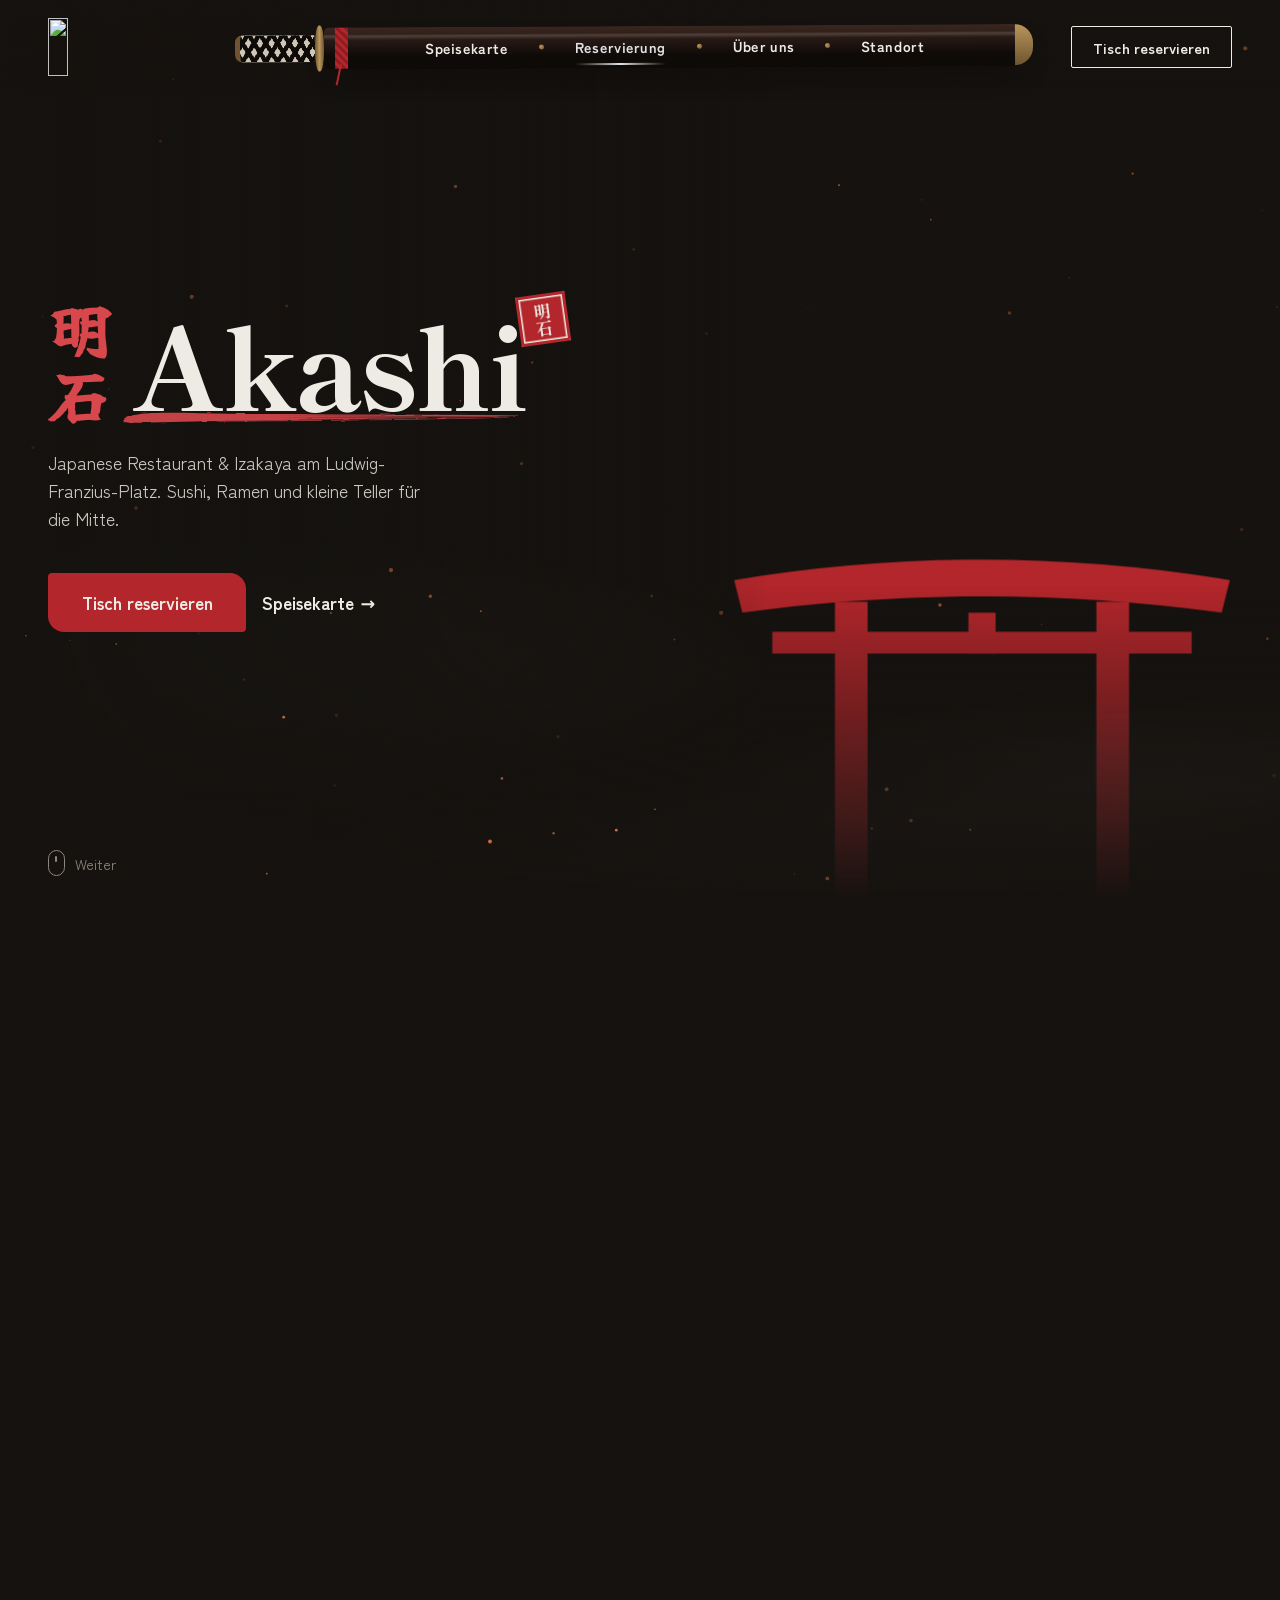
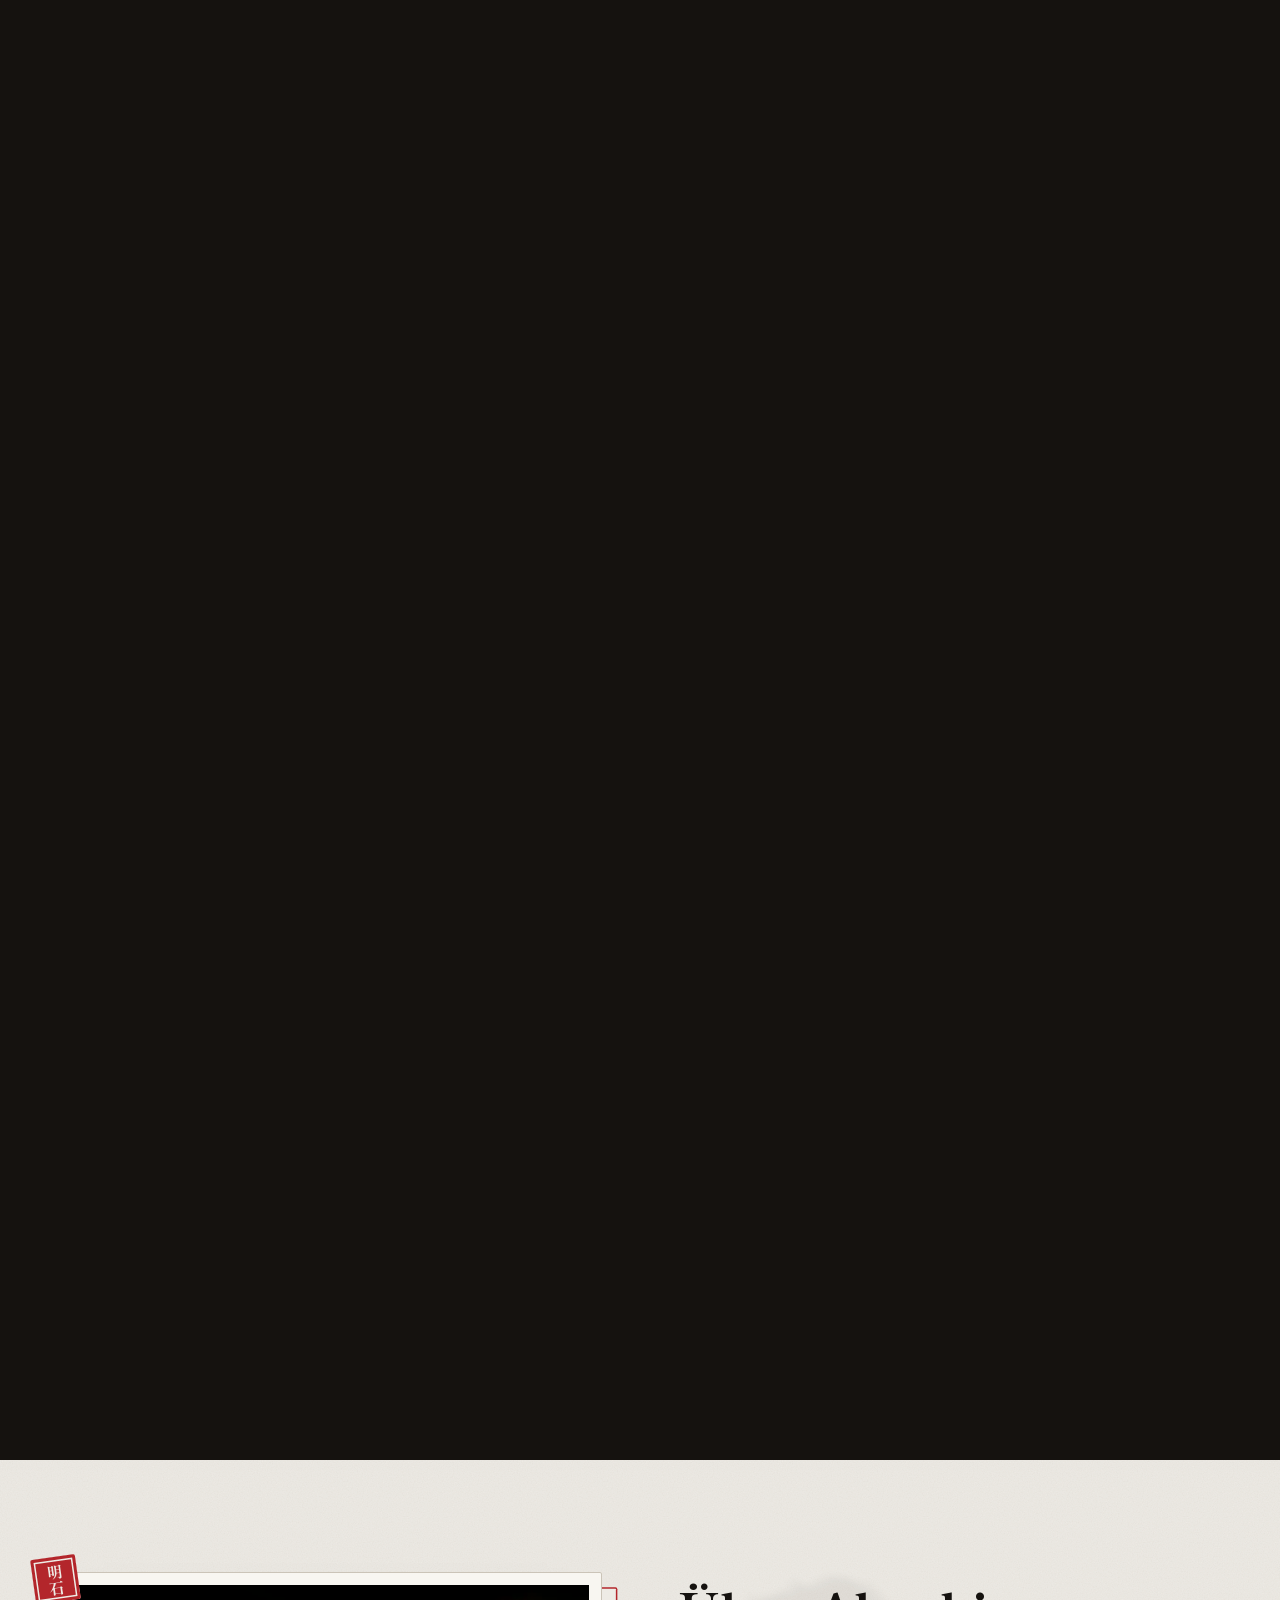
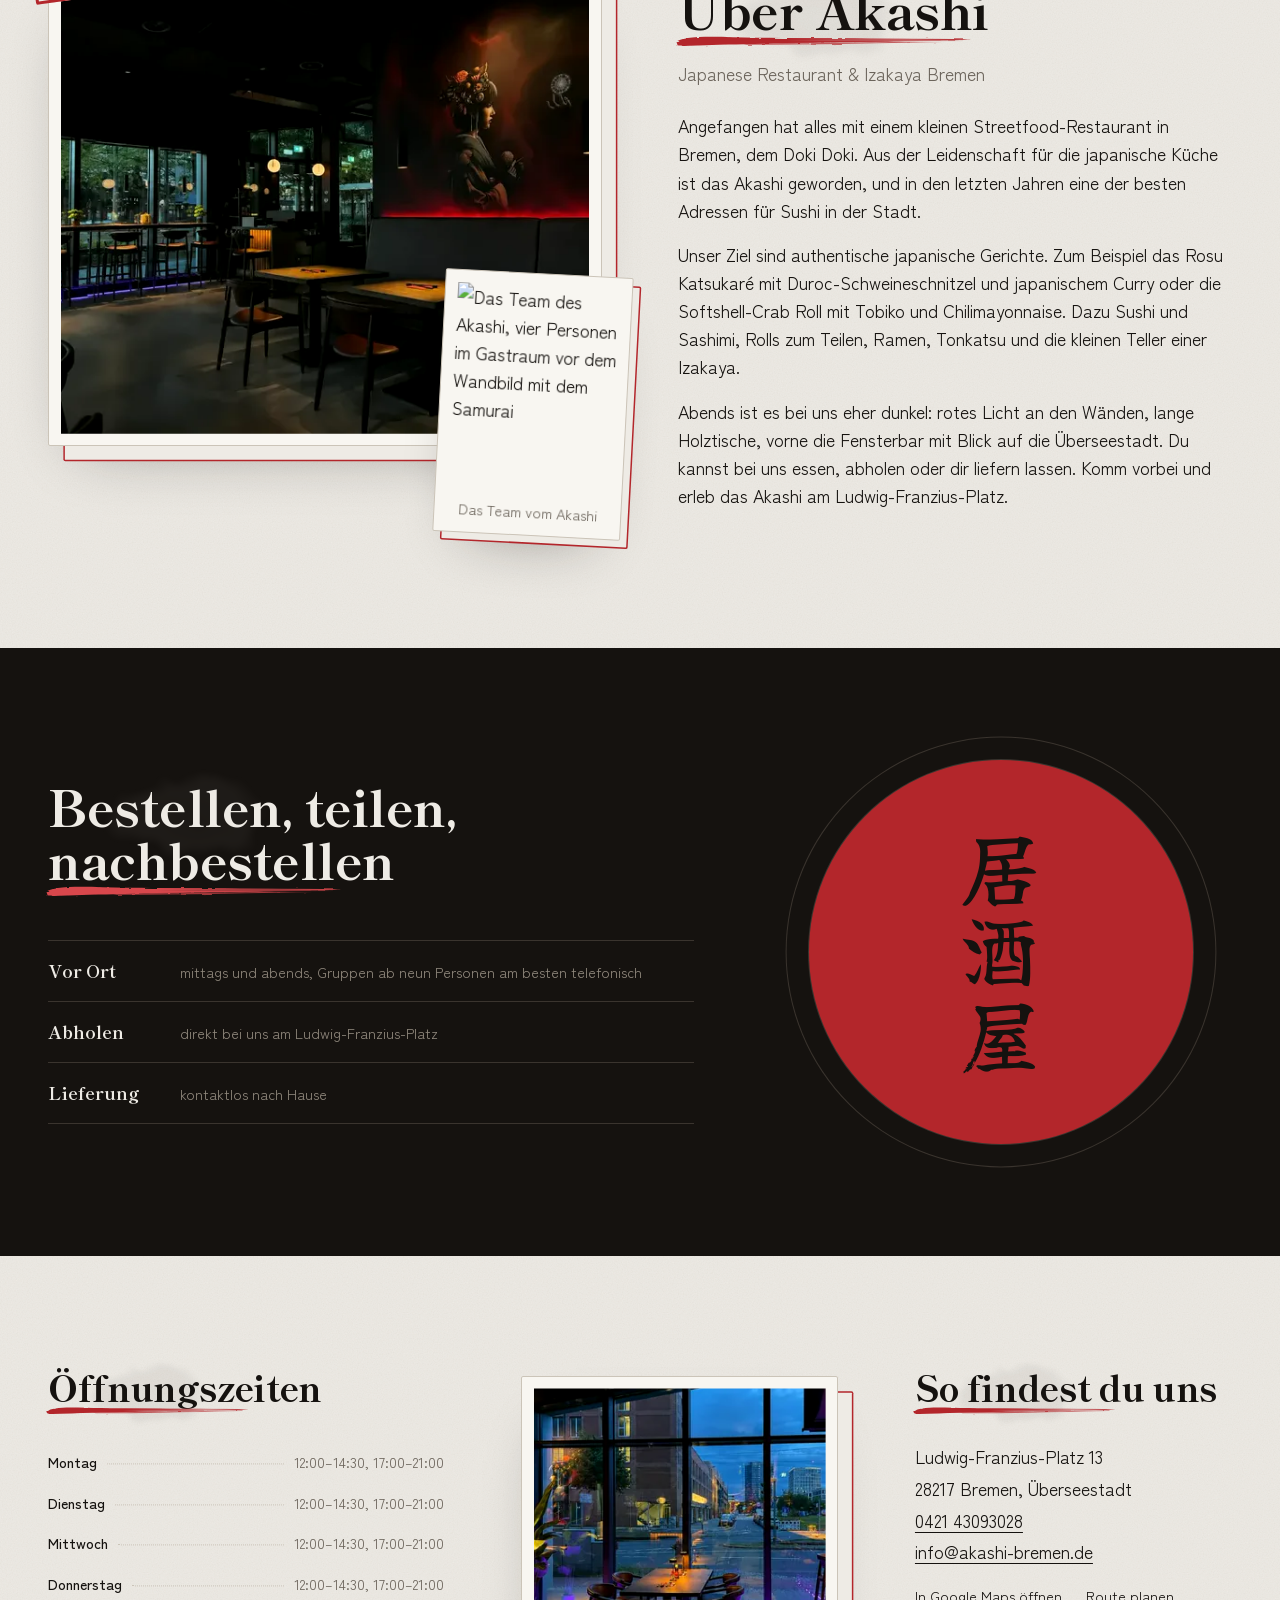
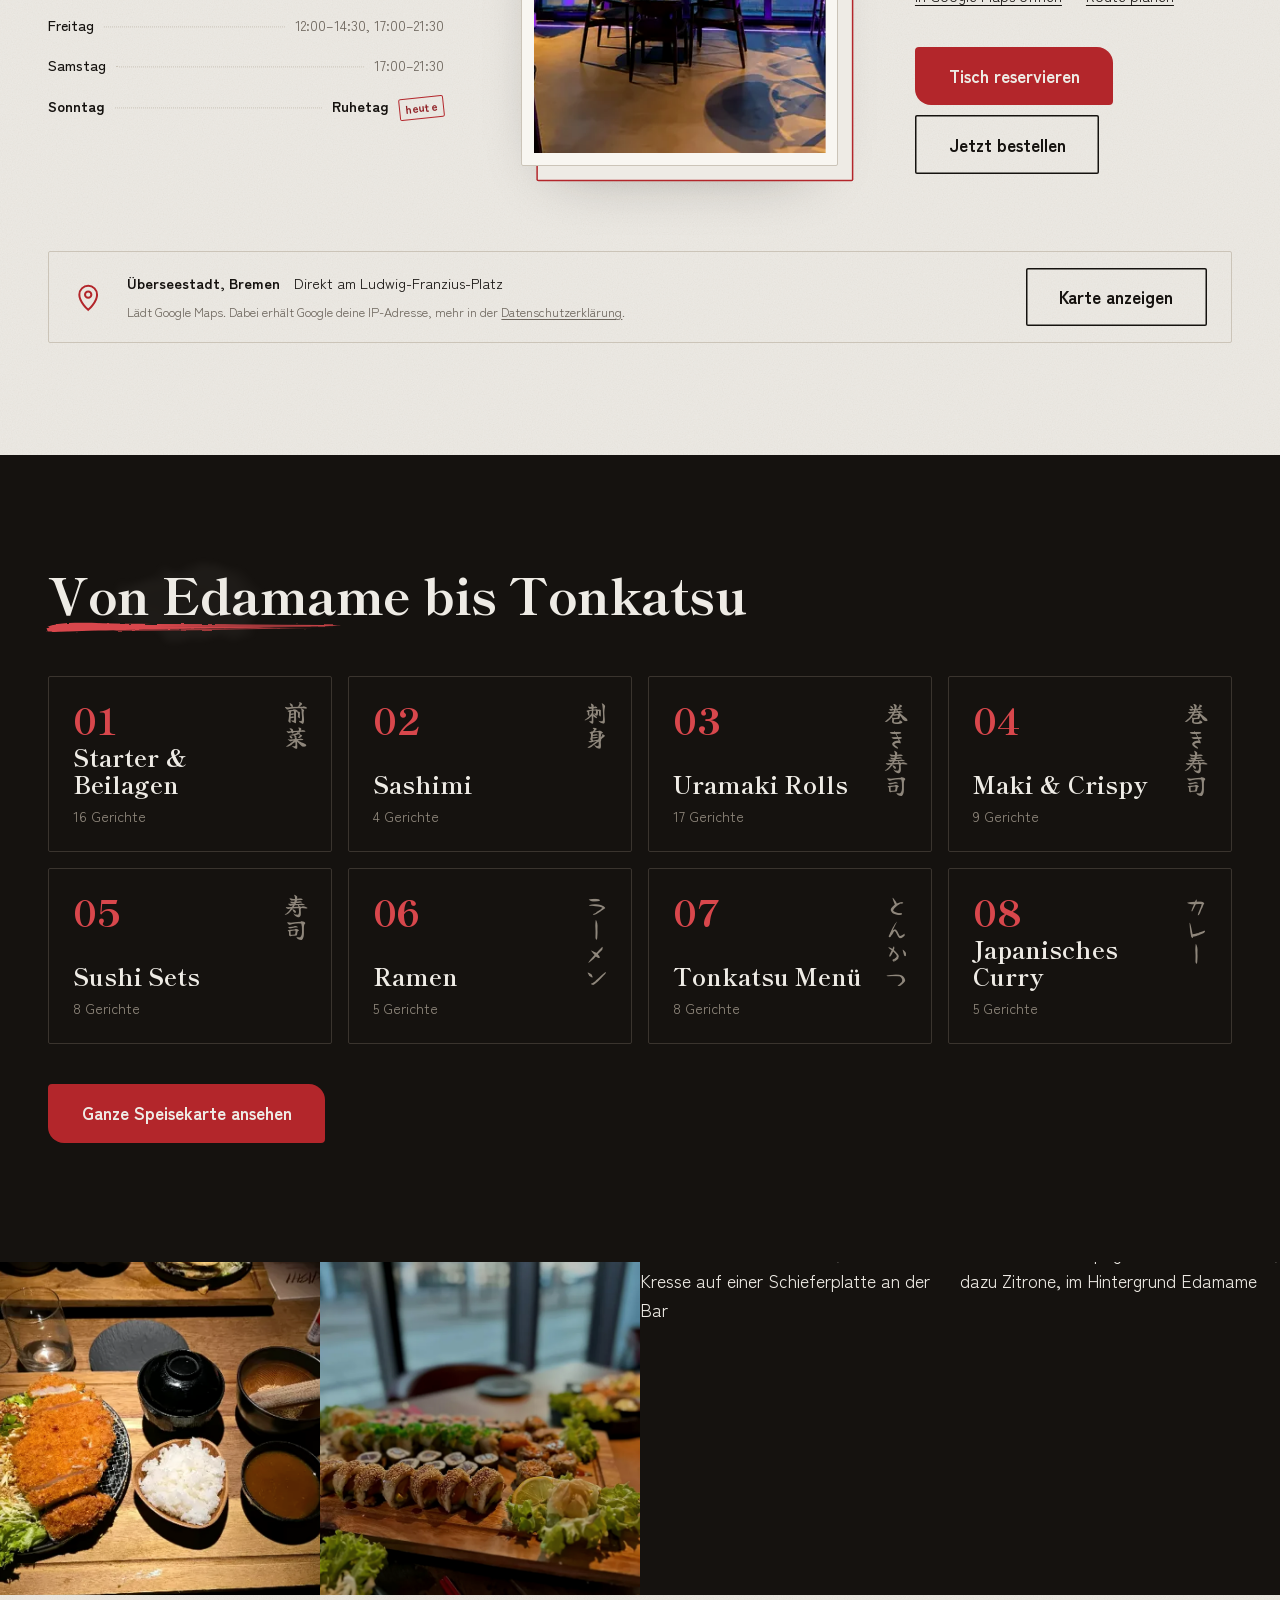
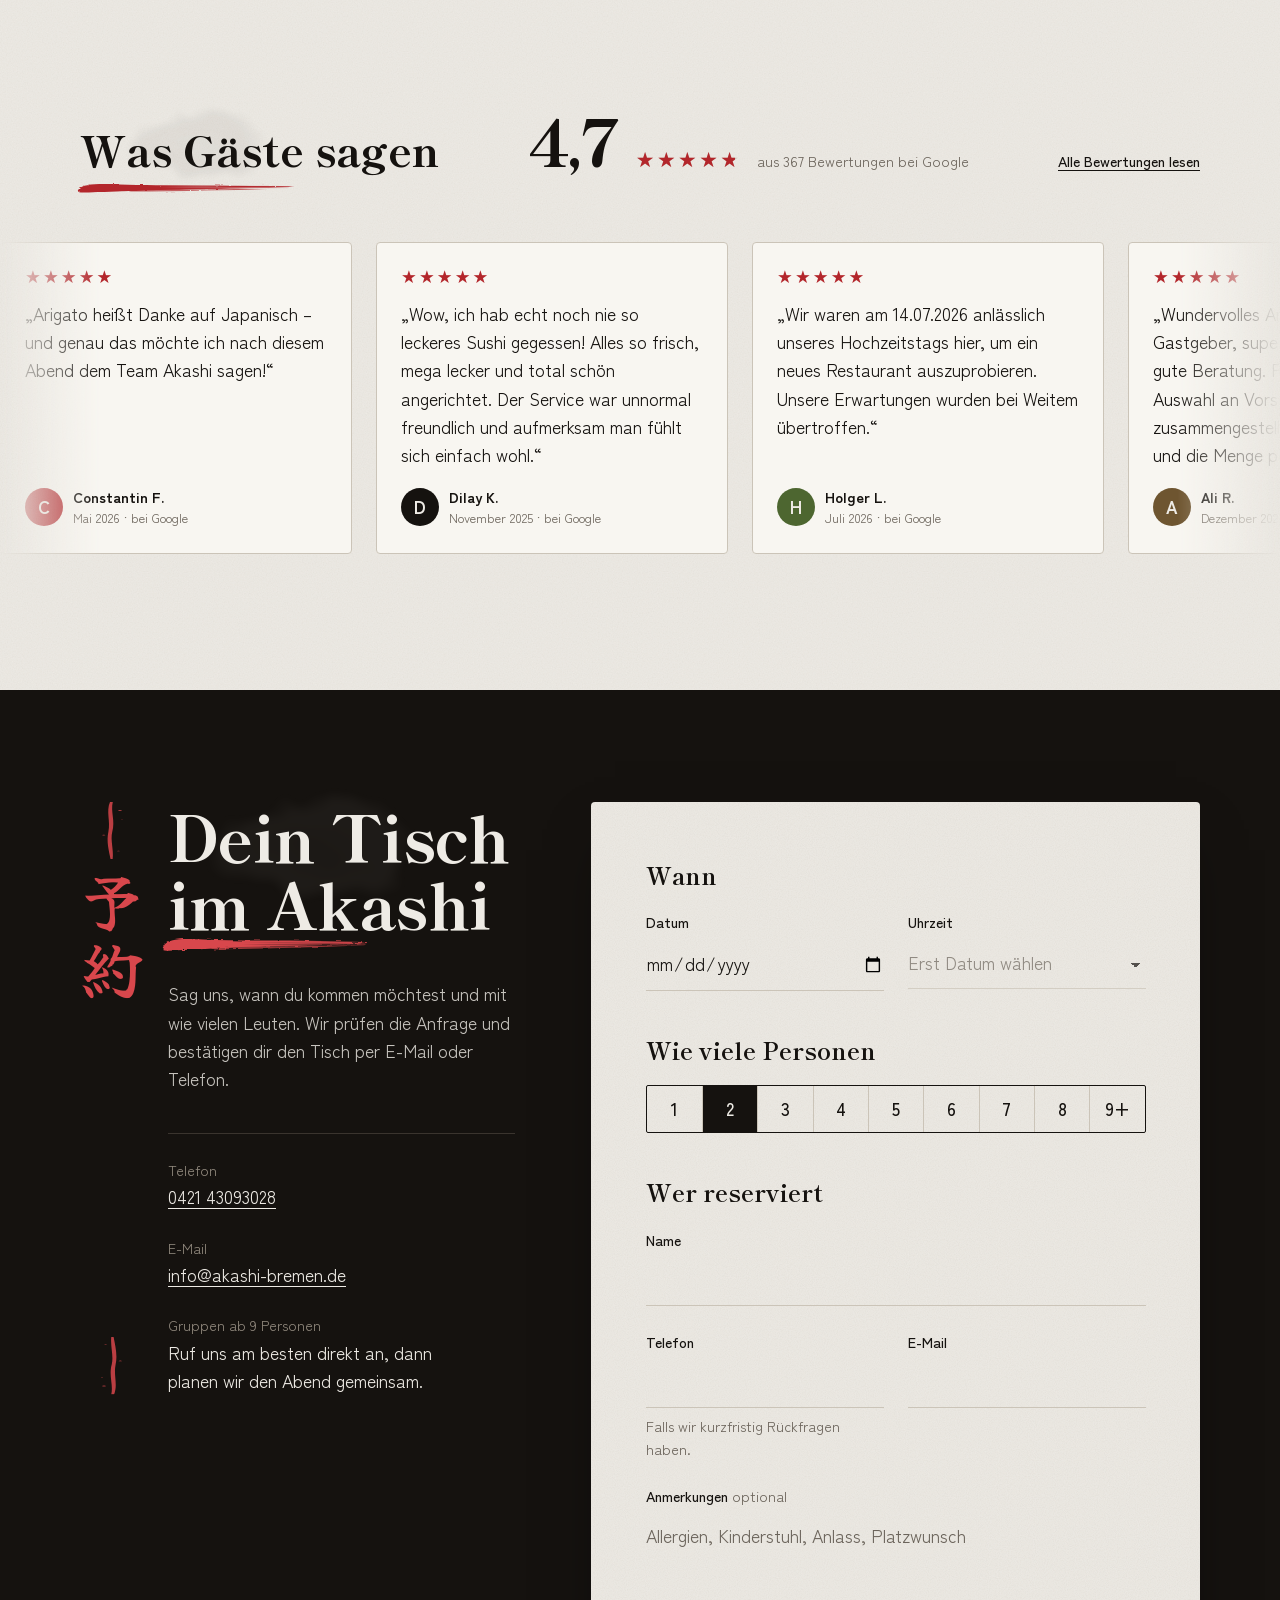
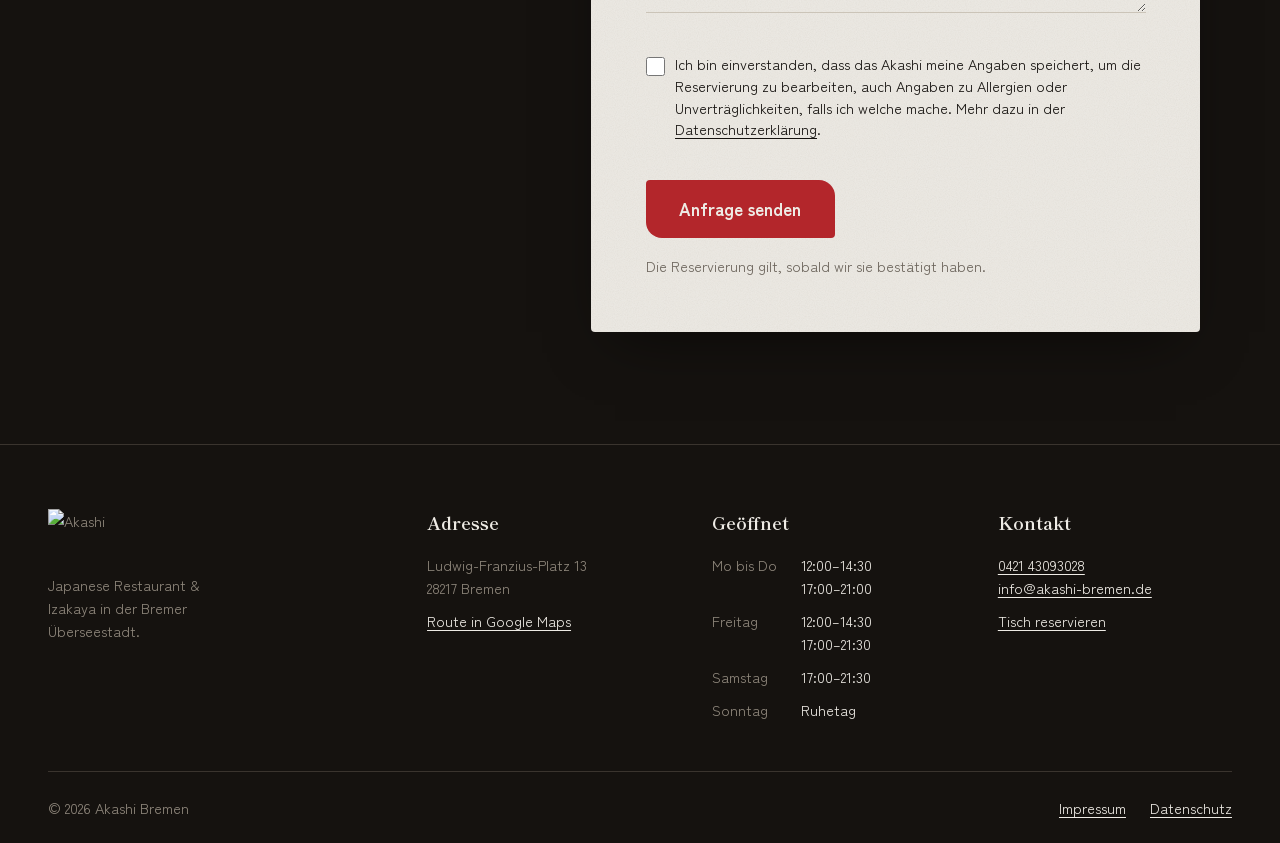
==== site/index.html @ ba03b335 "Tusche-Design: Pinselstrich und Tuschefleck an den Überschriften Roter Pinselstrich mit trockenen Bo" ====
<!doctype html>
<html lang="de">
<head>
  <script>document.documentElement.classList.add("js")</script>
  <meta charset="utf-8">
  <meta name="viewport" content="width=device-width, initial-scale=1">
  <title>Akashi – Japanese Restaurant &amp; Izakaya in Bremen</title>
  <meta name="description" content="Sushi, Ramen, Tonkatsu und Izakaya-Küche am Ludwig-Franzius-Platz in der Bremer Überseestadt. Vor Ort, zum Mitnehmen oder geliefert. Tisch online anfragen.">
  <meta name="theme-color" content="#15120f">
  <link rel="icon" href="/favicon.ico" sizes="48x48">
  <link rel="icon" href="/assets/icon/icon-192.png" type="image/png" sizes="192x192">
  <link rel="apple-touch-icon" href="/assets/icon/apple-touch-icon.png">
  <meta property="og:type" content="website">
  <meta property="og:locale" content="de_DE">
  <meta property="og:site_name" content="Akashi Bremen">
  <meta property="og:title" content="Akashi – Japanese Restaurant &amp; Izakaya in Bremen">
  <meta property="og:description" content="Sushi, Ramen und kleine Teller für die Mitte. Am Ludwig-Franzius-Platz in der Bremer Überseestadt. Tisch online anfragen.">
  <meta property="og:url" content="https://akashibremen.netlify.app/">
  <!-- Vorschaubild für WhatsApp und Co. braucht eine volle Adresse. Beim Umzug auf akashi-bremen.de anpassen. -->
  <meta property="og:image" content="https://akashibremen.netlify.app/assets/og-akashi.jpg">
  <meta property="og:image:width" content="1200">
  <meta property="og:image:height" content="630">
  <meta property="og:image:alt" content="Akashi, Japanese Restaurant und Izakaya in Bremen: Schriftzug vor einem Samurai im roten Sonnenuntergang">
  <meta name="twitter:card" content="summary_large_image">
  <link rel="preload" href="fonts/shippori-mincho-800-latin.woff2" as="font" type="font/woff2" crossorigin>
  <link rel="preload" href="fonts/zen-kaku-gothic-400-latin.woff2" as="font" type="font/woff2" crossorigin>
  <link rel="stylesheet" href="css/tokens.css">
  <link rel="stylesheet" href="css/site.css">
  <script src="js/reservierung.js" defer></script>
  <script src="js/hero.js" defer></script>
  <script src="js/anfahrt.js" defer></script>
  <script src="js/aufdecken.js" defer></script>
</head>
<body>
  <a class="skip" href="#inhalt">Zum Inhalt springen</a>

  <header class="kopf kopf--schwebend kopf--mitte">
    <a class="marke" href="/" aria-label="Akashi – zur Startseite">
      <img class="marke__logo" src="/assets/logo/akashi-logo.webp" width="420" height="166" alt="">
    </a>
    <!-- Navigation auf einer Katana-Scheide: Griff, Stichblatt, Kordel, Endkappe sind Zierde. -->
    <nav class="kopf__nav saya" aria-label="Hauptnavigation">
      <span class="saya__tsuka" aria-hidden="true"></span>
      <span class="saya__tsuba" aria-hidden="true"></span>
      <span class="saya__sageo" aria-hidden="true"></span>
      <a href="speisekarte.html">Speisekarte</a>
      <a href="#reservieren" data-abschnitt="reservieren">Reservierung</a>
      <a href="#ueber-uns" data-abschnitt="ueber-uns">Über uns</a>
      <a href="#standort" data-abschnitt="standort">Standort</a>
      <span class="saya__kojiri" aria-hidden="true"></span>
    </nav>
    <a class="kopf__knopf" href="#reservieren">Tisch reservieren</a>
  </header>

  <main>
    <!-- Hero: Samurai-Video über die ganze Breite, Text links.
         Die Bühne bleibt stehen, während man durch die hohe Sektion scrollt;
         js/hero.js setzt dabei --fortschritt von 0 bis 1 und spult das Video. -->
    <section class="hero" aria-labelledby="hero-titel">
      <div class="hero__buehne">
        <svg class="hero__torii" viewBox="0 0 400 320" aria-hidden="true" focusable="false">
          <path d="M18 46 Q200 16 382 46 L376 70 Q200 46 24 70 Z" />
          <rect x="46" y="84" width="308" height="16" />
          <rect x="92" y="62" width="24" height="258" />
          <rect x="284" y="62" width="24" height="258" />
          <rect x="190" y="70" width="20" height="30" />
        </svg>
        <!-- Standbild aus Kling. Fehlt die Datei, bleibt das gezeichnete Torii sichtbar. -->
        <img class="hero__bild" src="assets/hero/samurai.jpg" alt="" width="1920" height="1080" fetchpriority="high" onerror="this.remove()">
        <!-- Video aus Kling, läuft mit dem Scrollen vor und zurück (js/hero.js).
             Fehlt es, bleibt das Standbild. -->
        <video class="hero__video" muted playsinline preload="auto" aria-hidden="true" tabindex="-1" disablepictureinpicture>
          <source src="assets/hero/samurai.mp4" type="video/mp4">
          <source src="assets/hero/samurai.webm" type="video/webm" onerror="this.parentElement.remove()">
        </video>
        <div class="hero__nebel hero__nebel--hinten" aria-hidden="true"></div>
        <div class="hero__nebel hero__nebel--vorne" aria-hidden="true"></div>
        <!-- Rote Glutpunkte, die langsam aufsteigen (js/hero.js) -->
        <canvas class="hero__funken" aria-hidden="true"></canvas>
        <div class="hero__abblende" aria-hidden="true"></div>

        <div class="hero__raster">
          <div class="hero__text">
            <h1 id="hero-titel" class="hero__name">
              <span class="hero__pinsel" aria-hidden="true">明石</span>
              <span class="hero__schrift">Akashi</span>
              <span class="hanko" aria-hidden="true">明石</span>
            </h1>
            <p class="hero__unterzeile">
              Japanese Restaurant &amp; Izakaya am Ludwig-Franzius-Platz.
              Sushi, Ramen und kleine Teller für die Mitte.
            </p>
            <div class="hero__handlung">
              <a class="knopf" href="#reservieren">Tisch reservieren</a>
              <a class="knopf knopf--hell" href="speisekarte.html">Speisekarte</a>
            </div>
          </div>

        </div>

        <a class="hero__runter" href="#inhalt"><span class="hero__maus" aria-hidden="true"></span>Weiter</a>
      </div>
    </section>

    <div id="inhalt"></div>

    <!-- Über uns: Bild links, Text rechts. Alle Angaben aus Karte, Fotos und Impressum. -->
    <section class="kapitel kapitel--papier ueber" id="ueber-uns" aria-labelledby="ueber-titel">
      <div class="ueber__bilder">
        <figure class="ueber__bild rahmen aufdeck aufdeck--bild"><span class="rahmen__fenster"><img src="assets/raeume/gastraum-1200.webp" srcset="assets/raeume/gastraum-720.webp 720w, assets/raeume/gastraum-1200.webp 1200w" sizes="(max-width: 52rem) 100vw, 46vw" width="1200" height="799" loading="lazy" decoding="async" alt="Der Gastraum am Abend: Holztische vor einer dunklen Bank, darüber ein großes Wandbild einer Frau mit Blumenschmuck im Haar in rotem Licht, links die Fensterbar"></span>
          <span class="rahmen__stempel" aria-hidden="true">明石</span>
        </figure>
          <figure class="ueber__team rahmen aufdeck" style="--i: 2"><span class="rahmen__fenster"><img src="assets/raeume/team-400.webp" width="399" height="501" loading="lazy" decoding="async" alt="Das Team des Akashi, vier Personen im Gastraum vor dem Wandbild mit dem Samurai"></span>
          <figcaption>Das Team vom Akashi</figcaption>
        </figure>
      </div>
      <div class="ueber__text">
        <h2 id="ueber-titel" class="kapitel__titel aufdeck">Über Akashi</h2>
        <p class="ueber__zusatz aufdeck">Japanese Restaurant &amp; Izakaya Bremen</p>
        <div class="fliess aufdeck">
          <p>
            Angefangen hat alles mit einem kleinen Streetfood-Restaurant in Bremen, dem
            Doki Doki. Aus der Leidenschaft für die japanische Küche ist das Akashi geworden,
            und in den letzten Jahren eine der besten Adressen für Sushi in der Stadt.
          </p>
          <p>
            Unser Ziel sind authentische japanische Gerichte. Zum Beispiel das Rosu Katsukaré
            mit Duroc-Schweineschnitzel und japanischem Curry oder die Softshell-Crab Roll mit
            Tobiko und Chilimayonnaise. Dazu Sushi und Sashimi, Rolls zum Teilen, Ramen,
            Tonkatsu und die kleinen Teller einer Izakaya.
          </p>
          <p>
            Abends ist es bei uns eher dunkel: rotes Licht an den Wänden, lange Holztische,
            vorne die Fensterbar mit Blick auf die Überseestadt. Du kannst bei uns essen,
            abholen oder dir liefern lassen. Komm vorbei und erleb das Akashi am
            Ludwig-Franzius-Platz.
          </p>
        </div>
      </div>
    </section>

    <!-- Izakaya: Text links, Foto rechts -->
    <section class="kapitel kapitel--tusche izakaya" id="izakaya" aria-labelledby="izakaya-titel">
      <div class="izakaya__text">
        <h2 id="izakaya-titel" class="kapitel__titel aufdeck">Bestellen, teilen, nachbestellen</h2>
        <ul class="wege aufdeck">
          <li><strong>Vor Ort</strong> mittags und abends, Gruppen ab neun Personen am besten telefonisch</li>
          <li><strong>Abholen</strong> direkt bei uns am Ludwig-Franzius-Platz</li>
          <li><strong>Lieferung</strong> kontaktlos nach Hause</li>
        </ul>
      </div>
      <div class="emblem aufdeck" aria-hidden="true">
        <span class="emblem__sonne"></span>
        <span class="emblem__zeichen">居酒屋</span>
      </div>
    </section>

    <!-- Standort: Öffnungszeiten | Bild | Adresse, darunter die Karte nach Klick -->
    <section class="kapitel kapitel--papier standort" id="standort" aria-labelledby="standort-titel">
      <div class="standort__zeiten aufdeck">
        <h2 class="kapitel__titel kapitel__titel--klein">Öffnungszeiten</h2>
        <!-- Muss zu den Zeiten in js/reservierung.js und netlify/functions/reservierung.mjs passen. -->
        <table class="wochenzeiten" data-wochenzeiten>
          <tr data-tag="1"><th scope="row">Montag</th><td>12:00–14:30, 17:00–21:00</td></tr>
          <tr data-tag="2"><th scope="row">Dienstag</th><td>12:00–14:30, 17:00–21:00</td></tr>
          <tr data-tag="3"><th scope="row">Mittwoch</th><td>12:00–14:30, 17:00–21:00</td></tr>
          <tr data-tag="4"><th scope="row">Donnerstag</th><td>12:00–14:30, 17:00–21:00</td></tr>
          <tr data-tag="5"><th scope="row">Freitag</th><td>12:00–14:30, 17:00–21:30</td></tr>
          <tr data-tag="6"><th scope="row">Samstag</th><td>17:00–21:30</td></tr>
          <tr data-tag="0"><th scope="row">Sonntag</th><td>Ruhetag</td></tr>
        </table>
      </div>

      <figure class="standort__bild rahmen aufdeck aufdeck--bild" style="--i: 1">
        <span class="rahmen__fenster"><img src="assets/raeume/fensterbar-720.webp" srcset="assets/raeume/fensterbar-720.webp 720w, assets/raeume/fensterbar-1200.webp 1200w" sizes="(max-width: 52rem) 100vw, 30vw" width="720" height="406" loading="lazy" decoding="async" alt="Fensterbar am Abend mit Blick auf die Straßen der Überseestadt"></span>
      </figure>

      <div class="standort__adresse aufdeck" style="--i: 2">
        <h2 id="standort-titel" class="kapitel__titel kapitel__titel--klein">So findest du uns</h2>
        <address>
          Ludwig-Franzius-Platz 13<br>
          28217 Bremen, Überseestadt<br>
          <a href="tel:+4942143093028">0421 43093028</a><br>
          <a href="mailto:info@akashi-bremen.de">info@akashi-bremen.de</a>
        </address>
        <p class="standort__links">
          <a href="https://www.google.com/maps/search/?api=1&amp;query=Akashi+Japanese+Restaurant+Ludwig-Franzius-Platz+13+28217+Bremen" target="_blank" rel="noopener">In Google Maps öffnen</a>
          <a href="https://www.google.com/maps/dir/?api=1&amp;destination=Akashi+Japanese+Restaurant+Ludwig-Franzius-Platz+13+28217+Bremen" target="_blank" rel="noopener">Route planen</a>
        </p>
        <div class="standort__knoepfe">
          <a class="knopf" href="#reservieren">Tisch reservieren</a>
          <a class="knopf knopf--linie" href="tel:+4942143093028">Jetzt bestellen</a>
        </div>
      </div>

      <!-- Google Maps lädt erst nach Klick (js/anfahrt.js), damit ohne Zustimmung
           keine Daten an Google gehen. -->
      <div class="standort__karte aufdeck" data-karte="https://www.google.com/maps?q=Akashi+Japanese+Restaurant+%26+Izakaya,+Ludwig-Franzius-Platz+13,+28217+Bremen&amp;z=15&amp;output=embed">
        <div class="standort__freigabe">
          <svg class="standort__nadel" viewBox="0 0 24 24" aria-hidden="true" focusable="false"><path d="M12 22s7-6.2 7-12a7 7 0 0 0-14 0c0 5.8 7 12 7 12Z"/><circle cx="12" cy="10" r="2.5"/></svg>
          <p class="standort__ort"><strong>Überseestadt, Bremen</strong> Direkt am Ludwig-Franzius-Platz</p>
          <button class="knopf knopf--linie" type="button" data-karte-laden>Karte anzeigen</button>
          <p class="standort__hinweis">Lädt Google Maps. Dabei erhält Google deine IP-Adresse, mehr in der <a href="/datenschutz.html">Datenschutzerklärung</a>.</p>
        </div>
      </div>
    </section>

    <section class="kapitel kapitel--tusche karte karte--start" id="karte" aria-labelledby="karte-titel">
      <div class="karte__kopf">
        <h2 id="karte-titel" class="kapitel__titel aufdeck">Von Edamame bis Tonkatsu</h2>
      </div>

      <!-- Wird von tools/speisekarte.py aus daten/speisekarte.json erzeugt. Nicht von Hand ändern. -->
<!-- KACHELN:START -->
<ol class="kacheln">
  <li class="aufdeck" style="--i: 0"><a class="kachel" href="speisekarte.html#karte-starter"><span class="kachel__nr">01</span><span class="kachel__kanji" aria-hidden="true">前菜</span><span class="kachel__name">Starter &amp; Beilagen</span><span class="kachel__zahl">16 Gerichte</span></a></li>
  <li class="aufdeck" style="--i: 1"><a class="kachel" href="speisekarte.html#karte-sashimi"><span class="kachel__nr">02</span><span class="kachel__kanji" aria-hidden="true">刺身</span><span class="kachel__name">Sashimi</span><span class="kachel__zahl">4 Gerichte</span></a></li>
  <li class="aufdeck" style="--i: 2"><a class="kachel" href="speisekarte.html#karte-uramaki"><span class="kachel__nr">03</span><span class="kachel__kanji" aria-hidden="true">巻き寿司</span><span class="kachel__name">Uramaki Rolls</span><span class="kachel__zahl">17 Gerichte</span></a></li>
  <li class="aufdeck" style="--i: 3"><a class="kachel" href="speisekarte.html#karte-maki"><span class="kachel__nr">04</span><span class="kachel__kanji" aria-hidden="true">巻き寿司</span><span class="kachel__name">Maki &amp; Crispy</span><span class="kachel__zahl">9 Gerichte</span></a></li>
  <li class="aufdeck" style="--i: 4"><a class="kachel" href="speisekarte.html#karte-sets"><span class="kachel__nr">05</span><span class="kachel__kanji" aria-hidden="true">寿司</span><span class="kachel__name">Sushi Sets</span><span class="kachel__zahl">8 Gerichte</span></a></li>
  <li class="aufdeck" style="--i: 5"><a class="kachel" href="speisekarte.html#karte-ramen"><span class="kachel__nr">06</span><span class="kachel__kanji" aria-hidden="true">ラーメン</span><span class="kachel__name">Ramen</span><span class="kachel__zahl">5 Gerichte</span></a></li>
  <li class="aufdeck" style="--i: 6"><a class="kachel" href="speisekarte.html#karte-tonkatsu"><span class="kachel__nr">07</span><span class="kachel__kanji" aria-hidden="true">とんかつ</span><span class="kachel__name">Tonkatsu Menü</span><span class="kachel__zahl">8 Gerichte</span></a></li>
  <li class="aufdeck" style="--i: 7"><a class="kachel" href="speisekarte.html#karte-curry"><span class="kachel__nr">08</span><span class="kachel__kanji" aria-hidden="true">カレー</span><span class="kachel__name">Japanisches Curry</span><span class="kachel__zahl">5 Gerichte</span></a></li>
</ol>
<!-- KACHELN:ENDE -->
      <p class="karte__weiter aufdeck"><a class="knopf" href="speisekarte.html">Ganze Speisekarte ansehen</a></p>
    </section>

    <!-- Eigene Fotos des Restaurants, bearbeitet in assets/raeume/. -->
    <section class="leiste" aria-label="Eindrücke aus dem Akashi">
      <figure><img src="assets/raeume/tonkatsu-abend-1088.webp" sizes="(max-width: 48rem) 50vw, 25vw" width="1088" height="816" loading="lazy" decoding="async" alt="Tonkatsu-Menü am Abend auf dem Holzbrett mit Reis, Miso-Suppe, Sesam im Mörser und Soße"></figure>
      <figure><img src="assets/raeume/sushi-720.webp" srcset="assets/raeume/sushi-720.webp 720w, assets/raeume/sushi-1200.webp 1200w" sizes="(max-width: 48rem) 50vw, 25vw" width="720" height="900" loading="lazy" decoding="async" alt="Holzbrett mit Uramaki, Maki und Crispy Rolls, dazu Ingwer, Zitrone und Salat"></figure>
      <figure><img src="assets/raeume/rolls-720.webp" srcset="assets/raeume/rolls-720.webp 720w, assets/raeume/rolls-1200.webp 1200w" sizes="(max-width: 48rem) 50vw, 25vw" width="720" height="405" loading="lazy" decoding="async" alt="Uramaki Rolls mit Lachs, Soße und Kresse auf einer Schieferplatte an der Bar"></figure>
      <figure><img src="assets/raeume/tofu-salat-640.webp" sizes="(max-width: 48rem) 50vw, 25vw" width="640" height="480" loading="lazy" decoding="async" alt="Schale mit knusprigem Tofu auf Rucola, dazu Zitrone, im Hintergrund Edamame"></figure>
    </section>

    <!-- Öffentliche Google-Bewertungen, wörtlich übernommen, Namen gekürzt.
         Gelesen am 27.09.2026 auf Google Maps (Constantin F., Holger L.) und in der
         Google-Übersicht bei wanderlog.com (übrige). Lange Texte mit […] gekürzt,
         Emojis weggelassen. Nie Zitate erfinden oder umformulieren.
         Laufband wie bei MI Elevate: reines CSS, die zweite Hälfte ist eine Kopie
         für den nahtlosen Übergang und für Vorlesegeräte ausgeblendet. -->
    <section class="stimmen stimmen--band" id="stimmen" aria-labelledby="stimmen-titel">
      <div class="stimmen__kopf aufdeck">
        <h2 id="stimmen-titel" class="stimmen__titel">Was Gäste sagen</h2>
        <p class="stimmen__gesamt">
          <span class="stimmen__zahl">4,7</span>
          <span class="stimmen__sterne" role="img" aria-label="4,7 von 5 Sternen"><span style="--anteil: 94%"></span></span>
          <span class="stimmen__quelle">aus 367 Bewertungen bei Google</span>
        </p>
        <a class="stimmen__link" href="https://www.google.com/maps/search/?api=1&amp;query=Akashi+Japanese+Restaurant+Ludwig-Franzius-Platz+13+28217+Bremen" target="_blank" rel="noopener">Alle Bewertungen lesen</a>
      </div>

      <div class="band" aria-label="Bewertungen von Gästen">
        <ul class="band__spur">
        <li class="band-karte">
          <p class="band-karte__sterne" role="img" aria-label="5 von 5 Sternen">★★★★★</p>
          <blockquote class="band-karte__text"><p>Arigato heißt Danke auf Japanisch – und genau das möchte ich nach diesem Abend dem Team Akashi sagen!</p></blockquote>
          <p class="band-karte__wer">
            <span class="band-karte__bild" style="--farbe: var(--shu)" aria-hidden="true">C</span>
            <span><span class="band-karte__name">Constantin F.</span><span class="band-karte__datum">Mai 2026 · bei Google</span></span>
          </p>
        </li>
        <li class="band-karte">
          <p class="band-karte__sterne" role="img" aria-label="5 von 5 Sternen">★★★★★</p>
          <blockquote class="band-karte__text"><p>Wow, ich hab echt noch nie so leckeres Sushi gegessen! Alles so frisch, mega lecker und total schön angerichtet. Der Service war unnormal freundlich und aufmerksam man fühlt sich einfach wohl.</p></blockquote>
          <p class="band-karte__wer">
            <span class="band-karte__bild" style="--farbe: var(--sumi)" aria-hidden="true">D</span>
            <span><span class="band-karte__name">Dilay K.</span><span class="band-karte__datum">November 2025 · bei Google</span></span>
          </p>
        </li>
        <li class="band-karte">
          <p class="band-karte__sterne" role="img" aria-label="5 von 5 Sternen">★★★★★</p>
          <blockquote class="band-karte__text"><p>Wir waren am 14.07.2026 anlässlich unseres Hochzeitstags hier, um ein neues Restaurant auszuprobieren. Unsere Erwartungen wurden bei Weitem übertroffen.</p></blockquote>
          <p class="band-karte__wer">
            <span class="band-karte__bild" style="--farbe: var(--matcha-auf-papier)" aria-hidden="true">H</span>
            <span><span class="band-karte__name">Holger L.</span><span class="band-karte__datum">Juli 2026 · bei Google</span></span>
          </p>
        </li>
        <li class="band-karte">
          <p class="band-karte__sterne" role="img" aria-label="5 von 5 Sternen">★★★★★</p>
          <blockquote class="band-karte__text"><p>Wundervolles Ambiente, toller Gastgeber, super leckeres Essen und gute Beratung. Für uns wurde eine Auswahl an Vorspeisen und Sushi zusammengestellt, alle waren zufrieden und die Menge perfekt abgestimmt.</p></blockquote>
          <p class="band-karte__wer">
            <span class="band-karte__bild" style="--farbe: var(--kin-dunkel)" aria-hidden="true">A</span>
            <span><span class="band-karte__name">Ali R.</span><span class="band-karte__datum">Dezember 2025 · bei Google</span></span>
          </p>
        </li>
        <li class="band-karte">
          <p class="band-karte__sterne" role="img" aria-label="5 von 5 Sternen">★★★★★</p>
          <blockquote class="band-karte__text"><p>[…] Das Sushi ist wirklich eine 10/10 frisch und lecker! Die Ramen sind einfach wie eine warme Umarmung und eine wahrliche Geschmacksexplosion! […] Wir kommen gerne wieder zu Besuch!</p></blockquote>
          <p class="band-karte__wer">
            <span class="band-karte__bild" style="--farbe: var(--shu-deep)" aria-hidden="true">K</span>
            <span><span class="band-karte__name">Katharina N.</span><span class="band-karte__datum">Juli 2025 · bei Google</span></span>
          </p>
        </li>
        <li class="band-karte">
          <p class="band-karte__sterne" role="img" aria-label="5 von 5 Sternen">★★★★★</p>
          <blockquote class="band-karte__text"><p>[…] Das Personal hat uns sehr gut beraten! Und die Drinks waren auch spitze. Es ist auf jeden Fall empfehlenswert!!!</p></blockquote>
          <p class="band-karte__wer">
            <span class="band-karte__bild" style="--farbe: var(--sumi)" aria-hidden="true">M</span>
            <span><span class="band-karte__name">Margarita W.</span><span class="band-karte__datum">August 2025 · bei Google</span></span>
          </p>
        </li>
        <li class="band-karte" aria-hidden="true">
          <p class="band-karte__sterne">★★★★★</p>
          <blockquote class="band-karte__text"><p>Arigato heißt Danke auf Japanisch – und genau das möchte ich nach diesem Abend dem Team Akashi sagen!</p></blockquote>
          <p class="band-karte__wer">
            <span class="band-karte__bild" style="--farbe: var(--shu)" aria-hidden="true">C</span>
            <span><span class="band-karte__name">Constantin F.</span><span class="band-karte__datum">Mai 2026 · bei Google</span></span>
          </p>
        </li>
        <li class="band-karte" aria-hidden="true">
          <p class="band-karte__sterne">★★★★★</p>
          <blockquote class="band-karte__text"><p>Wow, ich hab echt noch nie so leckeres Sushi gegessen! Alles so frisch, mega lecker und total schön angerichtet. Der Service war unnormal freundlich und aufmerksam man fühlt sich einfach wohl.</p></blockquote>
          <p class="band-karte__wer">
            <span class="band-karte__bild" style="--farbe: var(--sumi)" aria-hidden="true">D</span>
            <span><span class="band-karte__name">Dilay K.</span><span class="band-karte__datum">November 2025 · bei Google</span></span>
          </p>
        </li>
        <li class="band-karte" aria-hidden="true">
          <p class="band-karte__sterne">★★★★★</p>
          <blockquote class="band-karte__text"><p>Wir waren am 14.07.2026 anlässlich unseres Hochzeitstags hier, um ein neues Restaurant auszuprobieren. Unsere Erwartungen wurden bei Weitem übertroffen.</p></blockquote>
          <p class="band-karte__wer">
            <span class="band-karte__bild" style="--farbe: var(--matcha-auf-papier)" aria-hidden="true">H</span>
            <span><span class="band-karte__name">Holger L.</span><span class="band-karte__datum">Juli 2026 · bei Google</span></span>
          </p>
        </li>
        <li class="band-karte" aria-hidden="true">
          <p class="band-karte__sterne">★★★★★</p>
          <blockquote class="band-karte__text"><p>Wundervolles Ambiente, toller Gastgeber, super leckeres Essen und gute Beratung. Für uns wurde eine Auswahl an Vorspeisen und Sushi zusammengestellt, alle waren zufrieden und die Menge perfekt abgestimmt.</p></blockquote>
          <p class="band-karte__wer">
            <span class="band-karte__bild" style="--farbe: var(--kin-dunkel)" aria-hidden="true">A</span>
            <span><span class="band-karte__name">Ali R.</span><span class="band-karte__datum">Dezember 2025 · bei Google</span></span>
          </p>
        </li>
        <li class="band-karte" aria-hidden="true">
          <p class="band-karte__sterne">★★★★★</p>
          <blockquote class="band-karte__text"><p>[…] Das Sushi ist wirklich eine 10/10 frisch und lecker! Die Ramen sind einfach wie eine warme Umarmung und eine wahrliche Geschmacksexplosion! […] Wir kommen gerne wieder zu Besuch!</p></blockquote>
          <p class="band-karte__wer">
            <span class="band-karte__bild" style="--farbe: var(--shu-deep)" aria-hidden="true">K</span>
            <span><span class="band-karte__name">Katharina N.</span><span class="band-karte__datum">Juli 2025 · bei Google</span></span>
          </p>
        </li>
        <li class="band-karte" aria-hidden="true">
          <p class="band-karte__sterne">★★★★★</p>
          <blockquote class="band-karte__text"><p>[…] Das Personal hat uns sehr gut beraten! Und die Drinks waren auch spitze. Es ist auf jeden Fall empfehlenswert!!!</p></blockquote>
          <p class="band-karte__wer">
            <span class="band-karte__bild" style="--farbe: var(--sumi)" aria-hidden="true">M</span>
            <span><span class="band-karte__name">Margarita W.</span><span class="band-karte__datum">August 2025 · bei Google</span></span>
          </p>
        </li>
        </ul>
      </div>
    </section>

    <section class="reservieren" id="reservieren" aria-labelledby="reservieren-titel">
      <div class="reservieren__intro aufdeck">
        <span class="reservieren__kanji pinsel" aria-hidden="true">予約</span>
        <h2 id="reservieren-titel" class="reservieren__titel">Dein Tisch im Akashi</h2>
        <p class="reservieren__text">
          Sag uns, wann du kommen möchtest und mit wie vielen Leuten.
          Wir prüfen die Anfrage und bestätigen dir den Tisch per E-Mail oder Telefon.
        </p>

        <dl class="fakten">
          <div>
            <dt>Telefon</dt>
            <dd><a href="tel:+4942143093028">0421 43093028</a></dd>
          </div>
          <div>
            <dt>E-Mail</dt>
            <dd><a href="mailto:info@akashi-bremen.de">info@akashi-bremen.de</a></dd>
          </div>
          <div>
            <dt>Gruppen ab 9 Personen</dt>
            <dd>Ruf uns am besten direkt an, dann planen wir den Abend gemeinsam.</dd>
          </div>
        </dl>
      </div>

      <div class="blatt">
        <!-- Geht an die Serverfunktion netlify/functions/reservierung.mjs,
             die die Anfrage an den n8n-Workflow weiterreicht. -->
        <form
          class="formular"
          id="reservierung"
          name="reservierung"
          method="POST"
          action="/api/reservierung"
          novalidate
        >
          <p class="honigtopf" aria-hidden="true">
            <label>Website <input name="website" tabindex="-1" autocomplete="off"></label>
          </p>

          <fieldset class="gruppe">
            <legend class="gruppe__titel">Wann</legend>
            <div class="reihe">
              <div class="feld">
                <label for="datum">Datum</label>
                <input id="datum" name="datum" type="date" required aria-describedby="datum-fehler">
                <p class="feld__fehler" id="datum-fehler" hidden></p>
              </div>
              <div class="feld">
                <label for="uhrzeit">Uhrzeit</label>
                <!-- Ohne JavaScript alle Zeiten. Mit JavaScript passend zum Wochentag, siehe OEFFNUNGSZEITEN in js/reservierung.js. -->
                <select id="uhrzeit" name="uhrzeit" required aria-describedby="uhrzeit-fehler">
                  <option value="">Bitte wählen</option>
                  <option>12:00</option><option>12:30</option><option>13:00</option><option>13:30</option>
                  <option>17:00</option><option>17:30</option><option>18:00</option><option>18:30</option>
                  <option>19:00</option><option>19:30</option><option>20:00</option><option>20:30</option>
                </select>
                <p class="feld__fehler" id="uhrzeit-fehler" hidden></p>
              </div>
            </div>
          </fieldset>

          <fieldset class="gruppe" aria-describedby="personen-fehler">
            <legend class="gruppe__titel">Wie viele Personen</legend>
            <div class="personen">
              <label><input type="radio" name="personen" value="1" required><span>1</span></label>
              <label><input type="radio" name="personen" value="2" checked><span>2</span></label>
              <label><input type="radio" name="personen" value="3"><span>3</span></label>
              <label><input type="radio" name="personen" value="4"><span>4</span></label>
              <label><input type="radio" name="personen" value="5"><span>5</span></label>
              <label><input type="radio" name="personen" value="6"><span>6</span></label>
              <label><input type="radio" name="personen" value="7"><span>7</span></label>
              <label><input type="radio" name="personen" value="8"><span>8</span></label>
              <label><input type="radio" name="personen" value="9+"><span>9+</span></label>
            </div>
            <p class="hinweis" id="gruppen-hinweis" hidden>
              Für größere Gruppen stimmen wir Tisch und Menü gern mit dir ab. Schreib uns unten, was ihr vorhabt,
              oder ruf an unter <a href="tel:+4942143093028">0421 43093028</a>.
            </p>
            <p class="feld__fehler" id="personen-fehler" hidden></p>
          </fieldset>

          <fieldset class="gruppe">
            <legend class="gruppe__titel">Wer reserviert</legend>
            <div class="feld">
              <label for="name">Name</label>
              <input id="name" name="name" type="text" autocomplete="name" required maxlength="80" aria-describedby="name-fehler">
              <p class="feld__fehler" id="name-fehler" hidden></p>
            </div>
            <div class="reihe">
              <div class="feld">
                <label for="telefon">Telefon</label>
                <input id="telefon" name="telefon" type="tel" autocomplete="tel" required maxlength="30" aria-describedby="telefon-hilfe telefon-fehler">
                <p class="feld__hilfe" id="telefon-hilfe">Falls wir kurzfristig Rückfragen haben.</p>
                <p class="feld__fehler" id="telefon-fehler" hidden></p>
              </div>
              <div class="feld">
                <label for="email">E-Mail</label>
                <input id="email" name="email" type="email" autocomplete="email" required maxlength="120" aria-describedby="email-fehler">
                <p class="feld__fehler" id="email-fehler" hidden></p>
              </div>
            </div>
            <div class="feld">
              <label for="nachricht">Anmerkungen <span class="optional">optional</span></label>
              <textarea id="nachricht" name="nachricht" rows="3" maxlength="1000" placeholder="Allergien, Kinderstuhl, Anlass, Platzwunsch"></textarea>
            </div>
          </fieldset>

          <div class="feld feld--check">
            <input id="einwilligung" name="einwilligung" type="checkbox" value="ja" required aria-describedby="einwilligung-fehler">
            <label for="einwilligung">
              Ich bin einverstanden, dass das Akashi meine Angaben speichert, um die Reservierung zu bearbeiten,
              auch Angaben zu Allergien oder Unverträglichkeiten, falls ich welche mache.
              Mehr dazu in der <a href="/datenschutz.html">Datenschutzerklärung</a>.
            </label>
            <p class="feld__fehler" id="einwilligung-fehler" hidden></p>
          </div>

          <div class="absenden">
            <button class="knopf" type="submit">Anfrage senden</button>
            <p class="absenden__hinweis">Die Reservierung gilt, sobald wir sie bestätigt haben.</p>
          </div>

          <p class="status" id="formular-status" role="alert" hidden></p>
        </form>

        <div class="bestaetigung" id="bestaetigung" tabindex="-1" hidden>
          <span class="stempel" aria-hidden="true">受付</span>
          <h2 class="bestaetigung__titel">Deine Anfrage ist angekommen</h2>
          <p class="bestaetigung__text" id="bestaetigung-text">
            Wir melden uns mit der Bestätigung per E-Mail oder Telefon.
          </p>
          <p class="bestaetigung__text">
            Etwas ändern? Ruf uns an unter <a href="tel:+4942143093028">0421 43093028</a>.
          </p>
        </div>
      </div>
    </section>

  </main>

  <footer class="fuss">
    <div class="fuss__marke">
      <img class="fuss__logo" src="/assets/logo/akashi-logo.webp" width="420" height="166" alt="Akashi">
      <p>Japanese Restaurant &amp; Izakaya in der Bremer Überseestadt.</p>
    </div>
    <div class="fuss__spalte">
      <h2 class="fuss__titel">Adresse</h2>
      <p>Ludwig-Franzius-Platz 13<br>28217 Bremen</p>
      <p><a href="https://www.google.com/maps/search/?api=1&amp;query=Akashi+Japanese+Restaurant+Ludwig-Franzius-Platz+13+28217+Bremen" target="_blank" rel="noopener">Route in Google Maps</a></p>
    </div>
    <div class="fuss__spalte">
      <h2 class="fuss__titel">Geöffnet</h2>
      <!-- Muss zu den Zeiten in js/reservierung.js und netlify/functions/reservierung.mjs passen. -->
      <table class="fuss__zeiten">
        <tr><th scope="row">Mo bis Do</th><td>12:00–14:30<br>17:00–21:00</td></tr>
        <tr><th scope="row">Freitag</th><td>12:00–14:30<br>17:00–21:30</td></tr>
        <tr><th scope="row">Samstag</th><td>17:00–21:30</td></tr>
        <tr><th scope="row">Sonntag</th><td>Ruhetag</td></tr>
      </table>
    </div>
    <div class="fuss__spalte">
      <h2 class="fuss__titel">Kontakt</h2>
      <p><a href="tel:+4942143093028">0421 43093028</a><br><a href="mailto:info@akashi-bremen.de">info@akashi-bremen.de</a></p>
      <p><a href="/#reservieren">Tisch reservieren</a></p>
    </div>
    <div class="fuss__unten">
      <p>© 2026 Akashi Bremen</p>
      <nav class="fuss__recht" aria-label="Rechtliches">
        <a href="/impressum.html">Impressum</a>
        <a href="/datenschutz.html">Datenschutz</a>
      </nav>
    </div>
  </footer>
</body>
</html>
---- site/css/tokens.css ----
/* Designsystem Akashi – Tusche, Washi-Papier und das Rot der Torii.
   Alle Farben, Schriften, Abstände und Radien nur hier festlegen. */

@font-face {
  font-family: "Shippori Mincho";
  src: url("../fonts/shippori-mincho-700-latin.woff2") format("woff2");
  font-weight: 700;
  font-display: swap;
  unicode-range: U+0000-00FF, U+0131, U+0152-0153, U+02BB-02BC, U+02C6, U+02DA, U+02DC, U+2000-206F, U+20AC, U+2122, U+2191, U+2193, U+2212, U+2215;
}
@font-face {
  font-family: "Shippori Mincho";
  src: url("../fonts/shippori-mincho-800-latin.woff2") format("woff2");
  font-weight: 800;
  font-display: swap;
  unicode-range: U+0000-00FF, U+0131, U+0152-0153, U+02BB-02BC, U+02C6, U+02DA, U+02DC, U+2000-206F, U+20AC, U+2122, U+2191, U+2193, U+2212, U+2215;
}
/* Nur die Zeichen 明石予約受付 – für Logo, Abschnittszeichen und Stempel.
   Kanji immer in 800 setzen: ein Gewichtsbereich hier würde die lateinischen
   Schnitte oben verdrängen. */
@font-face {
  font-family: "Shippori Mincho";
  src: url("../fonts/shippori-mincho-800-kanji.woff2") format("woff2");
  font-weight: 800;
  font-display: block;
  unicode-range: U+660E, U+77F3, U+4E88, U+7D04, U+53D7, U+4ED8;
}
/* Pinselschrift nur für die japanischen Abschnittszeichen. Enthält genau diese
   Zeichen: 明石 予約 居酒屋 お品書き 前菜 刺身 巻き寿司 ラーメン とんかつ カレー 受付.
   Neue Zeichen erst in die Datei aufnehmen, sonst fällt die Schrift zurück. */
@font-face {
  font-family: "Yuji Boku";
  src: url("../fonts/yuji-boku-pinsel.woff2") format("woff2");
  font-weight: 400;
  font-display: block;
  unicode-range: U+304A,U+304B,U+304D,U+3064,U+3068,U+3093,U+30AB,U+30E1,U+30E9,U+30EC,U+30F3,U+30FC,U+4E88,U+4ED8,U+523A,U+524D,U+53D7,U+53F8,U+54C1,U+5BFF,U+5C45,U+5C4B,U+5DFB,U+660E,U+66F8,U+77F3,U+7D04,U+83DC,U+8EAB,U+9152;
}
@font-face {
  font-family: "Zen Kaku Gothic New";
  src: url("../fonts/zen-kaku-gothic-400-latin.woff2") format("woff2");
  font-weight: 400;
  font-display: swap;
}
@font-face {
  font-family: "Zen Kaku Gothic New";
  src: url("../fonts/zen-kaku-gothic-500-latin.woff2") format("woff2");
  font-weight: 500;
  font-display: swap;
}
@font-face {
  font-family: "Zen Kaku Gothic New";
  src: url("../fonts/zen-kaku-gothic-700-latin.woff2") format("woff2");
  font-weight: 700;
  font-display: swap;
}

:root {
  /* Farben */
  --sumi: #15120f;          /* Tusche – Grundfläche */
  --sumi-2: #221e1a;        /* Tusche, verdünnt – Flächen auf Schwarz */
  --sumi-line: #3a342e;     /* Linien auf Schwarz */
  --washi: #eeebe5;         /* Papier – Text auf Schwarz, Formularfläche */
  --washi-line: #cbc4b8;    /* Linien auf Papier */
  --papier-hell: #f8f6f1;   /* Karte auf Papier, z. B. Bewertungen */
  --sabi: #8f877c;          /* gedämpfter Text */
  --sabi-on-paper: #6b645b; /* gedämpfter Text auf Papier (AA) */
  --shu: #b3262b;           /* Torii-Rot – nur Handlung und Stempel */
  --shu-deep: #8e1c21;      /* Torii-Rot, gedrückt */
  --shu-on-dark: #d8474c;   /* Torii-Rot für Text auf Schwarz (AA) */
  --sumi-hauch: rgb(21 18 15 / 0.06); /* Hover auf Papier */
  --shu-hauch: rgb(179 38 43 / 0.07); /* Hinweisfläche auf Papier */
  --sumi-schleier: rgb(21 18 15 / 0.75); /* Verlauf hinter dem Kopf */
  --sumi-dunst: rgb(21 18 15 / 0.5);     /* leichter Schleier über Bildern */
  --nebel: rgb(238 235 229 / 0.10);      /* Nebel über dem Hero */
  --matcha: #9bb07a;        /* Kennzeichnung vegetarisch auf Schwarz (AA) */
  --matcha-auf-papier: #4d6630; /* Kennzeichnung vegetarisch auf Papier (AA) */

  /* Katana-Scheide in der Navigation */
  --urushi: #0e0a08;        /* schwarzer Lack der Scheide */
  --urushi-hell: #3b2620;   /* roter Lackschimmer */
  --urushi-glanz: rgb(255 240 225 / 0.16); /* Lichtkante auf dem Lack */
  --same: #cfc6b6;          /* Rochenhaut unter der Griffwicklung */
  --kin: #b8955a;           /* Messing: Stichblatt, Endkappe */
  --kin-dunkel: #6e5530;
  --hagane: #dfe3e6;        /* Stahl der Klinge */
  --hagane-dunkel: #7d858c;

  /* Hero: rote Glutpunkte */
  --glut: #ff8a4c;                   /* Glutfunken */

  /* Schrift */
  --font-display: "Shippori Mincho", "Hiragino Mincho ProN", "Yu Mincho", Georgia, serif;
  --font-body: "Zen Kaku Gothic New", "Hiragino Sans", system-ui, sans-serif;
  --font-pinsel: "Yuji Boku", "Shippori Mincho", "Hiragino Mincho ProN", serif;

  --step--1: clamp(0.83rem, 0.8rem + 0.15vw, 0.9rem);
  --step-0: clamp(1rem, 0.96rem + 0.2vw, 1.1rem);
  --step-1: clamp(1.25rem, 1.15rem + 0.5vw, 1.5rem);
  --step-2: clamp(1.6rem, 1.35rem + 1.2vw, 2.25rem);
  --step-3: clamp(2.2rem, 1.6rem + 3vw, 4rem);

  /* Abstände */
  --space-2xs: 0.375rem;
  --space-xs: 0.625rem;
  --space-s: 1rem;
  --space-m: 1.5rem;
  --space-l: 2.5rem;
  --space-xl: 4rem;
  --space-2xl: clamp(4rem, 3rem + 5vw, 8rem);

  /* Radien – bewusst fast eckig, wie Papier und Holz */
  --radius-s: 2px;
  --radius-m: 4px;
  --radius-round: 999px;

  --shadow-paper: 0 1px 0 rgb(21 18 15 / 0.35), 0 24px 60px -24px rgb(0 0 0 / 0.6);

  --ease-out: cubic-bezier(0.23, 1, 0.32, 1);      /* kräftiges ease-out für Oberfläche */
  --ease-in-out: cubic-bezier(0.77, 0, 0.175, 1); /* für Bewegung auf der Fläche */
  --measure: 62ch;
}
---- site/css/site.css ----
/* Grundlagen */
*,
*::before,
*::after { box-sizing: border-box; }

html {
  -webkit-text-size-adjust: 100%;
  color-scheme: dark;
}

body {
  margin: 0;
  background: var(--sumi);
  color: var(--washi);
  font-family: var(--font-body);
  font-size: var(--step-0);
  line-height: 1.6;
  -webkit-font-smoothing: antialiased;
}

a { color: inherit; text-underline-offset: 0.2em; text-decoration-thickness: 1px; }
a:hover { text-decoration-color: var(--shu-on-dark); }
a[href^="tel:"] { white-space: nowrap; }

:focus-visible {
  outline: 2px solid var(--shu-on-dark);
  outline-offset: 3px;
}

.skip {
  position: absolute;
  left: var(--space-s);
  top: -100px;
  padding: var(--space-xs) var(--space-s);
  background: var(--washi);
  color: var(--sumi);
  z-index: 10;
}
.skip:focus { top: var(--space-s); }

/* Kopf */
.kopf {
  display: flex;
  align-items: center;
  justify-content: space-between;
  gap: var(--space-m);
  padding: var(--space-m) clamp(1rem, 4vw, 3rem);
  border-bottom: 1px solid var(--sumi-line);
}

.marke {
  display: inline-flex;
  align-items: center;
  gap: var(--space-xs);
  text-decoration: none;
}
.marke__zeichen {
  display: inline-grid;
  place-items: center;
  width: 2.4rem;
  height: 2.4rem;
  background: var(--shu);
  color: var(--washi);
  border-radius: var(--radius-s);
  font-family: var(--font-display);
  font-weight: 800;
  font-size: 0.95rem;
  line-height: 1;
  letter-spacing: -0.04em;
}
.marke__name {
  font-family: var(--font-display);
  font-weight: 700;
  font-size: var(--step-1);
  letter-spacing: 0.02em;
}

.kopf__telefon {
  font-size: var(--step--1);
  color: var(--sabi);
  text-decoration: none;
}
.kopf__telefon:hover { color: var(--washi); }

/* Reservierung */
.reservieren {
  display: grid;
  grid-template-columns: minmax(0, 5fr) minmax(0, 7fr);
  gap: clamp(2rem, 6vw, 6rem);
  align-items: start;
  max-width: 76rem;
  margin: 0 auto;
  padding: var(--space-2xl) clamp(1rem, 4vw, 3rem);
}

.reservieren__intro {
  position: sticky;
  top: var(--space-l);
  display: grid;
  grid-template-columns: auto 1fr;
  column-gap: var(--space-m);
}

/* Das Kanji steht senkrecht wie auf einem Holzschild neben dem Torii. */
.reservieren__kanji {
  grid-row: 1 / span 3;
  writing-mode: vertical-rl;
  font-family: var(--font-display);
  font-weight: 800;
  font-size: clamp(2.5rem, 2rem + 2.5vw, 4.5rem);
  line-height: 1;
  color: var(--shu-on-dark);
  padding-left: var(--space-s);
  border-left: 3px solid var(--shu);
}

.reservieren__titel {
  margin: 0 0 var(--space-m);
  font-family: var(--font-display);
  font-weight: 800;
  font-size: var(--step-3);
  line-height: 1.05;
  letter-spacing: -0.01em;
  text-wrap: balance;
}

.reservieren__text {
  margin: 0 0 var(--space-l);
  max-width: 38ch;
  color: var(--washi);
  opacity: 0.82;
}

.fakten {
  margin: 0;
  display: grid;
  gap: var(--space-m);
  border-top: 1px solid var(--sumi-line);
  padding-top: var(--space-m);
}
.fakten dt {
  font-size: var(--step--1);
  color: var(--sabi);
  margin-bottom: 0.15rem;
}
.fakten dd { margin: 0; max-width: 34ch; }

/* Das Blatt: Formular auf Washi-Papier */
.blatt {
  position: relative;
  background:
    url("data:image/svg+xml,%3Csvg xmlns='http://www.w3.org/2000/svg' width='220' height='220'%3E%3Cfilter id='f'%3E%3CfeTurbulence type='fractalNoise' baseFrequency='.9' numOctaves='2' stitchTiles='stitch'/%3E%3CfeColorMatrix values='0 0 0 0 .08 0 0 0 0 .07 0 0 0 0 .06 0 0 0 .07 0'/%3E%3C/filter%3E%3Crect width='100%25' height='100%25' filter='url(%23f)'/%3E%3C/svg%3E"),
    var(--washi);
  color: var(--sumi);
  border-radius: var(--radius-m);
  box-shadow: var(--shadow-paper);
  padding: clamp(1.5rem, 1rem + 3vw, 3.5rem);
  color-scheme: light;
}

.formular { display: grid; gap: var(--space-l); }
.formular[hidden] { display: none; }

.gruppe {
  margin: 0;
  padding: 0;
  border: 0;
  min-width: 0;
  display: grid;
  gap: var(--space-m);
}
.gruppe__titel {
  padding: 0;
  margin-bottom: var(--space-s);
  font-family: var(--font-display);
  font-weight: 700;
  font-size: var(--step-1);
}

.reihe {
  display: grid;
  grid-template-columns: repeat(2, minmax(0, 1fr));
  gap: var(--space-m);
}

.feld { display: grid; gap: var(--space-2xs); align-content: start; }
.feld label { font-weight: 500; font-size: var(--step--1); }
.optional { font-weight: 400; color: var(--sabi-on-paper); }

.feld input,
.feld select,
.feld textarea {
  width: 100%;
  font: inherit;
  color: var(--sumi);
  background: transparent;
  border: 0;
  border-bottom: 1.5px solid var(--washi-line);
  border-radius: 0;
  padding: var(--space-xs) 0;
  min-height: 2.9rem;
  transition: border-color 160ms var(--ease-out);
}
.feld textarea { resize: vertical; min-height: 5.5rem; line-height: 1.5; }
.feld select { appearance: none; background-image: linear-gradient(45deg, transparent 50%, var(--sumi) 50%), linear-gradient(135deg, var(--sumi) 50%, transparent 50%); background-position: calc(100% - 10px) 55%, calc(100% - 5px) 55%; background-size: 5px 5px; background-repeat: no-repeat; padding-right: 1.5rem; }
.feld input::placeholder,
.feld textarea::placeholder { color: var(--sabi-on-paper); opacity: 1; }

.feld input:hover,
.feld select:hover,
.feld textarea:hover { border-bottom-color: var(--sabi-on-paper); }

.feld input:focus-visible,
.feld select:focus-visible,
.feld textarea:focus-visible {
  outline: none;
  border-bottom-color: var(--sumi);
  box-shadow: 0 1.5px 0 0 var(--sumi);
}

.feld [aria-invalid="true"] { border-bottom-color: var(--shu); }

.feld__hilfe { margin: 0; font-size: var(--step--1); color: var(--sabi-on-paper); }
.feld__fehler { margin: 0; font-size: var(--step--1); color: var(--shu-deep); font-weight: 500; }

/* Personen als Reihe von Holzplättchen */
.personen {
  display: grid;
  grid-template-columns: repeat(9, minmax(0, 1fr));
  border: 1.5px solid var(--sumi);
  border-radius: var(--radius-s);
}
.personen label { position: relative; }
.personen label + label { border-left: 1px solid var(--washi-line); }
.personen input {
  position: absolute;
  inset: 0;
  opacity: 0;
  margin: 0;
  cursor: pointer;
}
.personen span {
  display: grid;
  place-items: center;
  min-height: 2.9rem;
  font-weight: 500;
  font-variant-numeric: tabular-nums;
  transition: background-color 160ms var(--ease-out), color 160ms var(--ease-out);
}
.personen label:hover span { background: var(--sumi-hauch); }
.personen input:checked + span { background: var(--sumi); color: var(--washi); }
.personen input:focus-visible + span { outline: 2px solid var(--shu); outline-offset: -4px; }

.hinweis {
  margin: 0;
  padding-left: var(--space-s);
  border-left: 3px solid var(--shu);
  font-size: var(--step--1);
  max-width: var(--measure);
}

.feld--check {
  grid-template-columns: auto 1fr;
  column-gap: var(--space-xs);
  align-items: start;
}
.feld--check input {
  width: 1.2rem;
  height: 1.2rem;
  min-height: 0;
  margin: 0.2rem 0 0;
  accent-color: var(--sumi);
}
.feld--check label { font-weight: 400; line-height: 1.5; }
.feld--check .feld__fehler { grid-column: 2; }

.absenden {
  display: flex;
  flex-wrap: wrap;
  align-items: center;
  gap: var(--space-s) var(--space-m);
}
.absenden__hinweis { margin: 0; font-size: var(--step--1); color: var(--sabi-on-paper); }

.knopf {
  display: inline-block;
  text-decoration: none;
  font: inherit;
  font-weight: 700;
  color: var(--washi);
  background: var(--shu);
  border: 0;
  border-radius: var(--radius-s);
  padding: 0.95rem 1.9rem;
  min-height: 3.1rem;
  cursor: pointer;
  transition: background-color 160ms var(--ease-out), transform 160ms var(--ease-out);
}
.knopf:hover { background: var(--shu-deep); }
.knopf:active { transform: scale(0.97); }
.knopf:focus-visible { outline: 2px solid var(--sumi); outline-offset: 3px; }
.knopf[disabled] { cursor: progress; opacity: 0.7; }

.status {
  margin: 0;
  padding: var(--space-s);
  border-left: 3px solid var(--shu);
  background: var(--shu-hauch);
}
.status a { font-weight: 700; }

.honigtopf {
  position: absolute;
  width: 1px;
  height: 1px;
  overflow: hidden;
  clip-path: inset(50%);
  white-space: nowrap;
}

/* Bestätigung mit Stempel */
.bestaetigung { display: grid; justify-items: start; gap: var(--space-s); outline: none; }
.bestaetigung[hidden] { display: none; }

.stempel {
  display: inline-grid;
  place-items: center;
  width: 5.5rem;
  height: 5.5rem;
  margin-bottom: var(--space-s);
  border: 3px solid var(--shu);
  border-radius: var(--radius-m);
  color: var(--shu);
  font-family: var(--font-display);
  font-weight: 800;
  font-size: 1.75rem;
  line-height: 1;
  letter-spacing: -0.05em;
  transform: rotate(-6deg);
}
.bestaetigung__titel {
  margin: 0;
  font-family: var(--font-display);
  font-weight: 800;
  font-size: var(--step-2);
  line-height: 1.15;
}
.bestaetigung__text { margin: 0; max-width: var(--measure); }

@media (prefers-reduced-motion: no-preference) {
  .bestaetigung:not([hidden]) .stempel {
    animation: stempeln 420ms var(--ease-out) both;
  }
  @keyframes stempeln {
    from { opacity: 0; transform: rotate(-6deg) scale(1.35); }
    60% { opacity: 1; }
    to { opacity: 1; transform: rotate(-6deg) scale(1); }
  }
}

/* Fuß: Logo, Adresse, Zeiten, Kontakt; darunter die Rechtslinks */
.fuss {
  display: grid;
  grid-template-columns: minmax(0, 1.4fr) repeat(3, minmax(0, 1fr));
  gap: var(--space-l) clamp(1.5rem, 4vw, 3.5rem);
  padding: var(--space-xl) max(clamp(1rem, 4vw, 3rem), calc((100% - 76rem) / 2)) var(--space-m);
  border-top: 1px solid var(--sumi-line);
  color: var(--sabi);
  font-size: var(--step--1);
}
.fuss p { margin: 0 0 var(--space-xs); }
.fuss a { color: var(--washi); }
.fuss__logo { display: block; width: auto; height: 3rem; margin-bottom: var(--space-s); }
.fuss__marke p { max-width: 24ch; }
.fuss__titel {
  margin: 0 0 var(--space-s);
  font-family: var(--font-display);
  font-weight: 700;
  font-size: var(--step-0);
  color: var(--washi);
}
.fuss__zeiten { border-collapse: collapse; font-variant-numeric: tabular-nums; }
.fuss__zeiten th { text-align: left; font-weight: 400; padding: 0 var(--space-m) var(--space-xs) 0; vertical-align: top; white-space: nowrap; }
.fuss__zeiten td { padding: 0 0 var(--space-xs); color: var(--washi); }
.fuss__unten {
  grid-column: 1 / -1;
  display: flex;
  flex-wrap: wrap;
  justify-content: space-between;
  gap: var(--space-s);
  padding-top: var(--space-m);
  border-top: 1px solid var(--sumi-line);
}
.fuss__unten p { margin: 0; }
.fuss__recht { display: flex; gap: var(--space-m); }
@media (max-width: 52rem) {
  .fuss { grid-template-columns: repeat(2, minmax(0, 1fr)); }
  .fuss__marke { grid-column: 1 / -1; }
}
@media (max-width: 30rem) {
  .fuss { grid-template-columns: 1fr; gap: var(--space-m); }
}

/* Schmale Bildschirme */
@media (max-width: 52rem) {
  .reservieren { grid-template-columns: 1fr; padding-top: var(--space-xl); }
  .reservieren__intro { position: static; }
  .reservieren__kanji { grid-row: 1 / span 2; }
  .fakten { grid-column: 1 / -1; margin-top: var(--space-s); }
}

@media (max-width: 34rem) {
  .reihe { grid-template-columns: 1fr; }
  .personen { grid-template-columns: repeat(5, minmax(0, 1fr)); }
  .personen label:nth-child(6) { border-left: 0; }
  .personen label:nth-child(n + 6) { border-top: 1px solid var(--washi-line); }
}

/* Weniger Bewegung: keine Schleifen und keine Bewegungsanimationen. Farb- und
   Deckkraftwechsel bleiben, weil sie Zustände erklären. */
@media (prefers-reduced-motion: reduce) {
  *, *::before, *::after { animation-duration: 0.01ms !important; animation-iteration-count: 1 !important; scroll-behavior: auto !important; }
}

/* Rechtsseiten: Impressum und Datenschutz */
.recht {
  max-width: 52rem;
  margin: 0 auto;
  padding: var(--space-xl) clamp(1rem, 4vw, 3rem) var(--space-2xl);
}
.recht .blatt { padding: clamp(1.5rem, 1rem + 3vw, 3.5rem); }
.recht h1 {
  margin: 0 0 var(--space-2xs);
  font-family: var(--font-display);
  font-weight: 800;
  font-size: var(--step-3);
  line-height: 1.05;
}
.recht h2 {
  margin: var(--space-l) 0 var(--space-xs);
  font-family: var(--font-display);
  font-weight: 700;
  font-size: var(--step-1);
  line-height: 1.25;
}
.recht h3 { margin: var(--space-m) 0 var(--space-2xs); font-size: var(--step-0); font-weight: 700; }
.recht p,
.recht li { max-width: var(--measure); }
.recht p { margin: 0 0 var(--space-s); }
.recht ul { margin: 0 0 var(--space-s); padding-left: 1.2rem; }
.recht address { font-style: normal; }
.recht__stand { color: var(--sabi-on-paper); font-size: var(--step--1); }
.recht__zurueck { display: inline-block; margin-bottom: var(--space-m); color: var(--sabi); font-size: var(--step--1); }

/* Noch vom Restaurant zu bestätigen. Vor Livegang darf keine dieser Stellen übrig sein. */
.offen {
  background: var(--shu-hauch);
  box-shadow: inset 0 -1.5px 0 var(--shu);
  padding: 0 0.2em;
}
.recht .hinweis { margin-bottom: var(--space-l); }
.recht .hinweis p { margin-bottom: var(--space-2xs); }

.zeiten { border-collapse: collapse; font-variant-numeric: tabular-nums; }
.zeiten th { text-align: left; font-weight: 400; color: var(--sabi); padding: 0 var(--space-m) var(--space-2xs) 0; vertical-align: top; white-space: nowrap; }
.zeiten td { padding: 0 0 var(--space-2xs); }
.feld select:disabled { color: var(--sabi-on-paper); cursor: not-allowed; }

/* Kopf über dem Hero: schwebt, bekommt beim Scrollen einen Grund. */
.kopf--schwebend {
  position: fixed;
  inset: 0 0 auto;
  z-index: 20;
  border-bottom-color: transparent;
  background: linear-gradient(to bottom, var(--sumi-schleier), transparent);
  transition: background-color 240ms var(--ease-out), border-color 240ms var(--ease-out);
}
.kopf--schwebend[data-gescrollt] {
  background: var(--sumi);
  border-bottom-color: var(--sumi-line);
}
.kopf__nav { display: flex; align-items: center; gap: var(--space-m); font-size: var(--step--1); }
.kopf__nav a { text-decoration: none; }
.kopf__nav a:not(.kopf__knopf):hover { text-decoration: underline; }
.kopf__knopf {
  padding: 0.55rem 1rem;
  border: 1.5px solid var(--washi);
  border-radius: var(--radius-s);
  font-weight: 700;
  transition: background-color 160ms var(--ease-out), color 160ms var(--ease-out);
}
.kopf__knopf:hover { background: var(--washi); color: var(--sumi); }

/* Hero: Samurai-Video über die ganze Breite, Text links, Karten rechts.
   Scrollen und Maus bewegen die Ebenen; die Werte setzt js/hero.js direkt. */
.hero { position: relative; height: 200vh; }
.hero__buehne {
  position: sticky;
  top: 0;
  height: 100vh;
  height: 100svh;
  min-height: 40rem;
  overflow: hidden;
  background: var(--sumi);
  isolation: isolate;
}
/* Abdunkeln links für die Schrift und unten für den Übergang. */
.hero__buehne::after {
  content: "";
  position: absolute;
  inset: 0;
  z-index: 2;
  pointer-events: none;
  background:
    linear-gradient(to right, var(--sumi) 0%, var(--sumi-schleier) 30%, transparent 60%),
    linear-gradient(to top, var(--sumi) 0%, transparent 35%);
}
/* Am Ende des Scrollwegs blendet die Bühne zur Tusche ab (Deckkraft aus js/hero.js). */
.hero__abblende {
  position: absolute;
  inset: 0;
  z-index: 6;
  pointer-events: none;
  background: var(--sumi);
  opacity: 0;
}

.hero__bild,
.hero__video,
.hero__torii {
  position: absolute;
  z-index: 0;
  transform-origin: 70% 60%;
  transform: scale(1.04);
  will-change: transform;
}
.hero__bild,
.hero__video { inset: 0; width: 100%; height: 100%; object-fit: cover; object-position: 72% 50%; }
/* Das Video erscheint erst, wenn das erste Bild bereitsteht, sonst bleibt das Standbild. */
.hero__video { opacity: 0; transition: opacity 400ms var(--ease-out); }
.hero__video[data-bereit] { opacity: 1; }
.hero__torii { right: 5vw; bottom: -2vh; width: min(38vw, 32rem); height: auto; fill: var(--shu); }
.hero__nebel {
  position: absolute;
  inset: -10% -30%;
  z-index: 1;
  pointer-events: none;
  background:
    radial-gradient(40% 18% at 30% 70%, var(--nebel) 0%, transparent 70%),
    radial-gradient(35% 14% at 75% 82%, var(--nebel) 0%, transparent 70%);
}
.hero__nebel--hinten { opacity: 0.7; }
.hero__nebel--vorne {
  background:
    radial-gradient(45% 16% at 60% 92%, var(--nebel) 0%, transparent 70%),
    radial-gradient(30% 12% at 15% 88%, var(--nebel) 0%, transparent 70%);
}

/* Glutfunken */
.hero__funken {
  position: absolute;
  inset: 0;
  z-index: 3; /* unter dem Text */
  width: 100%;
  height: 100%;
  pointer-events: none;
}

.hero__raster {
  position: relative;
  z-index: 4;
  display: grid;
  grid-template-columns: minmax(0, 11fr) minmax(0, 10fr);
  align-items: center;
  gap: clamp(2rem, 4vw, 4rem);
  height: 100%;
  max-width: 84rem;
  margin: 0 auto;
  padding: 6.5rem clamp(1rem, 4vw, 3rem) 4.75rem;
}
.hero__text { will-change: transform, opacity; }
.hero__kicker { margin-bottom: var(--space-m); }

/* Der Name: 明石 als Pinselzug, Akashi in Mincho, dazu ein roter Hanko-Stempel. */
.hero__name {
  position: relative;
  display: flex;
  align-items: center;
  gap: clamp(0.6rem, 1.5vw, 1.4rem);
  width: fit-content;
  margin: 0;
  padding-right: 2.6rem;
}
.hero__pinsel {
  writing-mode: vertical-rl;
  font-family: var(--font-pinsel);
  font-size: clamp(2.6rem, 1.6rem + 3vw, 4.8rem);
  line-height: 1;
  color: var(--shu-on-dark);
}
.hero__schrift {
  font-family: var(--font-display);
  font-weight: 800;
  font-size: clamp(4rem, 2rem + 6.5vw, 8.5rem);
  line-height: 0.9;
  letter-spacing: -0.02em;
}
.hanko {
  position: absolute;
  top: -0.2rem;
  right: 0;
  display: grid;
  place-items: center;
  width: 3.1rem;
  height: 3.1rem;
  writing-mode: vertical-rl;
  font-family: var(--font-display);
  font-weight: 800;
  font-size: 1.05rem;
  line-height: 1;
  color: var(--washi);
  background: var(--shu);
  border-radius: var(--radius-s);
  box-shadow: inset 0 0 0 3px var(--shu), inset 0 0 0 4.5px var(--washi);
  rotate: -8deg;
  transition: rotate 200ms var(--ease-out), scale 200ms var(--ease-out);
}
.hero__bedeutung { margin: var(--space-s) 0 0; font-size: var(--step--1); color: var(--sabi); letter-spacing: 0.02em; }
.hero__bedeutung [lang="ja"] { font-family: var(--font-pinsel); color: var(--shu-on-dark); }

/* Beim Laden: Pinsel zieht von oben nach unten, der Name gleitet herein, der Stempel wird aufgedrückt. */
@keyframes pinselzug { from { clip-path: inset(0 0 100% 0); } to { clip-path: inset(0 0 0 0); } }
@keyframes auftauchen { from { opacity: 0; transform: translateY(0.4em); } to { opacity: 1; transform: none; } }
@keyframes stempeln {
  0% { opacity: 0; scale: 1.8; }
  60% { opacity: 1; scale: 0.94; }
  100% { opacity: 1; scale: 1; }
}
@media (prefers-reduced-motion: no-preference) {
  .hero__pinsel { animation: pinselzug 1.1s var(--ease-out) 0.15s both; }
  .hero__schrift { animation: auftauchen 0.9s var(--ease-out) 0.45s both; }
  .hanko { animation: stempeln 0.5s var(--ease-out) 1.2s both; }
}
@media (hover: hover) and (pointer: fine) {
  .hero__name:hover .hanko { rotate: -14deg; scale: 1.06; }
}

.hero__unterzeile {
  margin: var(--space-m) 0 var(--space-l);
  max-width: 44ch;
  opacity: 0.85;
}
.hero__handlung { display: flex; flex-wrap: wrap; align-items: center; gap: var(--space-s); }
.knopf span[aria-hidden] { display: inline-block; margin-left: 0.4em; transition: transform 200ms var(--ease-out); }
.knopf--hell { background: var(--sumi-schleier); color: var(--washi); box-shadow: inset 0 0 0 1.5px var(--sumi-line); }
.knopf--hell:hover { background: var(--sumi-schleier); box-shadow: inset 0 0 0 1.5px var(--washi); }
@media (hover: hover) and (pointer: fine) {
  .knopf:hover span[aria-hidden] { transform: translateX(3px); }
  .knopf--hell:hover span[aria-hidden] { transform: translate(2px, -2px); }
}

/* Merkmale als eine Zeile, getrennt durch kleine rote Rauten */
.hero__merk {
  display: flex;
  flex-wrap: wrap;
  gap: var(--space-2xs) var(--space-m);
  margin: var(--space-l) 0 0;
  font-size: var(--step--1);
  color: var(--sabi);
}
.hero__merk span { display: inline-flex; align-items: center; gap: var(--space-m); }
.hero__merk span + span::before {
  content: "";
  flex: none;
  width: 5px;
  height: 5px;
  background: var(--shu-on-dark);
  rotate: 45deg;
}

/* Rechte Spalte: Schild oben, Karten unten, beides rechtsbündig über dem Video */
.hero__bildseite {
  display: flex;
  flex-direction: column;
  justify-content: space-between;
  align-items: flex-end;
  height: 100%;
  padding-block: var(--space-m) var(--space-l);
  perspective: 900px;
}
.hero__schild.pinsel {
  padding: 0.7em 0.45em;
  font-size: var(--step-1);
  color: var(--washi);
  background: var(--sumi-schleier);
  border: 1px solid var(--sumi-line);
  border-radius: var(--radius-s);
}
.hero__schild.pinsel::before,
.hero__schild.pinsel::after { display: none; }

/* Karten wie Holztäfelchen: Pinselzeichen links, feine rote Kante */
.hero__karten {
  display: grid;
  gap: 1px;
  width: min(16rem, 100%);
  margin: 0;
  padding: 0;
  list-style: none;
  background: var(--sumi-line);
  border: 1px solid var(--sumi-line);
  border-left: 2px solid var(--shu);
  will-change: transform;
}
.hero__karten li {
  display: grid;
  grid-template-columns: 2.4rem 1fr;
  align-items: center;
  gap: var(--space-s);
  padding: var(--space-s) var(--space-m) var(--space-s) var(--space-s);
  background: var(--sumi-schleier);
  font-size: var(--step--1);
  line-height: 1.35;
  color: var(--sabi);
}
.hero__karten strong { display: block; color: var(--washi); font-weight: 700; }
.hero__karten-jp {
  justify-self: center;
  writing-mode: vertical-rl;
  font-family: var(--font-pinsel);
  font-size: 0.95rem;
  line-height: 1;
  color: var(--shu-on-dark);
}

.hero__runter {
  position: absolute;
  z-index: 4;
  left: 50%;
  bottom: var(--space-m);
  translate: -50% 0;
  display: flex;
  align-items: center;
  gap: var(--space-xs);
  font-size: var(--step--1);
  color: var(--sabi);
  text-decoration: none;
}
.hero__maus {
  position: relative;
  width: 1.05rem;
  height: 1.6rem;
  border: 1.5px solid currentColor;
  border-radius: var(--radius-round);
}
.hero__maus::after {
  content: "";
  position: absolute;
  left: 50%;
  top: 0.3rem;
  width: 2px;
  height: 0.35rem;
  translate: -50% 0;
  border-radius: 1px;
  background: currentColor;
}
@keyframes maus {
  0% { opacity: 0; transform: translateY(0); }
  30% { opacity: 1; }
  100% { opacity: 0; transform: translateY(0.45rem); }
}
@media (prefers-reduced-motion: no-preference) {
  .hero__maus::after { animation: maus 1.8s var(--ease-out) infinite; }
}

/* ── Kapitelzeile über Überschriften ─────────────────────────────────────── */
.kicker {
  display: flex;
  align-items: center;
  gap: var(--space-xs);
  margin: 0 0 var(--space-s);
  font-size: 0.75rem;
  font-weight: 700;
  letter-spacing: 0.24em;
  text-transform: uppercase;
  color: var(--shu-deep);
}
.kicker::before {
  content: "";
  width: 1.6rem;
  height: 2px;
  background: currentColor;
  transform-origin: left;
}
.kicker--hell { color: var(--shu-on-dark); }

/* ── Kopf: Logo links, Katana-Scheide mittig, Knopf rechts ─────────────── */
.kopf--mitte { display: grid; grid-template-columns: auto minmax(0, 1fr) auto; column-gap: clamp(1.5rem, 3vw, 3rem); }
.kopf--mitte .kopf__knopf { grid-column: 3; justify-self: end; }
.kopf__knopf { text-decoration: none; font-size: var(--step--1); white-space: nowrap; }

/* Die Scheide (saya): Griff (tsuka) mit Wicklung, Stichblatt (tsuba), rote Kordel
   (sageo), lackierter Körper mit Lichtkante und Endkappe (kojiri). Die Einträge sind
   durch kleine Messing-Nieten getrennt. Beim Überfahren wird das Schwert gezogen. */
.saya {
  --griff: 5rem;
  --blatt: 0.55rem;
  --abstand: clamp(1.1rem, 2.4vw, 2.4rem);
  position: relative;
  display: flex;
  align-items: center;
  justify-content: center;
  gap: var(--abstand);
  width: 100%;
  height: 2.6rem;
  padding: 0 2.6rem 0 calc(var(--griff) + var(--blatt) + 2.2rem);
  isolation: isolate;
  rotate: -0.3deg;
}
/* Lackierter Körper, beginnt am Stichblatt */
.saya::before {
  content: "";
  position: absolute;
  z-index: -1;
  inset: 0 0 0 calc(var(--griff) + var(--blatt));
  border-radius: 0.3rem 1.3rem 1.3rem 0.3rem / 0.3rem 50% 50% 0.3rem;
  background:
    linear-gradient(to bottom, transparent 16%, var(--urushi-glanz) 21%, transparent 30%),
    linear-gradient(to bottom, var(--urushi-hell) 0%, var(--urushi) 70%);
  box-shadow: inset 0 -1px 0 var(--urushi), 0 12px 28px -14px var(--urushi);
}
.saya a {
  position: relative;
  display: inline-flex;
  align-items: center;
  gap: var(--abstand);
  padding: 0.35rem 0;
  font-size: 0.72rem;
  font-weight: 700;
  letter-spacing: 0.22em;
  text-transform: uppercase;
  color: var(--washi);
  text-decoration: none;
  white-space: nowrap;
  transition: color 180ms var(--ease-out);
}
/* Messing-Niete zwischen zwei Einträgen */
.saya a + a::before {
  content: "";
  width: 5px;
  height: 5px;
  flex: none;
  border-radius: 50%;
  background: radial-gradient(circle at 35% 35%, var(--kin), var(--kin-dunkel));
}
/* Klingenschimmer unter dem aktiven Eintrag */
.saya a::after {
  content: "";
  position: absolute;
  left: 0;
  right: 0;
  bottom: -0.05rem;
  height: 1.5px;
  background: linear-gradient(90deg, transparent, var(--hagane), transparent);
  transform: scaleX(0);
  transition: transform 260ms var(--ease-out);
}
.saya a + a::after { left: calc(var(--abstand) + 5px); }
.saya a:hover,
.saya a[aria-current] { color: var(--hagane); }
.saya a:hover::after,
.saya a[aria-current]::after { transform: scaleX(1); }
.kopf__nav.saya a:not(.kopf__knopf):hover { text-decoration: none; }

.saya__tsuka,
.saya__tsuba,
.saya__sageo,
.saya__kojiri { position: absolute; top: 50%; translate: 0 -50%; pointer-events: none; }
.saya__tsuka {
  left: 0;
  width: var(--griff);
  height: 1.7rem;
  border-left: 0.35rem solid var(--kin-dunkel);
  border-radius: 0.45rem 0.15rem 0.15rem 0.45rem;
  background:
    repeating-linear-gradient(58deg, var(--urushi) 0 0.28rem, transparent 0.28rem 0.62rem),
    repeating-linear-gradient(-58deg, var(--urushi) 0 0.28rem, transparent 0.28rem 0.62rem),
    var(--same);
  transition: transform 280ms var(--ease-out);
}
.saya__tsuba {
  left: var(--griff);
  width: var(--blatt);
  height: 2.9rem;
  border-radius: 45%;
  background: linear-gradient(to right, var(--kin-dunkel), var(--kin) 50%, var(--kin-dunkel));
  transition: transform 280ms var(--ease-out);
}
/* Gezogener Stahl zwischen Stichblatt und Scheidenmund */
.saya__tsuba::after {
  content: "";
  position: absolute;
  top: 50%;
  left: 100%;
  width: 1.1rem;
  height: 0.7rem;
  translate: 0 -50%;
  background: linear-gradient(to bottom, var(--hagane) 0 55%, var(--hagane-dunkel) 55% 100%);
  border-radius: 0 0 0.15rem 0;
  transform: scaleX(0);
  transform-origin: right;
  transition: transform 280ms var(--ease-out);
}
.saya__sageo {
  left: calc(var(--griff) + var(--blatt) + 0.7rem);
  width: 0.8rem;
  height: 100%;
  background: repeating-linear-gradient(45deg, var(--shu-deep) 0 0.18rem, var(--shu) 0.18rem 0.36rem);
}
.saya__sageo::after {
  content: "";
  position: absolute;
  top: 88%;
  left: 40%;
  width: 2px;
  height: 1.4rem;
  background: var(--shu);
  rotate: 12deg;
  transform-origin: top;
}
.saya__kojiri {
  right: 0;
  width: 1.1rem;
  height: 100%;
  border-radius: 0 1.3rem 1.3rem 0 / 0 50% 50% 0;
  background: linear-gradient(to bottom, var(--kin) 0%, var(--kin-dunkel) 100%);
}
@media (hover: hover) and (pointer: fine) {
  .saya:hover .saya__tsuka,
  .saya:hover .saya__tsuba { transform: translateX(-1.1rem); }
  .saya:hover .saya__tsuba::after { transform: scaleX(1); }
}
.saya:focus-within .saya__tsuka,
.saya:focus-within .saya__tsuba { transform: translateX(-1.1rem); }
.saya:focus-within .saya__tsuba::after { transform: scaleX(1); }
@keyframes kordel { from { rotate: 6deg; } to { rotate: 18deg; } }
@media (prefers-reduced-motion: no-preference) {
  .saya__sageo::after { animation: kordel 3.5s ease-in-out infinite alternate; }
}

.nurlesen {
  position: absolute;
  width: 1px;
  height: 1px;
  overflow: hidden;
  clip-path: inset(50%);
  white-space: nowrap;
}

/* Niedrige Bildschirme: Abstände enger, damit alles in die Bühne passt */
@media (max-height: 50rem) and (min-width: 60.01rem) {
  .hero__raster { padding-top: 6rem; padding-bottom: 4rem; }
  .hero__schrift { font-size: clamp(3.5rem, 1rem + 5vw, 6rem); }
  .hero__pinsel { font-size: clamp(2.2rem, 1rem + 2.4vw, 3.4rem); }
  .hero__unterzeile { margin-block: var(--space-s) var(--space-m); }
  .hero__merk { margin-top: var(--space-m); }
}

/* Unter 68rem wird es für vier Einträge auf der Scheide zu eng */
@media (max-width: 68rem) {
  .saya { --griff: 3.4rem; padding-left: calc(var(--griff) + var(--blatt) + 1.8rem); padding-right: 1.8rem; }
}
@media (max-width: 52rem) {
  .saya { display: none; }
}

/* Schmal: alles untereinander, ohne stehende Bühne */
@media (max-width: 60rem) {
  /* Auch schmal bleibt die Bühne stehen, damit das Video beim Scrollen spult. */
  .hero { height: 175vh; height: 175svh; }
  .hero__buehne { min-height: 0; }
  .hero__buehne::after { background: linear-gradient(to bottom, var(--sumi-schleier) 0%, var(--sumi-schleier) 45%, var(--sumi) 100%); }
  .hero__raster { grid-template-columns: 1fr; padding-top: 7rem; padding-bottom: 4rem; }
  .hero__bildseite { height: auto; padding: 0; align-items: stretch; }
  .hero__schild.pinsel { display: none; }
  .hero__karten { width: auto; }
  .hero__runter { display: none; }
}
@media (max-width: 34rem) {
  .hero__handlung .knopf { flex: 1 1 100%; text-align: center; }
  .hero__merk { flex-direction: column; }
  .hero__merk span + span::before { display: none; }
}

/* Ohne Bewegung: Hero ohne stehende Bühne, ohne Licht und Funken. */
@media (prefers-reduced-motion: reduce) {
  .hero { height: auto; }
  .hero__buehne { position: relative; }
  .hero__abblende,
  .hero__funken { display: none; }
}

/* Speisekarte (Startseite und Kartenseite) */
.karte {
  max-width: 76rem;
  margin: 0 auto;
  padding: var(--space-2xl) clamp(1rem, 4vw, 3rem) 0;
}

/* Speisekarte */
.karte__kopf {
  display: flex;
  flex-wrap: wrap;
  align-items: baseline;
  justify-content: space-between;
  gap: var(--space-s) var(--space-l);
  margin-bottom: var(--space-l);
}
.karte__titel {
  margin: 0;
  font-family: var(--font-display);
  font-weight: 800;
  font-size: var(--step-3);
  line-height: 1.05;
}
.karte__text { margin: 0; max-width: 40ch; color: var(--sabi); }

/* Kategorienleiste bleibt unter dem festen Kopf stehen. */
.karte__nav {
  position: sticky;
  top: 5.4rem;
  z-index: 10;
  margin: 0 calc(-1 * clamp(1rem, 4vw, 3rem)) var(--space-l);
  padding: var(--space-xs) clamp(1rem, 4vw, 3rem);
  background: var(--sumi);
  border-bottom: 1px solid var(--sumi-line);
}
.karte__nav-liste {
  display: flex;
  gap: var(--space-m);
  margin: 0;
  padding: 0;
  list-style: none;
  overflow-x: auto;
  scrollbar-width: none;
  scroll-snap-type: x proximity;
}
.karte__nav-liste::-webkit-scrollbar { display: none; }
.karte__nav-liste a {
  display: block;
  padding: var(--space-2xs) 0;
  white-space: nowrap;
  color: var(--sabi);
  text-decoration: none;
  font-size: var(--step--1);
  font-weight: 500;
  border-bottom: 2px solid transparent;
  scroll-snap-align: start;
  transition: color 160ms var(--ease-out), border-color 160ms var(--ease-out);
}
.karte__nav-liste a:hover { color: var(--washi); }
.karte__nav-liste a[aria-current="true"] { color: var(--washi); border-bottom-color: var(--shu); }

.kategorie { padding-top: var(--space-l); }
.kategorie[id] { scroll-margin-top: 8.5rem; }
.kategorie + .kategorie { margin-top: var(--space-l); }
.kategorie__titel {
  margin: 0 0 var(--space-s);
  font-family: var(--font-display);
  font-weight: 800;
  font-size: var(--step-2);
  line-height: 1.1;
}
.kategorie__intro,
.kategorie__hinweis { margin: 0 0 var(--space-m); max-width: var(--measure); color: var(--sabi); }
.kategorie__hinweis { margin: var(--space-m) 0 0; font-size: var(--step--1); }

.kategorie__liste {
  display: grid;
  grid-template-columns: repeat(2, minmax(0, 1fr));
  column-gap: clamp(2rem, 6vw, 5rem);
  margin: 0;
  padding: 0;
  list-style: none;
}
.kategorie__liste--sets { grid-template-columns: repeat(auto-fill, minmax(16rem, 1fr)); column-gap: var(--space-l); }

.gericht { padding: var(--space-s) 0 var(--space-m); border-top: 1px solid var(--sumi-line); }
.gericht__kopf { display: flex; align-items: baseline; gap: var(--space-s); }
.gericht__name {
  flex: 1;
  margin: 0;
  font-family: var(--font-display);
  font-weight: 700;
  font-size: var(--step-1);
  line-height: 1.2;
}
.gericht__nr {
  display: inline-block;
  min-width: 2.6em;
  margin-right: var(--space-2xs);
  font-family: var(--font-body);
  font-weight: 500;
  font-size: var(--step--1);
  color: var(--sabi);
}
.gericht__preis {
  margin: 0;
  font-weight: 700;
  font-variant-numeric: tabular-nums;
  white-space: nowrap;
}
.gericht__text { margin: var(--space-2xs) 0 0; max-width: 46ch; color: var(--sabi); font-size: var(--step--1); line-height: 1.55; }
.gericht__liste { margin: var(--space-xs) 0 0; padding: 0; list-style: none; color: var(--sabi); font-size: var(--step--1); line-height: 1.7; }
.gericht__optionen { margin: var(--space-2xs) 0 0; font-size: var(--step--1); color: var(--washi); opacity: 0.8; }
.gericht__optionen::before { content: "Option: "; color: var(--shu-on-dark); }
.gericht__merkmale { display: flex; flex-wrap: wrap; gap: var(--space-xs); margin: var(--space-xs) 0 0; }
.merkmal {
  font-size: 0.78rem;
  font-weight: 500;
  padding: 0.1rem 0.45rem;
  border: 1px solid var(--sumi-line);
  border-radius: var(--radius-s);
  color: var(--sabi);
}
.merkmal--veggie { color: var(--matcha); border-color: currentColor; }
.merkmal--scharf { color: var(--shu-on-dark); border-color: currentColor; }
.merkmal--beliebt { color: var(--washi); border-color: var(--washi-line); }

.karte__fuss { margin: var(--space-xl) 0 0; color: var(--sabi); font-size: var(--step--1); }

@media (max-width: 52rem) {
  .kopf__nav a:not(.kopf__knopf) { display: none; }
  .kategorie__liste { grid-template-columns: 1fr; }
  .karte__nav { top: 4.6rem; }
}


/* Sprungziele nicht unter dem festen Kopf verstecken. */
section[id],
#inhalt { scroll-margin-top: 5.5rem; }
.kopf--schwebend ~ main .reservieren__intro { top: 6.5rem; }

/* ── Japanische Pinselzeichen ─────────────────────────────────────────────
   Senkrechte Kalligrafie mit Tuschestrich darüber und darunter, wie auf einer
   Hängerolle. Die Farbe kommt von currentColor, der Strich ist eine Maske. */
.pinsel {
  --strich: url("data:image/svg+xml,%3Csvg xmlns='http://www.w3.org/2000/svg' viewBox='0 0 24 200' preserveAspectRatio='none'%3E%3Cpath d='M12.6 0c-1.8 34 2 66-.4 104-1.6 30 1.2 62 .3 96h-1.6c-1.3-31-3.2-63-1.6-96 1.7-37-1.9-70 1.2-104z'/%3E%3Cpath d='M11 150c-.3 14 .4 30 .9 50h-.6c-1-19-1.2-35-.3-50z' opacity='.5'/%3E%3Ccircle cx='18' cy='30' r='1.7'/%3E%3Ccircle cx='5.8' cy='116' r='1.3'/%3E%3Ccircle cx='16.8' cy='172' r='1'/%3E%3Ccircle cx='19.5' cy='60' r='.7'/%3E%3C/svg%3E");
  position: relative;
  display: inline-block;
  writing-mode: vertical-rl;
  font-family: var(--font-pinsel);
  font-weight: 400;
  line-height: 1;
  letter-spacing: 0.08em;
  /* Bei senkrechter Schrift ist inline die Senkrechte: Platz über und unter
     den Zeichen für die Tuschestriche. */
  padding-inline: 1.05em;
}
.pinsel::before,
.pinsel::after {
  content: "";
  position: absolute;
  left: 50%;
  width: 0.5em;
  height: 0.9em;
  translate: -50% 0;
  background: currentColor;
  -webkit-mask: var(--strich) center / 100% 100% no-repeat;
  mask: var(--strich) center / 100% 100% no-repeat;
  opacity: 0.85;
}
.pinsel::before { top: 0; }
.pinsel::after { bottom: 0; rotate: 180deg; }

/* Hero und Reservierung behalten ihre Zeichen, jetzt als Pinselschrift. */
.reservieren__kanji.pinsel { font-family: var(--font-pinsel); font-weight: 400; }
.reservieren__kanji.pinsel { border-left: 0; padding-left: 0; padding-block: 0; }

/* ── Washi-Papier für Über uns und Speisekarte ───────────────────────────── */
.papier {
  background:
    url("data:image/svg+xml,%3Csvg xmlns='http://www.w3.org/2000/svg' width='260' height='260'%3E%3Cfilter id='f'%3E%3CfeTurbulence type='fractalNoise' baseFrequency='.8' numOctaves='3' stitchTiles='stitch'/%3E%3CfeColorMatrix values='0 0 0 0 .08 0 0 0 0 .07 0 0 0 0 .06 0 0 0 .06 0'/%3E%3C/filter%3E%3Crect width='100%25' height='100%25' filter='url(%23f)'/%3E%3C/svg%3E"),
    var(--washi);
  color: var(--sumi);
  color-scheme: light;
  padding-bottom: var(--space-2xl);
}
.papier a:hover { text-decoration-color: var(--shu); }
.papier :focus-visible { outline-color: var(--shu); }

/* Speisekarte: お品書き groß neben der Überschrift. */
.papier .karte__kopf { display: grid; grid-template-columns: auto 1fr; column-gap: var(--space-l); align-items: end; }
.karte__pinsel {
  grid-row: 1 / span 2;
  font-size: clamp(3rem, 2.2rem + 3.4vw, 5.8rem);
  color: var(--sumi);
}
.papier .karte__text { color: var(--sabi-on-paper); }
.papier .karte__nav { background: var(--washi); border-bottom-color: var(--washi-line); }
.papier .karte__nav-liste a { color: var(--sabi-on-paper); }
.papier .karte__nav-liste a:hover,
.papier .karte__nav-liste a[aria-current="true"] { color: var(--sumi); }

.kategorie__kanji {
  display: block;
  margin-bottom: var(--space-2xs);
  font-family: var(--font-pinsel);
  font-size: var(--step-2);
  line-height: 1;
  color: var(--shu);
}
.papier .kategorie__intro,
.papier .kategorie__hinweis,
.papier .gericht__text,
.papier .gericht__liste,
.papier .gericht__nr,
.papier .karte__fuss { color: var(--sabi-on-paper); }
.papier .gericht { border-top-color: var(--washi-line); }
.papier .gericht__optionen { color: var(--sumi); opacity: 1; }
.papier .gericht__optionen::before { color: var(--shu-deep); }
.papier .merkmal { border-color: var(--washi-line); color: var(--sabi-on-paper); }
.papier .merkmal--veggie { color: var(--matcha-auf-papier); border-color: currentColor; }
.papier .merkmal--scharf { color: var(--shu-deep); border-color: currentColor; }
.papier .merkmal--beliebt { color: var(--sumi); border-color: var(--sumi); }


/* Logo in der Kopfzeile: freigestellter Schriftzug des Restaurants */
.marke__logo {
  display: block;
  width: auto;
  height: clamp(3rem, 2.4rem + 1.6vw, 3.9rem);
  margin-block: -0.4rem;
}

/* ── Speisekarte als Kacheln auf der Startseite ────────────────────────── */
.kacheln {
  display: grid;
  grid-template-columns: repeat(auto-fill, minmax(14rem, 1fr));
  gap: var(--space-s);
  margin: 0;
  padding: 0;
  list-style: none;
}
.kachel {
  display: grid;
  grid-template-columns: 1fr auto;
  grid-template-rows: auto 1fr auto;
  align-items: start;
  gap: var(--space-2xs) var(--space-s);
  min-height: 9.5rem;
  height: 100%;
  padding: var(--space-m);
  border: 1px solid var(--washi-line);
  border-radius: var(--radius-s);
  text-decoration: none;
  color: var(--sumi);
  transition: background-color 200ms var(--ease-out), border-color 200ms var(--ease-out), transform 200ms var(--ease-out);
}
.kachel:hover { background: var(--sumi-hauch); border-color: var(--sumi); }
@media (hover: hover) and (pointer: fine) and (prefers-reduced-motion: no-preference) {
  .kachel:hover { transform: translateY(-3px); }
}
.kachel:focus-visible { outline-color: var(--shu); }
.kachel__nr {
  font-family: var(--font-display);
  font-weight: 800;
  font-size: var(--step-2);
  line-height: 1;
  color: var(--shu);
}
.kachel__kanji {
  grid-row: 1 / span 3;
  grid-column: 2;
  writing-mode: vertical-rl;
  font-family: var(--font-pinsel);
  font-size: var(--step-1);
  line-height: 1;
  color: var(--sabi-on-paper);
}
.kachel__name {
  align-self: end;
  font-family: var(--font-display);
  font-weight: 700;
  font-size: var(--step-1);
  line-height: 1.15;
}
.kachel__zahl { font-size: var(--step--1); color: var(--sabi-on-paper); }
.karte__weiter { margin: var(--space-l) 0 0; }

/* ── Bilderleiste: eigene Fotos randlos nebeneinander ──────────────────── */
.leiste { display: grid; grid-template-columns: repeat(3, minmax(0, 1fr)); background: var(--sumi); }
.leiste figure { margin: 0; overflow: hidden; }
.leiste img {
  display: block;
  width: 100%;
  height: clamp(12rem, 26vw, 24rem);
  object-fit: cover;
  filter: saturate(0.94);
  transition: transform 800ms var(--ease-out), filter 500ms var(--ease-out);
}
@media (hover: hover) and (pointer: fine) {
  .leiste figure:hover img { transform: scale(1.045); filter: saturate(1.06); }
}
@media (max-width: 48rem) {
  .leiste { grid-template-columns: repeat(2, minmax(0, 1fr)); }
  .leiste figure:first-child { grid-column: 1 / -1; }
}

/* ── Eigene Seite für die ganze Karte ──────────────────────────────────── */
.kopf--fest { position: sticky; top: 0; z-index: 20; background: var(--sumi); }

.papier--seite .karte { padding-top: var(--space-xl); }
.karte__zurueck { display: inline-block; margin-bottom: var(--space-m); font-size: var(--step--1); color: var(--sabi-on-paper); }
.karte__schluss {
  display: grid;
  justify-items: center;
  gap: var(--space-m);
  max-width: 76rem;
  margin: var(--space-2xl) auto 0;
  padding: 0 clamp(1rem, 4vw, 3rem);
  text-align: center;
}
.karte__schluss-text { margin: 0; font-family: var(--font-display); font-weight: 800; font-size: var(--step-3); line-height: 1.05; }
.karte__schluss-knoepfe { display: flex; flex-wrap: wrap; justify-content: center; gap: var(--space-s); }
.knopf--linie { background: transparent; color: var(--sumi); box-shadow: inset 0 0 0 1.5px var(--sumi); }
.knopf--linie:hover { background: var(--sumi); color: var(--washi); }

/* ── Einblenden beim Scrollen (js/aufdecken.js) ─────────────────────────── */
@media (prefers-reduced-motion: no-preference) {
  .js .aufdeck:not([data-da]) { opacity: 0; transform: translateY(1.5rem); }
  .js .aufdeck[data-da] {
    transition: opacity 600ms var(--ease-out), transform 600ms var(--ease-out);
    transition-delay: calc(var(--i, 0) * 70ms);
  }
  /* Bilder werden von unten nach oben aufgedeckt, das Foto setzt sich dabei. */
  /* Zugeschnitten wird nur das Bild innen: Ein komplett verdecktes Element meldet
     Chrome sonst beim Scrollen nicht als sichtbar, und es bliebe unsichtbar. */
  .js .aufdeck--bild:not([data-da]) { opacity: 1; transform: none; }
  .js .aufdeck--bild:not([data-da]) img { clip-path: inset(100% 0 0 0); transform: scale(1.12); }
  .js .aufdeck--bild img {
    clip-path: inset(0 0 0 0);
    transition: clip-path 900ms var(--ease-in-out), transform 1400ms var(--ease-out);
    transition-delay: calc(var(--i, 0) * 90ms);
  }
  /* Der Strich der Kapitelzeile zieht sich auf. */
  .js .kicker.aufdeck:not([data-da])::before { transform: scaleX(0); }
  .js .kicker.aufdeck[data-da]::before { transition: transform 700ms var(--ease-out) 150ms; }
  /* Die Sonne geht auf, das Zeichen wird gemalt. */
  .js .emblem:not([data-da]) { opacity: 1; transform: none; }
  .js .emblem:not([data-da]) .emblem__sonne { transform: scale(0.9); opacity: 0; }
  .js .emblem:not([data-da]) .emblem__zeichen { clip-path: inset(0 0 100% 0); }
  .js .emblem[data-da] .emblem__sonne { transition: transform 900ms var(--ease-out), opacity 600ms var(--ease-out); }
  .js .emblem[data-da] .emblem__zeichen { transition: clip-path 1100ms var(--ease-out) 350ms; }
}
/* Mit dem Scrollen: Fotos der Leiste gleiten leicht gegeneinander, die Sonne dreht sich kaum merklich. */
@supports (animation-timeline: view()) {
  @media (prefers-reduced-motion: no-preference) {
    @keyframes leiste-tiefe { from { translate: 0 -6%; } to { translate: 0 6%; } }
    .leiste img { height: calc(clamp(12rem, 26vw, 24rem) * 1.14); margin-top: -7%; animation: leiste-tiefe linear both; animation-timeline: view(); }
    .leiste figure { height: clamp(12rem, 26vw, 24rem); }
    @keyframes sonne-tiefe { from { translate: 0 3rem; } to { translate: 0 -3rem; } }
    .emblem { animation: sonne-tiefe linear both; animation-timeline: view(); }
  }
}

/* Startseite: Kopf der Karte flach halten, die Kacheln tragen den Abschnitt. */
.karte--start .karte__pinsel { font-size: clamp(2rem, 1.6rem + 1.6vw, 3.2rem); }
.karte--start .karte__kopf { row-gap: var(--space-xs); }
.papier--seite .karte__pinsel { font-size: clamp(2.4rem, 1.8rem + 2vw, 4rem); }

/* Handy: zwei Kacheln nebeneinander, damit die Karte kurz bleibt. */
@media (max-width: 34rem) {
  .kacheln { grid-template-columns: repeat(2, minmax(0, 1fr)); gap: var(--space-xs); }
  .kachel { min-height: 7.5rem; padding: var(--space-s); gap: var(--space-2xs) var(--space-xs); }
  .kachel__nr { font-size: var(--step-1); }
  .kachel__name { font-size: var(--step-0); }
  .kachel__kanji { font-size: var(--step-0); }
}

/* ── Kapitel der Startseite: wechseln zwischen Washi-Papier und Tusche ───── */
.kapitel {
  display: grid;
  gap: clamp(2rem, 6vw, 6rem);
  align-items: center;
  padding: var(--space-2xl) max(clamp(1rem, 4vw, 3rem), calc((100% - 76rem) / 2));
}
.kapitel--papier {
  background:
    url("data:image/svg+xml,%3Csvg xmlns='http://www.w3.org/2000/svg' width='260' height='260'%3E%3Cfilter id='f'%3E%3CfeTurbulence type='fractalNoise' baseFrequency='.8' numOctaves='3' stitchTiles='stitch'/%3E%3CfeColorMatrix values='0 0 0 0 .08 0 0 0 0 .07 0 0 0 0 .06 0 0 0 .06 0'/%3E%3C/filter%3E%3Crect width='100%25' height='100%25' filter='url(%23f)'/%3E%3C/svg%3E"),
    var(--washi);
  color: var(--sumi);
  color-scheme: light;
}
.kapitel--papier a:hover { text-decoration-color: var(--shu); }
.kapitel--papier :focus-visible { outline-color: var(--shu); }
.kapitel--tusche { background: var(--sumi); color: var(--washi); }

.kapitel__titel {
  margin: 0;
  font-family: var(--font-display);
  font-weight: 800;
  font-size: clamp(2rem, 1.2rem + 2.4vw, 3.4rem);
  line-height: 1.05;
  letter-spacing: -0.01em;
  text-wrap: balance;
}
.kapitel__titel--klein { font-size: var(--step-2); }
.fliess { margin-top: var(--space-m); }
.fliess p { margin: 0 0 var(--space-s); max-width: 62ch; }
.kapitel--papier .fliess p { color: var(--sumi); }
.kapitel--tusche .fliess p { color: var(--washi); opacity: 0.85; }
.jp { font-family: var(--font-pinsel); color: var(--shu-deep); }

/* Über uns: Bild links (etwas über den Rand), Text rechts */
.ueber { grid-template-columns: minmax(0, 6fr) minmax(0, 6fr); }
.ueber__bild { margin: 0 0 0 calc(-1 * clamp(0rem, 3vw, 3rem)); overflow: hidden; border-radius: var(--radius-s); }
.ueber__bild img { display: block; width: 100%; height: auto; aspect-ratio: 4 / 3.4; object-fit: cover; }
.eckdaten {
  display: flex;
  flex-wrap: wrap;
  gap: var(--space-l);
  margin: var(--space-l) 0 0;
  padding-top: var(--space-m);
  border-top: 1px solid var(--washi-line);
}
.eckdaten dt { font-size: 0.75rem; letter-spacing: 0.18em; text-transform: uppercase; color: var(--sabi-on-paper); }
.eckdaten dd { margin: var(--space-2xs) 0 0; font-family: var(--font-display); font-weight: 800; font-size: var(--step-2); line-height: 1; }
.eckdaten dd span { display: block; margin-top: var(--space-2xs); font-family: var(--font-body); font-weight: 400; font-size: var(--step--1); color: var(--sabi-on-paper); }

/* Izakaya: Text links, rote Sonne mit 居酒屋 rechts */
.izakaya { grid-template-columns: minmax(0, 7fr) minmax(0, 5fr); }
.wege { margin: var(--space-l) 0 0; padding: 0; list-style: none; border-top: 1px solid var(--sumi-line); }
.wege li { padding: var(--space-s) 0; border-bottom: 1px solid var(--sumi-line); color: var(--sabi); font-size: var(--step--1); }
.wege strong {
  display: inline-block;
  min-width: 8rem;
  font-family: var(--font-display);
  font-size: var(--step-0);
  color: var(--washi);
}
.emblem {
  position: relative;
  display: grid;
  place-items: center;
  width: min(100%, 24rem);
  aspect-ratio: 1;
  justify-self: center;
}
.emblem__sonne {
  position: absolute;
  inset: 0;
  border-radius: 50%;
  background: var(--shu);
  box-shadow: 0 0 0 1px var(--sumi-line), 0 0 0 clamp(0.8rem, 2vw, 1.4rem) var(--sumi), 0 0 0 calc(clamp(0.8rem, 2vw, 1.4rem) + 1px) var(--sumi-line);
}
.emblem__zeichen {
  position: relative;
  writing-mode: vertical-rl;
  font-family: var(--font-pinsel);
  font-size: clamp(3.4rem, 2rem + 4vw, 6rem);
  line-height: 1;
  color: var(--sumi);
}

/* Standort: Zeiten | Bild | Adresse, darunter die Karte */
.standort { grid-template-columns: minmax(0, 5fr) minmax(0, 4fr) minmax(0, 4fr); align-items: start; }
.standort .kapitel__titel { margin-bottom: var(--space-m); }
.wochenzeiten { width: 100%; border-collapse: collapse; font-variant-numeric: tabular-nums; font-size: var(--step--1); }
.wochenzeiten th { text-align: left; font-weight: 500; padding: var(--space-xs) var(--space-s) var(--space-xs) 0; }
.wochenzeiten td { text-align: right; padding: var(--space-xs) 0; color: var(--sabi-on-paper); }
.wochenzeiten tr + tr > * { border-top: 1px solid var(--washi-line); }
.wochenzeiten tr[data-heute] th,
.wochenzeiten tr[data-heute] td { color: var(--shu-deep); font-weight: 700; }
.wochenzeiten tr[data-heute] th::after { content: " · heute"; font-weight: 400; }
.standort__bild { margin: 0; align-self: center; overflow: hidden; border-radius: var(--radius-s); }
.standort__bild img { display: block; width: 100%; height: auto; aspect-ratio: 4 / 5; object-fit: cover; }
.standort__adresse address { font-style: normal; line-height: 1.8; }
.standort__links { display: flex; flex-wrap: wrap; gap: var(--space-2xs) var(--space-m); margin: var(--space-s) 0 var(--space-l); font-size: var(--step--1); }
.standort__knoepfe { display: flex; flex-wrap: wrap; gap: var(--space-xs); }
.standort__karte {
  grid-column: 1 / -1;
  position: relative;
  height: clamp(16rem, 30vw, 22rem);
  overflow: hidden;
  border: 1px solid var(--washi-line);
  border-radius: var(--radius-s);
  background:
    repeating-linear-gradient(0deg, transparent 0 39px, var(--washi-line) 39px 40px),
    repeating-linear-gradient(90deg, transparent 0 39px, var(--washi-line) 39px 40px),
    var(--washi);
}
.standort__karte iframe { display: block; width: 100%; height: 100%; border: 0; filter: grayscale(0.2) contrast(1.05); }
.standort__freigabe {
  display: grid;
  place-content: center;
  justify-items: center;
  gap: var(--space-s);
  height: 100%;
  padding: var(--space-m);
  text-align: center;
}
.standort__freigabe p { margin: 0; max-width: 40ch; font-size: var(--step--1); color: var(--sabi-on-paper); }

/* Speisekarte auf Tusche: Kacheln hell umrandet */
.kapitel.karte { display: block; max-width: none; }
.kapitel.karte .karte__kopf { display: block; margin-bottom: var(--space-l); }
.kapitel.karte .karte__text { margin-top: var(--space-s); max-width: 48ch; color: var(--sabi); }
.kapitel--tusche .kachel { border-color: var(--sumi-line); color: var(--washi); }
.kapitel--tusche .kachel__kanji,
.kapitel--tusche .kachel__zahl { color: var(--sabi); }
.kapitel--tusche .kachel__nr { color: var(--shu-on-dark); }
.kapitel--tusche .kachel:focus-visible { outline-color: var(--shu-on-dark); }

@media (max-width: 60rem) {
  .standort { grid-template-columns: minmax(0, 1fr) minmax(0, 1fr); }
  .standort__bild { grid-row: 2; grid-column: 1 / -1; }
  .standort__bild img { aspect-ratio: 16 / 8; }
}
@media (max-width: 52rem) {
  .ueber,
  .izakaya { grid-template-columns: 1fr; }
  .ueber__bild { margin: 0; }
  .emblem { width: min(70%, 18rem); }
}
@media (max-width: 34rem) {
  .standort { grid-template-columns: 1fr; }
  .wege strong { display: block; }
}


@media (min-width: 60rem) {
  .kapitel .kacheln { grid-template-columns: repeat(4, minmax(0, 1fr)); }
}

/* ── Knöpfe: runde Enden, beim Überfahren wischt eine Farbe herein ──────────
   Die Füllung liegt als ::before hinter dem Text und wird nur skaliert.
   Auf Papier füllt sich ein Knopf mit Tusche, auf Tusche mit Papier,
   Rahmen-Knöpfe füllen sich rot. */
.knopf,
.kopf__knopf {
  --fuellung: var(--sumi);
  --text-hover: var(--washi);
  position: relative;
  isolation: isolate;
  overflow: hidden;
  border-radius: var(--radius-round);
  transition: color 250ms var(--ease-out), box-shadow 250ms var(--ease-out), border-color 250ms var(--ease-out), transform 160ms var(--ease-out);
}
.knopf { padding-inline: 2.1rem; }
.kopf__knopf { padding-inline: 1.3rem; }
.knopf::before,
.kopf__knopf::before {
  content: "";
  position: absolute;
  inset: 0;
  z-index: -1;
  border-radius: inherit;
  background: var(--fuellung);
  transform: scaleX(0);
  transform-origin: right;
  transition: transform 420ms var(--ease-out);
}
.knopf:hover,
.knopf:focus-visible,
.kopf__knopf:hover,
.kopf__knopf:focus-visible { color: var(--text-hover); }
.knopf:hover::before,
.knopf:focus-visible::before,
.kopf__knopf:hover::before,
.kopf__knopf:focus-visible::before { transform: scaleX(1); transform-origin: left; }

/* Auf dunklem Grund füllt sich der rote Knopf mit Papier */
.hero .knopf,
.kapitel--tusche .knopf { --fuellung: var(--washi); --text-hover: var(--sumi); }
/* Rahmen-Knöpfe füllen sich rot */
.knopf.knopf--hell,
.knopf.knopf--linie,
.kopf__knopf { --fuellung: var(--shu); --text-hover: var(--washi); }
.knopf:hover { background: var(--shu); }
.knopf--hell:hover,
.knopf--linie:hover { background: transparent; }
.knopf--hell:hover { box-shadow: inset 0 0 0 1.5px var(--shu); }
.knopf--linie:hover { box-shadow: inset 0 0 0 1.5px var(--shu); }
.kopf__knopf:hover { background: transparent; border-color: var(--shu); }

/* Weniger Bewegung: Farbe blendet über, statt hereinzuwischen */
@media (prefers-reduced-motion: reduce) {
  .knopf::before,
  .kopf__knopf::before { transform: none; opacity: 0; transition: opacity 200ms ease; }
  .knopf:hover::before,
  .knopf:focus-visible::before,
  .kopf__knopf:hover::before,
  .kopf__knopf:focus-visible::before { opacity: 1; }
}

/* ── Handy und Tablet: kompakt, der Samurai bleibt sichtbar ─────────────────
   Das Video steht oben frei, der Name überlappt seinen unteren Rand. */
@media (max-width: 60rem) {
  .hero__bild,
  .hero__video,
  .hero__torii { inset: 0 0 auto 0; height: 64svh; }
  .hero__video,
  .hero__bild { object-position: 68% 40%; }
  .hero__buehne::after {
    background: linear-gradient(to bottom,
      var(--sumi-schleier) 0, transparent 7rem,
      transparent 30svh, var(--sumi) 62svh, var(--sumi) 100%);
  }
  .hero__raster { padding-top: 42svh; align-content: end; }
}
/* Kleine Handys (z. B. iPhone SE): Text muss in die stehende Bühne passen */
@media (max-width: 34rem) and (max-height: 44rem) {
  .hero__raster { padding-top: 34svh; }
  .hero__bedeutung { display: none; }
  .hero__name .hero__schrift { font-size: 3.4rem; }
  .hero__merk { display: none; }
}

@media (max-width: 34rem) {
  /* Abstände: Abschnitte atmen, aber ohne 128 px Luft */
  .kapitel { padding-block: 3.25rem; gap: var(--space-l); }
  .karte { padding-top: 3.25rem; }
  .reservieren { padding-block: 3.25rem; gap: var(--space-l); }

  /* Hero */
  .hero__raster { padding-bottom: 2.5rem; gap: var(--space-m); }
  .hero__kicker { margin-bottom: var(--space-xs); }
  .hero__kicker::before { display: none; }
  .hero__kicker { font-size: 0.66rem; letter-spacing: 0.14em; white-space: nowrap; }
  .hero__unterzeile { margin-block: var(--space-s) var(--space-m); font-size: var(--step--1); }
  .hero__handlung { display: grid; grid-template-columns: 1fr 1fr; gap: var(--space-xs); }
  .hero__handlung .knopf { padding-inline: 0.8rem; font-size: 0.92rem; }
  .hero__handlung .knopf span[aria-hidden] { display: none; }
  .hero__merk { flex-direction: row; gap: var(--space-2xs) var(--space-s); margin-top: var(--space-m); font-size: 0.78rem; }
  .hero__merk span { gap: var(--space-s); }
  .hero__merk span + span::before { display: inline-block; }
  .hero__bildseite { display: none; }

  /* Über uns: flacheres Bild */
  .ueber__bild img { aspect-ratio: 16 / 10; }
  .eckdaten { gap: var(--space-m); margin-top: var(--space-m); }

  /* Izakaya: Sonne als kleines Siegel oben rechts */
  .izakaya { position: relative; }
  .izakaya .kapitel__titel { padding-right: 5.5rem; }
  .emblem { position: absolute; top: 3rem; right: clamp(1rem, 4vw, 3rem); width: 5rem; animation: none; }
  .emblem__sonne { box-shadow: 0 0 0 1px var(--sumi-line), 0 0 0 0.4rem var(--sumi), 0 0 0 calc(0.4rem + 1px) var(--sumi-line); }
  .emblem__zeichen { font-size: 1.3rem; }
  .wege { margin-top: var(--space-m); }
  .wege li { padding-block: var(--space-xs); }

  /* Standort: ohne doppeltes Foto, Knöpfe nebeneinander, flache Karte */
  .standort__bild { display: none; }
  .standort .kapitel__titel { margin-bottom: var(--space-s); }
  .wochenzeiten th,
  .wochenzeiten td { padding-block: 0.45rem; }
  .standort__links { margin-bottom: var(--space-m); }
  .standort__knoepfe { display: grid; grid-template-columns: 1fr 1fr; }
  .standort__knoepfe .knopf { padding-inline: 0.8rem; font-size: 0.92rem; text-align: center; }
  .standort__karte { height: 11rem; }

  /* Speisekarte */
  .kapitel.karte .karte__kopf { margin-bottom: var(--space-m); }
  .karte__weiter .knopf { width: 100%; text-align: center; }

  /* Bilderleiste: drei kleine Bilder in einer Reihe */
  .leiste { grid-template-columns: repeat(3, minmax(0, 1fr)); }
  .leiste figure:first-child { grid-column: auto; }
  .leiste figure { height: 8.5rem; }
  .leiste img { height: 100%; margin-top: 0; animation: none; }

  /* Reservierung: Kontakt in zwei Spalten */
  .fakten { grid-template-columns: 1fr 1fr; gap: var(--space-s) var(--space-m); }
  .fakten > div:last-child { grid-column: 1 / -1; }
  .reservieren__text { margin-bottom: var(--space-m); }
}

/* ── Weniger Vorlage (27.09.2026) ─────────────────────────────────────────
   Navigation ohne gesperrte Großbuchstaben. Die Karten-Kästen mit den roten
   Nummern bleiben auf Wunsch von Lavan wie sie sind. */
.saya a { text-transform: none; letter-spacing: 0.02em; font-size: var(--step--1); }

/* ── Echte Fotos (27.09.2026) ─────────────────────────────────────────────
   Izakaya mit Foto statt Sonnen-Emblem, Teamfoto unter Über uns,
   Bilderleiste mit vier eigenen Fotos. */
.izakaya { align-items: center; }
.izakaya__bild { margin: 0 calc(-1 * clamp(0rem, 3vw, 3rem)) 0 0; overflow: hidden; border-radius: var(--radius-s); }
.izakaya__bild img { display: block; width: 100%; height: auto; aspect-ratio: 4 / 3.4; object-fit: cover; object-position: 62% 50%; }
.ueber__team { display: flex; align-items: end; gap: var(--space-s); margin: var(--space-l) 0 0; }
.ueber__team img { display: block; width: clamp(7rem, 12vw, 10rem); height: auto; border-radius: var(--radius-s); }
.ueber__team figcaption { font-size: var(--step--1); color: var(--sabi-on-paper); }
.leiste { grid-template-columns: repeat(4, minmax(0, 1fr)); }
@media (max-width: 52rem) {
  .izakaya__bild { margin: 0; }
  .izakaya__bild img { aspect-ratio: 16 / 10; }
  .izakaya .kapitel__titel { padding-right: 0; }
}
@media (max-width: 48rem) {
  .leiste { grid-template-columns: repeat(2, minmax(0, 1fr)); }
  .leiste figure:first-child { grid-column: auto; }
}
@media (max-width: 34rem) {
  .leiste figure { height: 11rem; }
}

/* ── Kartenseite: ruhiger Kopf, eigene Fotos neben den Kategorien ─────────── */
.papier .karte__kopf--seite { display: block; margin-bottom: var(--space-l); }
.karte__kopf--seite .karte__text { margin-top: var(--space-s); }

/* Kategorie mit Foto: Liste links, Foto rechts, das Foto bleibt beim Scrollen stehen */
.kategorie--foto {
  display: grid;
  grid-template-columns: minmax(0, 7fr) minmax(0, 5fr);
  column-gap: clamp(2rem, 5vw, 4.5rem);
  align-items: start;
}
.kategorie--foto > * { grid-column: 1; }
.kategorie--foto .kategorie__liste,
.kategorie--foto .kategorie__liste--sets { grid-template-columns: 1fr; }
.kategorie__foto {
  grid-column: 2;
  grid-row: 1 / span 12;
  position: sticky;
  top: 10rem;
  margin: 0;
}
.kategorie__foto img {
  display: block;
  width: 100%;
  height: auto;
  max-height: calc(100vh - 12rem);
  object-fit: cover;
  border-radius: var(--radius-s);
}

@media (max-width: 52rem) {
  .kategorie--foto { display: block; }
  .kategorie__foto { position: static; margin: var(--space-s) 0 var(--space-m); }
  .kategorie__foto img { aspect-ratio: 16 / 10; max-height: none; }
}

/* Weniger Bewegung: Hero ohne stehende Bühne, auch auf schmalen Bildschirmen */
@media (prefers-reduced-motion: reduce) {
  .hero { height: auto; }
  .hero__buehne { position: relative; height: auto; }
}

/* Über uns: Name als Überschrift, der Zusatz kleiner darunter */
.ueber__zusatz {
  display: block;
  margin-top: var(--space-2xs);
  font-family: var(--font-body);
  font-weight: 400;
  font-size: var(--step-0);
  letter-spacing: 0;
  color: var(--sabi-on-paper);
}

/* ── Stimmen von Gästen: große Zahl links, ein großes Zitat, drei kleine ─────
   Bewusst ohne Kästen, damit der Abschnitt anders aussieht als die übrigen. */
.stimmen {
  display: grid;
  grid-template-columns: minmax(0, 4fr) minmax(0, 8fr);
  gap: var(--space-xl) clamp(2rem, 6vw, 6rem);
  padding: var(--space-2xl) max(clamp(1rem, 4vw, 3rem), calc((100% - 76rem) / 2));
  background:
    url("data:image/svg+xml,%3Csvg xmlns='http://www.w3.org/2000/svg' width='260' height='260'%3E%3Cfilter id='f'%3E%3CfeTurbulence type='fractalNoise' baseFrequency='.8' numOctaves='3' stitchTiles='stitch'/%3E%3CfeColorMatrix values='0 0 0 0 .08 0 0 0 0 .07 0 0 0 0 .06 0 0 0 .06 0'/%3E%3C/filter%3E%3Crect width='100%25' height='100%25' filter='url(%23f)'/%3E%3C/svg%3E"),
    var(--washi);
  color: var(--sumi);
  color-scheme: light;
}
.stimmen a:hover { text-decoration-color: var(--shu); }
.stimmen :focus-visible { outline-color: var(--shu); }
.stimmen__titel { margin: 0 0 var(--space-m); font-family: var(--font-display); font-weight: 700; font-size: var(--step-1); }
.stimmen__zahl {
  margin: 0;
  font-family: var(--font-display);
  font-weight: 800;
  font-size: clamp(5rem, 3rem + 7vw, 9rem);
  line-height: 0.85;
  letter-spacing: -0.03em;
}
.stimmen__sterne { position: relative; width: fit-content; margin: var(--space-s) 0 var(--space-2xs); font-size: 1.3rem; letter-spacing: 0.12em; line-height: 1; }
.stimmen__sterne::before { content: "★★★★★"; color: var(--washi-line); }
.stimmen__sterne span { position: absolute; inset: 0 auto 0 0; width: var(--anteil); overflow: hidden; white-space: nowrap; }
.stimmen__sterne span::before { content: "★★★★★"; color: var(--shu); }
.stimmen__quelle { margin: 0 0 var(--space-m); color: var(--sabi-on-paper); font-size: var(--step--1); }
.stimmen__link { font-size: var(--step--1); font-weight: 500; }

/* Slideshow: Bewertungen im Stil einer Google-Rezension, eine nach der anderen.
   Alle Folien liegen im selben Rasterfeld, so bestimmt die längste die Höhe. */
.stimmen__schau { align-self: center; }
.stimmen__folien { display: grid; margin: 0; padding: 0; list-style: none; }
.bewertung { grid-area: 1 / 1; display: flex; }
.bewertung figure {
  flex: 1;
  display: flex;
  flex-direction: column;
  margin: 0;
  padding: clamp(1.5rem, 1rem + 2vw, 2.5rem);
  background: var(--papier-hell);
  border: 1px solid var(--washi-line);
  border-radius: var(--radius-m);
  box-shadow: 0 1px 0 var(--washi-line), 0 24px 50px -30px rgb(21 18 15 / 0.35);
}
.bewertung__kopf { display: grid; grid-template-columns: auto 1fr; column-gap: var(--space-s); align-items: center; }
.bewertung__bild {
  grid-row: 1 / span 2;
  display: grid;
  place-items: center;
  width: 2.8rem;
  height: 2.8rem;
  border-radius: 50%;
  background: var(--farbe);
  color: var(--washi);
  font-weight: 700;
  font-size: var(--step-1);
}
.bewertung__name { font-weight: 700; }
.bewertung__datum { font-size: var(--step--1); color: var(--sabi-on-paper); }
.bewertung__sterne { margin: var(--space-m) 0 var(--space-xs); color: var(--shu); letter-spacing: 0.12em; line-height: 1; }
.bewertung__text { margin: 0; }
.bewertung__text p {
  margin: 0;
  font-family: var(--font-display);
  font-weight: 700;
  font-size: clamp(1.2rem, 1rem + 0.9vw, 1.7rem);
  line-height: 1.35;
  text-wrap: pretty;
}
.bewertung__quelle { margin: auto 0 0; padding-top: var(--space-m); font-size: var(--step--1); color: var(--sabi-on-paper); }

/* Mit JavaScript: nur die aktive Folie ist sichtbar, die anderen blenden aus */
[data-schau][data-bereit] .bewertung { opacity: 0; visibility: hidden; transform: translateY(0.75rem); }
[data-schau][data-bereit] .bewertung[data-aktiv] { opacity: 1; visibility: visible; transform: none; }
@media (prefers-reduced-motion: no-preference) {
  [data-schau][data-bereit] .bewertung { transition: opacity 600ms var(--ease-out), transform 600ms var(--ease-out), visibility 0s linear 600ms; }
  [data-schau][data-bereit] .bewertung[data-aktiv] { transition-delay: 150ms, 150ms, 0s; }
}
/* Ohne JavaScript: alle Bewertungen untereinander */
[data-schau]:not([data-bereit]) .stimmen__folien { gap: var(--space-s); }
[data-schau]:not([data-bereit]) .bewertung { grid-area: auto; }
[data-schau]:not([data-bereit]) .stimmen__steuerung { display: none; }

.stimmen__steuerung { display: flex; align-items: center; gap: var(--space-s); margin-top: var(--space-m); }
.stimmen__pfeil {
  display: grid;
  place-items: center;
  width: 2.75rem;
  height: 2.75rem;
  padding: 0;
  border: 1px solid var(--washi-line);
  border-radius: 50%;
  background: transparent;
  color: var(--sumi);
  cursor: pointer;
  transition: border-color 160ms var(--ease-out), background-color 160ms var(--ease-out);
}
.stimmen__pfeil:hover { border-color: var(--sumi); background: var(--papier-hell); }
.stimmen__pfeil svg { width: 1.1rem; height: 1.1rem; fill: none; stroke: currentColor; stroke-width: 1.8; stroke-linecap: round; stroke-linejoin: round; }
.stimmen__punkte { display: flex; gap: 0.35rem; }
.stimmen__punkt {
  width: 0.55rem;
  height: 0.55rem;
  padding: 0;
  border: 0;
  border-radius: var(--radius-round);
  background: var(--washi-line);
  cursor: pointer;
  transition: width 300ms var(--ease-out), background-color 300ms var(--ease-out);
}
.stimmen__punkt[aria-selected="true"] { width: 1.6rem; background: var(--shu); }
/* Größere Tippfläche, ohne den Punkt zu vergrößern */
.stimmen__punkt { position: relative; }
.stimmen__punkt::after { content: ""; position: absolute; inset: -0.9rem -0.2rem; }

@media (max-width: 52rem) {
  .stimmen { grid-template-columns: 1fr; gap: var(--space-l); }
  .stimmen__zahl { font-size: 4.5rem; }
}

/* ── Standort: Karte als schmale Leiste, öffnet sich erst beim Klick ─────── */
.standort__karte {
  height: auto;
  background: transparent;
  border: 1px solid var(--washi-line);
  transition: height 500ms var(--ease-out);
}
.standort__karte[data-geladen] { height: clamp(16rem, 30vw, 22rem); }
.standort__freigabe {
  display: grid;
  grid-template-columns: auto minmax(0, 1fr) auto;
  grid-template-areas: "nadel ort knopf" "nadel hinweis knopf";
  place-content: initial;
  justify-items: start;
  align-items: center;
  column-gap: var(--space-m);
  row-gap: 0.15rem;
  height: auto;
  padding: var(--space-s) var(--space-m);
  text-align: left;
}
.standort__nadel { grid-area: nadel; width: 1.9rem; height: 1.9rem; fill: none; stroke: var(--shu); stroke-width: 1.6; }
.standort__freigabe .standort__ort { grid-area: ort; margin: 0; max-width: none; color: var(--sumi); font-size: var(--step--1); }
.standort__ort strong { margin-right: var(--space-xs); }
.standort__freigabe .knopf { grid-area: knopf; }
.standort__freigabe .standort__hinweis { grid-area: hinweis; margin: 0; max-width: none; font-size: 0.78rem; }
@media (max-width: 34rem) {
  .standort__freigabe { grid-template-columns: auto minmax(0, 1fr); grid-template-areas: "nadel ort" "knopf knopf" "hinweis hinweis"; row-gap: var(--space-xs); }
  .standort__freigabe .knopf { justify-self: stretch; text-align: center; }
  .standort__karte { height: auto; }
}

/* ── Über uns: Foto reicht bis an den linken Bildschirmrand ──────────────── */
@media (min-width: 52.01rem) {
  .ueber__bild {
    margin-left: calc(-1 * max(clamp(1rem, 4vw, 3rem), (100vw - 76rem) / 2));
    border-radius: 0;
  }
  .ueber__bild img { aspect-ratio: 4 / 3.6; }
}

/* Handy: Bewertungstext kleiner, damit die Karten nicht zu hoch werden */
@media (max-width: 34rem) {
  .bewertung__text p { font-size: 1.08rem; line-height: 1.4; }
  .bewertung figure { padding: var(--space-m); }
  .bewertung__sterne { margin-top: var(--space-s); }
}

/* ── Knöpfe wie eine Klinge (27.09.2026) ───────────────────────────────────
   Hauptknopf: kantig, zwei Ecken schräg abgeschnitten wie Klingenspitze und
   Heft. Nebenknöpfe: eckiger Rahmen. Die Füllfarbe beim Überfahren bleibt. */
.knopf:not(.knopf--hell):not(.knopf--linie) {
  --schnitt: 0.75rem;
  border-radius: 0;
  clip-path: polygon(var(--schnitt) 0, 100% 0, 100% calc(100% - var(--schnitt)), calc(100% - var(--schnitt)) 100%, 0 100%, 0 var(--schnitt));
}
/* Der Fokusring liegt innen, weil die Form außen alles abschneidet */
.knopf:not(.knopf--hell):not(.knopf--linie):focus-visible { outline: 2px solid currentColor; outline-offset: -6px; }
.knopf.knopf--hell,
.knopf.knopf--linie,
.kopf__knopf { border-radius: var(--radius-s); }

/* ── Öffnungszeiten wie auf einer gedruckten Karte ───────────────────────
   Keine Tabellenlinien: gepunktete Führungslinie von Tag zu Zeit, heute mit
   rotem Stempel. */
.wochenzeiten,
.wochenzeiten tbody { display: block; }
.wochenzeiten tr { display: flex; align-items: baseline; gap: var(--space-xs); }
.wochenzeiten tr + tr > * { border-top: 0; }
.wochenzeiten th {
  display: flex;
  flex: 1;
  align-items: baseline;
  gap: var(--space-xs);
  padding: 0.55rem 0;
  font-weight: 500;
}
.wochenzeiten th::after {
  content: "";
  flex: 1;
  border-bottom: 1.5px dotted var(--washi-line);
  translate: 0 -0.25em;
}
.wochenzeiten td { padding: 0.55rem 0; white-space: nowrap; }
.wochenzeiten tr[data-heute] th::after { content: ""; }
.wochenzeiten tr[data-heute] th,
.wochenzeiten tr[data-heute] td { color: var(--sumi); font-weight: 700; }
.wochenzeiten tr[data-heute] td::after {
  content: "heute";
  display: inline-block;
  margin-left: var(--space-xs);
  padding: 0.05rem 0.35rem;
  border: 1.5px solid var(--shu);
  border-radius: var(--radius-s);
  color: var(--shu-deep);
  font-size: 0.7rem;
  font-weight: 700;
  letter-spacing: 0.04em;
  rotate: -6deg;
}

/* ── „Weiter“ im Hero links unten, bündig mit dem Text ─────────────────── */
.hero__runter {
  left: calc(max(0px, (100% - 84rem) / 2) + clamp(1rem, 4vw, 3rem));
  translate: none;
}

/* ── Rahmen für alle Fotos (27.09.2026) ────────────────────────────────────
   Auf Papier: Passepartout wie ein Abzug, dahinter versetzt eine rote Linie.
   Auf Tusche (.rahmen--lack): dunkler Lackrahmen mit Messinglinie wie an der
   Schwertscheide. Das Foto sitzt in .rahmen__fenster, damit der Zoom beim
   Aufdecken nicht über das Passepartout läuft. Die versetzte Linie ist ein
   zweiter Schatten; der erste deckt ihn innen mit der Grundfarbe ab. */
.rahmen {
  --rahmen-grund: var(--washi);
  --versatz: clamp(0.6rem, 1.2vw, 1rem);
  position: relative;
  margin: 0;
  padding: clamp(0.45rem, 0.9vw, 0.75rem);
  background: var(--papier-hell);
  border: 1px solid var(--washi-line);
  border-radius: var(--radius-s);
  box-shadow:
    var(--versatz) var(--versatz) 0 -1.5px var(--rahmen-grund),
    var(--versatz) var(--versatz) 0 0 var(--shu),
    0 30px 60px -34px rgb(21 18 15 / 0.45);
  overflow: visible;
}
.rahmen__fenster { display: block; overflow: hidden; }
.rahmen__fenster img { display: block; width: 100%; height: auto; border-radius: 0; }
.rahmen figcaption { margin-top: var(--space-xs); font-size: var(--step--1); color: var(--sabi-on-paper); }

/* Kleiner roter Stempel auf der Ecke des Hauptfotos */
.rahmen__stempel {
  position: absolute;
  left: calc(-1 * var(--space-s));
  top: calc(-1 * var(--space-s));
  display: grid;
  place-items: center;
  width: 2.8rem;
  height: 2.8rem;
  writing-mode: vertical-rl;
  font-family: var(--font-display);
  font-weight: 800;
  font-size: 0.95rem;
  line-height: 1;
  color: var(--washi);
  background: var(--shu);
  border-radius: var(--radius-s);
  box-shadow: inset 0 0 0 3px var(--shu), inset 0 0 0 4.5px var(--washi);
  rotate: -8deg;
}

/* Lackrahmen auf dunklem Grund */
.rahmen--lack {
  --rahmen-grund: var(--sumi);
  background: var(--urushi);
  border-color: var(--kin-dunkel);
  box-shadow:
    inset 0 0 0 1px var(--urushi),
    0 0 0 1px var(--urushi),
    0 24px 50px -28px rgb(0 0 0 / 0.9);
}

/* Über uns: großes Foto, das Teamfoto liegt schräg über der unteren Ecke */
.ueber__bilder { position: relative; padding-bottom: clamp(3rem, 7vw, 6rem); }
.ueber .ueber__bild { margin: 0; border-radius: var(--radius-s); overflow: visible; }
.ueber .ueber__bild img { aspect-ratio: 4 / 3.4; object-fit: cover; }
.ueber .ueber__team {
  position: absolute;
  right: calc(-1 * clamp(0rem, 2vw, 2rem));
  bottom: 0;
  display: block;
  width: clamp(8rem, 34%, 13rem);
  margin: 0;
  rotate: 3deg;
  --versatz: 0.5rem;
}
.ueber .ueber__team img { width: 100%; aspect-ratio: 399 / 501; object-fit: cover; border-radius: 0; }
.ueber .ueber__team figcaption { text-align: center; }

/* Standort: Foto im Passepartout */
.standort .standort__bild { overflow: visible; border-radius: var(--radius-s); }
.standort .standort__bild img { aspect-ratio: 4 / 5; object-fit: cover; }

@media (max-width: 52rem) {
  .ueber .ueber__bild img { aspect-ratio: 16 / 11; }
  .ueber .ueber__team { right: 0.5rem; width: 36%; }
}
@media (max-width: 34rem) {
  .ueber__bilder { padding-bottom: 3.5rem; }
  .ueber .ueber__team { width: 30%; right: 0.25rem; }
  .ueber .ueber__team figcaption { font-size: 0.7rem; }
}

/* Längerer Scrollweg im Hero, damit der Samurai das Schwert sichtbar langsam
   zieht statt nach einem Mausraddreh fertig zu sein (28.09.2026). */
.hero { height: 340vh; }
@media (max-width: 60rem) {
  .hero { height: 260vh; height: 260svh; }
}
@media (prefers-reduced-motion: reduce) {
  .hero { height: auto; }
}

/* Am Computer liegt das Kling-Wasserzeichen unten rechts im Video. Leicht
   vergrößert und zur oberen linken Ecke hin verankert, rutscht es aus dem Bild.
   Farben bleiben unverändert. js/hero.js nutzt dieselbe Grundvergrößerung. */
@media (min-width: 60.01rem) {
  .hero__bild,
  .hero__video,
  .hero__torii { transform-origin: 35% 25%; transform: scale(1.12); }
}

/* ── Knöpfe, Fassung vom 28.09.2026 (Wunsch von Lavan) ─────────────────────
   Hauptknopf: asymmetrisch gerundet wie eine Klinge (4 / 16 / 4 / 16) statt
   abgeschnittener Ecken. Im Hero ist der zweite Knopf ein reiner Textlink
   mit Pfeil. Die rote Füllung beim Überfahren bleibt. */
.knopf:not(.knopf--hell):not(.knopf--linie) {
  clip-path: none;
  border-radius: 4px 16px 4px 16px;
}
.knopf:not(.knopf--hell):not(.knopf--linie):focus-visible { outline: 2px solid var(--washi); outline-offset: 3px; }
.papier .knopf:not(.knopf--hell):not(.knopf--linie):focus-visible,
.kapitel--papier .knopf:not(.knopf--hell):not(.knopf--linie):focus-visible,
.blatt .knopf:focus-visible { outline-color: var(--sumi); }

.hero .knopf.knopf--hell {
  display: inline-flex;
  align-items: center;
  gap: 0.4rem;
  min-height: 0;
  padding: 0.5rem 0;
  background: transparent;
  border: 0;
  border-radius: 0;
  box-shadow: none;
  color: var(--washi);
  font-weight: 600;
}
.hero .knopf.knopf--hell::before { display: none; }
.hero .knopf.knopf--hell::after {
  content: "→";
  transition: transform 200ms var(--ease-out);
}
.hero .knopf.knopf--hell:hover,
.hero .knopf.knopf--hell:focus-visible { background: transparent; box-shadow: none; color: var(--washi); }
.hero .knopf.knopf--hell:hover::after { transform: translateX(4px); }
.hero .knopf.knopf--hell:focus-visible { outline: 2px solid var(--washi); outline-offset: 4px; }
@media (prefers-reduced-motion: reduce) {
  .hero .knopf.knopf--hell::after { transition: none; }
}
@media (max-width: 34rem) {
  .hero .hero__handlung { display: flex; flex-wrap: wrap; align-items: center; gap: var(--space-s) var(--space-l); }
  .hero .hero__handlung .knopf:not(.knopf--hell) { flex: 0 1 auto; }
  .hero .hero__handlung .knopf.knopf--hell { flex: 0 0 auto; padding-inline: 0; }
}


/* ── Bewertungen als Laufband wie bei MI Elevate (28.09.2026) ─────────────
   Karten ziehen endlos nach links, halten an, solange die Maus darauf liegt,
   und blenden an den Rändern aus. Bei reduzierter Bewegung stehen sie still
   und lassen sich seitlich wischen. */
.stimmen--band { display: block; padding-inline: 0; }
.stimmen__kopf {
  display: flex;
  flex-wrap: wrap;
  align-items: baseline;
  justify-content: space-between;
  gap: var(--space-s) var(--space-l);
  max-width: 76rem;
  margin: 0 auto var(--space-l);
  padding-inline: clamp(1rem, 4vw, 3rem);
}
.stimmen__kopf .stimmen__titel { margin: 0; font-size: clamp(1.8rem, 1.2rem + 1.8vw, 2.8rem); font-weight: 800; }
.stimmen__gesamt { display: flex; flex-wrap: wrap; align-items: baseline; gap: var(--space-2xs) var(--space-s); margin: 0; }
.stimmen--band .stimmen__zahl { font-size: var(--step-3); line-height: 1; }
.stimmen--band .stimmen__sterne { display: inline-block; margin: 0; }
.stimmen--band .stimmen__quelle { margin: 0; }

.band {
  overflow: hidden;
  -webkit-mask-image: linear-gradient(90deg, transparent, #000 8%, #000 92%, transparent);
  mask-image: linear-gradient(90deg, transparent, #000 8%, #000 92%, transparent);
}
.band__spur {
  display: flex;
  gap: var(--space-m);
  width: max-content;
  margin: 0;
  padding: var(--space-2xs) 0 var(--space-m);
  list-style: none;
  animation: band-lauf 60s linear infinite;
}
.band:hover .band__spur,
.band:focus-within .band__spur { animation-play-state: paused; }
@keyframes band-lauf {
  from { transform: translateX(0); }
  to { transform: translateX(calc(-50% - var(--space-m) / 2)); }
}
@media (prefers-reduced-motion: reduce) {
  .band__spur { animation: none; }
  .band { overflow-x: auto; }
}

.band-karte {
  display: flex;
  flex-direction: column;
  gap: var(--space-s);
  flex-shrink: 0;
  width: 22rem;
  padding: var(--space-m);
  background: var(--papier-hell);
  border: 1px solid var(--washi-line);
  border-radius: var(--radius-m);
  transition: border-color 250ms var(--ease-out);
}
.band-karte:hover { border-color: var(--shu); }
.band-karte__sterne { margin: 0; color: var(--shu); letter-spacing: 0.12em; line-height: 1; }
.band-karte__text { flex: 1; margin: 0; }
.band-karte__text p { margin: 0; line-height: 1.6; color: var(--sumi); }
.band-karte__text p::before { content: "„"; }
.band-karte__text p::after { content: "“"; }
.band-karte__wer { display: flex; align-items: center; gap: var(--space-xs); margin: 0; }
.band-karte__bild {
  display: grid;
  place-items: center;
  flex: none;
  width: 2.4rem;
  height: 2.4rem;
  border-radius: 50%;
  background: var(--farbe);
  color: var(--washi);
  font-weight: 700;
}
.band-karte__name { display: block; font-weight: 700; font-size: var(--step--1); }
.band-karte__datum { display: block; font-size: 0.8rem; color: var(--sabi-on-paper); }
@media (max-width: 34rem) {
  .band-karte { width: 17rem; }
  .band__spur { animation-duration: 45s; }
}


/* ── Speisekarte: Kategorienleiste dunkel unter dem Kopf (28.09.2026) ─────
   Kopf und Kategorien bilden einen durchgehenden dunklen Block über die volle
   Breite, unten eine feine rote Kante. So trennt sich die Navigation klar von
   der hellen Karte. Der Schatten zieht die Fläche bis an den Bildschirmrand. */
.papier--seite .karte__nav {
  background: var(--sumi);
  border-bottom: 0;
  box-shadow: 0 0 0 100vmax var(--sumi), 0 2px 0 100vmax var(--shu);
  clip-path: inset(0 -100vmax -2px);
}
.papier--seite .karte__nav-liste a { color: var(--sabi); }
.papier--seite .karte__nav-liste a:hover,
.papier--seite .karte__nav-liste a[aria-current="true"] { color: var(--washi); }
.papier--seite .karte__nav-liste a[aria-current="true"] { border-bottom-color: var(--shu-on-dark); }
.papier--seite .karte__nav :focus-visible { outline-color: var(--shu-on-dark); }
.papier--seite .kopf--fest { border-bottom-color: var(--sumi); }

/* ── Tusche-Design für Überschriften (28.09.2026) ─────────────────────────
   Unter jeder Abschnittsüberschrift ein roter Pinselstrich, dahinter ein zarter
   Tuschefleck wie verlaufene Tinte auf Washi. Der Strich wird beim Hereinscrollen
   von links gemalt (über .aufdeck[data-da]). Grafiken: assets/tusche/. */
.kapitel__titel,
.stimmen__titel,
.reservieren__titel,
.papier--seite .karte__titel,
.hero__schrift {
  position: relative;
  isolation: isolate;
}
.kapitel__titel,
.stimmen__titel,
.reservieren__titel,
.papier--seite .karte__titel { padding-bottom: 0.32em; }

/* Pinselstrich */
.kapitel__titel::after,
.stimmen__titel::after,
.reservieren__titel::after,
.papier--seite .karte__titel::after,
.hero__schrift::after {
  content: "";
  position: absolute;
  left: -0.12em;
  bottom: 0;
  width: clamp(7rem, 62%, 19rem);
  height: 0.36em;
  min-height: 0.8rem;
  background: var(--shu);
  -webkit-mask: url("../assets/tusche/strich.svg") left center / 100% 100% no-repeat;
  mask: url("../assets/tusche/strich.svg") left center / 100% 100% no-repeat;
  pointer-events: none;
}
.kapitel--tusche .kapitel__titel::after,
.reservieren__titel::after,
.hero__schrift::after { background: var(--shu-on-dark); }
.kapitel__titel--klein::after { width: clamp(6rem, 70%, 13rem); }

/* Der Name im Hero bekommt den Strich darunter, etwas tiefer und breiter */
.hero__schrift::after { width: 104%; bottom: -0.12em; height: 0.16em; opacity: 0.9; }

/* Tuschefleck hinter der Überschrift */
.kapitel__titel::before,
.stimmen__titel::before,
.reservieren__titel::before,
.papier--seite .karte__titel::before {
  content: "";
  position: absolute;
  z-index: -1;
  left: -0.9em;
  top: -0.55em;
  width: 7.5em;
  max-width: 120%;
  height: 2.6em;
  background: var(--sumi);
  opacity: 0.07;
  -webkit-mask: url("../assets/tusche/fleck.svg") center / 100% 100% no-repeat;
  mask: url("../assets/tusche/fleck.svg") center / 100% 100% no-repeat;
  pointer-events: none;
}
.kapitel--tusche .kapitel__titel::before,
.reservieren__titel::before { background: var(--washi); opacity: 0.06; }

/* Der Strich wird gemalt, sobald der Abschnitt ins Bild kommt */
@media (prefers-reduced-motion: no-preference) {
  .js .kapitel__titel::after,
  .js .stimmen__titel::after,
  .js .reservieren__titel::after,
  .js .papier--seite .karte__titel::after {
    clip-path: inset(0 100% 0 0);
    transition: clip-path 1100ms var(--ease-out) 250ms;
  }
  .js .aufdeck[data-da].kapitel__titel::after,
  .js .aufdeck[data-da] .kapitel__titel::after,
  .js .aufdeck[data-da] .stimmen__titel::after,
  .js .aufdeck[data-da] .reservieren__titel::after,
  .js .aufdeck[data-da] .karte__titel::after { clip-path: inset(0 0 0 0); }

  .hero__schrift::after { animation: pinselzug-quer 1100ms var(--ease-out) 1.5s both; }
}
@keyframes pinselzug-quer {
  from { clip-path: inset(0 100% 0 0); }
  to { clip-path: inset(0 0 0 0); }
}
.ueber__text .ueber__zusatz { margin: var(--space-xs) 0 0; }
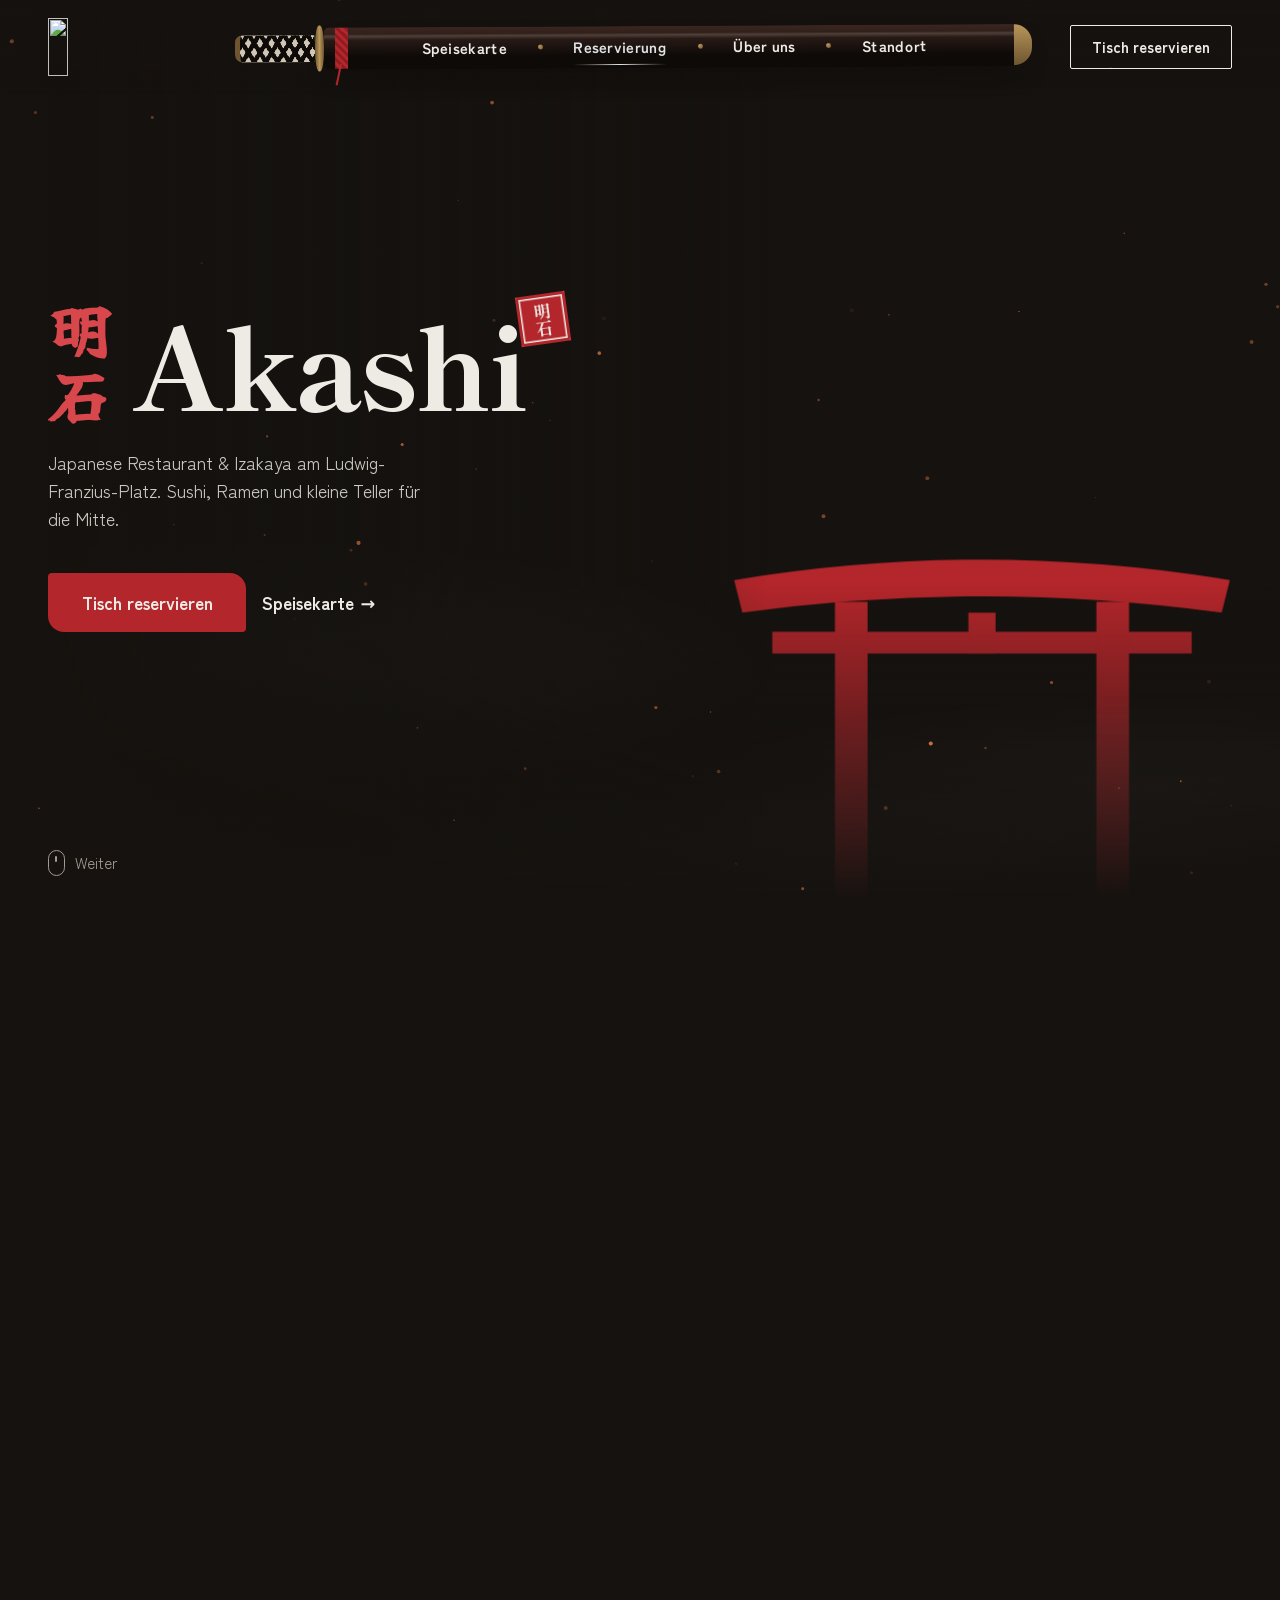
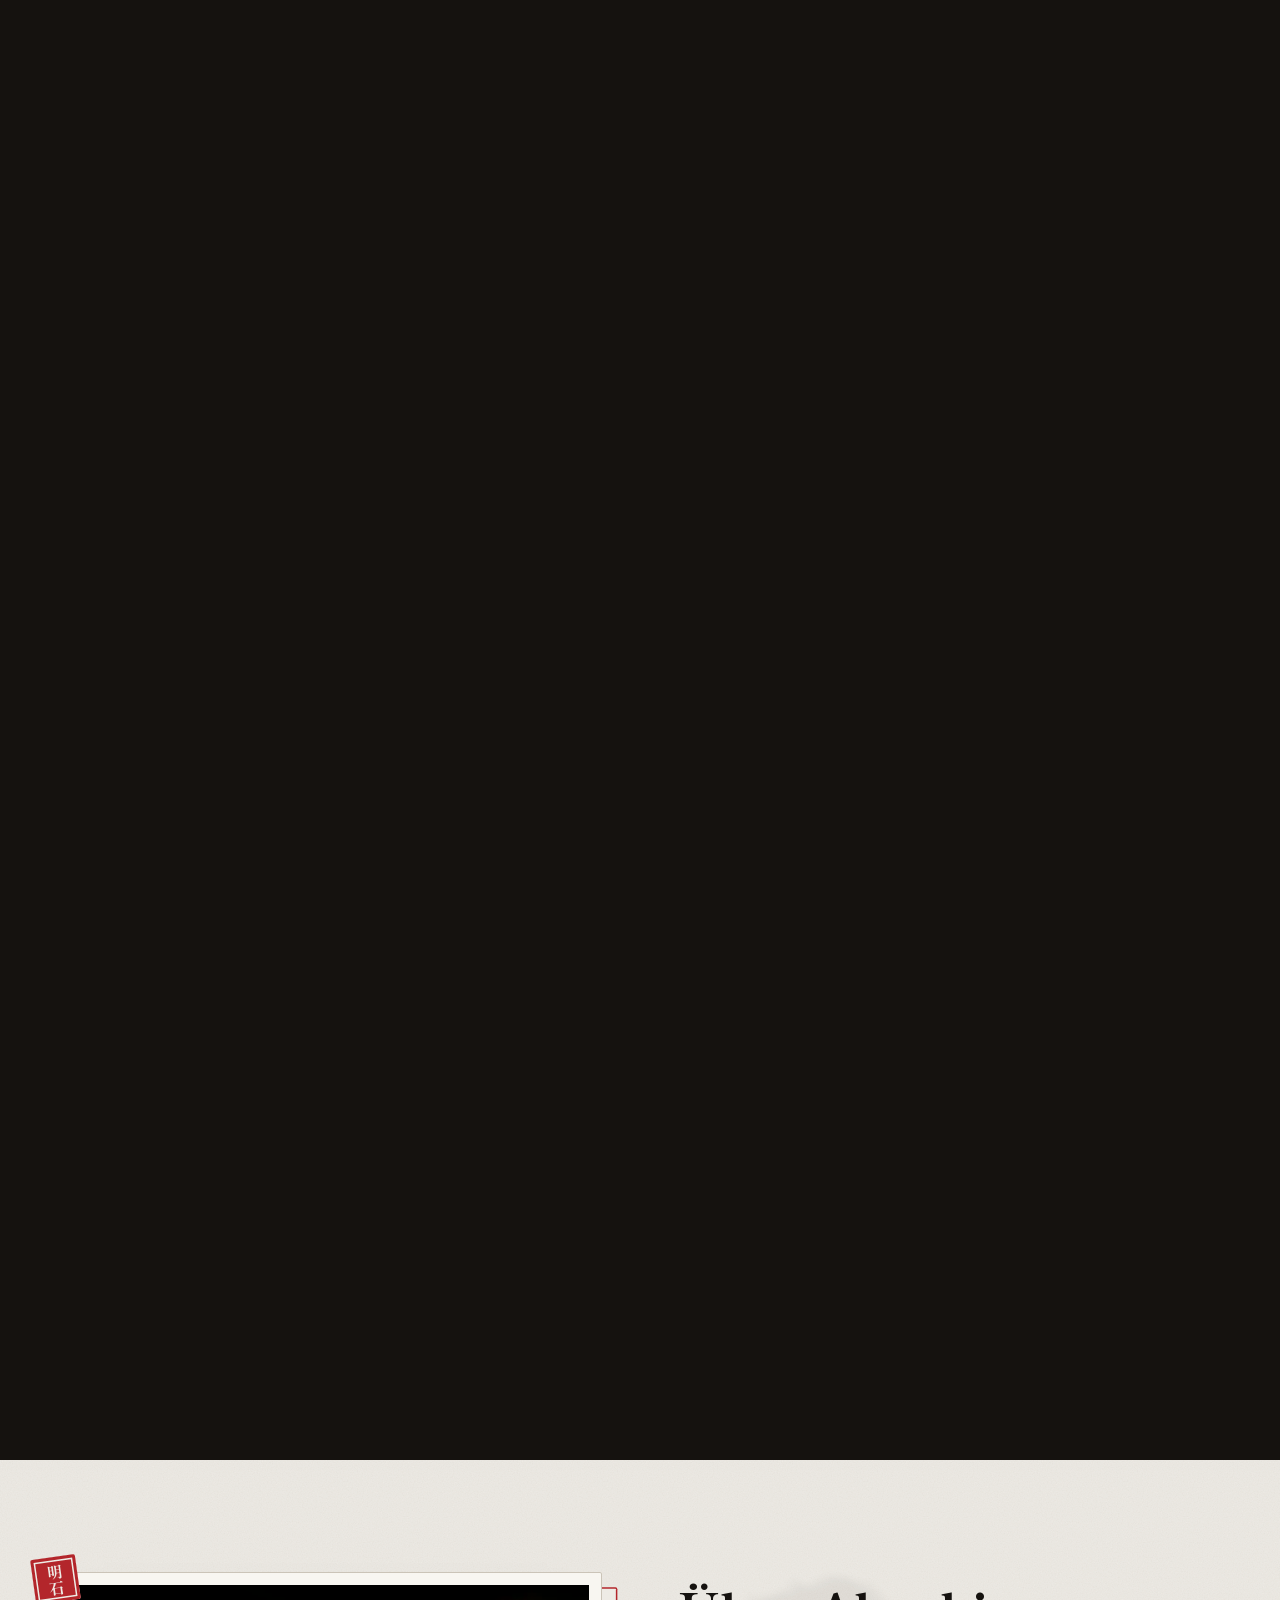
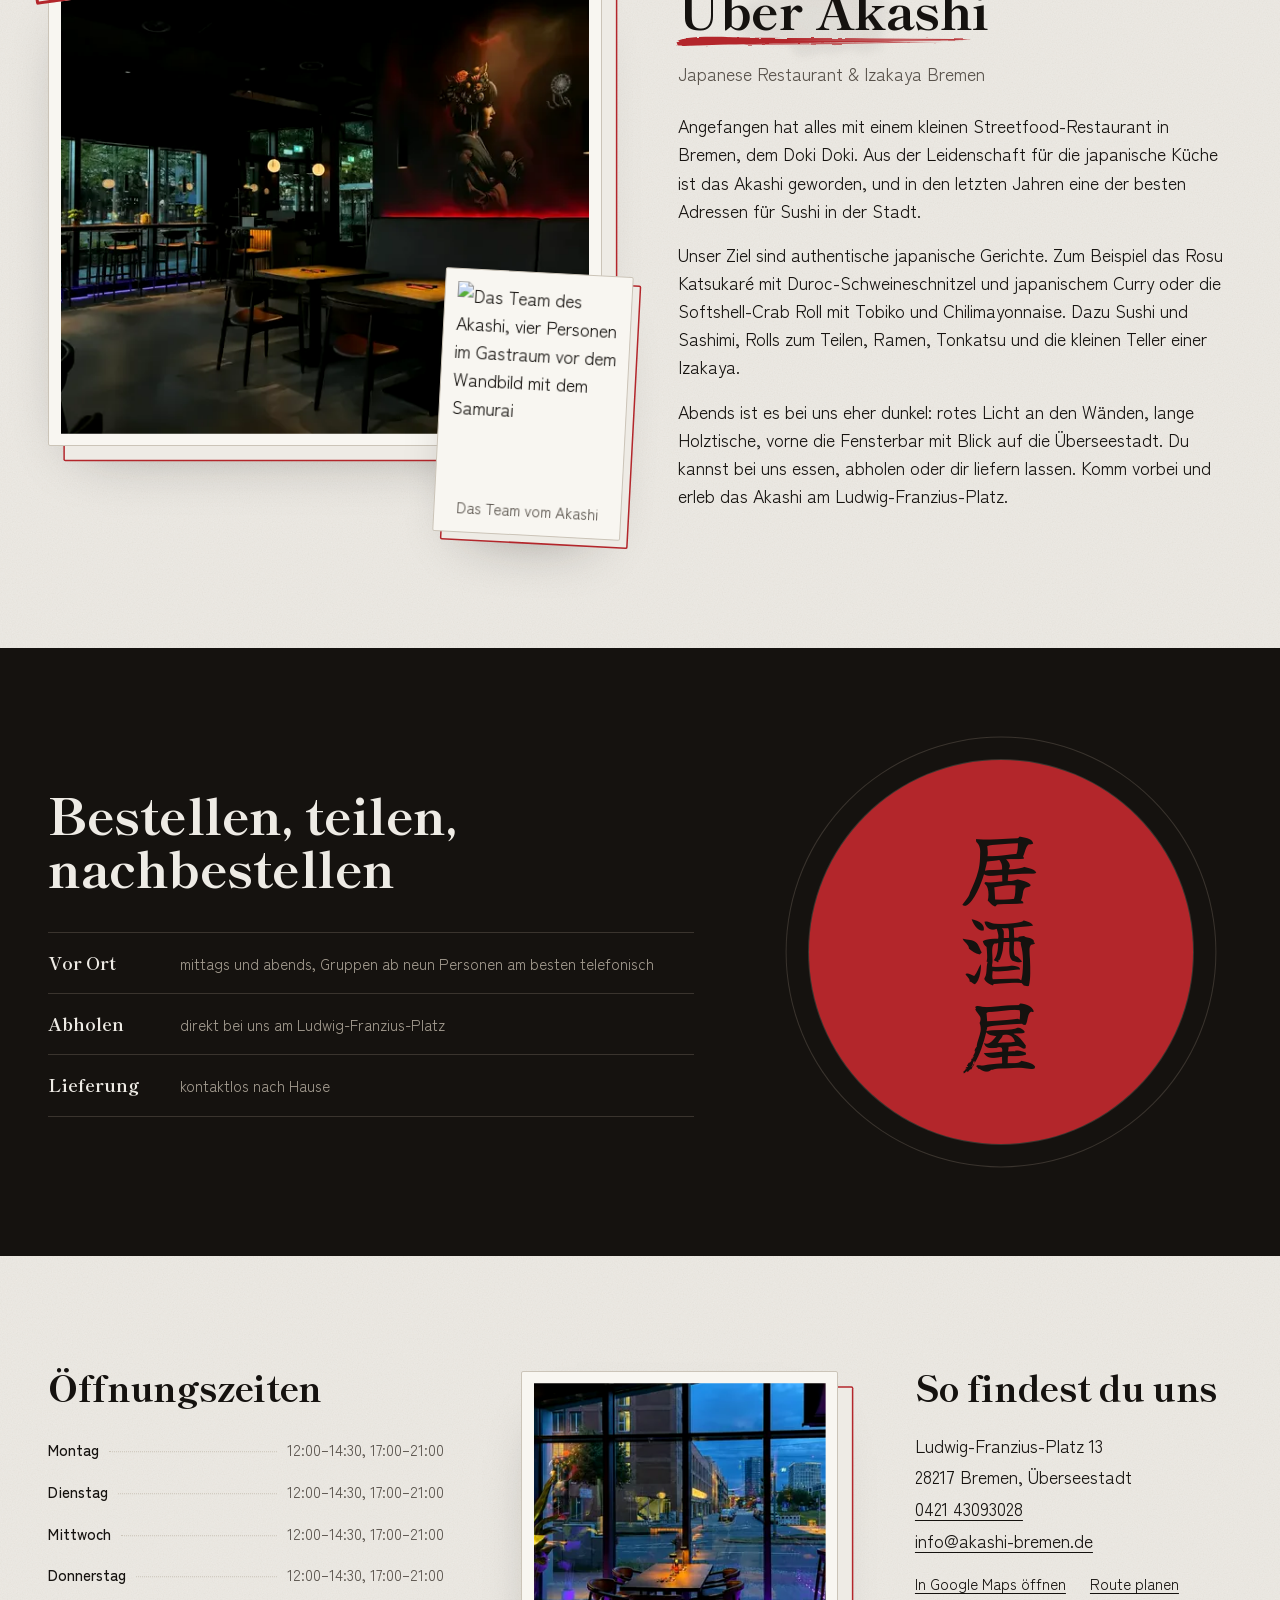
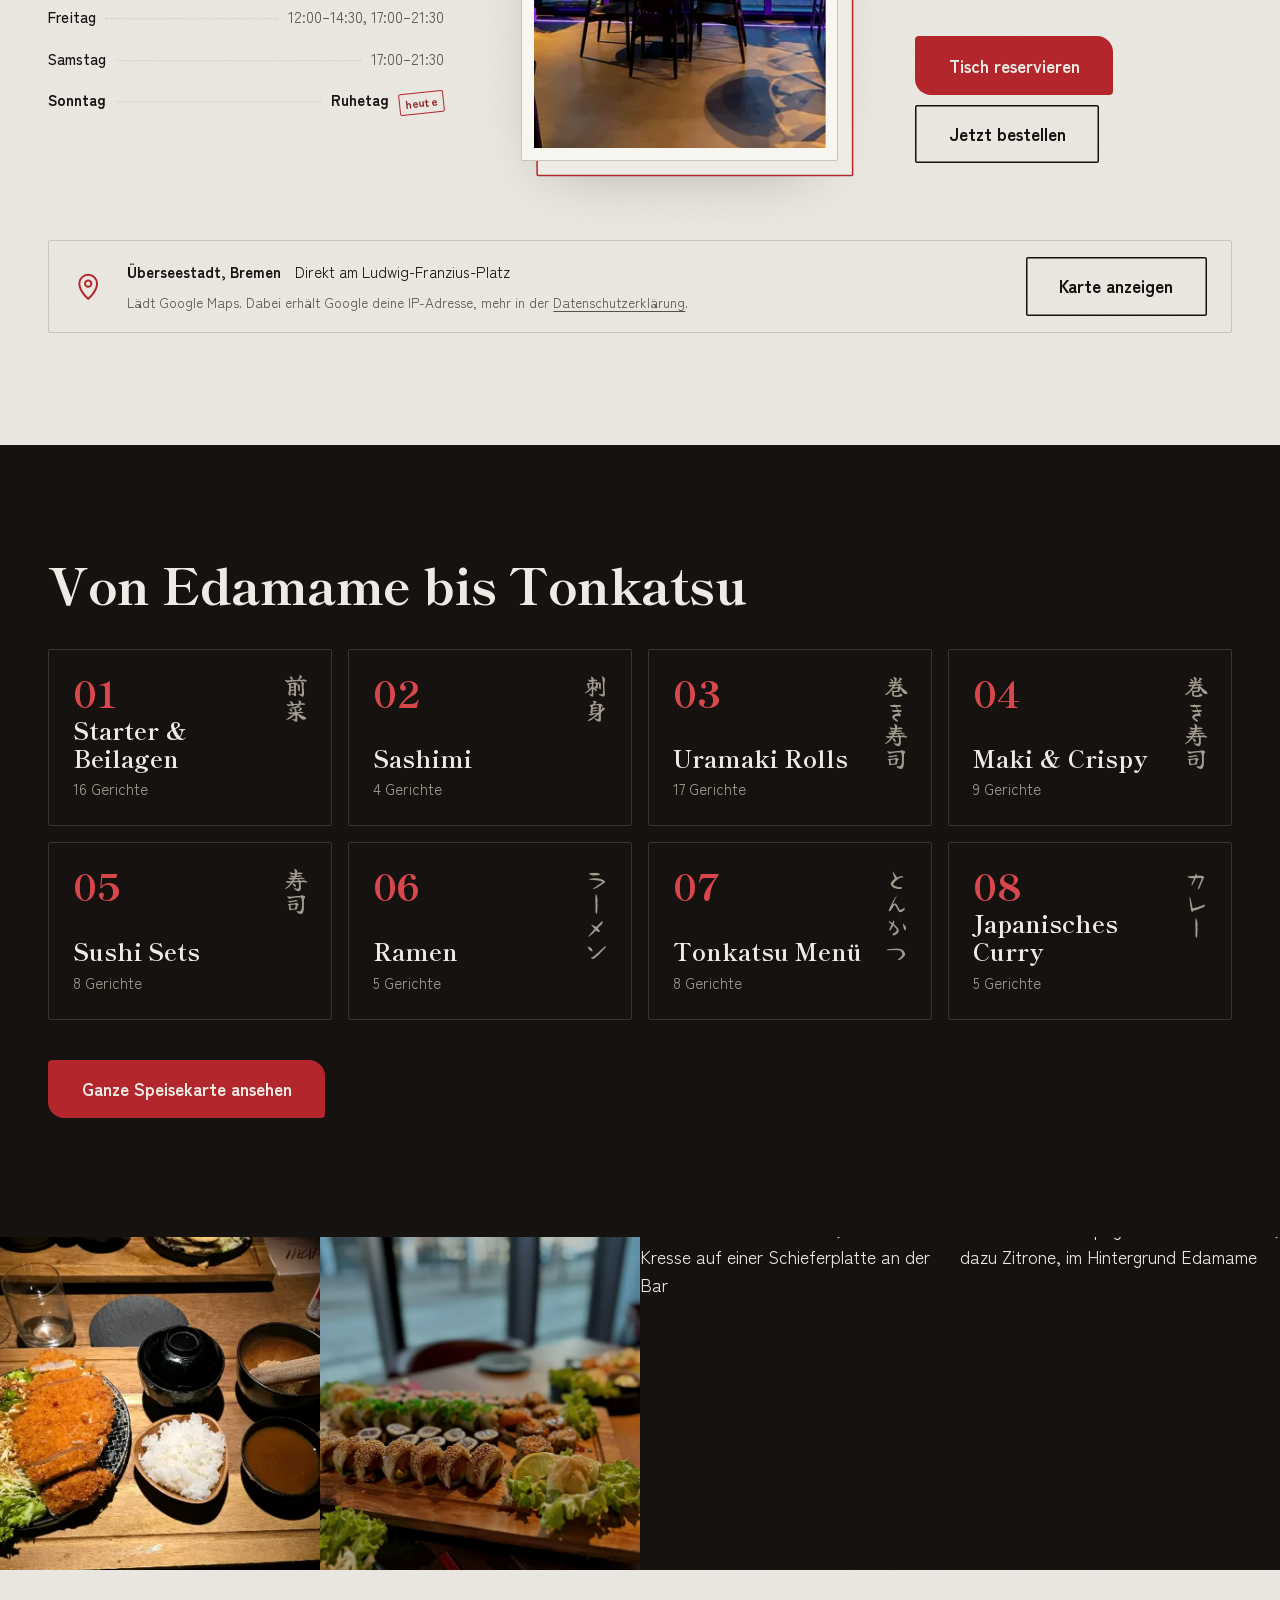
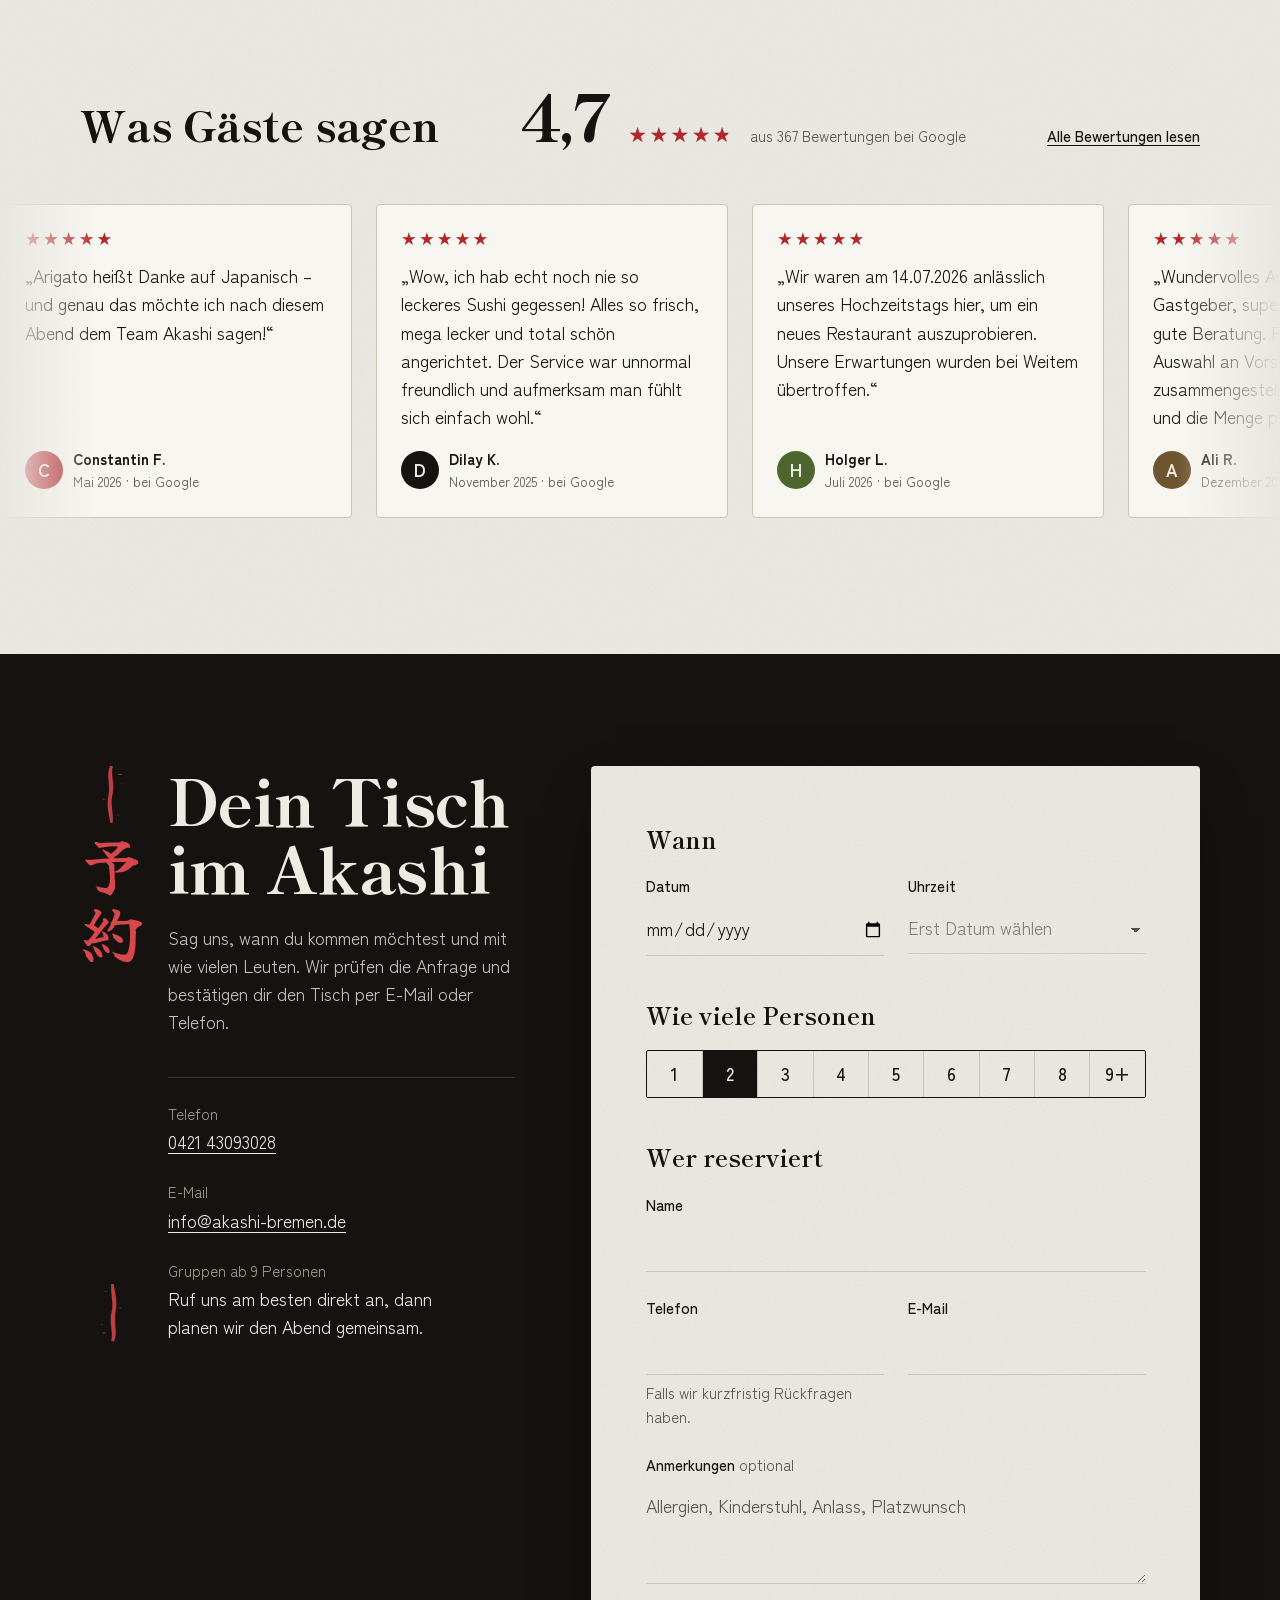
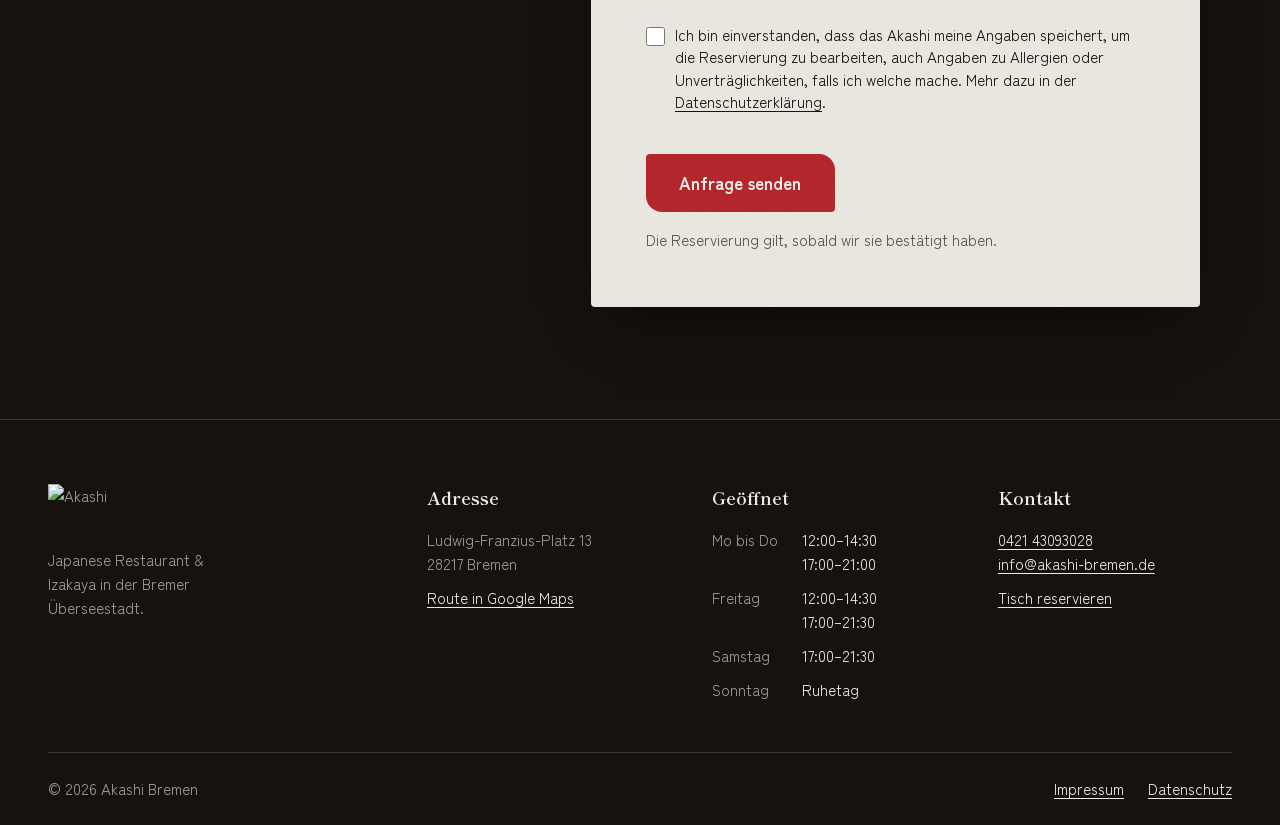
==== commit 33e36024: "Hero-Video leichter, grauer Text besser lesbar Video 3,3 MB auf 1,4 MB (Computer) und 0,9 MB (Handy," ====
--- a/site/index.html
+++ b/site/index.html
@@ -70,8 +70,10 @@
         <!-- Video aus Kling, läuft mit dem Scrollen vor und zurück (js/hero.js).
              Fehlt es, bleibt das Standbild. -->
         <video class="hero__video" muted playsinline preload="auto" aria-hidden="true" tabindex="-1" disablepictureinpicture>
-          <source src="assets/hero/samurai.mp4" type="video/mp4">
-          <source src="assets/hero/samurai.webm" type="video/webm" onerror="this.parentElement.remove()">
+          <!-- Handy bekommt 720p (0,9 MB), Computer 1080p (1,4 MB). Alle 0,25 s ein
+               Stützbild, damit das Spulen beim Scrollen flüssig bleibt. -->
+          <source src="assets/hero/samurai-720.mp4" type="video/mp4" media="(max-width: 48rem)">
+          <source src="assets/hero/samurai.mp4" type="video/mp4" onerror="this.parentElement.remove()">
         </video>
         <div class="hero__nebel hero__nebel--hinten" aria-hidden="true"></div>
         <div class="hero__nebel hero__nebel--vorne" aria-hidden="true"></div>
--- a/site/css/tokens.css
+++ b/site/css/tokens.css
@@ -62,15 +62,14 @@
   --washi: #eeebe5;         /* Papier – Text auf Schwarz, Formularfläche */
   --washi-line: #cbc4b8;    /* Linien auf Papier */
   --papier-hell: #f8f6f1;   /* Karte auf Papier, z. B. Bewertungen */
-  --sabi: #8f877c;          /* gedämpfter Text */
-  --sabi-on-paper: #6b645b; /* gedämpfter Text auf Papier (AA) */
+  --sabi: #a39b8f;          /* gedämpfter Text (Kontrast 6,8 auf Sumi) */
+  --sabi-on-paper: #57514a; /* gedämpfter Text auf Papier (Kontrast 6+) */
   --shu: #b3262b;           /* Torii-Rot – nur Handlung und Stempel */
   --shu-deep: #8e1c21;      /* Torii-Rot, gedrückt */
   --shu-on-dark: #d8474c;   /* Torii-Rot für Text auf Schwarz (AA) */
   --sumi-hauch: rgb(21 18 15 / 0.06); /* Hover auf Papier */
   --shu-hauch: rgb(179 38 43 / 0.07); /* Hinweisfläche auf Papier */
   --sumi-schleier: rgb(21 18 15 / 0.75); /* Verlauf hinter dem Kopf */
-  --sumi-dunst: rgb(21 18 15 / 0.5);     /* leichter Schleier über Bildern */
   --nebel: rgb(238 235 229 / 0.10);      /* Nebel über dem Hero */
   --matcha: #9bb07a;        /* Kennzeichnung vegetarisch auf Schwarz (AA) */
   --matcha-auf-papier: #4d6630; /* Kennzeichnung vegetarisch auf Papier (AA) */
@@ -93,7 +92,7 @@
   --font-body: "Zen Kaku Gothic New", "Hiragino Sans", system-ui, sans-serif;
   --font-pinsel: "Yuji Boku", "Shippori Mincho", "Hiragino Mincho ProN", serif;
 
-  --step--1: clamp(0.83rem, 0.8rem + 0.15vw, 0.9rem);
+  --step--1: clamp(0.875rem, 0.84rem + 0.15vw, 0.94rem);
   --step-0: clamp(1rem, 0.96rem + 0.2vw, 1.1rem);
   --step-1: clamp(1.25rem, 1.15rem + 0.5vw, 1.5rem);
   --step-2: clamp(1.6rem, 1.35rem + 1.2vw, 2.25rem);
--- a/site/css/site.css
+++ b/site/css/site.css
@@ -1905,7 +1905,7 @@
 .standort__freigabe .standort__ort { grid-area: ort; margin: 0; max-width: none; color: var(--sumi); font-size: var(--step--1); }
 .standort__ort strong { margin-right: var(--space-xs); }
 .standort__freigabe .knopf { grid-area: knopf; }
-.standort__freigabe .standort__hinweis { grid-area: hinweis; margin: 0; max-width: none; font-size: 0.78rem; }
+.standort__freigabe .standort__hinweis { grid-area: hinweis; margin: 0; max-width: none; font-size: 0.84rem; }
 @media (max-width: 34rem) {
   .standort__freigabe { grid-template-columns: auto minmax(0, 1fr); grid-template-areas: "nadel ort" "knopf knopf" "hinweis hinweis"; row-gap: var(--space-xs); }
   .standort__freigabe .knopf { justify-self: stretch; text-align: center; }
@@ -2216,7 +2216,7 @@
   font-weight: 700;
 }
 .band-karte__name { display: block; font-weight: 700; font-size: var(--step--1); }
-.band-karte__datum { display: block; font-size: 0.8rem; color: var(--sabi-on-paper); }
+.band-karte__datum { display: block; font-size: 0.84rem; color: var(--sabi-on-paper); }
 @media (max-width: 34rem) {
   .band-karte { width: 17rem; }
   .band__spur { animation-duration: 45s; }
@@ -2240,29 +2240,11 @@
 .papier--seite .karte__nav :focus-visible { outline-color: var(--shu-on-dark); }
 .papier--seite .kopf--fest { border-bottom-color: var(--sumi); }
 
-/* ── Tusche-Design für Überschriften (28.09.2026) ─────────────────────────
-   Unter jeder Abschnittsüberschrift ein roter Pinselstrich, dahinter ein zarter
-   Tuschefleck wie verlaufene Tinte auf Washi. Der Strich wird beim Hereinscrollen
-   von links gemalt (über .aufdeck[data-da]). Grafiken: assets/tusche/. */
-.kapitel__titel,
-.stimmen__titel,
-.reservieren__titel,
-.papier--seite .karte__titel,
-.hero__schrift {
-  position: relative;
-  isolation: isolate;
-}
-.kapitel__titel,
-.stimmen__titel,
-.reservieren__titel,
-.papier--seite .karte__titel { padding-bottom: 0.32em; }
-
-/* Pinselstrich */
-.kapitel__titel::after,
-.stimmen__titel::after,
-.reservieren__titel::after,
-.papier--seite .karte__titel::after,
-.hero__schrift::after {
+/* ── Tusche-Design nur bei „Über Akashi“ (28.09.2026, Wunsch von Lavan) ────
+   Roter Pinselstrich unter der Überschrift, dahinter ein zarter Tuschefleck.
+   Der Strich wird beim Hereinscrollen gemalt. Grafiken: assets/tusche/. */
+#ueber-titel { position: relative; isolation: isolate; padding-bottom: 0.32em; }
+#ueber-titel::after {
   content: "";
   position: absolute;
   left: -0.12em;
@@ -2275,19 +2257,7 @@
   mask: url("../assets/tusche/strich.svg") left center / 100% 100% no-repeat;
   pointer-events: none;
 }
-.kapitel--tusche .kapitel__titel::after,
-.reservieren__titel::after,
-.hero__schrift::after { background: var(--shu-on-dark); }
-.kapitel__titel--klein::after { width: clamp(6rem, 70%, 13rem); }
-
-/* Der Name im Hero bekommt den Strich darunter, etwas tiefer und breiter */
-.hero__schrift::after { width: 104%; bottom: -0.12em; height: 0.16em; opacity: 0.9; }
-
-/* Tuschefleck hinter der Überschrift */
-.kapitel__titel::before,
-.stimmen__titel::before,
-.reservieren__titel::before,
-.papier--seite .karte__titel::before {
+#ueber-titel::before {
   content: "";
   position: absolute;
   z-index: -1;
@@ -2302,28 +2272,8 @@
   mask: url("../assets/tusche/fleck.svg") center / 100% 100% no-repeat;
   pointer-events: none;
 }
-.kapitel--tusche .kapitel__titel::before,
-.reservieren__titel::before { background: var(--washi); opacity: 0.06; }
-
-/* Der Strich wird gemalt, sobald der Abschnitt ins Bild kommt */
 @media (prefers-reduced-motion: no-preference) {
-  .js .kapitel__titel::after,
-  .js .stimmen__titel::after,
-  .js .reservieren__titel::after,
-  .js .papier--seite .karte__titel::after {
-    clip-path: inset(0 100% 0 0);
-    transition: clip-path 1100ms var(--ease-out) 250ms;
-  }
-  .js .aufdeck[data-da].kapitel__titel::after,
-  .js .aufdeck[data-da] .kapitel__titel::after,
-  .js .aufdeck[data-da] .stimmen__titel::after,
-  .js .aufdeck[data-da] .reservieren__titel::after,
-  .js .aufdeck[data-da] .karte__titel::after { clip-path: inset(0 0 0 0); }
-
-  .hero__schrift::after { animation: pinselzug-quer 1100ms var(--ease-out) 1.5s both; }
-}
-@keyframes pinselzug-quer {
-  from { clip-path: inset(0 100% 0 0); }
-  to { clip-path: inset(0 0 0 0); }
+  .js #ueber-titel::after { clip-path: inset(0 100% 0 0); transition: clip-path 1100ms var(--ease-out) 250ms; }
+  .js #ueber-titel[data-da]::after { clip-path: inset(0 0 0 0); }
 }
 .ueber__text .ueber__zusatz { margin: var(--space-xs) 0 0; }
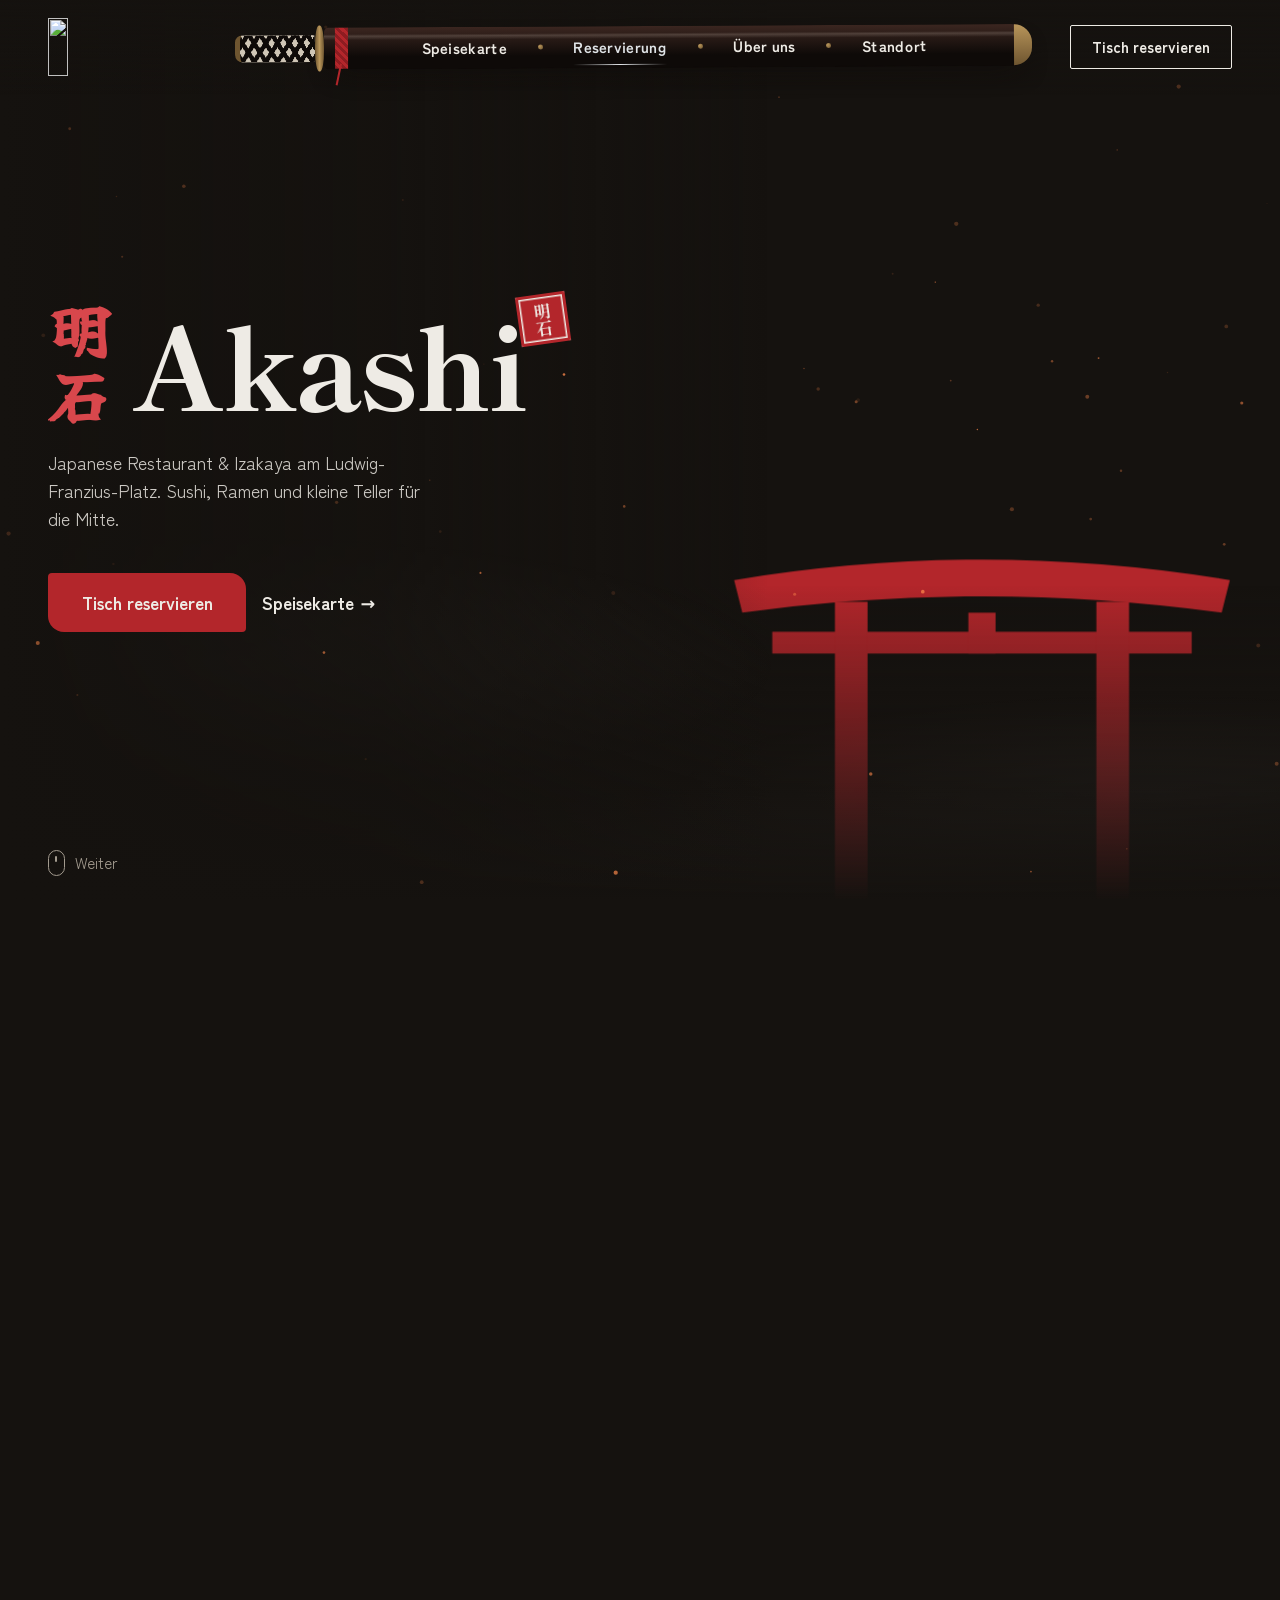
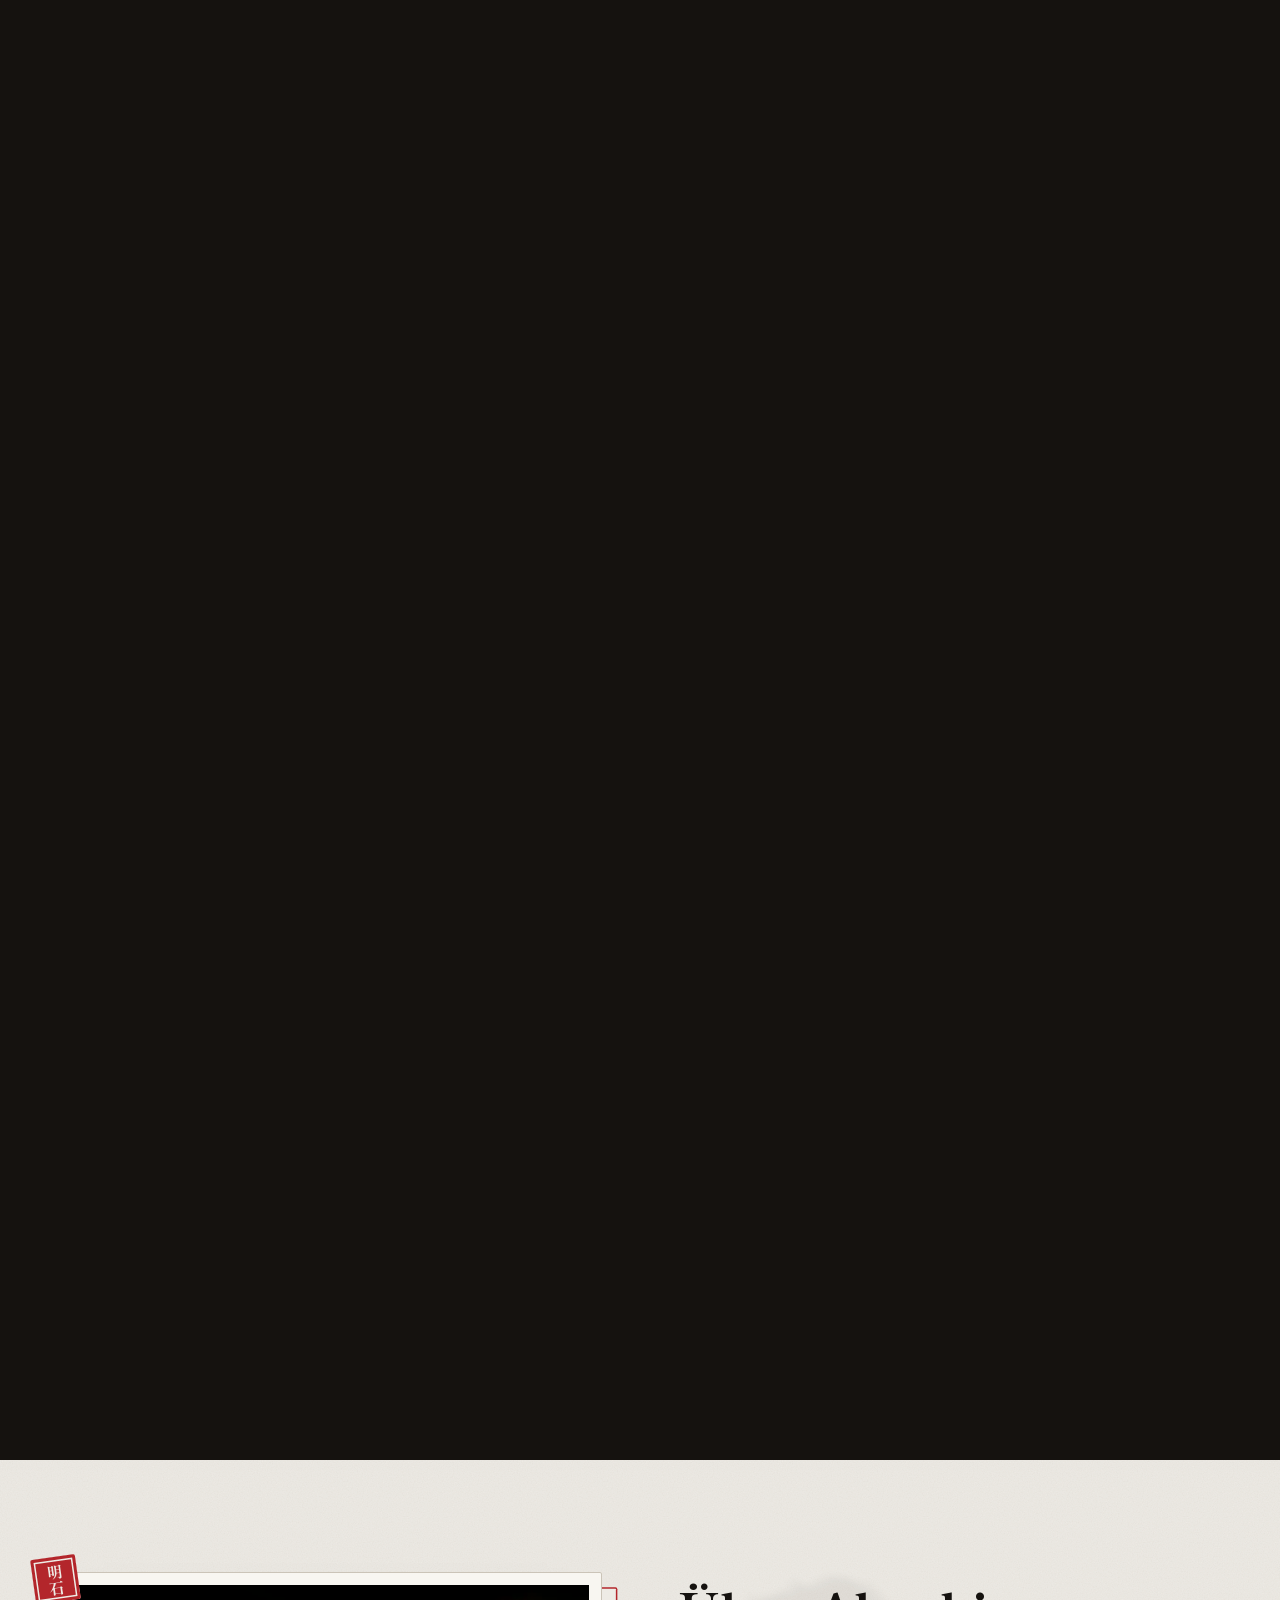
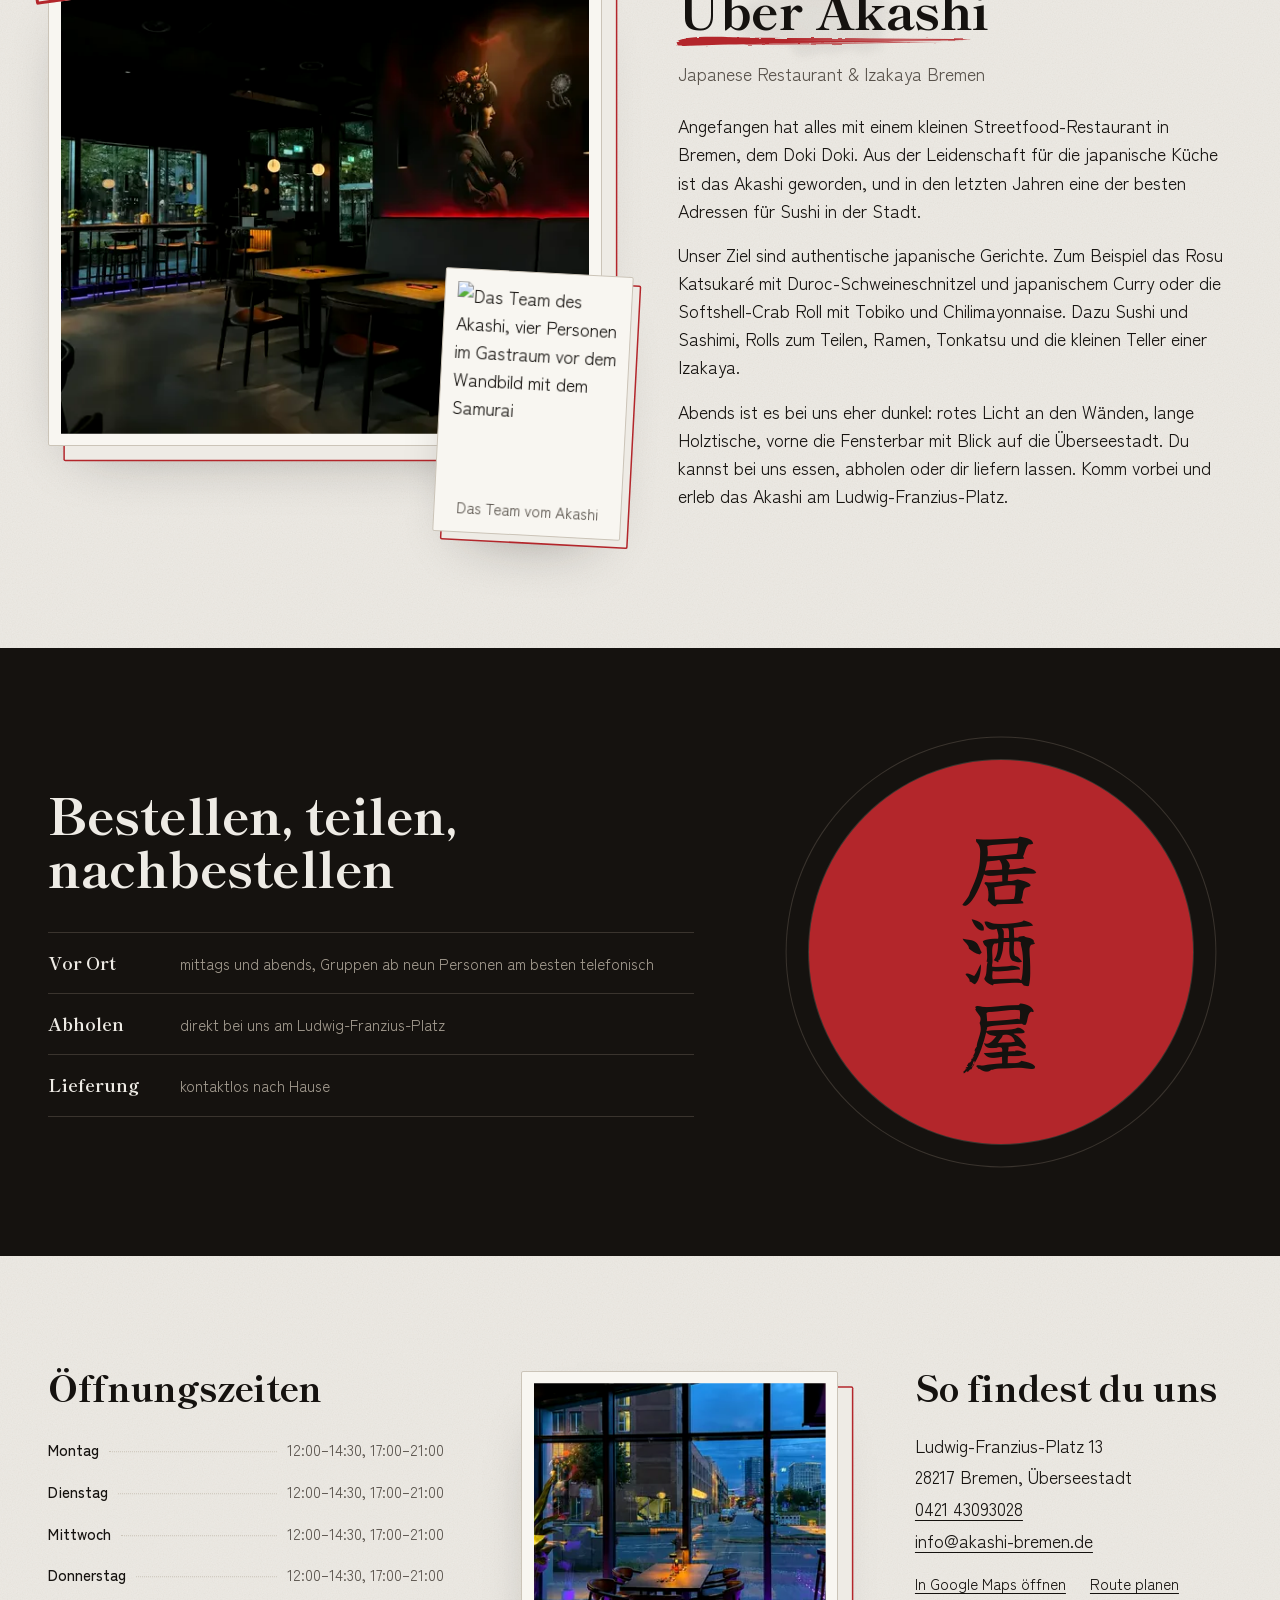
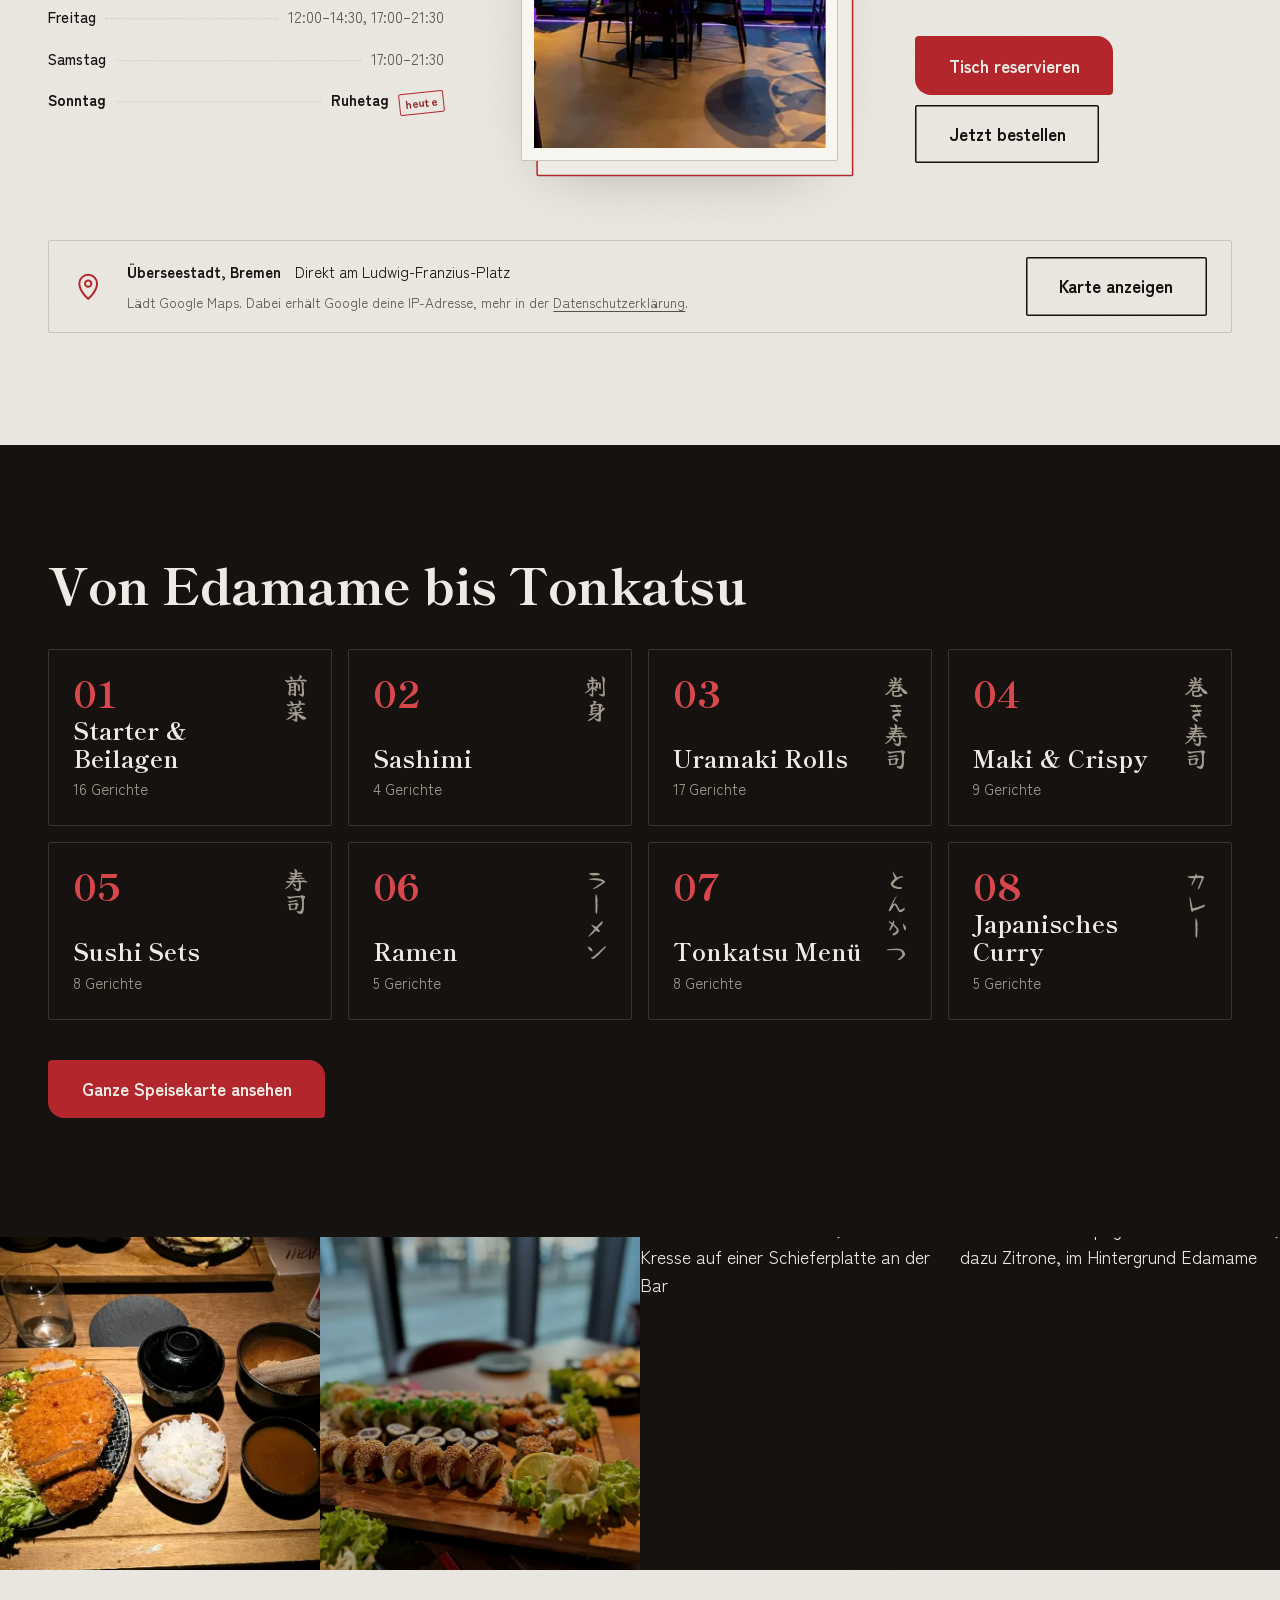
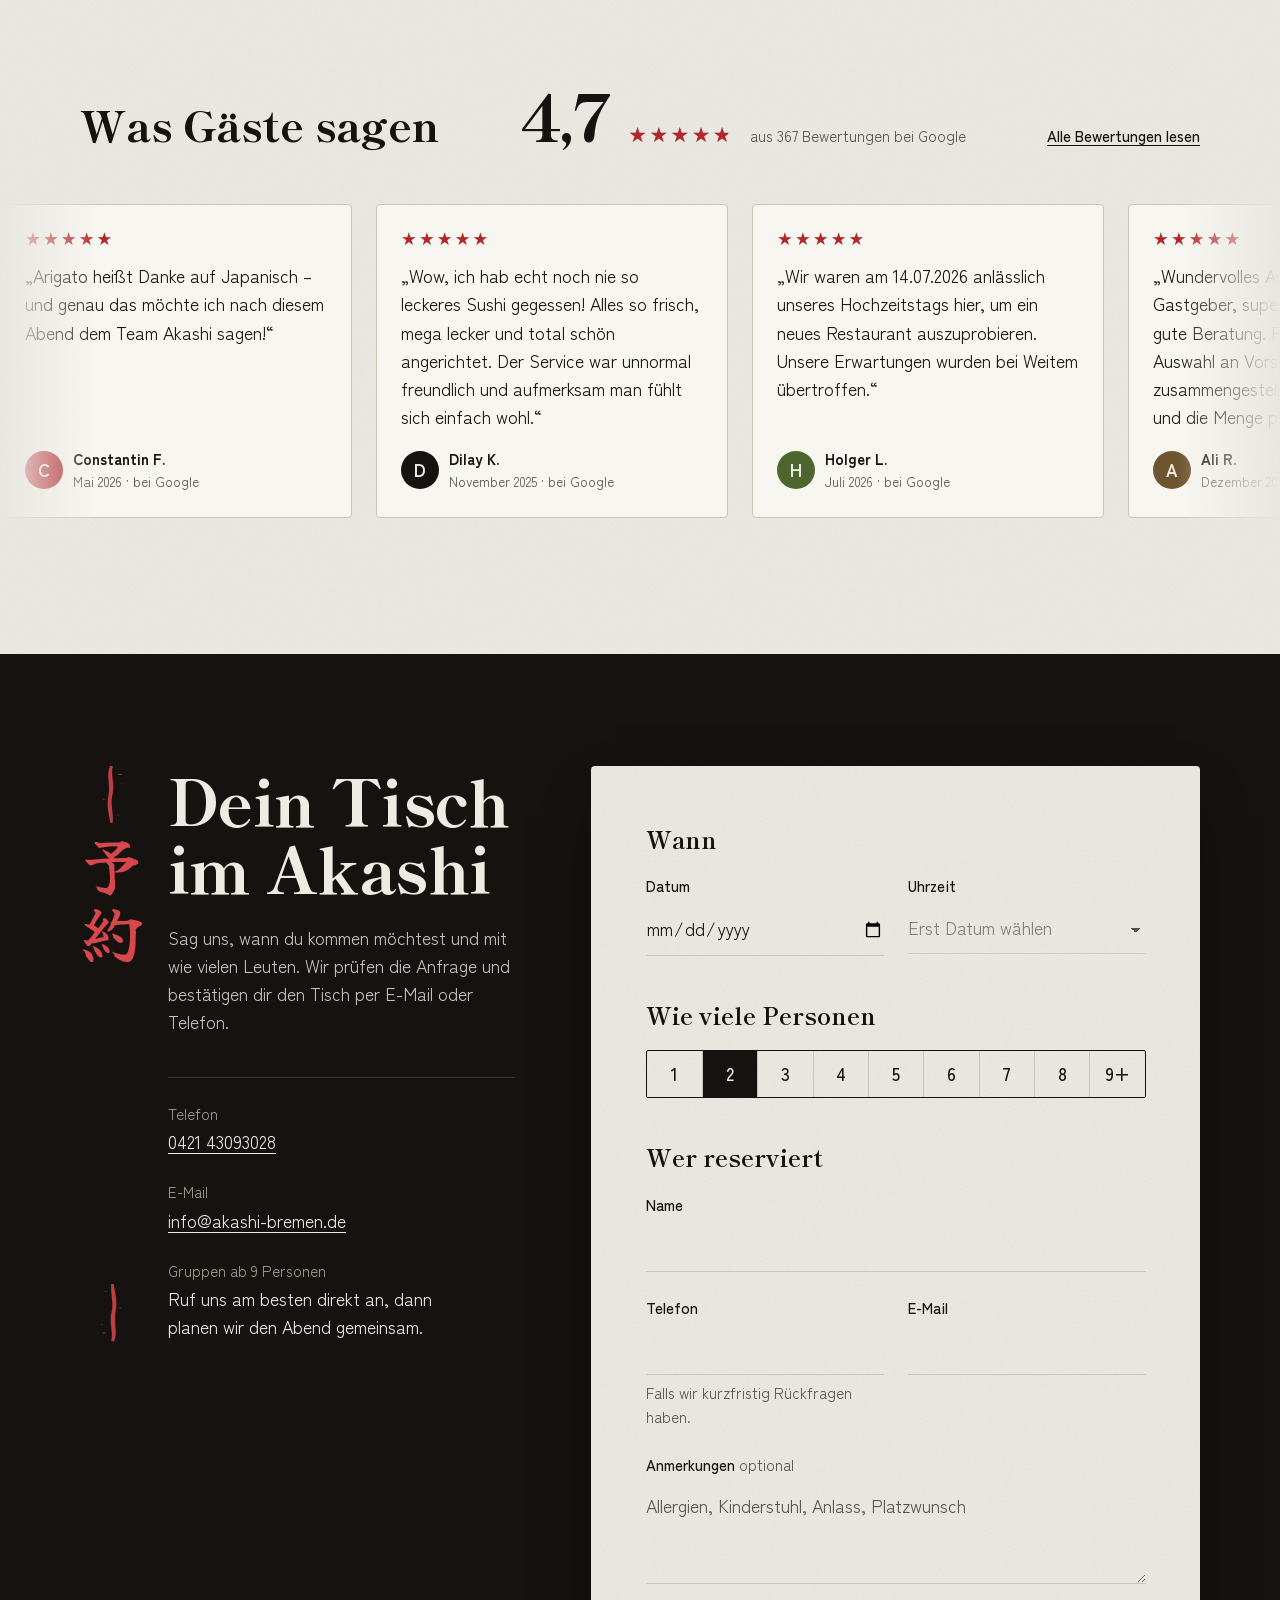
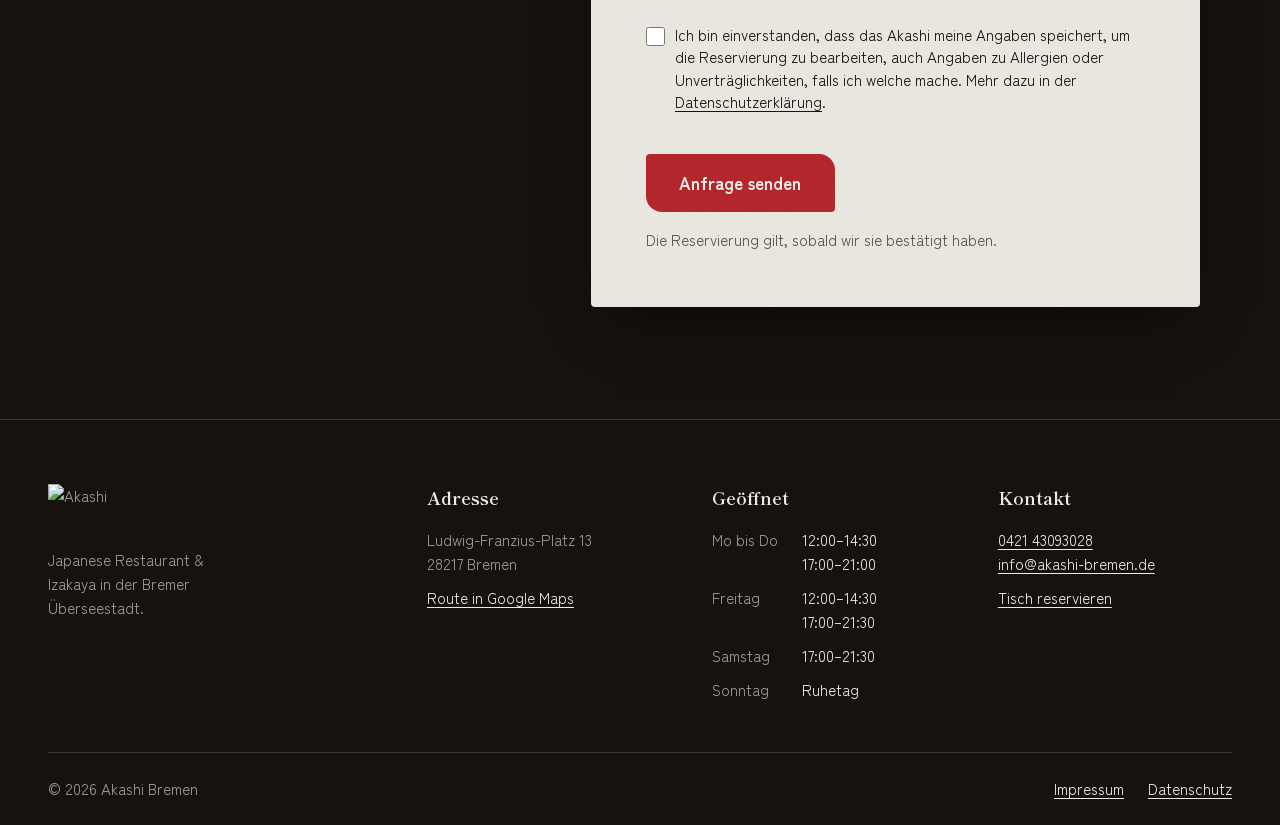
==== commit 70da7cfe: "Google-Angaben: Restaurant mit Adresse, Zeiten und Speisekarte (JSON-LD) Co-Authored-By: Claude Opus" ====
--- a/site/index.html
+++ b/site/index.html
@@ -24,6 +24,79 @@
   <meta name="twitter:card" content="summary_large_image">
   <link rel="preload" href="fonts/shippori-mincho-800-latin.woff2" as="font" type="font/woff2" crossorigin>
   <link rel="preload" href="fonts/zen-kaku-gothic-400-latin.woff2" as="font" type="font/woff2" crossorigin>
+  <!-- Angaben für Google (Restaurant, Adresse, Zeiten). Zeiten müssen zu
+       OEFFNUNGSZEITEN in js/reservierung.js passen. Beim Umzug auf
+       akashi-bremen.de die Adressen hier und bei og:url mit umstellen.
+       Keine Bewertungen eintragen: Google wertet eigene Sterne als unzulässig. -->
+  <script type="application/ld+json">
+  {
+    "@context": "https://schema.org",
+    "@type": "Restaurant",
+    "@id": "https://akashibremen.netlify.app/#restaurant",
+    "name": "Akashi",
+    "alternateName": "Akashi Japanese Restaurant & Izakaya",
+    "description": "Japanisches Restaurant und Izakaya in der Bremer Überseestadt: Sushi, Ramen, Tonkatsu und kleine Teller zum Teilen. Vor Ort, zum Mitnehmen oder geliefert.",
+    "url": "https://akashibremen.netlify.app/",
+    "image": [
+      "https://akashibremen.netlify.app/assets/og-akashi.jpg"
+    ],
+    "logo": "https://akashibremen.netlify.app/assets/icon/icon-192.png",
+    "telephone": "+49 421 43093028",
+    "email": "info@akashi-bremen.de",
+    "address": {
+      "@type": "PostalAddress",
+      "streetAddress": "Ludwig-Franzius-Platz 13",
+      "postalCode": "28217",
+      "addressLocality": "Bremen",
+      "addressRegion": "Bremen",
+      "addressCountry": "DE"
+    },
+    "servesCuisine": [
+      "Japanisch",
+      "Sushi",
+      "Ramen"
+    ],
+    "priceRange": "€€",
+    "menu": "https://akashibremen.netlify.app/speisekarte.html",
+    "hasMenu": "https://akashibremen.netlify.app/speisekarte.html",
+    "acceptsReservations": true,
+    "openingHoursSpecification": [
+      {
+        "@type": "OpeningHoursSpecification",
+        "dayOfWeek": [
+          "Monday",
+          "Tuesday",
+          "Wednesday",
+          "Thursday",
+          "Friday"
+        ],
+        "opens": "12:00",
+        "closes": "14:30"
+      },
+      {
+        "@type": "OpeningHoursSpecification",
+        "dayOfWeek": [
+          "Monday",
+          "Tuesday",
+          "Wednesday",
+          "Thursday"
+        ],
+        "opens": "17:00",
+        "closes": "21:00"
+      },
+      {
+        "@type": "OpeningHoursSpecification",
+        "dayOfWeek": [
+          "Friday",
+          "Saturday"
+        ],
+        "opens": "17:00",
+        "closes": "21:30"
+      }
+    ],
+    "hasMap": "https://www.google.com/maps/search/?api=1&query=Akashi+Japanese+Restaurant+Ludwig-Franzius-Platz+13+28217+Bremen"
+  }
+  </script>
   <link rel="stylesheet" href="css/tokens.css">
   <link rel="stylesheet" href="css/site.css">
   <script src="js/reservierung.js" defer></script>
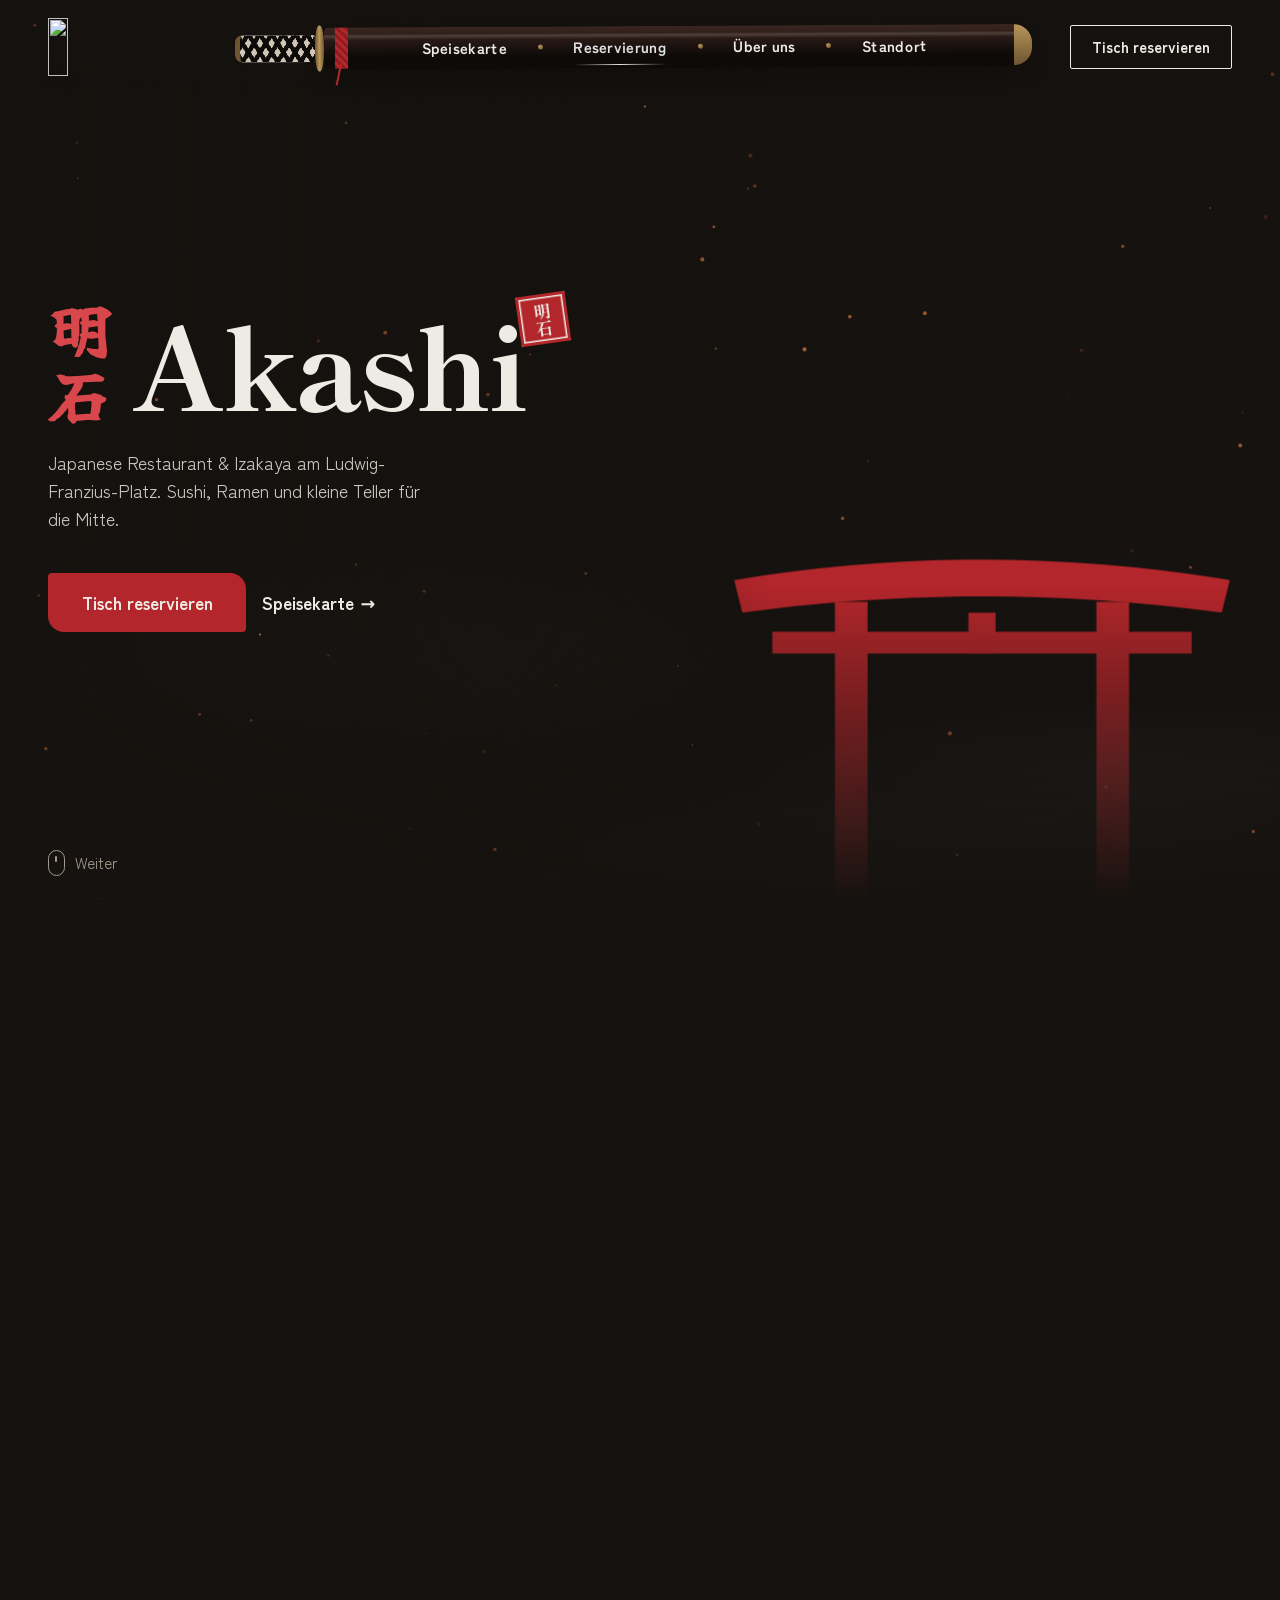
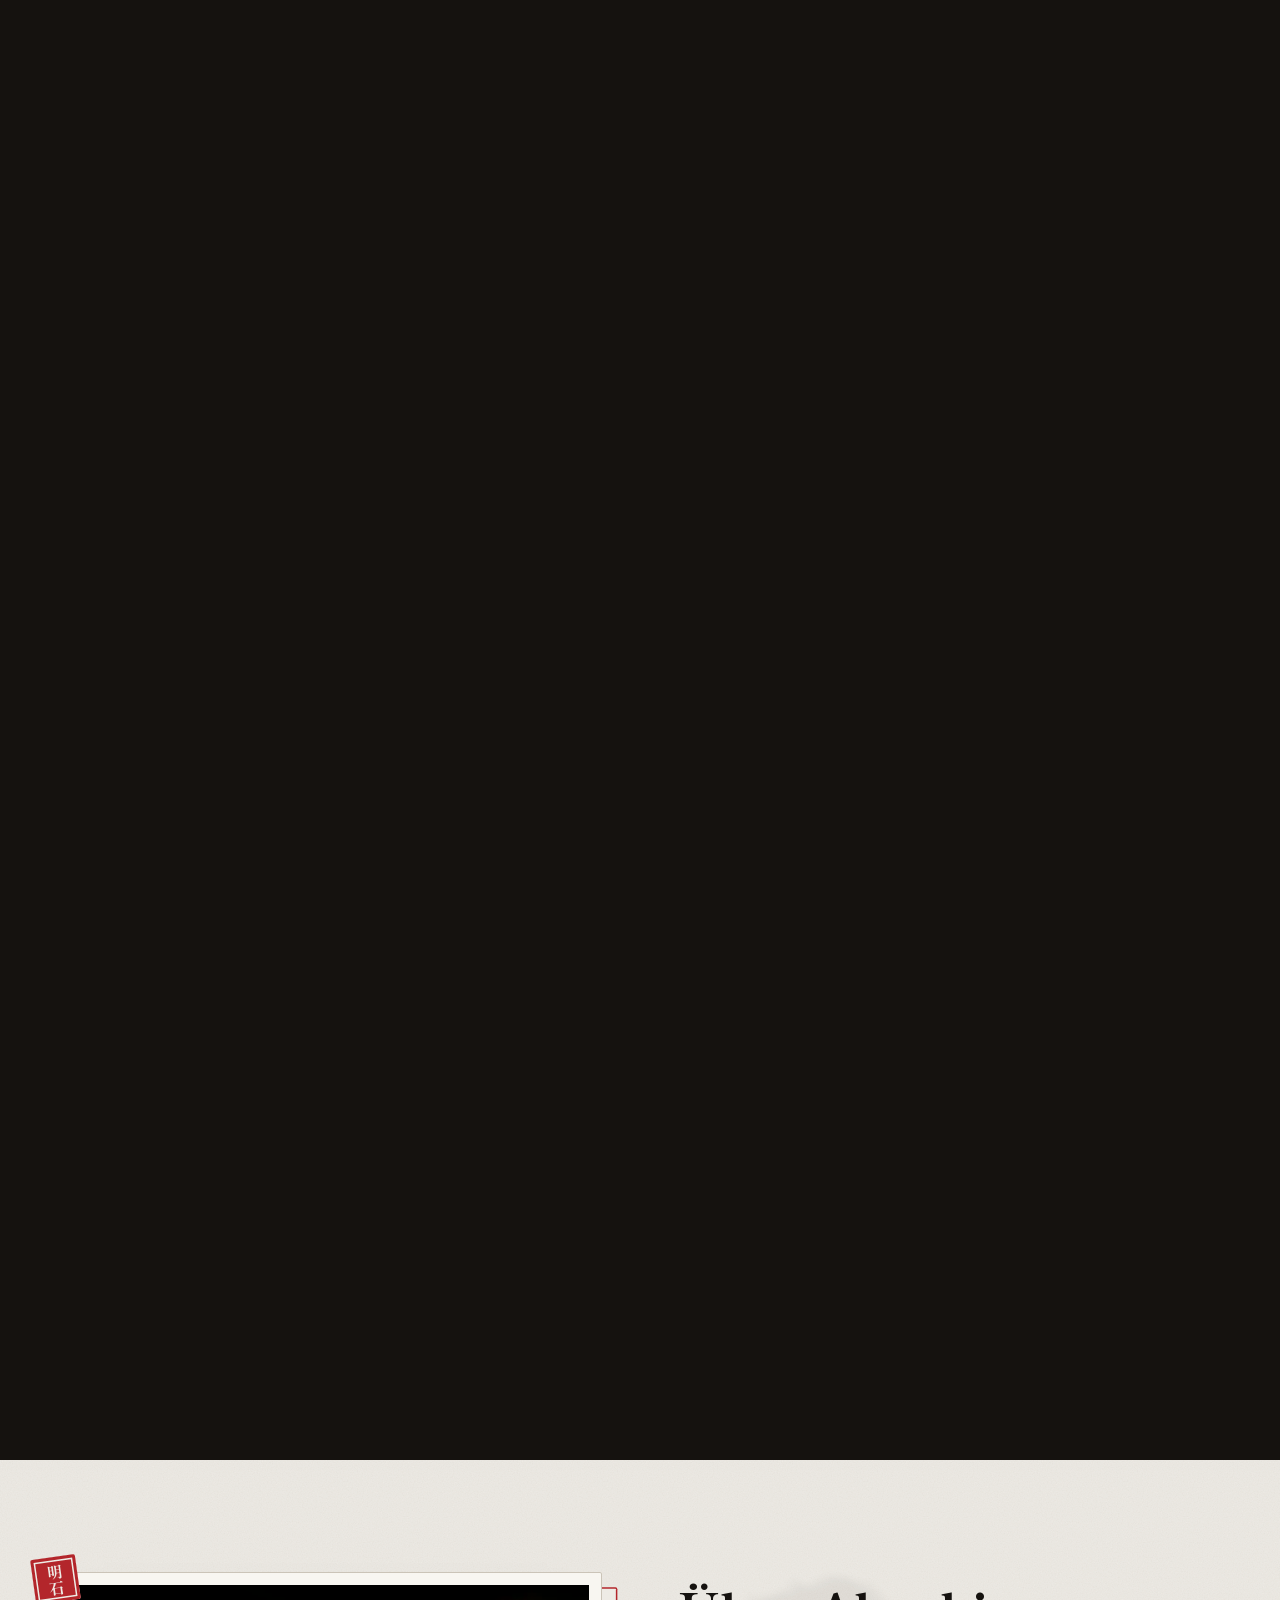
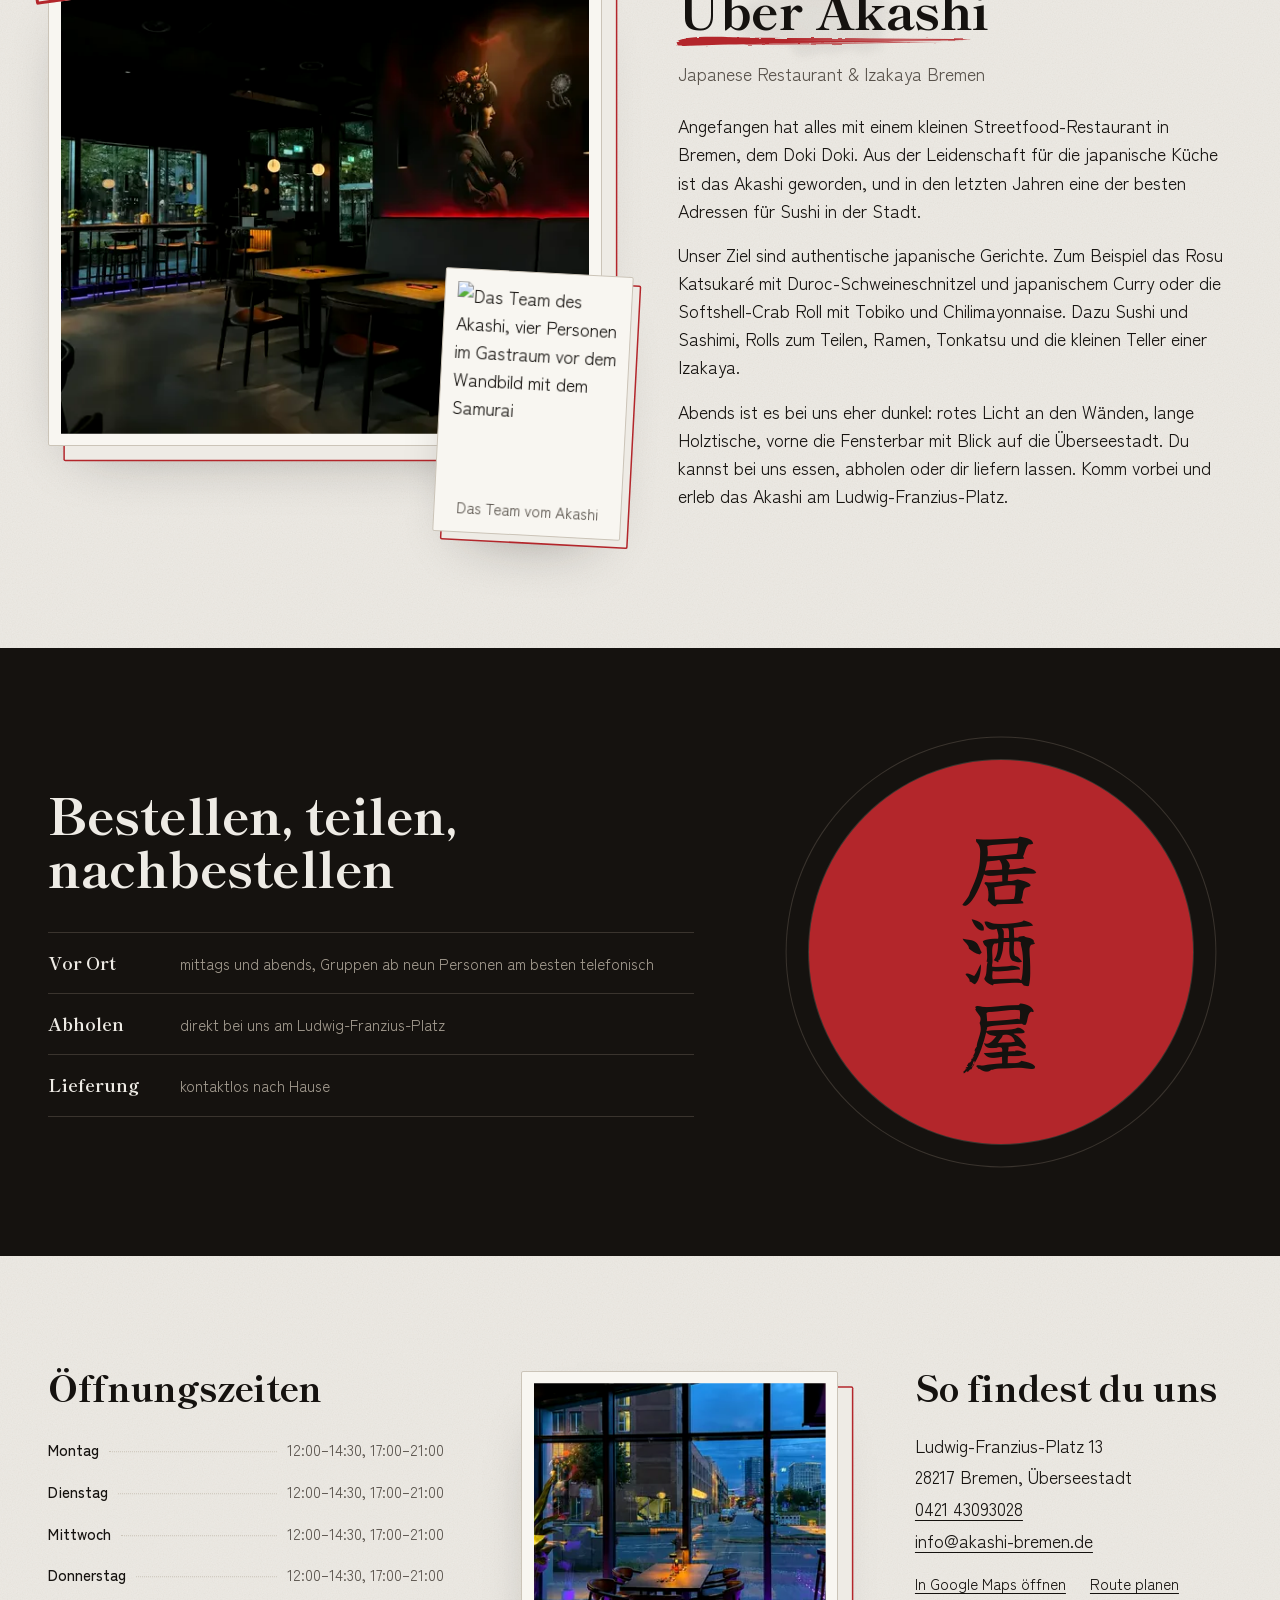
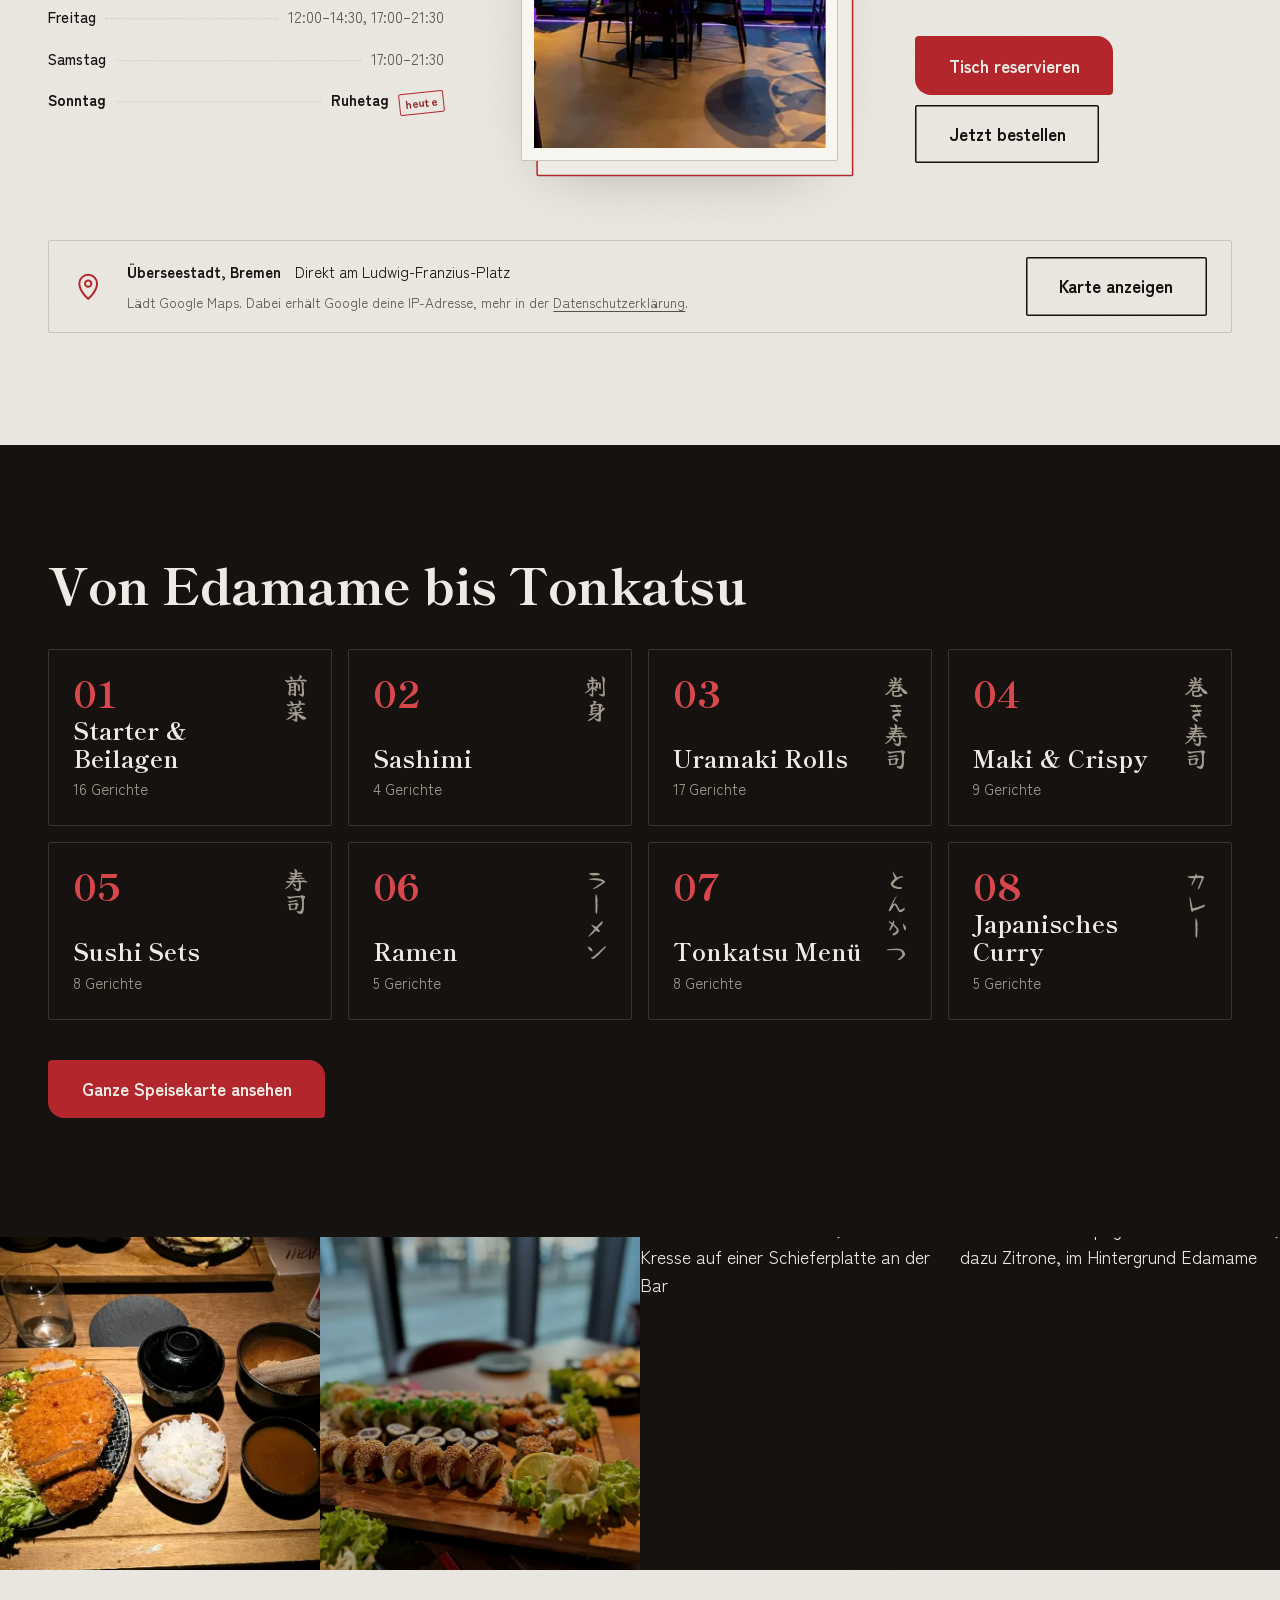
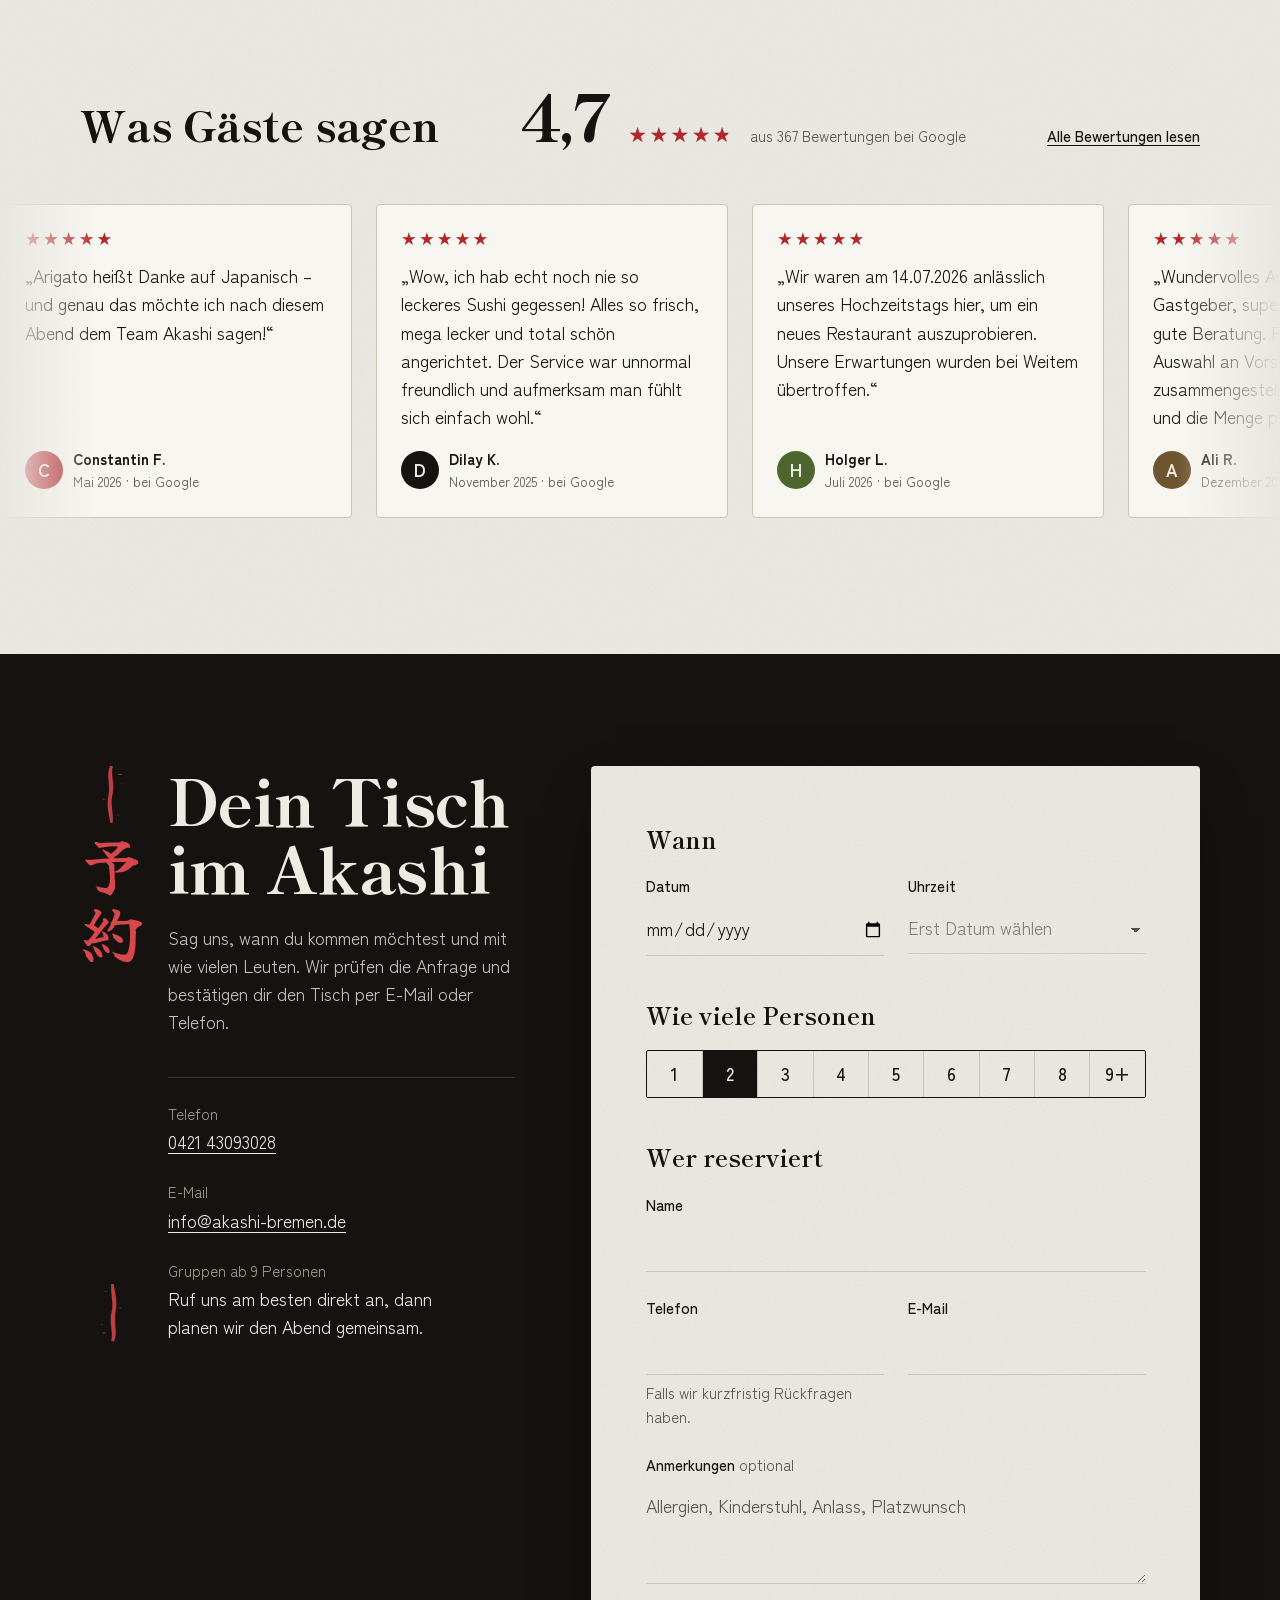
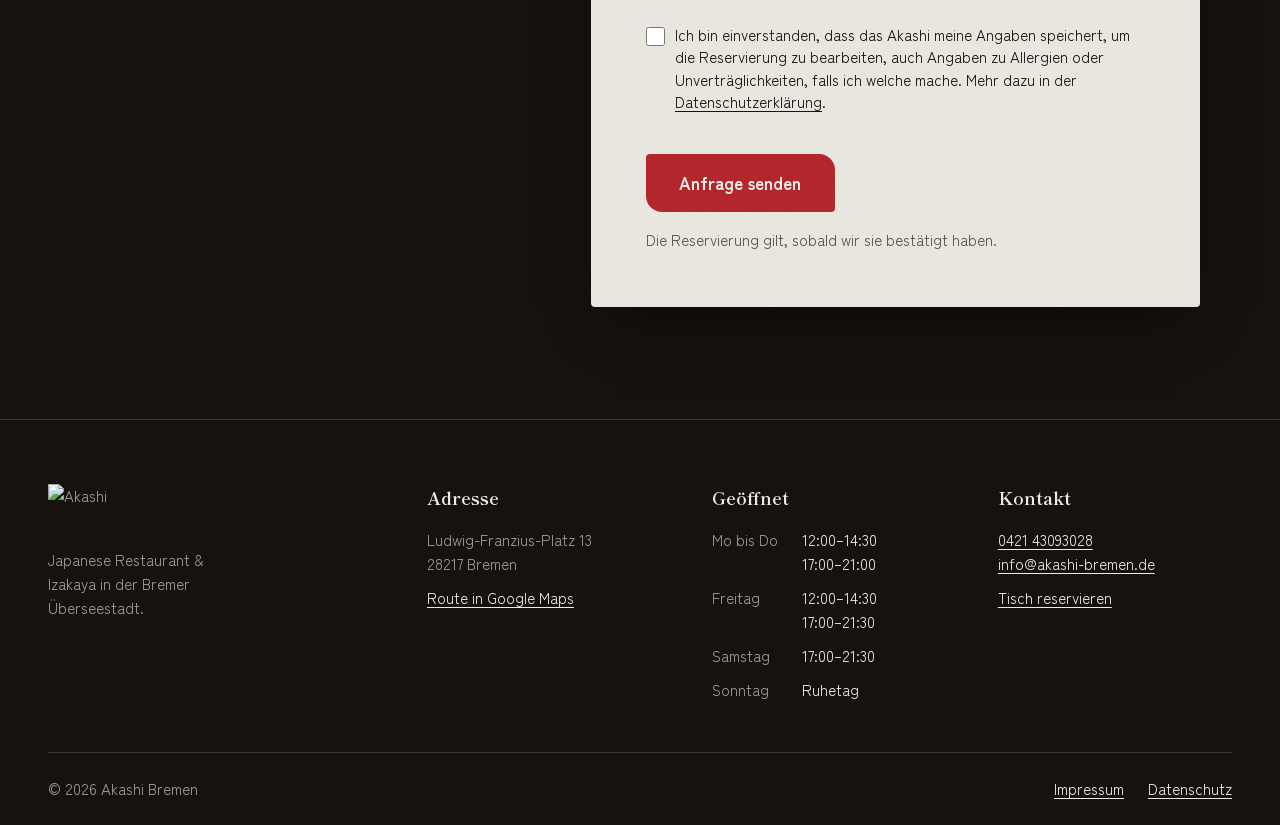
==== commit 4a622f58: "Hero-Video wieder im Original, komprimierte Fassung war sichtbar weicher Co-Authored-By: Claude Opus" ====
--- a/site/index.html
+++ b/site/index.html
@@ -143,9 +143,9 @@
         <!-- Video aus Kling, läuft mit dem Scrollen vor und zurück (js/hero.js).
              Fehlt es, bleibt das Standbild. -->
         <video class="hero__video" muted playsinline preload="auto" aria-hidden="true" tabindex="-1" disablepictureinpicture>
-          <!-- Handy bekommt 720p (0,9 MB), Computer 1080p (1,4 MB). Alle 0,25 s ein
-               Stützbild, damit das Spulen beim Scrollen flüssig bleibt. -->
-          <source src="assets/hero/samurai-720.mp4" type="video/mp4" media="(max-width: 48rem)">
+          <!-- Original aus Kling in voller Schärfe (1080p, 3,4 MB). Komprimierte
+               Fassungen waren sichtbar weicher, deshalb bewusst unverändert.
+               Stützbild alle 0,25 s, damit das Spulen flüssig bleibt. -->
           <source src="assets/hero/samurai.mp4" type="video/mp4" onerror="this.parentElement.remove()">
         </video>
         <div class="hero__nebel hero__nebel--hinten" aria-hidden="true"></div>
--- a/site/css/site.css
+++ b/site/css/site.css
@@ -2277,3 +2277,12 @@
   .js #ueber-titel[data-da]::after { clip-path: inset(0 0 0 0); }
 }
 .ueber__text .ueber__zusatz { margin: var(--space-xs) 0 0; }
+
+/* Danke- und Fehlerseite: eine Karte, mittig im Bild statt in der linken Spalte */
+.reservieren--danke {
+  grid-template-columns: minmax(0, 32rem);
+  justify-content: center;
+  align-content: center;
+  min-height: calc(100svh - 6rem);
+}
+.bestaetigung__wege { display: flex; flex-wrap: wrap; gap: var(--space-xs) var(--space-m); margin: var(--space-2xs) 0 0; }
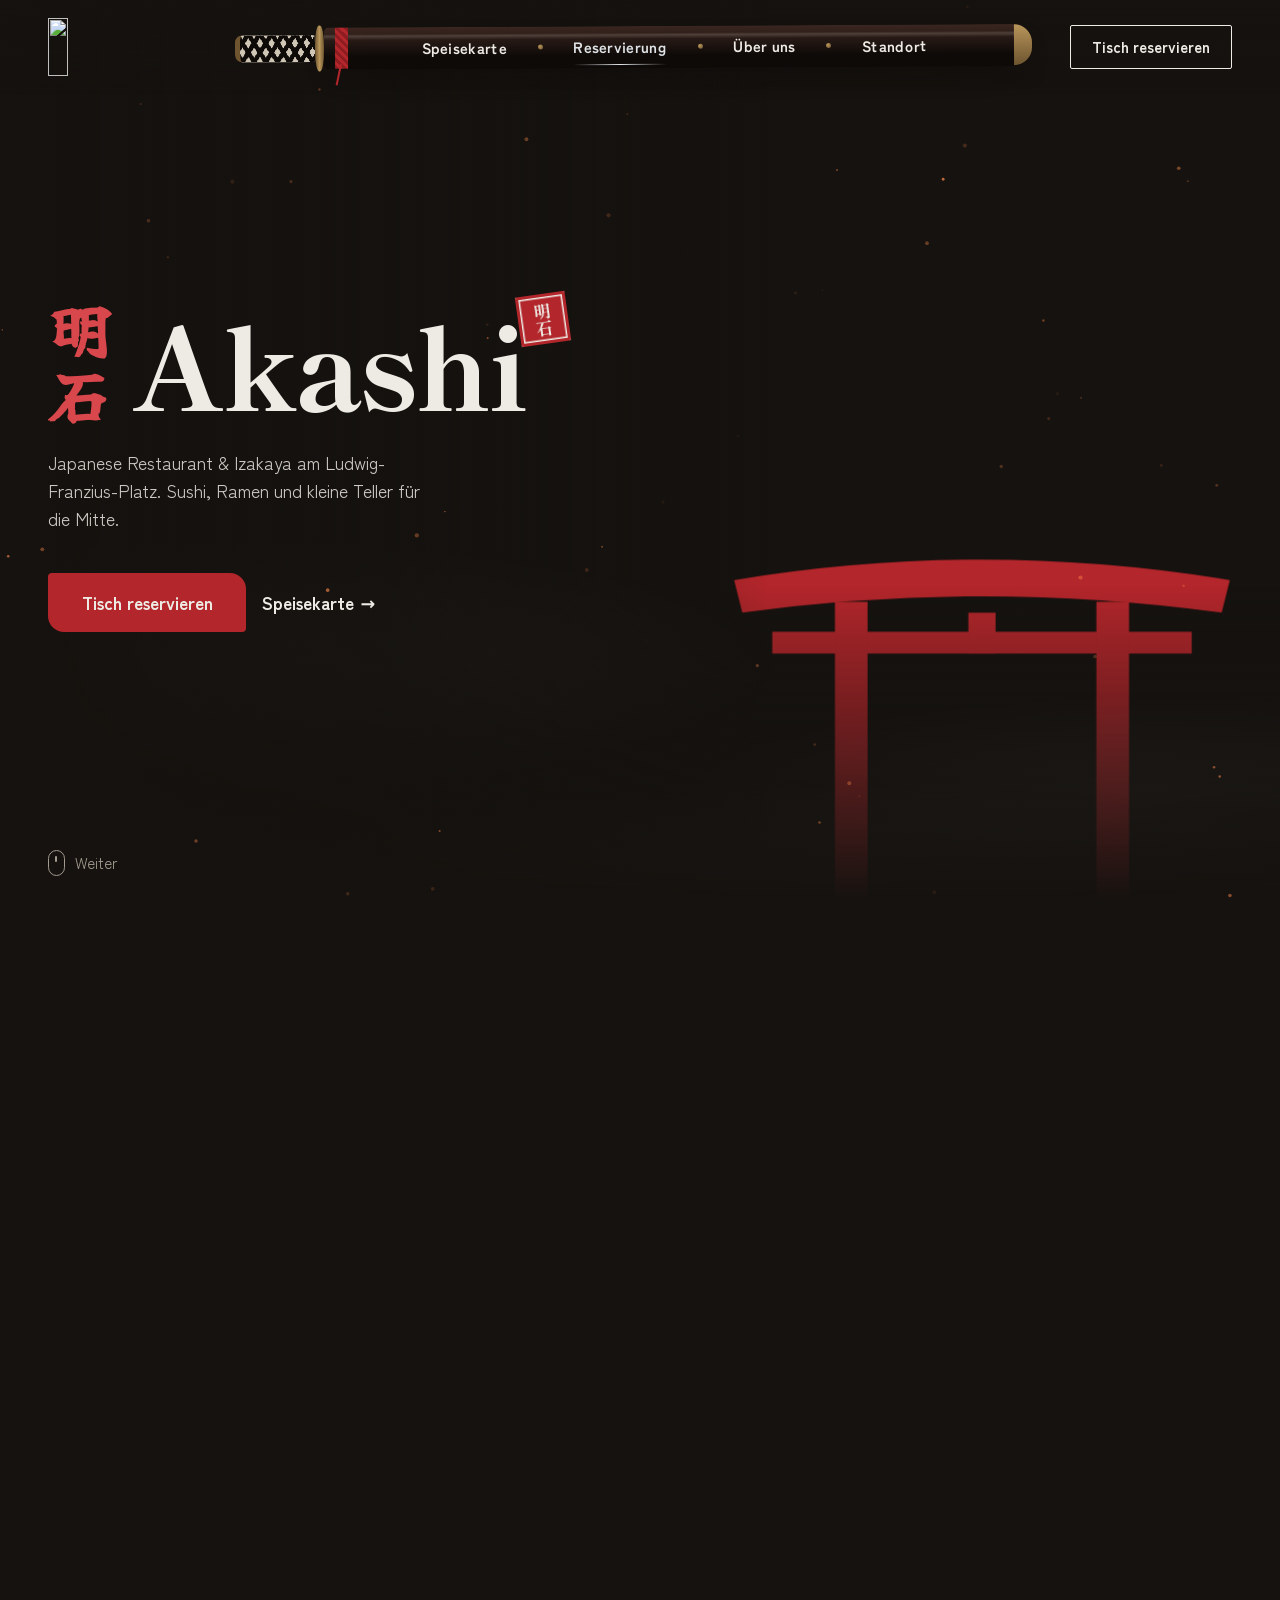
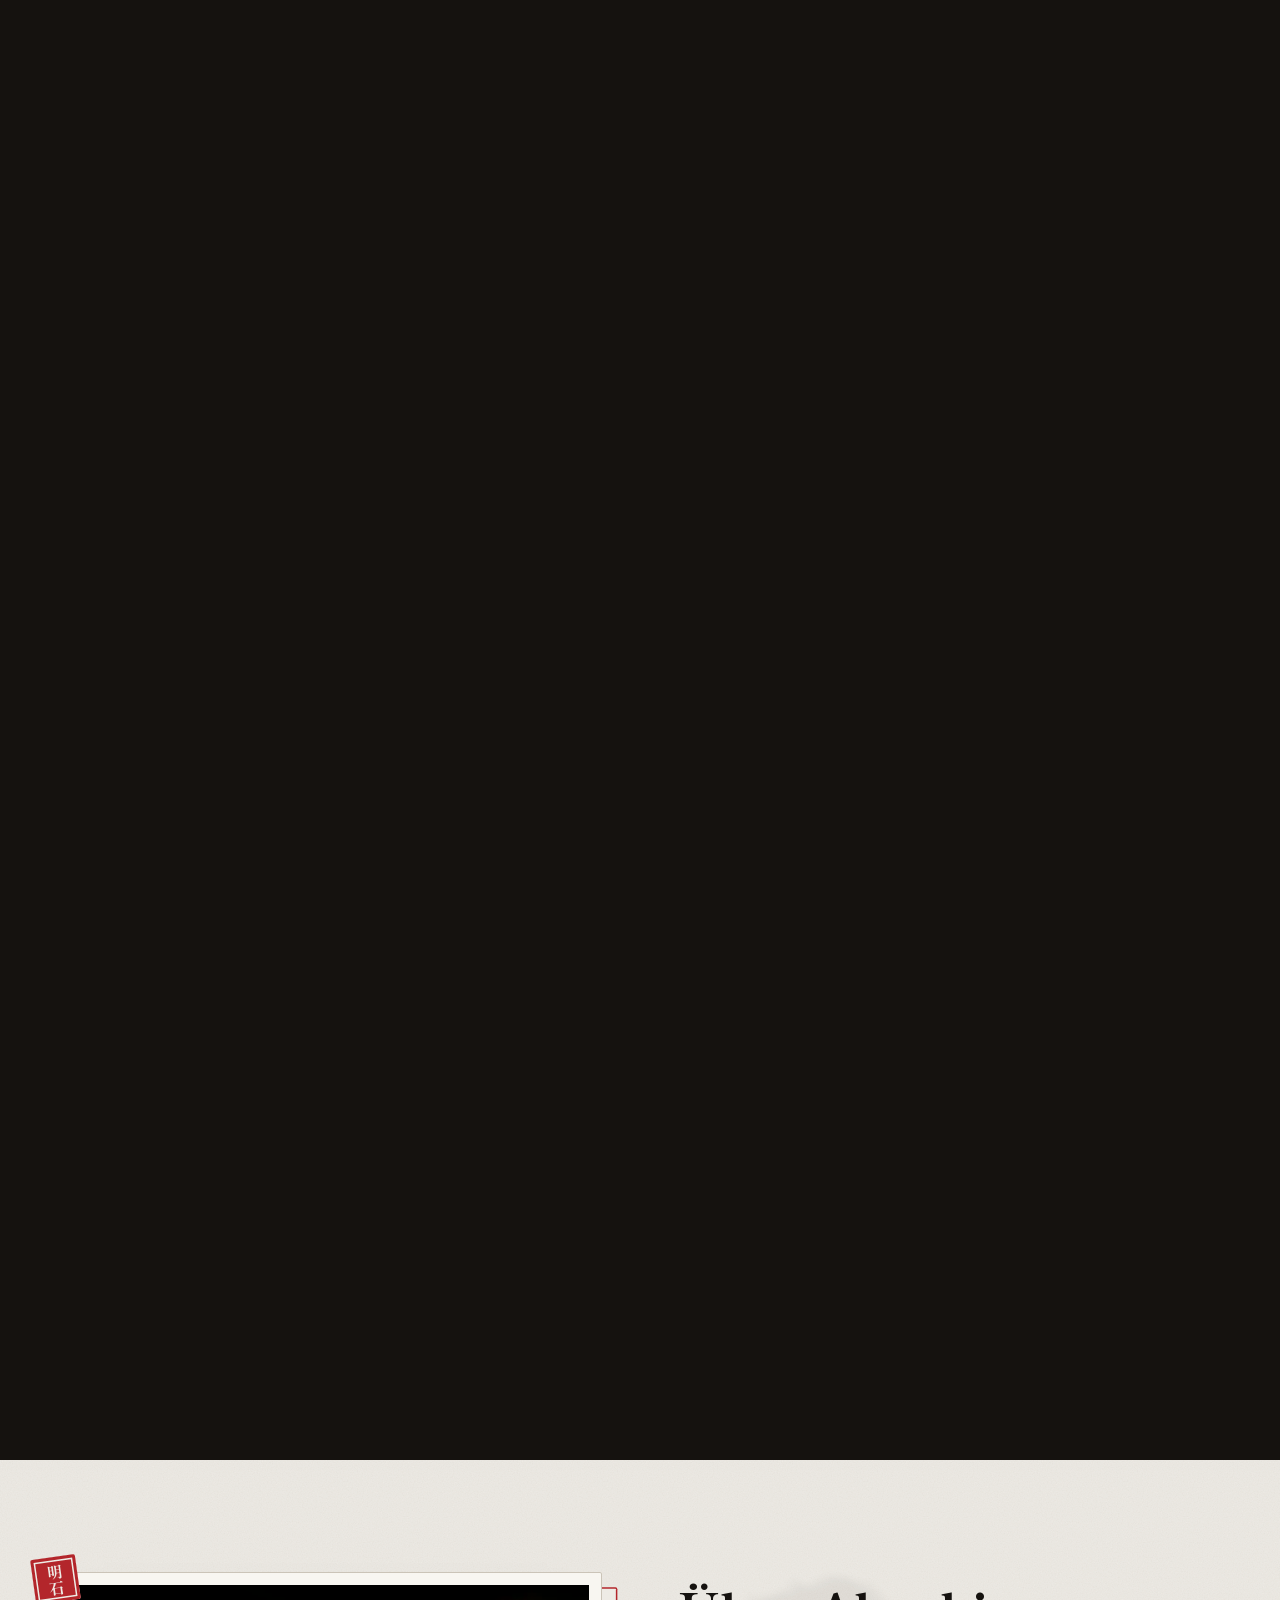
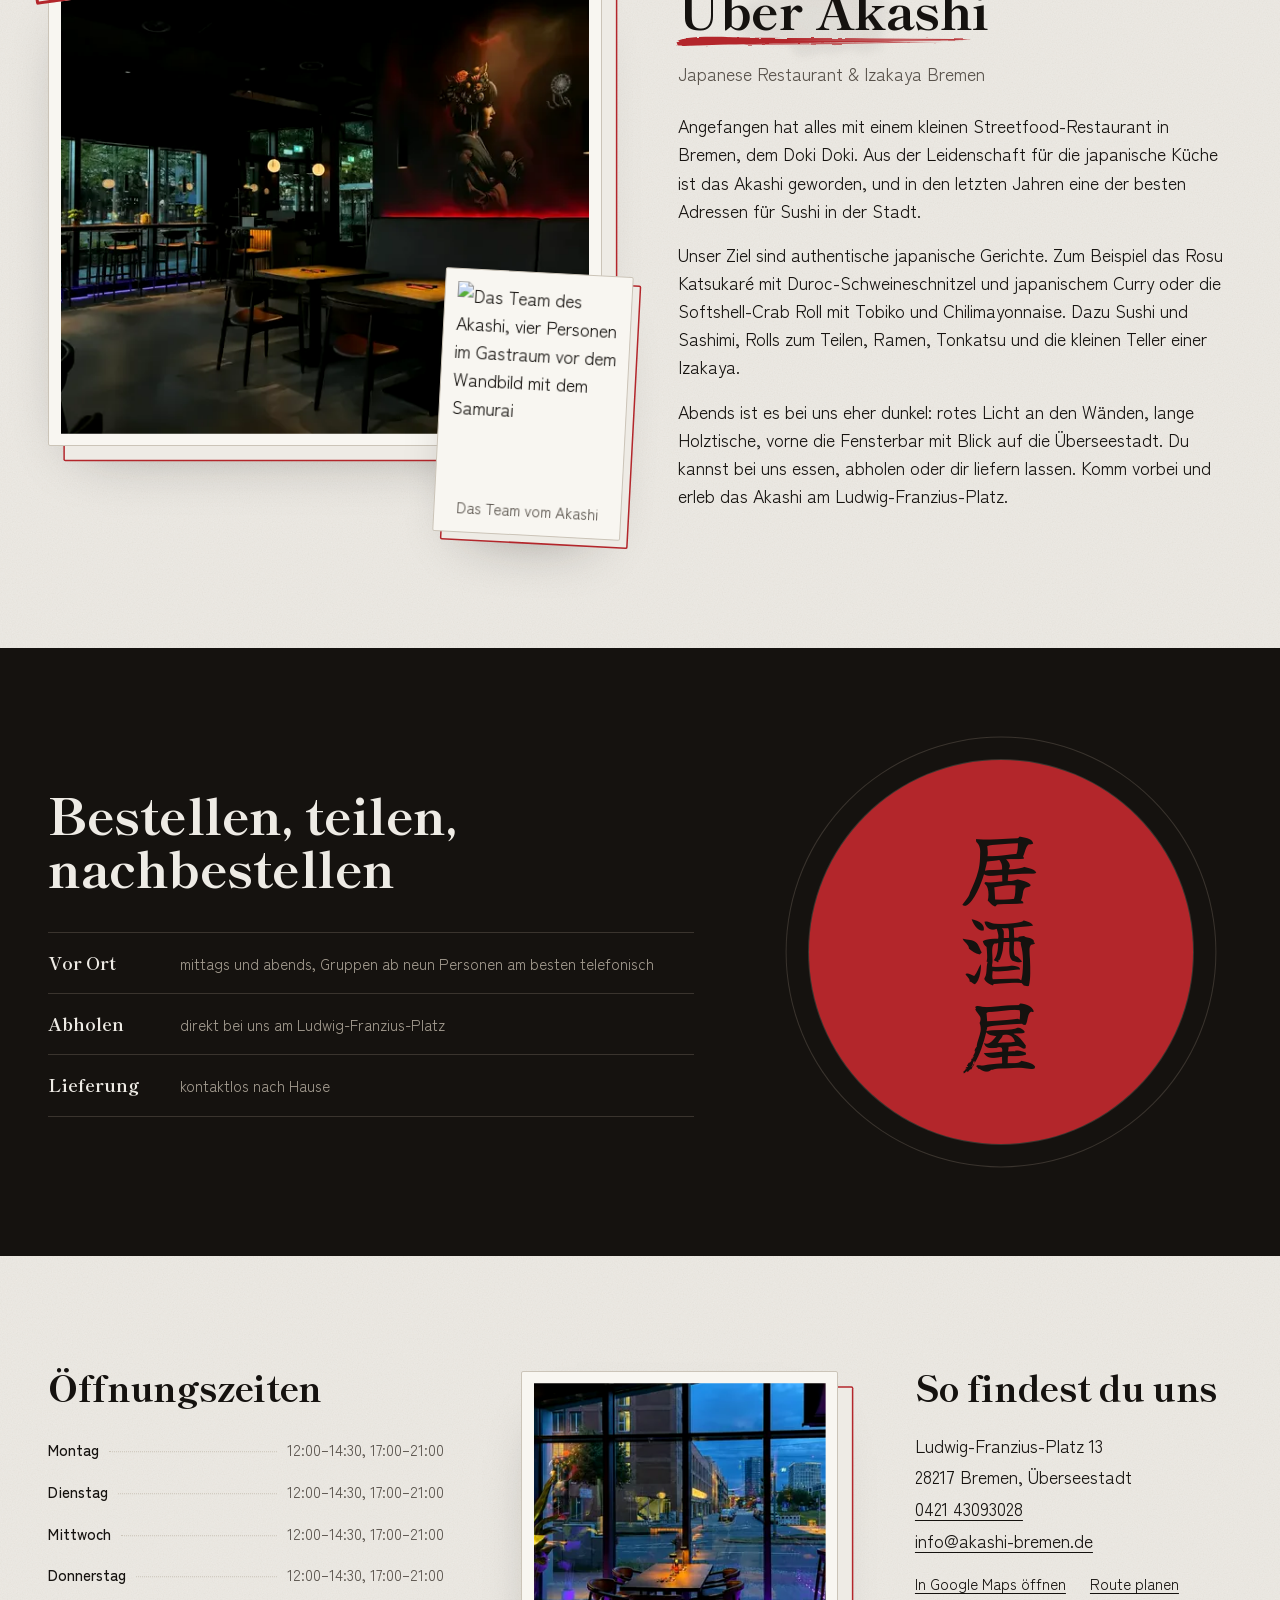
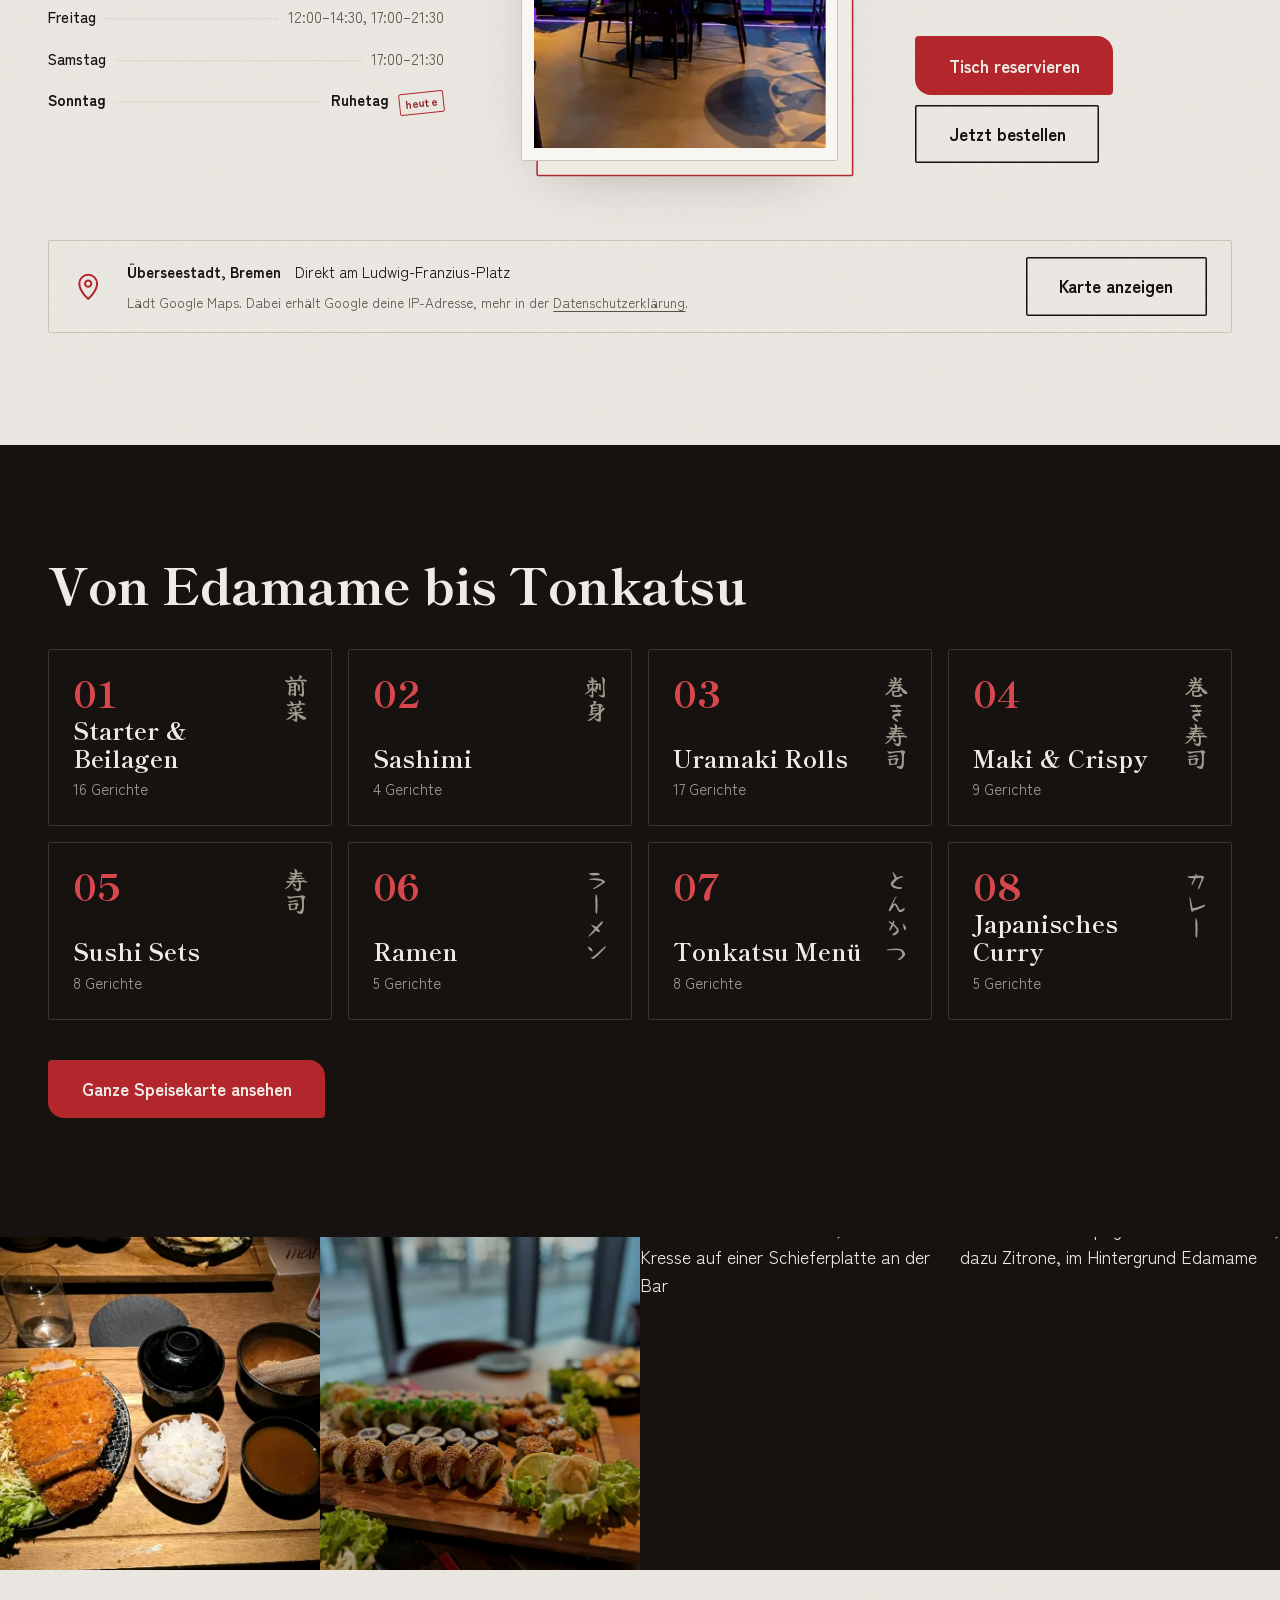
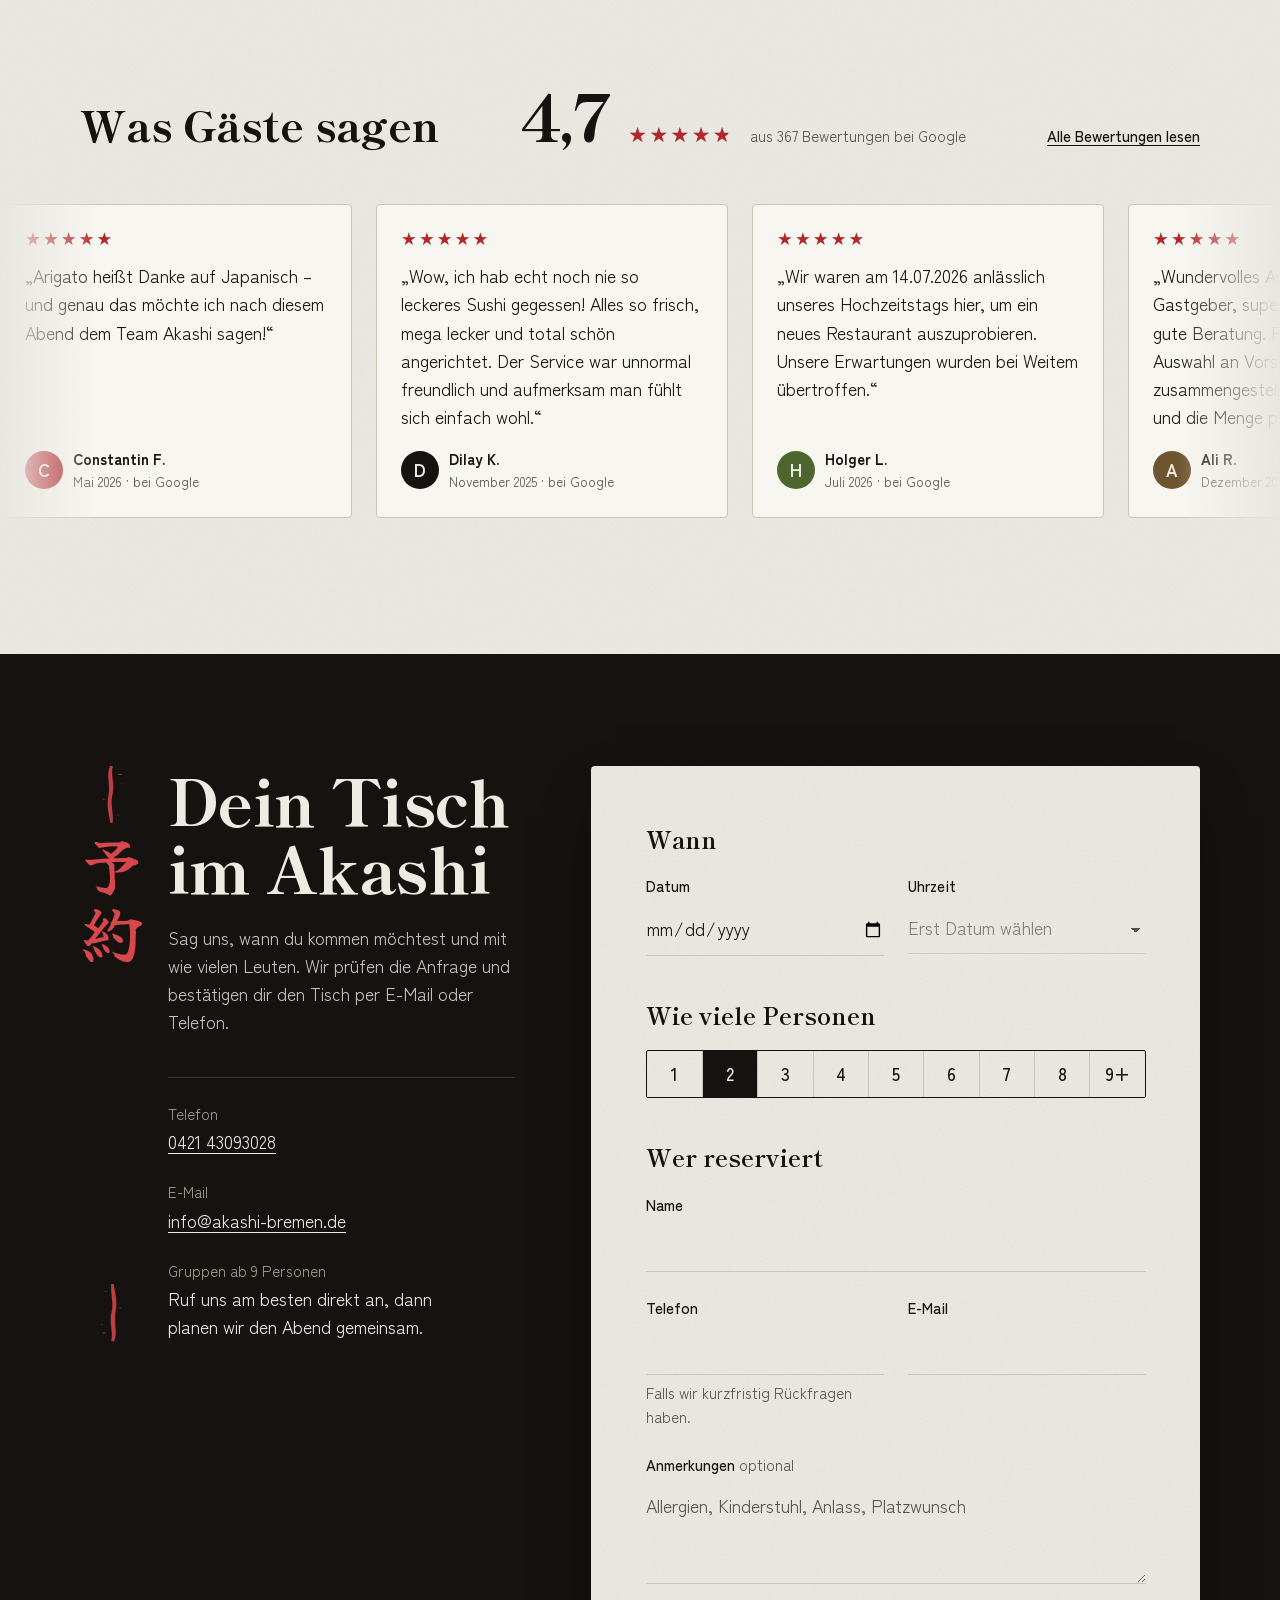
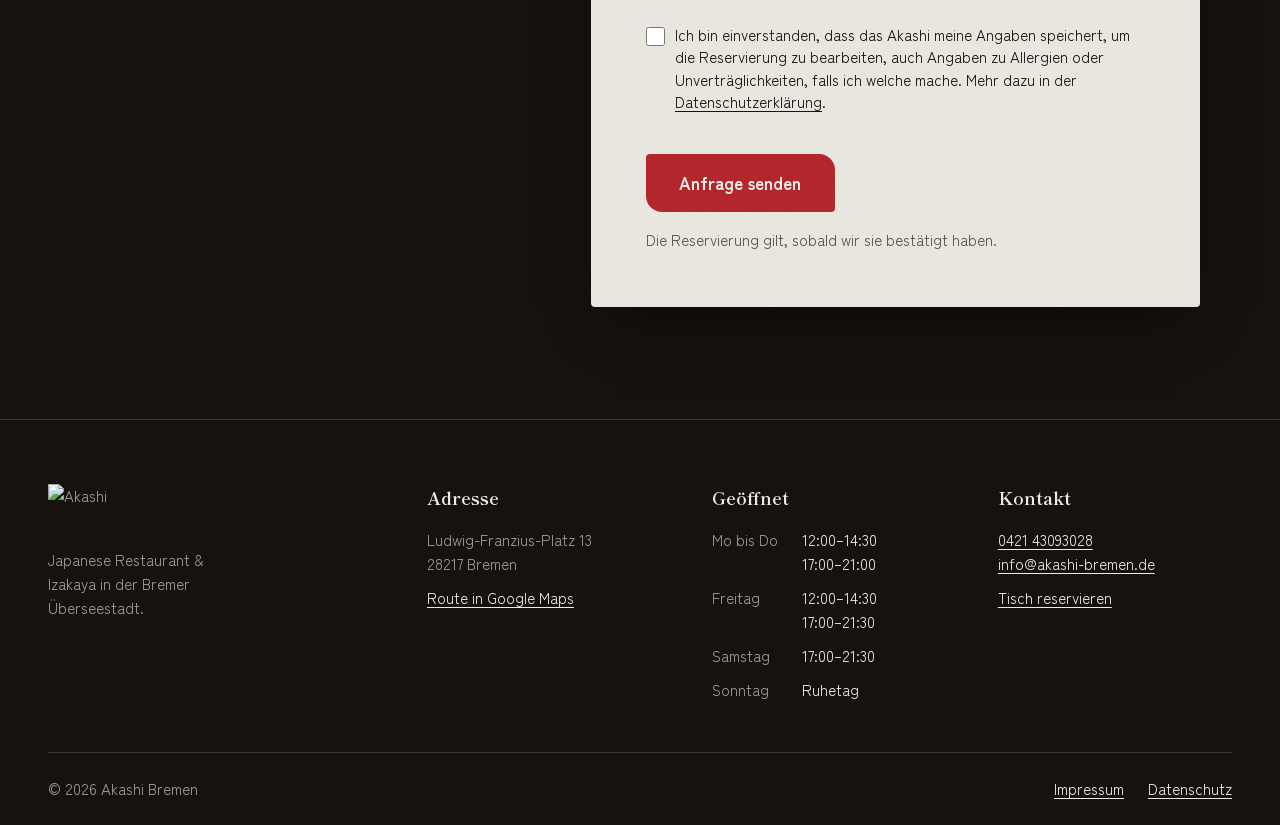
==== commit ed6cca8f: "Handy-Menü: Katana als Knopf, beim Öffnen wird die Klinge gezogen Unter 52rem war die Scheide ausgeb" ====
--- a/site/index.html
+++ b/site/index.html
@@ -103,6 +103,7 @@
   <script src="js/hero.js" defer></script>
   <script src="js/anfahrt.js" defer></script>
   <script src="js/aufdecken.js" defer></script>
+  <script src="js/menue.js" defer></script>
 </head>
 <body>
   <a class="skip" href="#inhalt">Zum Inhalt springen</a>
@@ -123,6 +124,25 @@
       <span class="saya__kojiri" aria-hidden="true"></span>
     </nav>
     <a class="kopf__knopf" href="#reservieren">Tisch reservieren</a>
+    <!-- Handy: Katana als Menü-Knopf, beim Öffnen wird die Klinge gezogen (js/menue.js). -->
+    <button class="schwertknopf" type="button" aria-expanded="false" aria-controls="schwertmenue" aria-label="Menü öffnen">
+      <svg viewBox="0 0 48 48" aria-hidden="true" focusable="false">
+        <g transform="rotate(-38 24 24)">
+          <path class="schwertknopf__klinge" d="M19 22.9 H43.5 Q46 24 43.5 25.1 H19 Z"/>
+          <rect class="schwertknopf__saya" x="19" y="21.7" width="26" height="4.6" rx="2.3"/>
+          <rect class="schwertknopf__tsuka" x="3.5" y="21.9" width="13" height="4.2" rx="1.3"/>
+          <path class="schwertknopf__wicklung" d="M5.5 22.2 l2 3.6 M8.5 22.2 l2 3.6 M11.5 22.2 l2 3.6 M7.5 22.2 l-2 3.6 M10.5 22.2 l-2 3.6 M13.5 22.2 l-2 3.6"/>
+          <rect class="schwertknopf__tsuba" x="16.3" y="19.2" width="2.9" height="9.6" rx="1.3"/>
+        </g>
+      </svg>
+    </button>
+    <nav class="schwertmenue" id="schwertmenue" aria-label="Menü" inert>
+      <a href="speisekarte.html"><span class="schwertmenue__zeichen" aria-hidden="true">品書</span>Speisekarte</a>
+      <a href="#reservieren"><span class="schwertmenue__zeichen" aria-hidden="true">予約</span>Reservierung</a>
+      <a href="#ueber-uns"><span class="schwertmenue__zeichen" aria-hidden="true">明石</span>Über uns</a>
+      <a href="#standort"><span class="schwertmenue__zeichen" aria-hidden="true">地図</span>Standort</a>
+      <p class="schwertmenue__fuss">Lieber anrufen? <a href="tel:+4942143093028">0421 43093028</a></p>
+    </nav>
   </header>
 
   <main>
--- a/site/css/tokens.css
+++ b/site/css/tokens.css
@@ -33,7 +33,7 @@
   src: url("../fonts/yuji-boku-pinsel.woff2") format("woff2");
   font-weight: 400;
   font-display: block;
-  unicode-range: U+304A,U+304B,U+304D,U+3064,U+3068,U+3093,U+30AB,U+30E1,U+30E9,U+30EC,U+30F3,U+30FC,U+4E88,U+4ED8,U+523A,U+524D,U+53D7,U+53F8,U+54C1,U+5BFF,U+5C45,U+5C4B,U+5DFB,U+660E,U+66F8,U+77F3,U+7D04,U+83DC,U+8EAB,U+9152;
+  unicode-range: U+304A,U+304B,U+304D,U+3064,U+3068,U+3093,U+30AB,U+30E1,U+30E9,U+30EC,U+30F3,U+30FC,U+4E88,U+4ED8,U+523A,U+524D,U+53D7,U+53F8,U+54C1,U+56F3,U+5730,U+5BFF,U+5C45,U+5C4B,U+5DFB,U+660E,U+66F8,U+77F3,U+7D04,U+83DC,U+8EAB,U+9152;
 }
 @font-face {
   font-family: "Zen Kaku Gothic New";
--- a/site/css/site.css
+++ b/site/css/site.css
@@ -2286,3 +2286,105 @@
   min-height: calc(100svh - 6rem);
 }
 .bestaetigung__wege { display: flex; flex-wrap: wrap; gap: var(--space-xs) var(--space-m); margin: var(--space-2xs) 0 0; }
+
+/* ── Handy-Menü: Katana als Knopf (30.09.2026) ─────────────────────────────
+   Unter 52rem passt die Scheide mit vier Einträgen nicht mehr in den Kopf.
+   Stattdessen sitzt dort ein kleines Katana. Beim Öffnen gleitet die Scheide
+   von der Klinge, das Schwert ist gezogen, und das Menü klappt darunter auf.
+   Verhalten in js/menue.js. */
+.schwertknopf,
+.schwertmenue { display: none; }
+
+@media (max-width: 52rem) {
+  .kopf--mitte { grid-template-columns: auto minmax(0, 1fr) auto auto; column-gap: var(--space-xs); }
+  .kopf--mitte .kopf__knopf { grid-column: 3; }
+
+  .schwertknopf {
+    grid-column: 4;
+    display: grid;
+    place-items: center;
+    width: 2.9rem;
+    height: 2.9rem;
+    margin-right: -0.35rem;
+    padding: 0;
+    border: 0;
+    border-radius: 50%;
+    background: transparent;
+    cursor: pointer;
+    -webkit-tap-highlight-color: transparent;
+  }
+  .schwertknopf svg { width: 2.8rem; height: 2.8rem; overflow: visible; }
+  .schwertknopf__klinge { fill: var(--hagane); }
+  .schwertknopf__saya { fill: var(--shu-deep); stroke: var(--kin); stroke-width: 0.7; }
+  .schwertknopf__tsuka { fill: var(--washi); }
+  .schwertknopf__wicklung { fill: none; stroke: var(--urushi); stroke-width: 1.1; stroke-linecap: round; }
+  .schwertknopf__tsuba { fill: var(--kin); }
+  .schwertknopf__saya {
+    transition: transform 420ms var(--ease-out), opacity 300ms var(--ease-out);
+  }
+  .schwertknopf:focus-visible { outline: 2px solid var(--shu-on-dark); outline-offset: 2px; }
+  /* Gezogen: die Scheide gleitet von der Klinge und verschwindet */
+  .schwertknopf[aria-expanded="true"] .schwertknopf__saya { transform: translateX(14px); opacity: 0; }
+
+  /* Das Menü klappt unter dem Kopf auf */
+  .kopf[data-menue-offen] { background: var(--sumi); border-bottom-color: var(--sumi-line); }
+  .schwertmenue {
+    position: absolute;
+    top: 100%;
+    left: 0;
+    right: 0;
+    display: grid;
+    padding: var(--space-2xs) clamp(1rem, 4vw, 3rem) var(--space-m);
+    background: var(--sumi);
+    border-bottom: 2px solid var(--shu);
+    box-shadow: 0 24px 40px -20px rgb(0 0 0 / 0.7);
+    visibility: hidden;
+    clip-path: inset(0 0 100% 0);
+    transition: clip-path 380ms var(--ease-out), visibility 0s linear 380ms;
+  }
+  .schwertmenue[data-offen] {
+    visibility: visible;
+    clip-path: inset(0 0 -2.5rem 0);
+    transition: clip-path 420ms var(--ease-out), visibility 0s;
+  }
+  .schwertmenue > a {
+    display: flex;
+    align-items: baseline;
+    gap: var(--space-s);
+    min-height: 3.4rem;
+    padding: var(--space-xs) 0;
+    border-bottom: 1px solid var(--sumi-line);
+    font-family: var(--font-display);
+    font-size: var(--step-2);
+    font-weight: 700;
+    color: var(--washi);
+    text-decoration: none;
+  }
+  .schwertmenue > a[aria-current] { color: var(--shu-on-dark); }
+  .schwertmenue__zeichen {
+    width: 2.6em;
+    flex: none;
+    font-family: var(--font-pinsel);
+    font-size: 0.62em;
+    font-weight: 400;
+    color: var(--shu-on-dark);
+  }
+  .schwertmenue__fuss { margin: var(--space-s) 0 0; font-size: var(--step--1); color: var(--sabi); }
+  .schwertmenue__fuss a { color: var(--washi); }
+
+  /* Einträge schieben sich nacheinander herein */
+  @media (prefers-reduced-motion: no-preference) {
+    .schwertmenue > a { opacity: 0; transform: translateY(-0.5rem); transition: opacity 260ms var(--ease-out), transform 360ms var(--ease-out); }
+    .schwertmenue[data-offen] > a { opacity: 1; transform: none; }
+    .schwertmenue[data-offen] > a:nth-child(2) { transition-delay: 40ms; }
+    .schwertmenue[data-offen] > a:nth-child(3) { transition-delay: 80ms; }
+    .schwertmenue[data-offen] > a:nth-child(4) { transition-delay: 120ms; }
+  }
+  @media (prefers-reduced-motion: reduce) {
+    .schwertmenue, .schwertmenue[data-offen], .schwertknopf__saya { transition: none; }
+  }
+}
+/* Ganz schmal: der Reservieren-Knopf wird etwas kompakter, damit alles passt */
+@media (max-width: 24rem) {
+  .kopf--mitte .kopf__knopf { padding-inline: 0.85rem; font-size: 0.8rem; }
+}
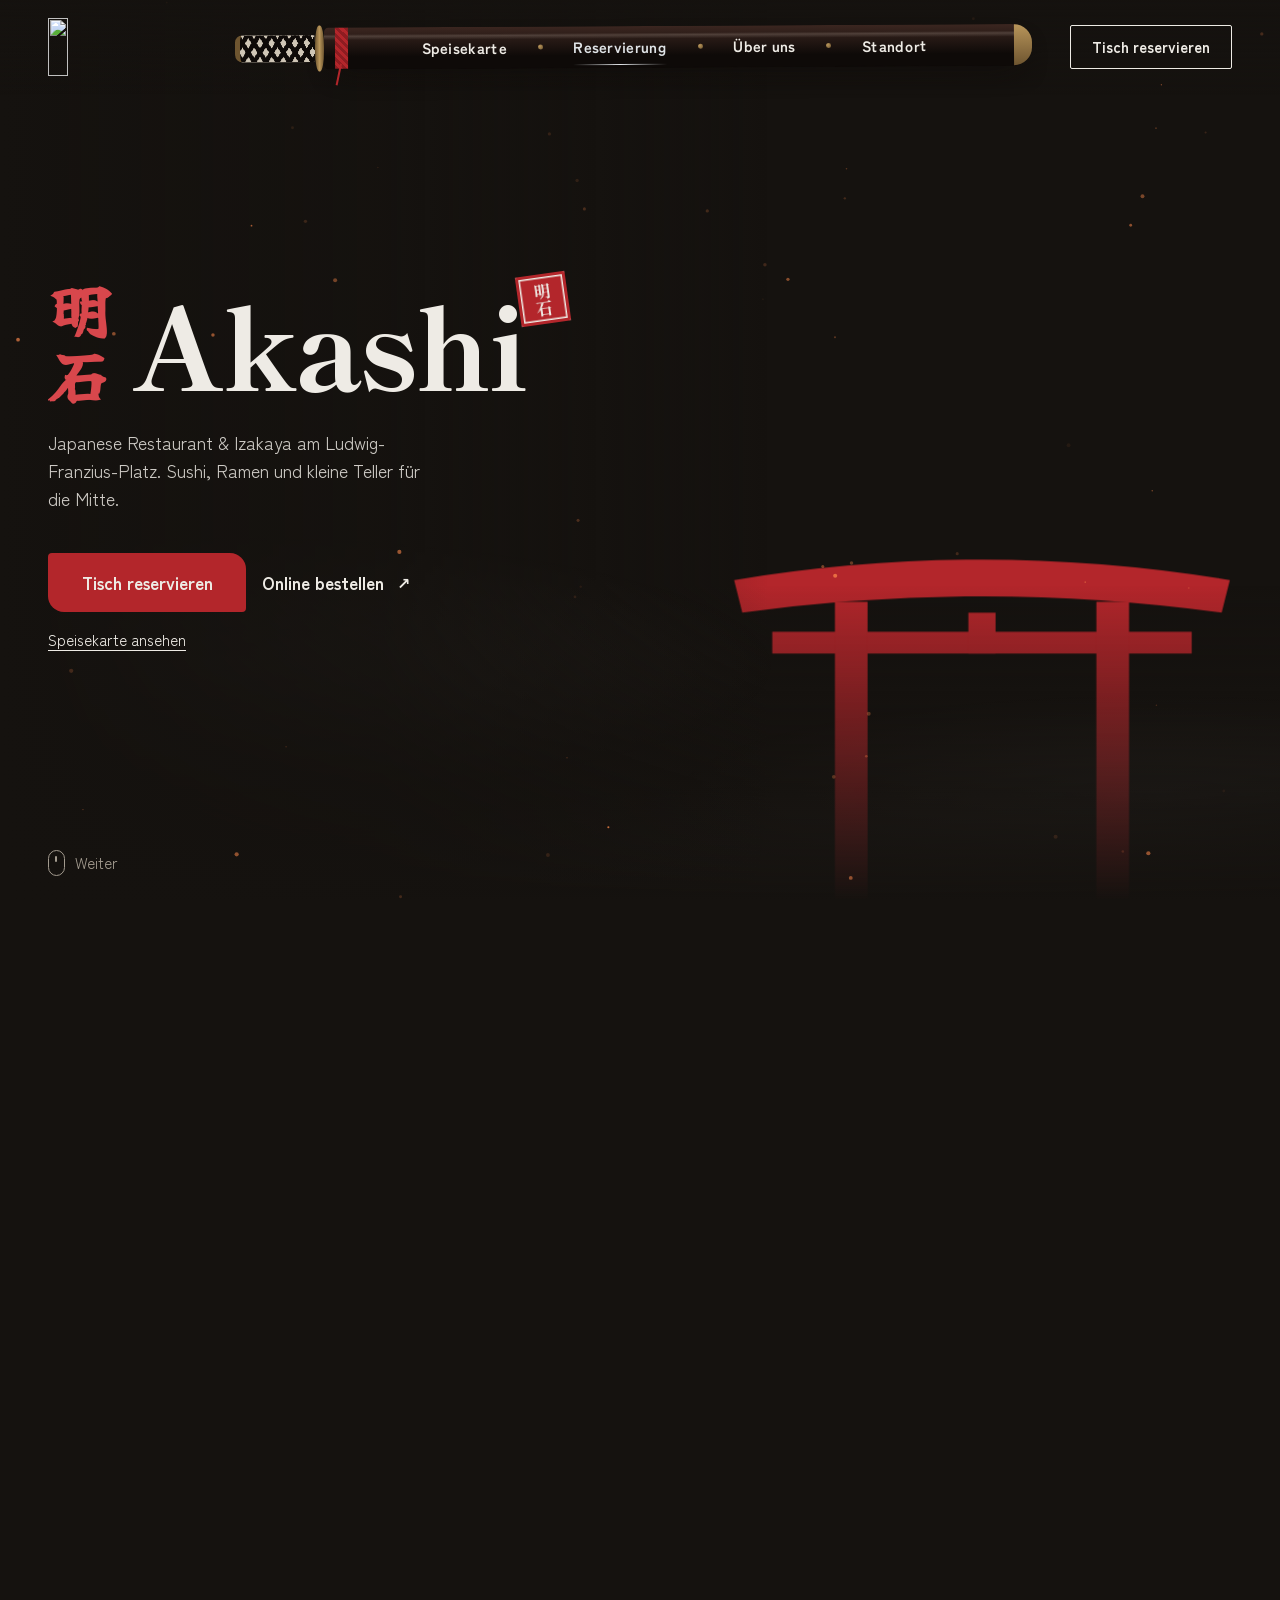
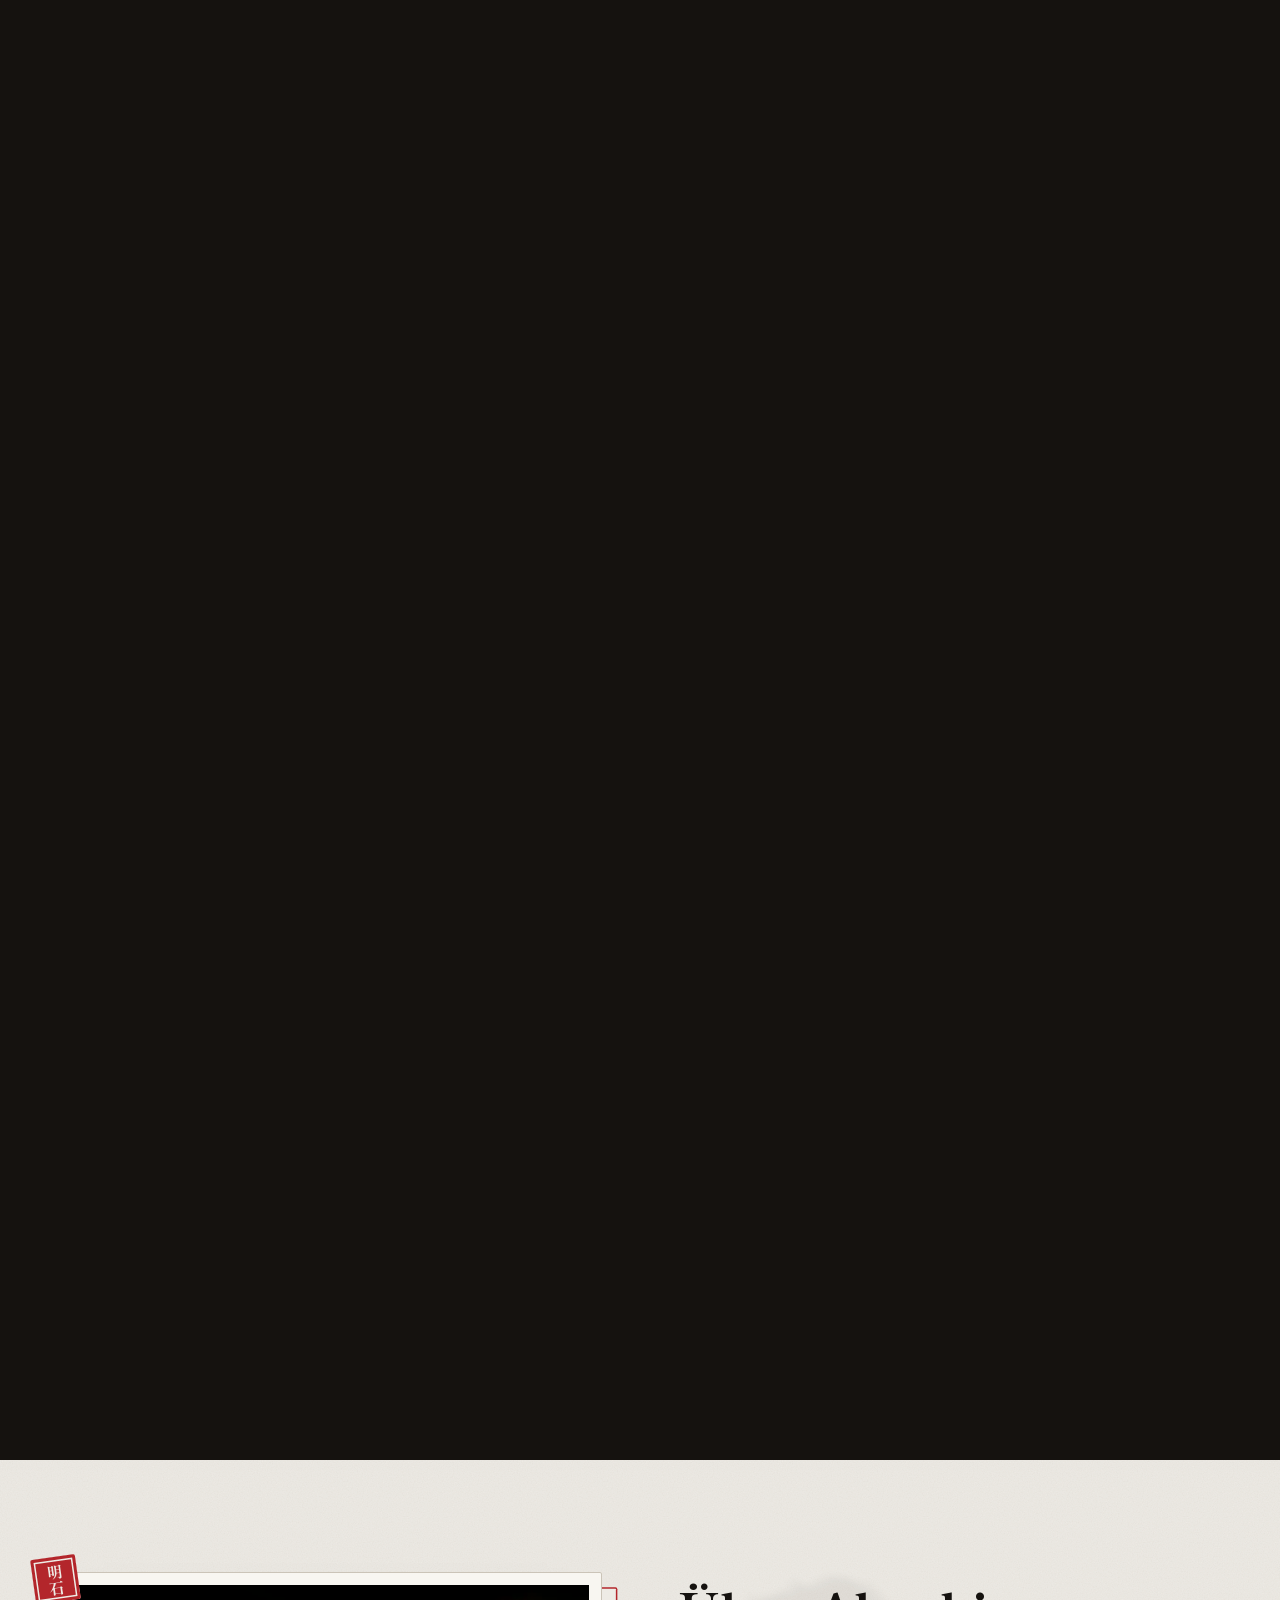
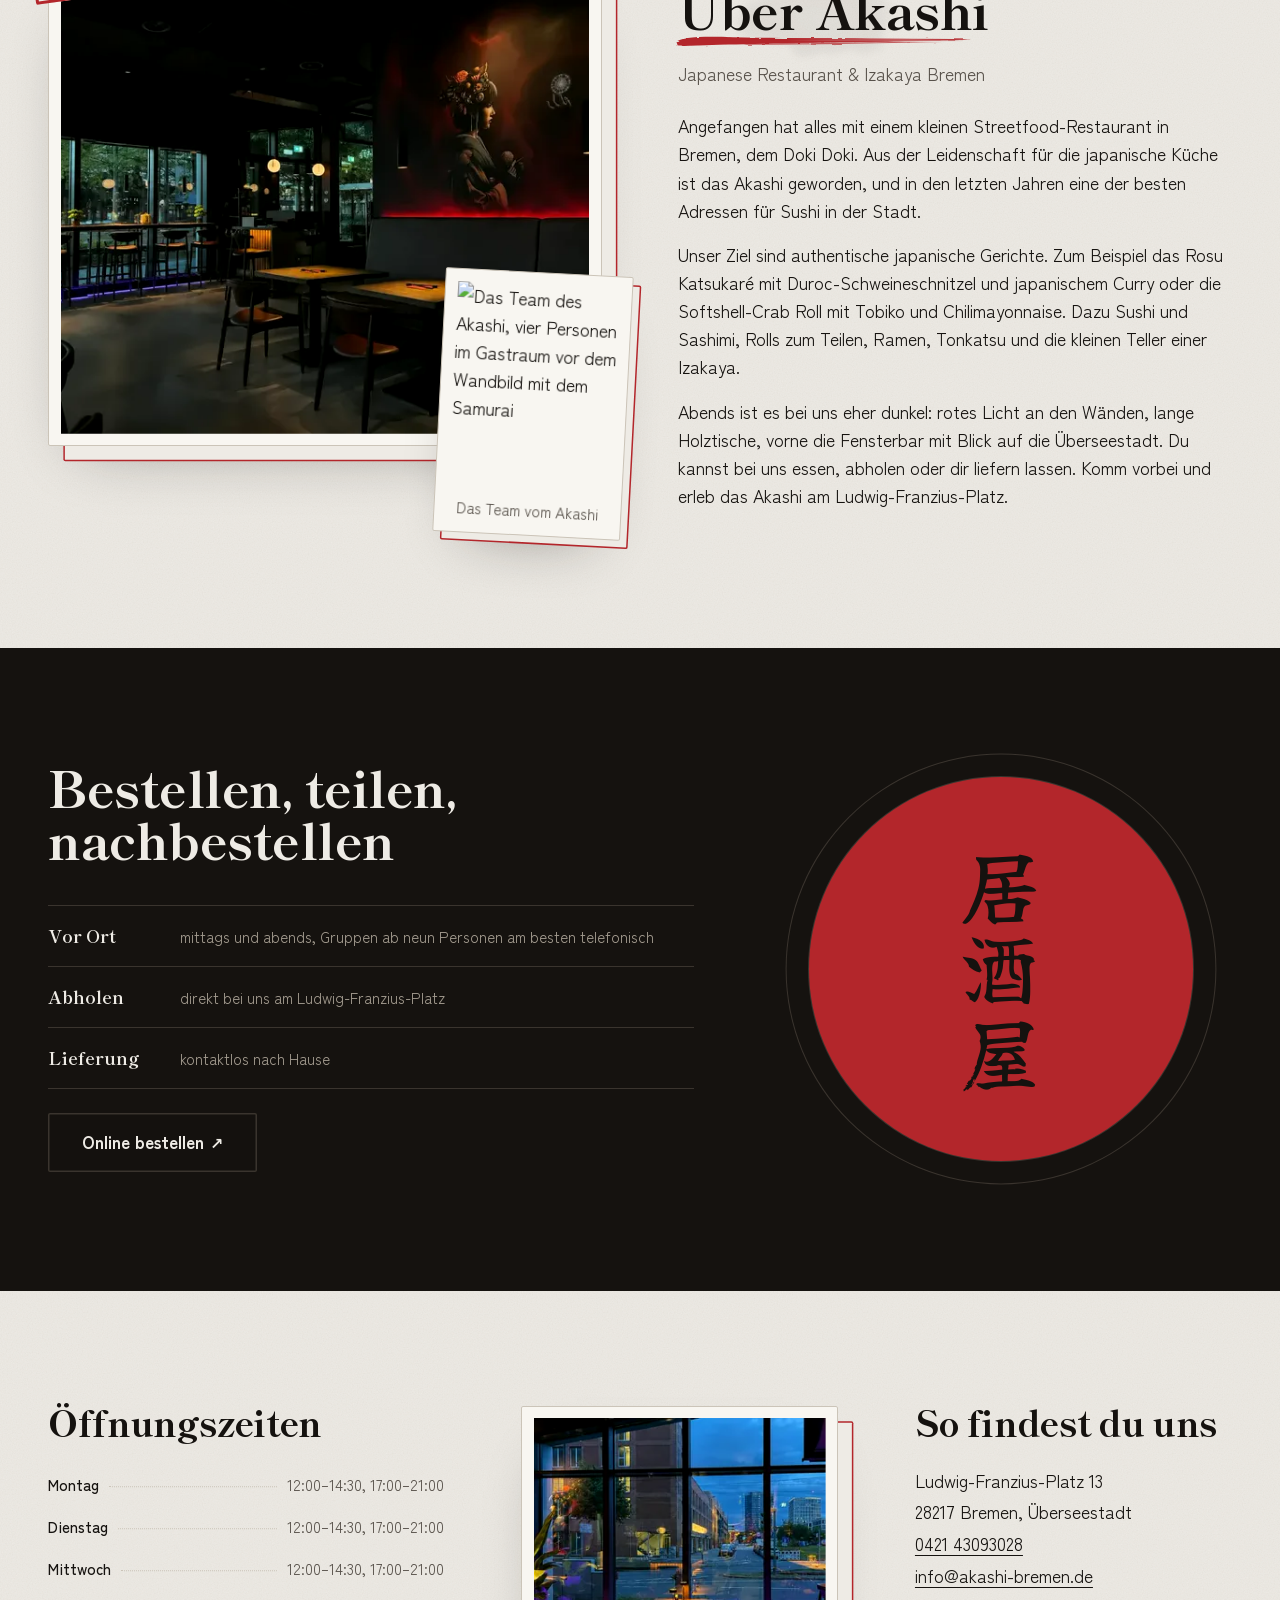
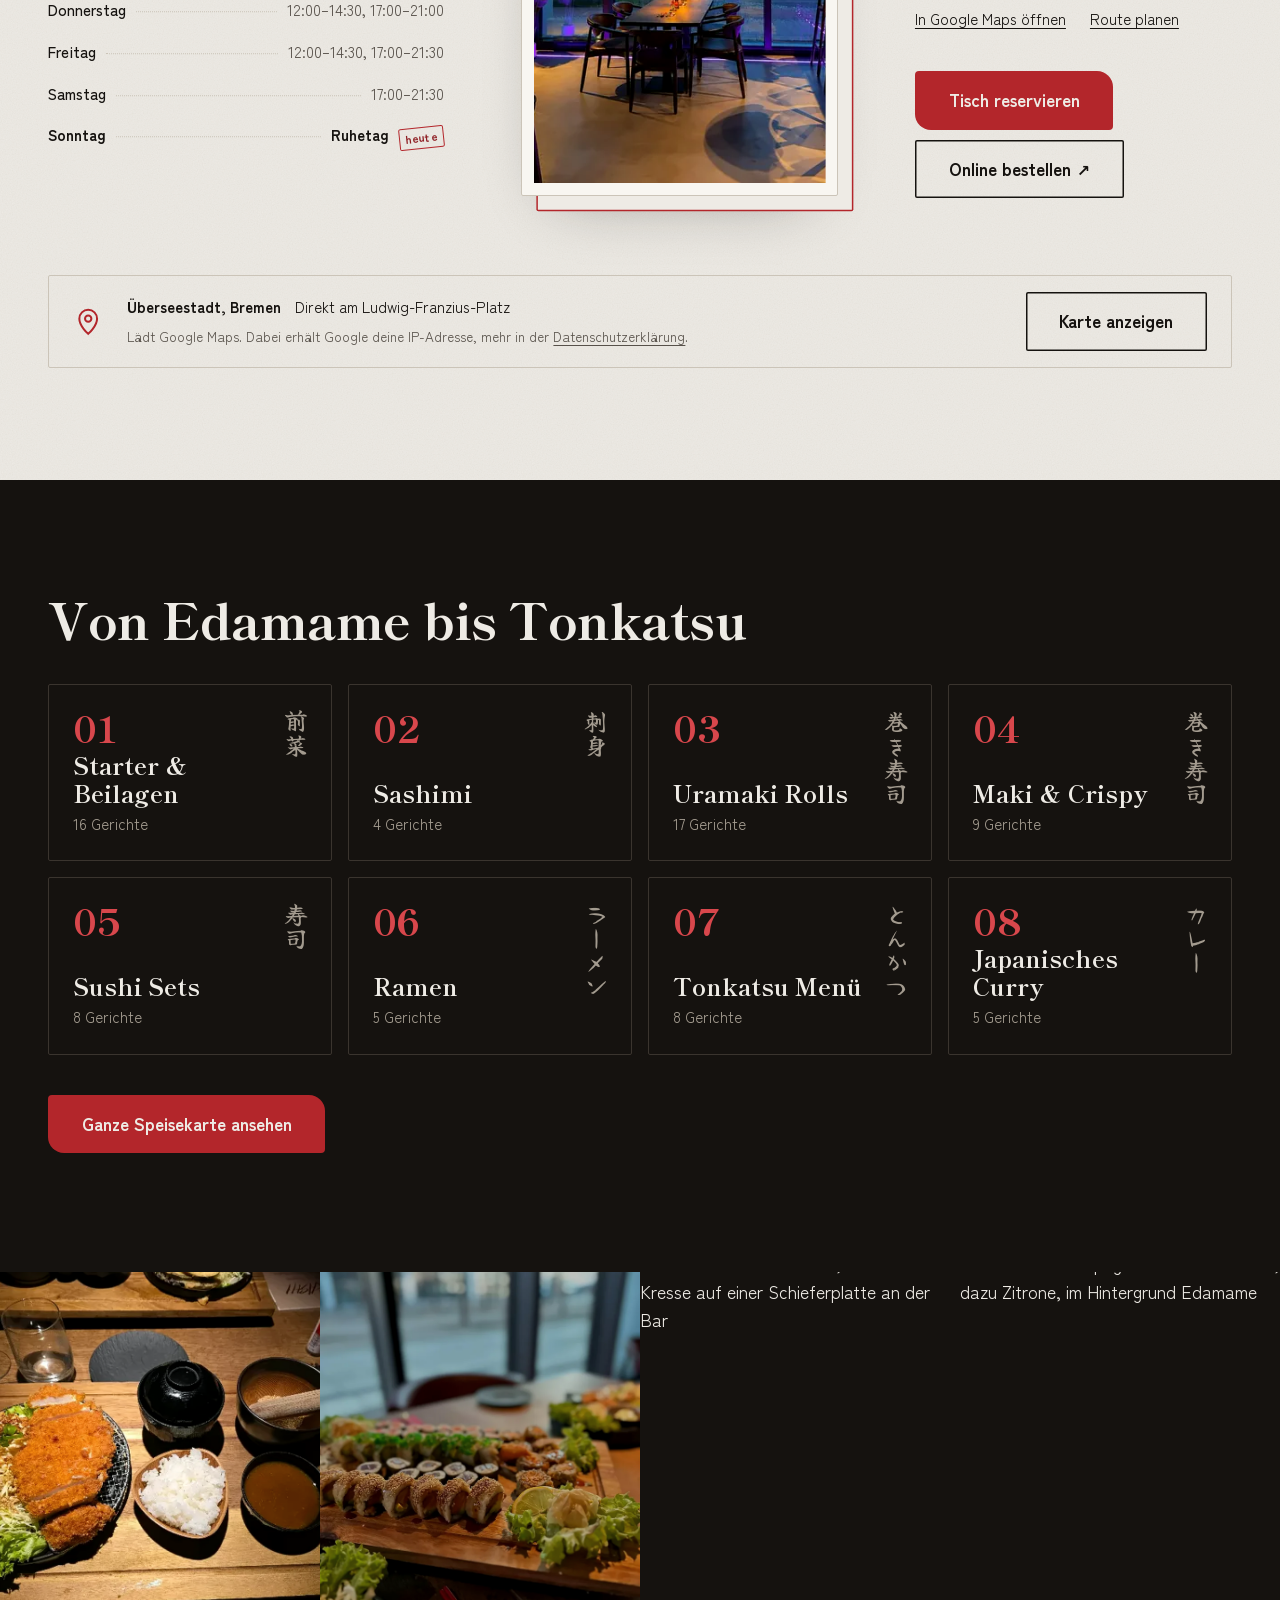
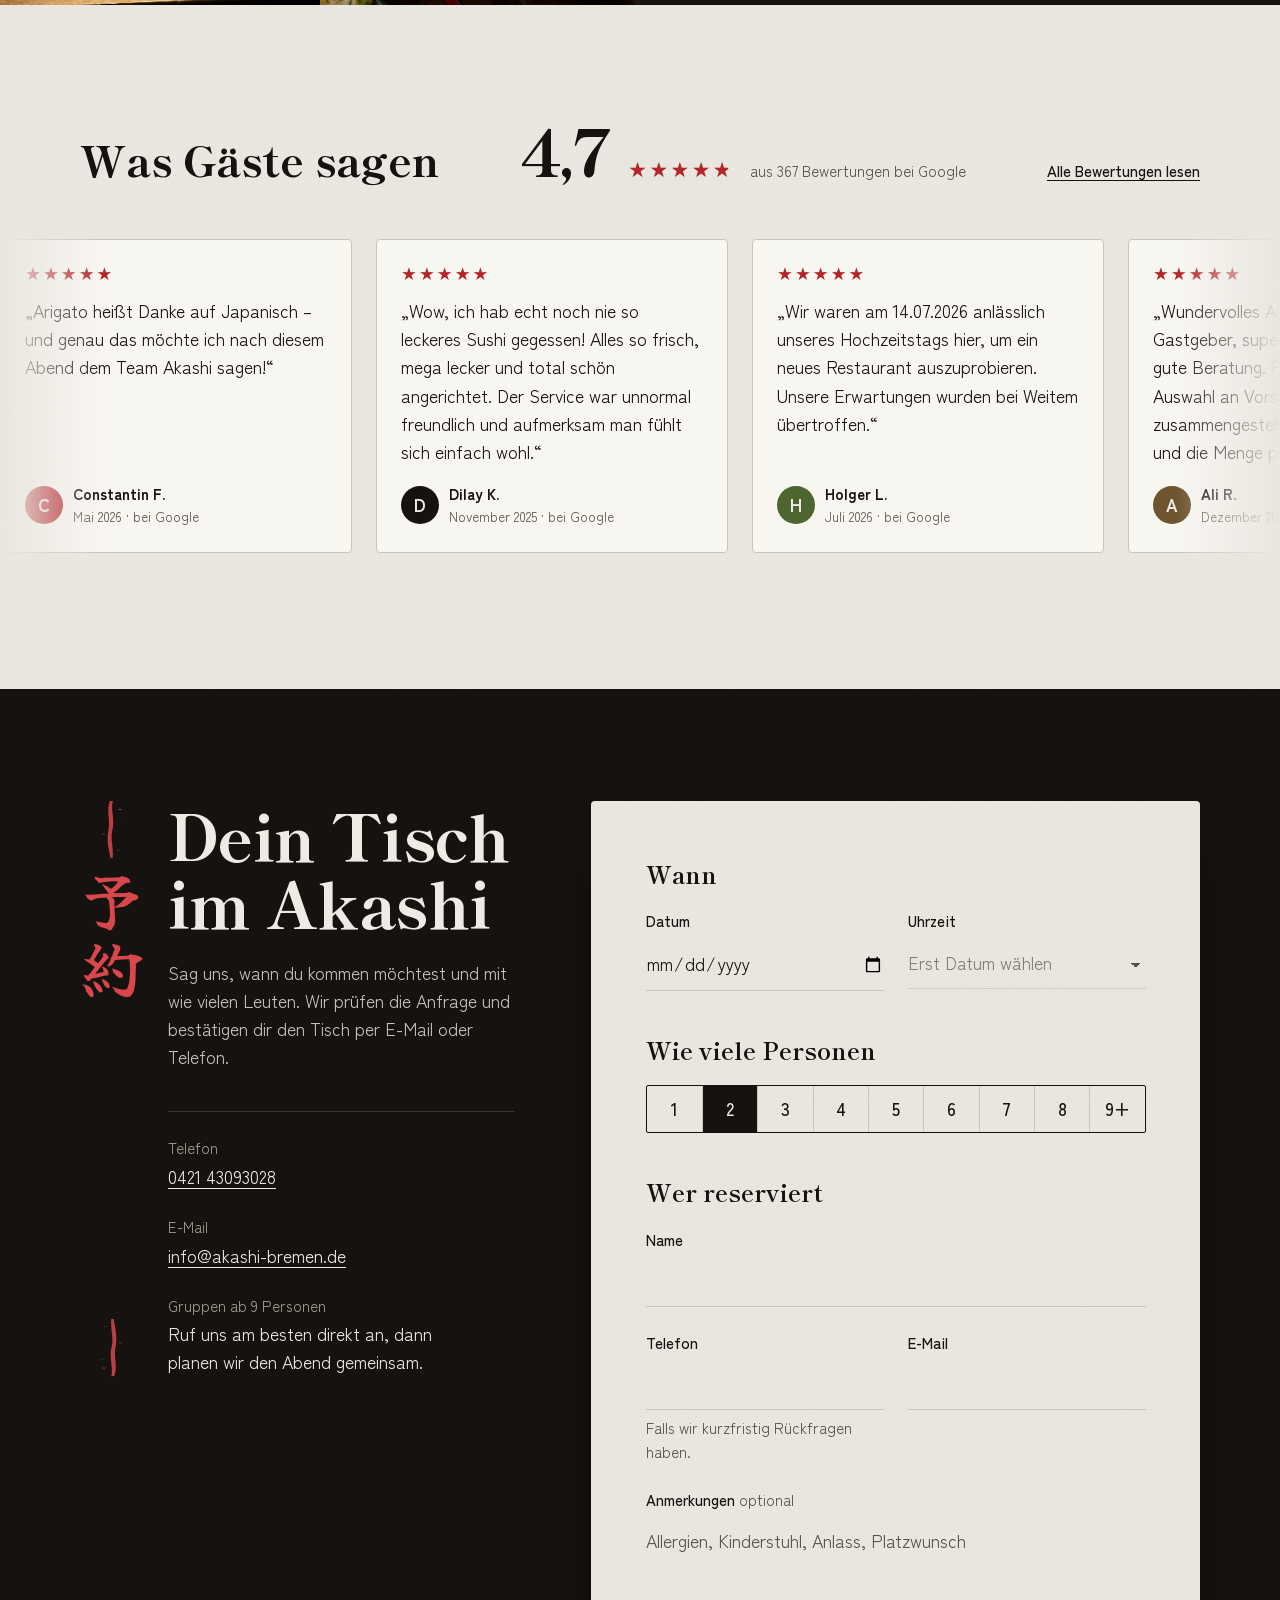
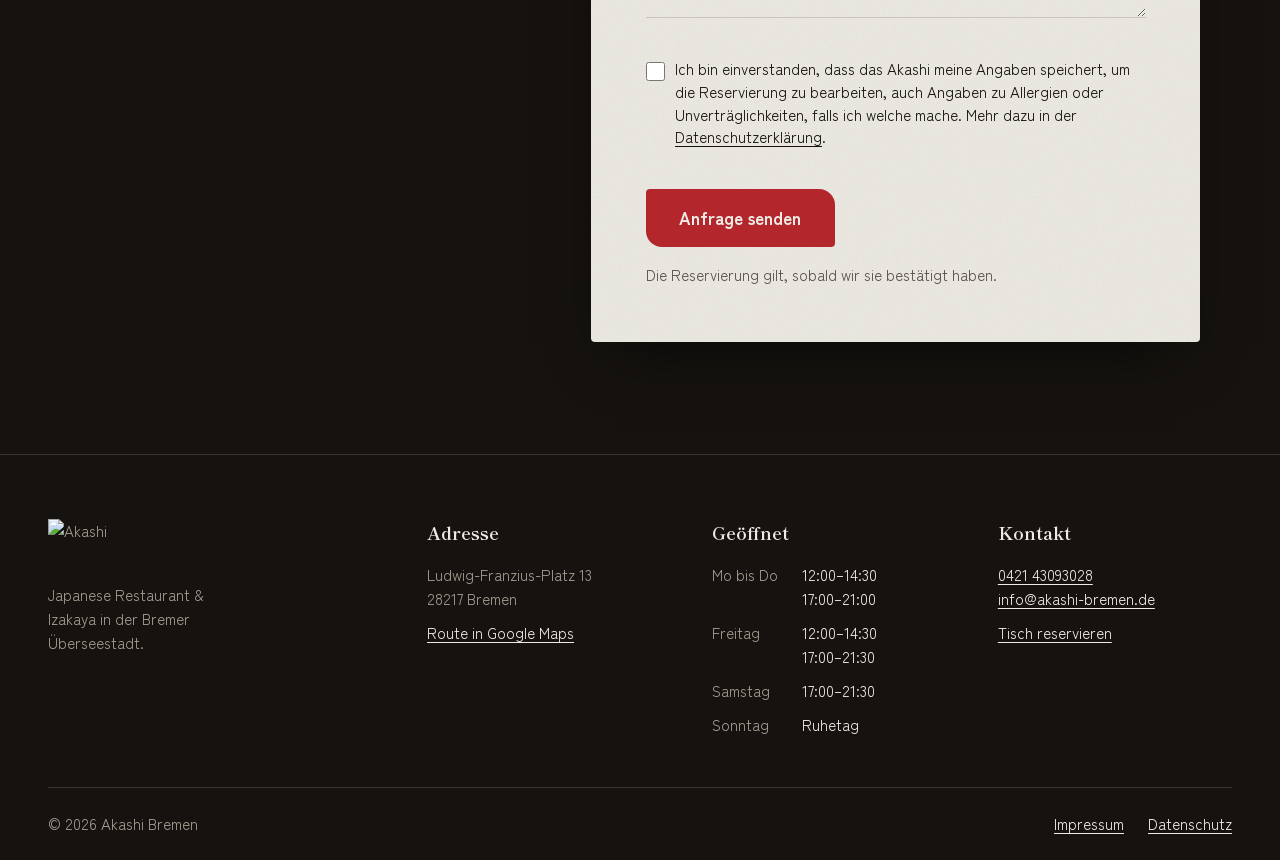
==== commit bfae3639: "Online bestellen: Links zum FoodAmigos-Shop auf akashi-bremen.de Im Hero neben Tisch reservieren, un" ====
--- a/site/index.html
+++ b/site/index.html
@@ -141,6 +141,7 @@
       <a href="#reservieren"><span class="schwertmenue__zeichen" aria-hidden="true">予約</span>Reservierung</a>
       <a href="#ueber-uns"><span class="schwertmenue__zeichen" aria-hidden="true">明石</span>Über uns</a>
       <a href="#standort"><span class="schwertmenue__zeichen" aria-hidden="true">地図</span>Standort</a>
+      <a class="schwertmenue__bestellen" href="https://www.akashi-bremen.de/speisekarte" target="_blank" rel="noopener">Online bestellen<span class="extern" aria-hidden="true">↗</span><span class="visually-hidden"> (öffnet in neuem Tab)</span></a>
       <p class="schwertmenue__fuss">Lieber anrufen? <a href="tel:+4942143093028">0421 43093028</a></p>
     </nav>
   </header>
@@ -187,7 +188,8 @@
             </p>
             <div class="hero__handlung">
               <a class="knopf" href="#reservieren">Tisch reservieren</a>
-              <a class="knopf knopf--hell" href="speisekarte.html">Speisekarte</a>
+              <a class="knopf knopf--hell" href="https://www.akashi-bremen.de/speisekarte" target="_blank" rel="noopener">Online bestellen<span class="extern" aria-hidden="true">↗</span><span class="visually-hidden"> (öffnet in neuem Tab)</span></a>
+              <a class="hero__karte" href="speisekarte.html">Speisekarte ansehen</a>
             </div>
           </div>
 
@@ -243,6 +245,7 @@
           <li><strong>Abholen</strong> direkt bei uns am Ludwig-Franzius-Platz</li>
           <li><strong>Lieferung</strong> kontaktlos nach Hause</li>
         </ul>
+        <p class="izakaya__bestellen aufdeck"><a class="knopf knopf--hell" href="https://www.akashi-bremen.de/speisekarte" target="_blank" rel="noopener">Online bestellen<span class="extern" aria-hidden="true">↗</span><span class="visually-hidden"> (öffnet in neuem Tab)</span></a></p>
       </div>
       <div class="emblem aufdeck" aria-hidden="true">
         <span class="emblem__sonne"></span>
@@ -284,7 +287,7 @@
         </p>
         <div class="standort__knoepfe">
           <a class="knopf" href="#reservieren">Tisch reservieren</a>
-          <a class="knopf knopf--linie" href="tel:+4942143093028">Jetzt bestellen</a>
+          <a class="knopf knopf--linie" href="https://www.akashi-bremen.de/speisekarte" target="_blank" rel="noopener">Online bestellen<span class="extern" aria-hidden="true">↗</span><span class="visually-hidden"> (öffnet in neuem Tab)</span></a>
         </div>
       </div>
 
--- a/site/css/site.css
+++ b/site/css/site.css
@@ -2388,3 +2388,45 @@
 @media (max-width: 24rem) {
   .kopf--mitte .kopf__knopf { padding-inline: 0.85rem; font-size: 0.8rem; }
 }
+
+/* ── Online bestellen (01.10.2026) ─────────────────────────────────────────
+   Führt zum FoodAmigos-Shop auf www.akashi-bremen.de/speisekarte, neuer Tab. */
+.visually-hidden {
+  position: absolute !important;
+  width: 1px; height: 1px;
+  margin: -1px; padding: 0;
+  overflow: hidden;
+  clip: rect(0 0 0 0);
+  white-space: nowrap;
+  border: 0;
+}
+.extern { display: inline-block; margin-left: 0.35em; font-size: 0.9em; transition: transform 200ms var(--ease-out); }
+a:hover > .extern { transform: translate(2px, -2px); }
+.hero__karte { flex-basis: 100%; font-size: var(--step--1); color: var(--washi); text-underline-offset: 0.25em; }
+.izakaya__bestellen { margin: var(--space-m) 0 0; }
+.karte__bestellen { margin: var(--space-m) 0 0; }
+.schwertmenue__bestellen {
+  display: flex;
+  justify-content: center;
+  align-items: center;
+  margin-top: var(--space-m);
+  padding: 0.85rem 1rem;
+  border-radius: var(--radius-round);
+  background: var(--shu);
+  color: var(--washi);
+  font-weight: 700;
+  text-decoration: none;
+}
+/* Externer Link im Hero: nur der Schrägpfeil, nicht zusätzlich der Pfeil nach rechts */
+.hero .knopf.knopf--hell[target="_blank"]::after { content: none; }
+.hero .knopf.knopf--hell[target="_blank"] .extern { display: inline-block; }
+/* Bestell-Knopf im Handy-Menü nicht wie die großen Menü-Einträge setzen */
+.schwertmenue > a.schwertmenue__bestellen {
+  min-height: 0;
+  padding: 0.85rem 1rem;
+  border-bottom: 0;
+  font-family: var(--font-body);
+  font-size: var(--step-0);
+  font-weight: 700;
+  color: var(--washi);
+}
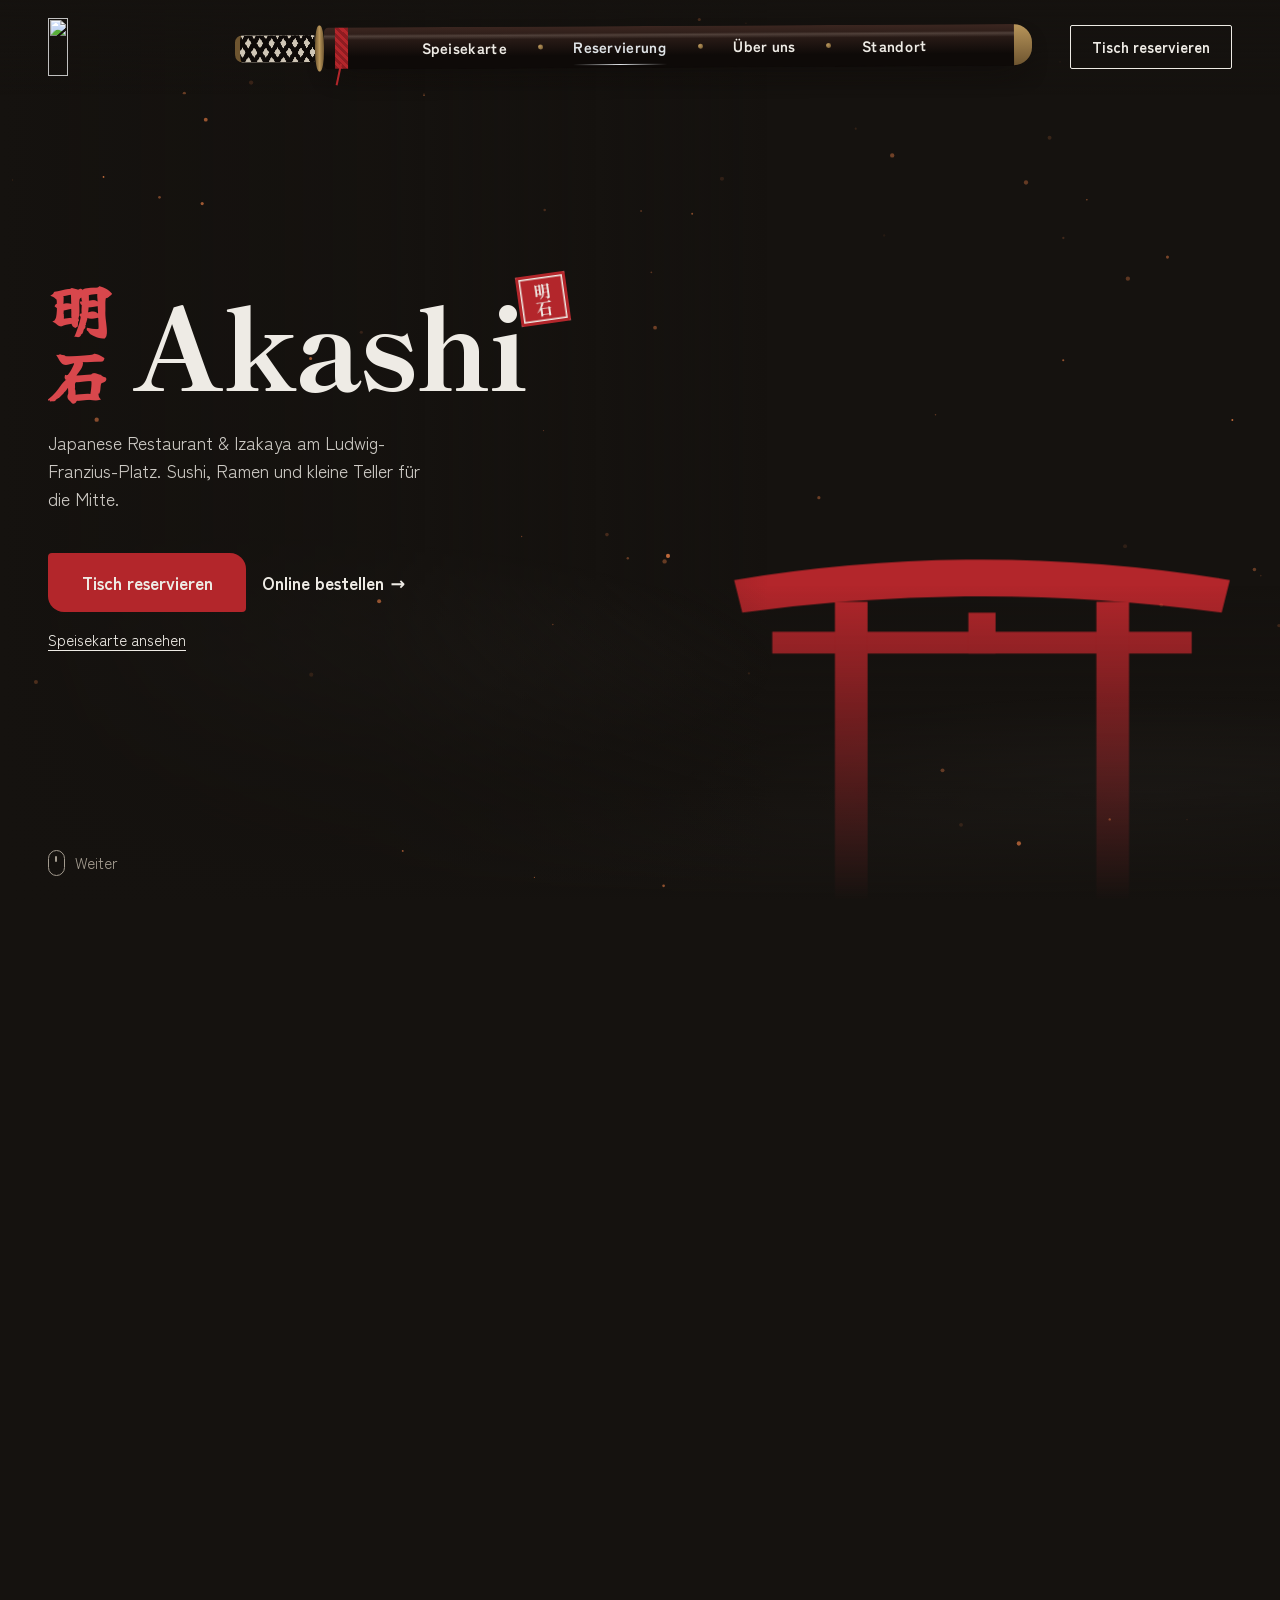
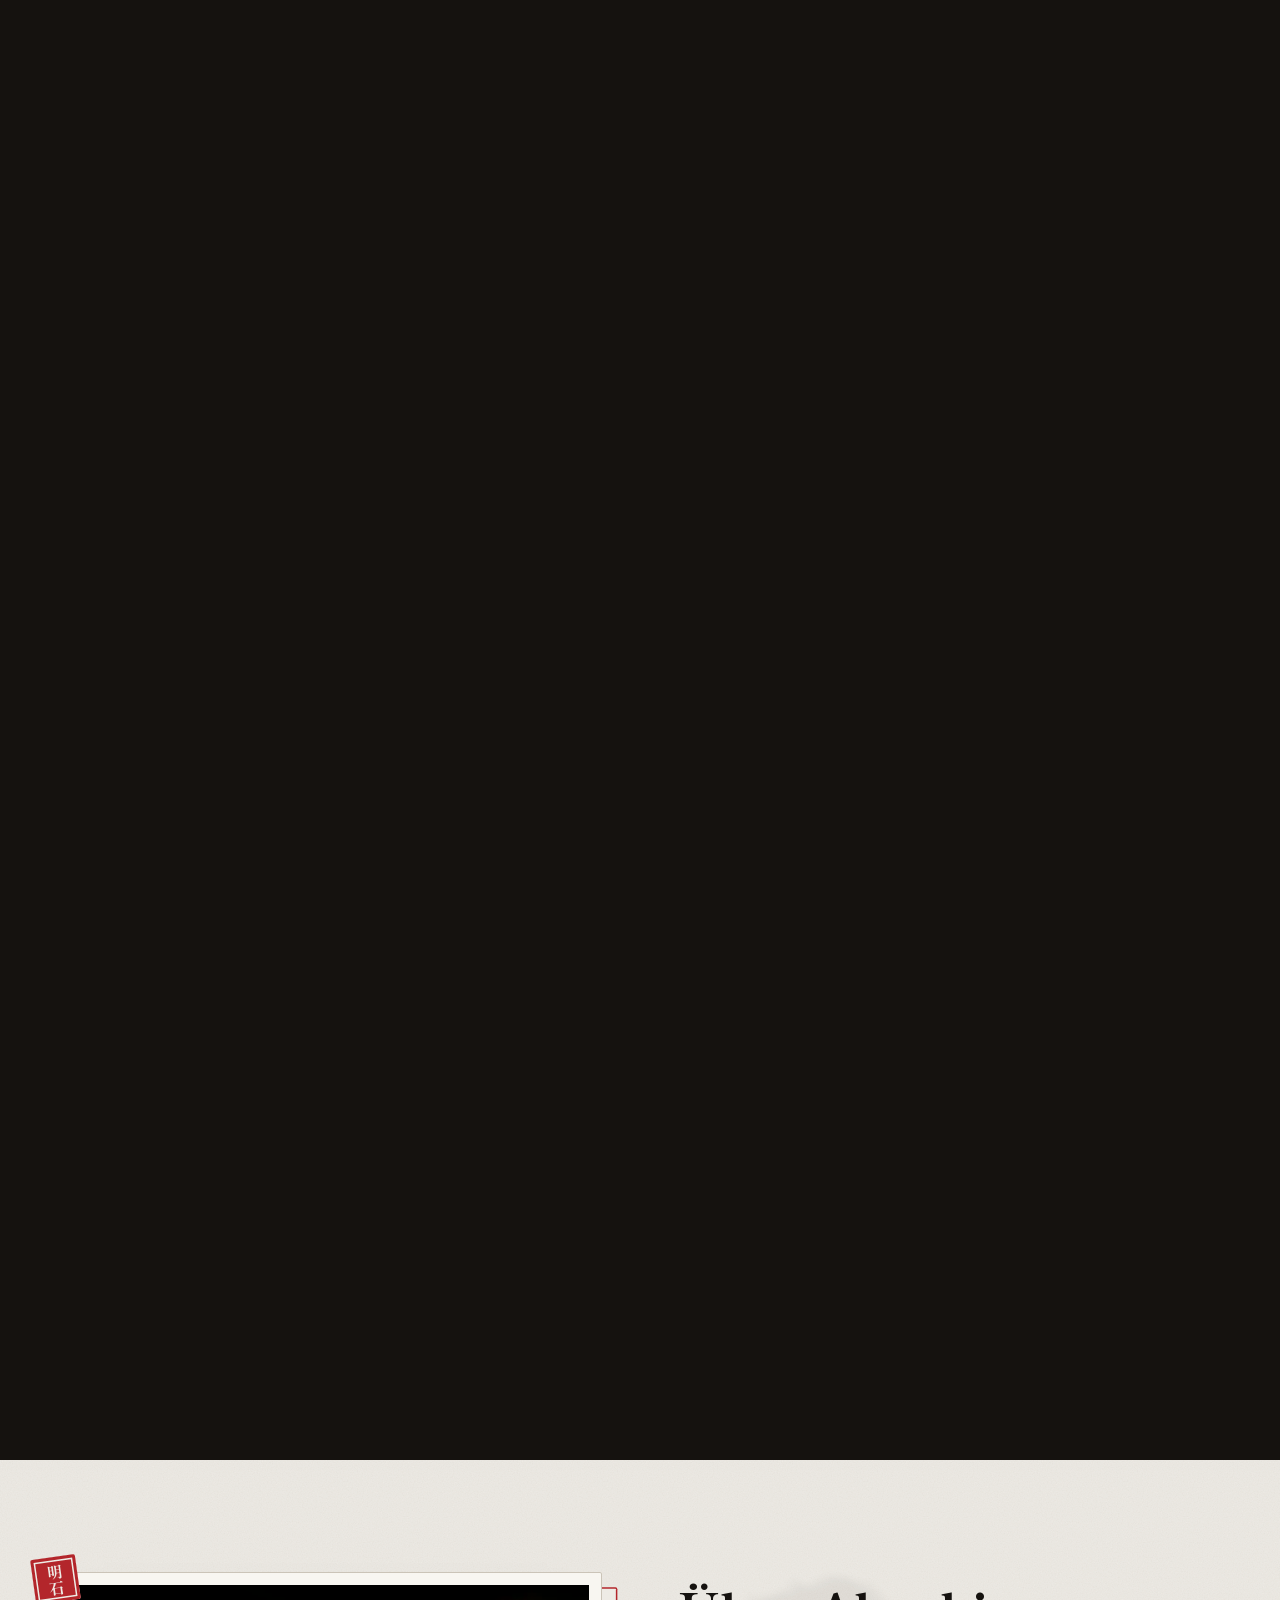
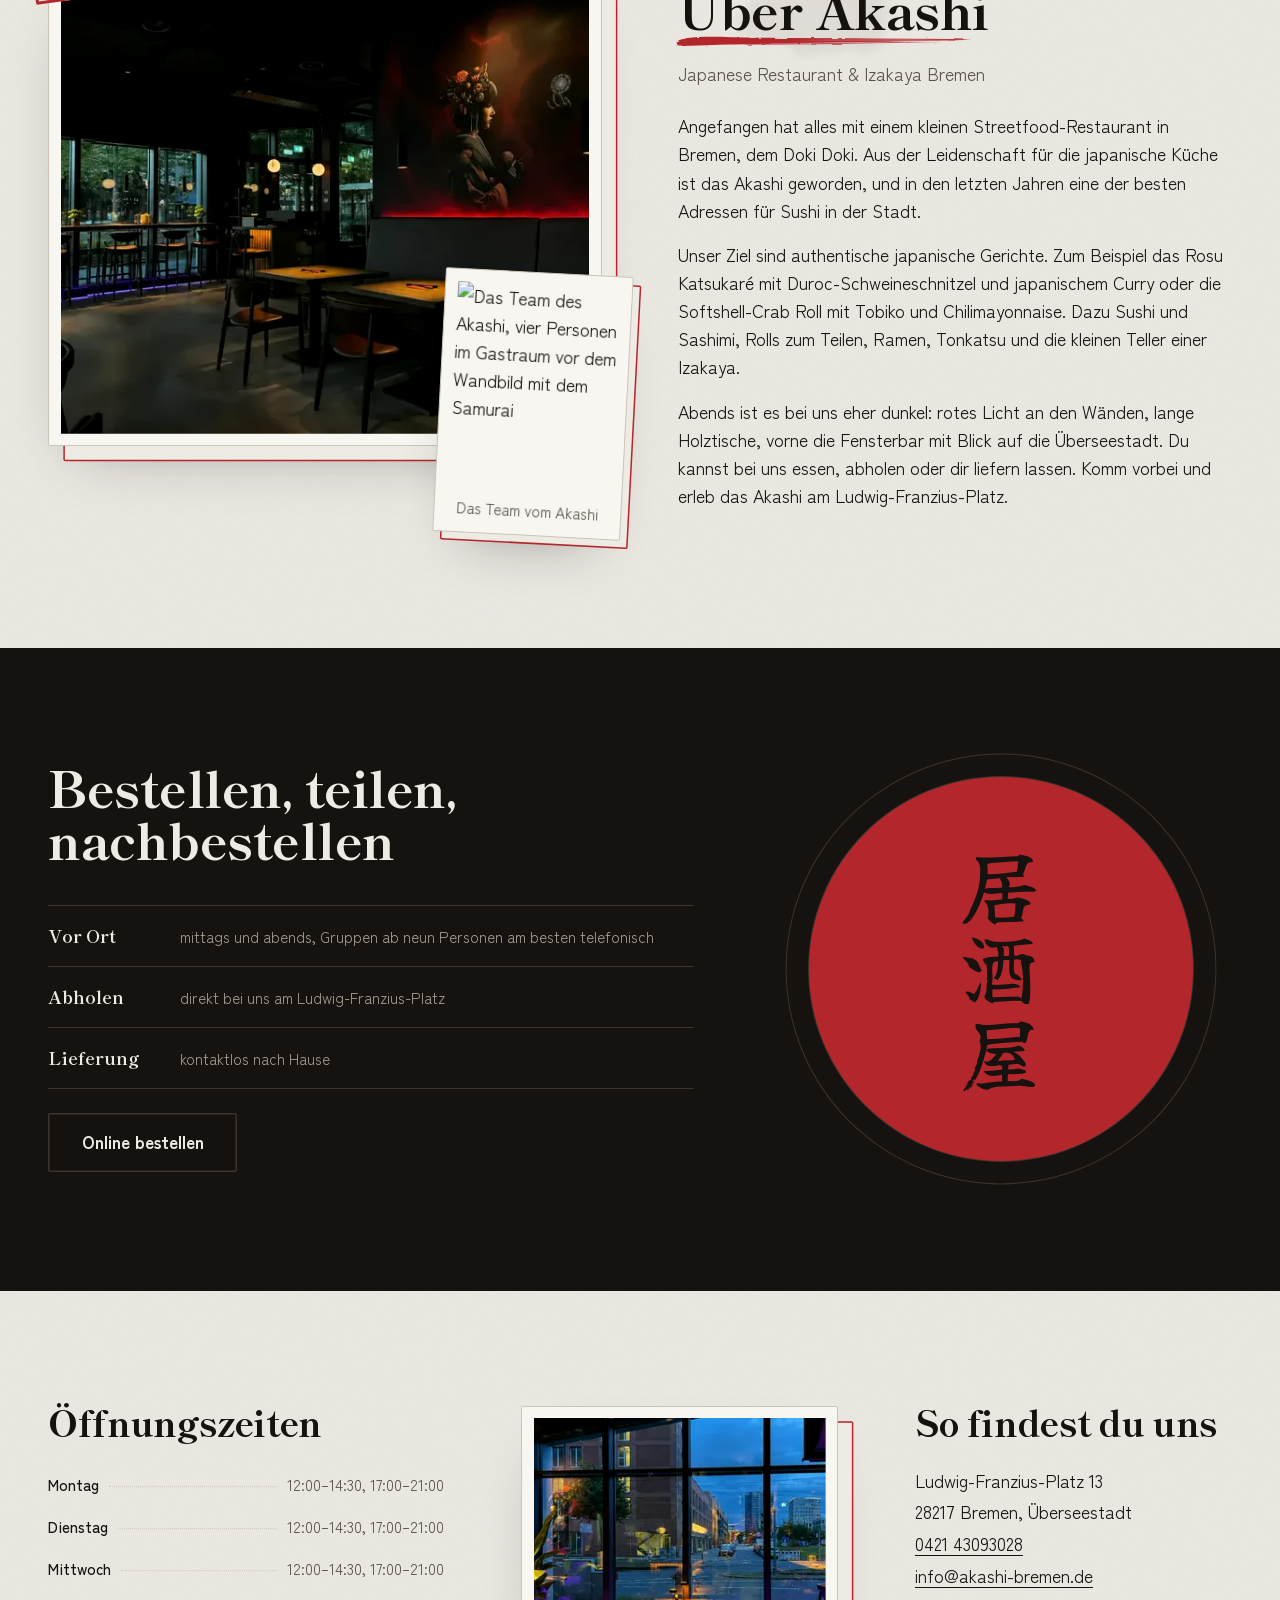
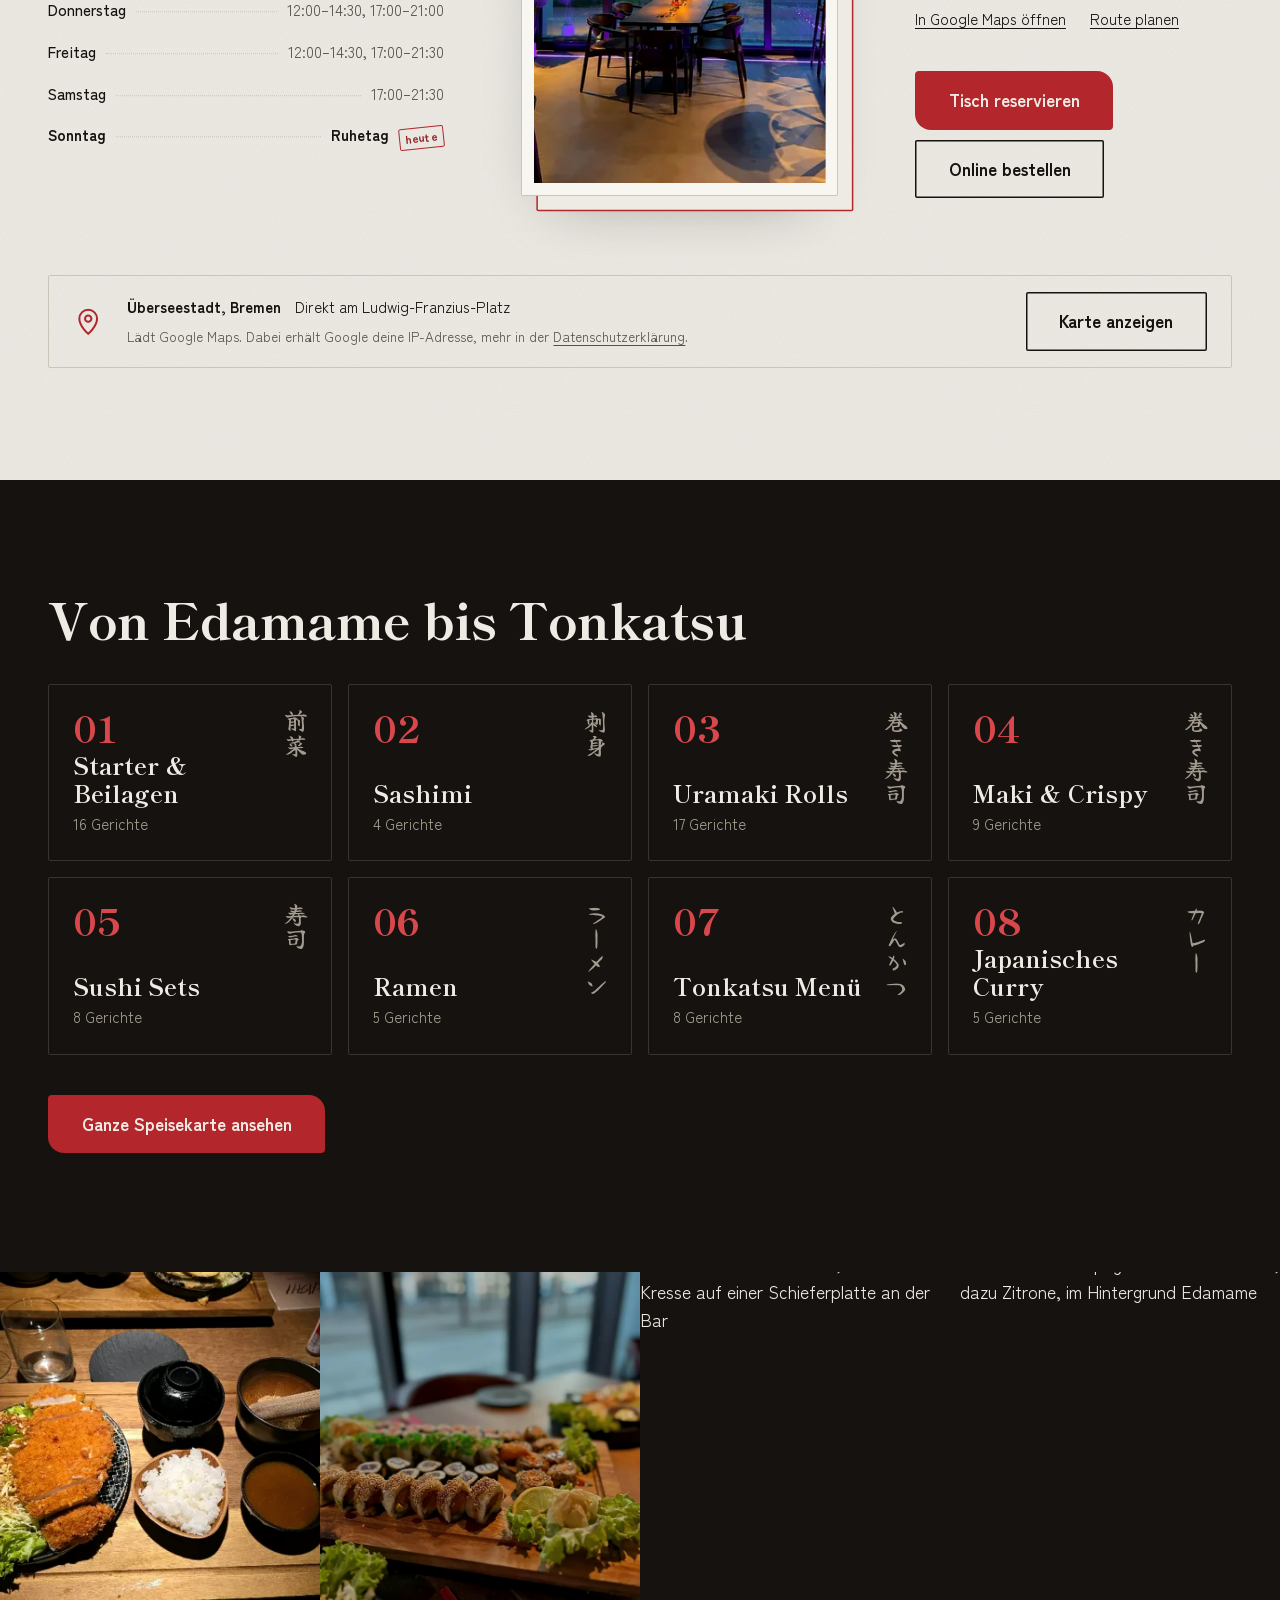
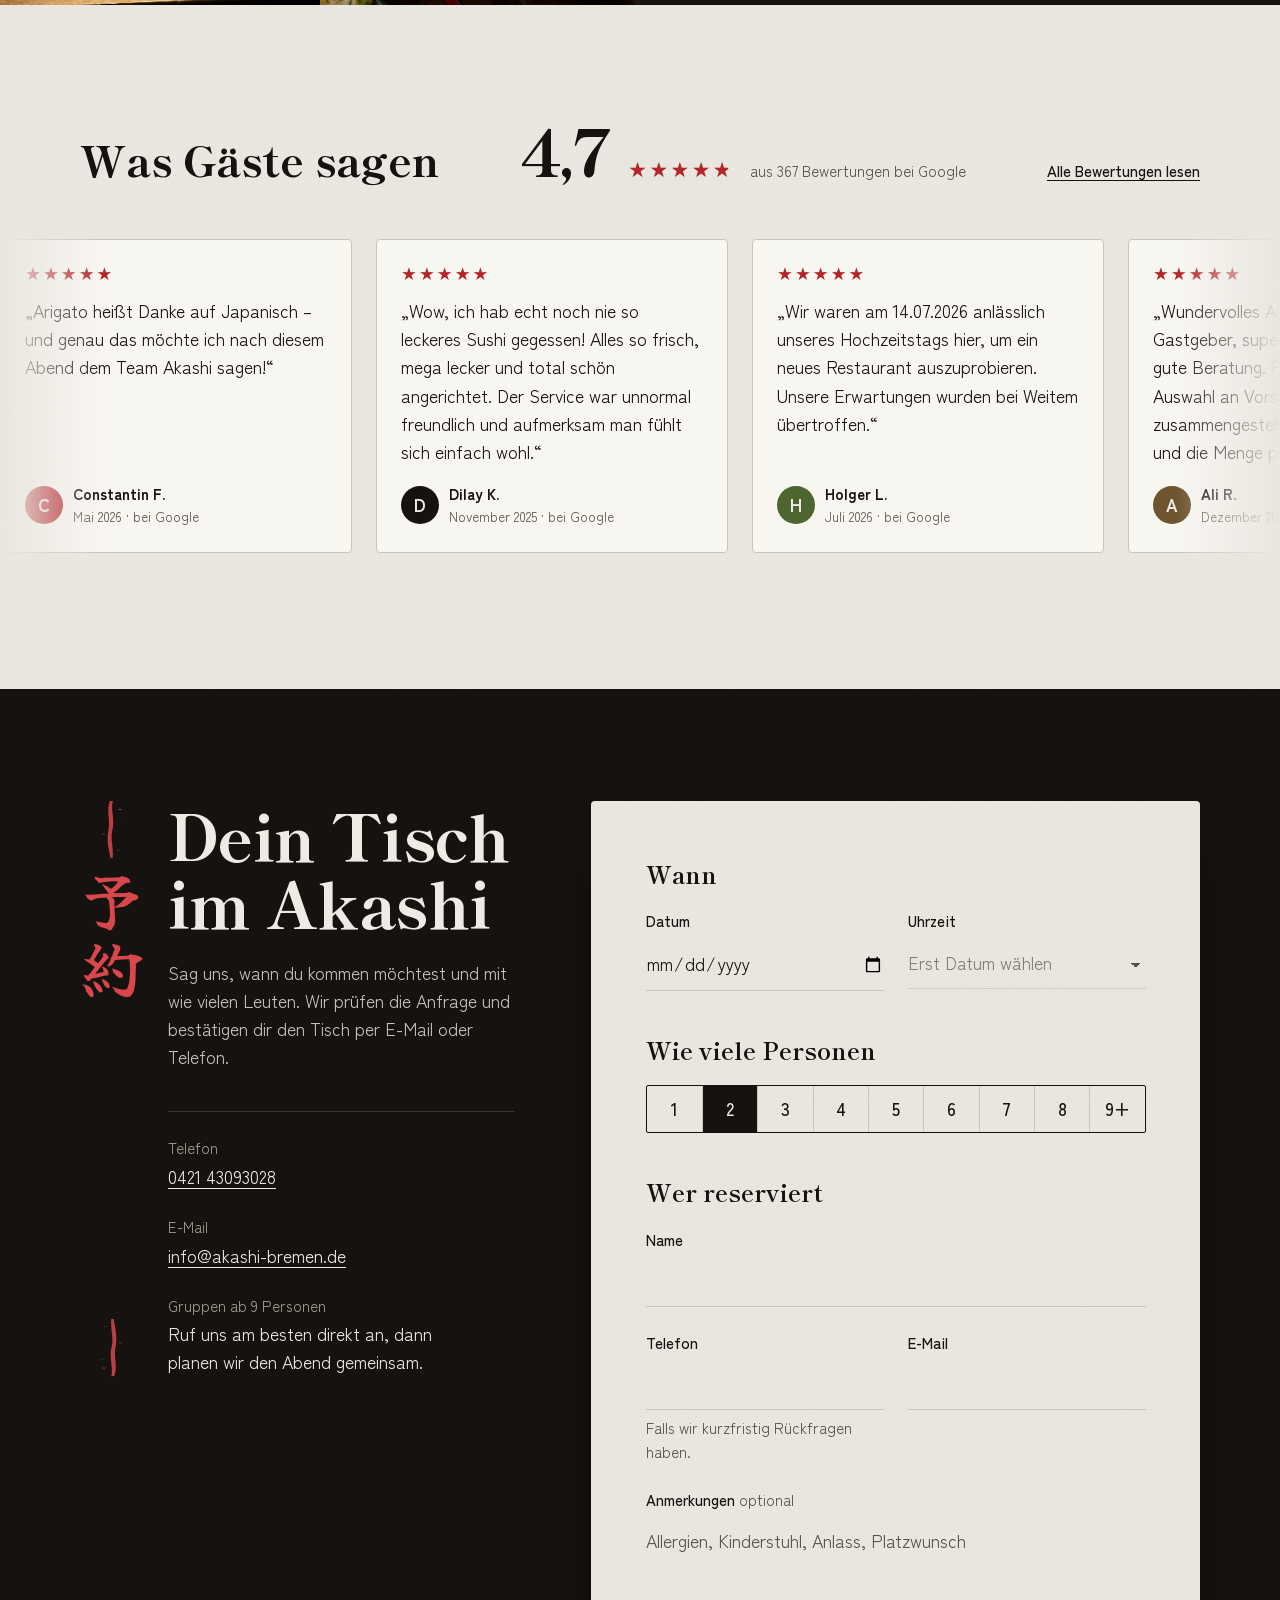
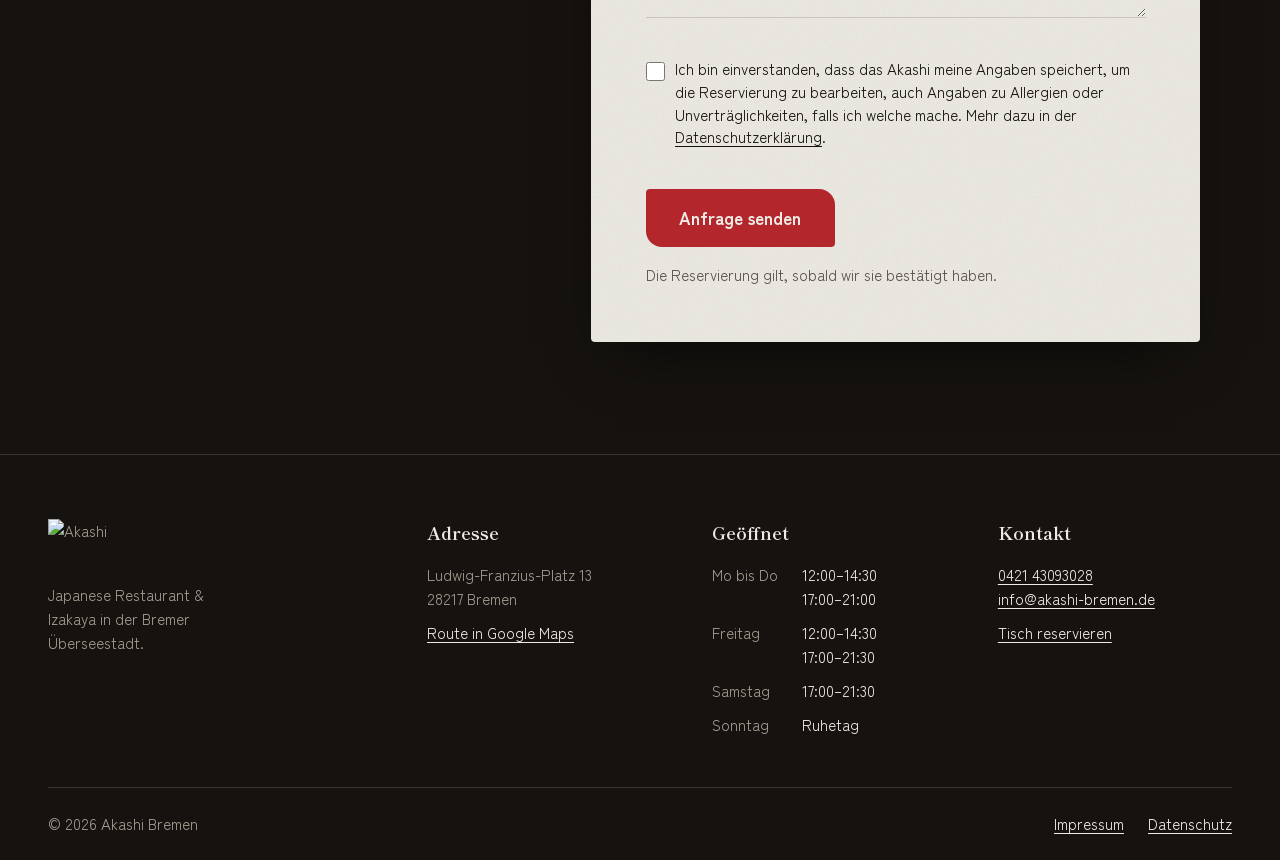
==== commit 7eca74c8: "Eigenes Online-Bestellsystem auf der Speisekarte Warenkorb mit Optionen, Abholen oder Lieferung, Zei" ====
--- a/site/index.html
+++ b/site/index.html
@@ -141,7 +141,7 @@
       <a href="#reservieren"><span class="schwertmenue__zeichen" aria-hidden="true">予約</span>Reservierung</a>
       <a href="#ueber-uns"><span class="schwertmenue__zeichen" aria-hidden="true">明石</span>Über uns</a>
       <a href="#standort"><span class="schwertmenue__zeichen" aria-hidden="true">地図</span>Standort</a>
-      <a class="schwertmenue__bestellen" href="https://www.akashi-bremen.de/speisekarte" target="_blank" rel="noopener">Online bestellen<span class="extern" aria-hidden="true">↗</span><span class="visually-hidden"> (öffnet in neuem Tab)</span></a>
+      <a class="schwertmenue__bestellen" href="speisekarte.html#bestellen">Online bestellen</a>
       <p class="schwertmenue__fuss">Lieber anrufen? <a href="tel:+4942143093028">0421 43093028</a></p>
     </nav>
   </header>
@@ -188,7 +188,7 @@
             </p>
             <div class="hero__handlung">
               <a class="knopf" href="#reservieren">Tisch reservieren</a>
-              <a class="knopf knopf--hell" href="https://www.akashi-bremen.de/speisekarte" target="_blank" rel="noopener">Online bestellen<span class="extern" aria-hidden="true">↗</span><span class="visually-hidden"> (öffnet in neuem Tab)</span></a>
+              <a class="knopf knopf--hell" href="speisekarte.html#bestellen">Online bestellen</a>
               <a class="hero__karte" href="speisekarte.html">Speisekarte ansehen</a>
             </div>
           </div>
@@ -245,7 +245,7 @@
           <li><strong>Abholen</strong> direkt bei uns am Ludwig-Franzius-Platz</li>
           <li><strong>Lieferung</strong> kontaktlos nach Hause</li>
         </ul>
-        <p class="izakaya__bestellen aufdeck"><a class="knopf knopf--hell" href="https://www.akashi-bremen.de/speisekarte" target="_blank" rel="noopener">Online bestellen<span class="extern" aria-hidden="true">↗</span><span class="visually-hidden"> (öffnet in neuem Tab)</span></a></p>
+        <p class="izakaya__bestellen aufdeck"><a class="knopf knopf--hell" href="speisekarte.html#bestellen">Online bestellen</a></p>
       </div>
       <div class="emblem aufdeck" aria-hidden="true">
         <span class="emblem__sonne"></span>
@@ -287,7 +287,7 @@
         </p>
         <div class="standort__knoepfe">
           <a class="knopf" href="#reservieren">Tisch reservieren</a>
-          <a class="knopf knopf--linie" href="https://www.akashi-bremen.de/speisekarte" target="_blank" rel="noopener">Online bestellen<span class="extern" aria-hidden="true">↗</span><span class="visually-hidden"> (öffnet in neuem Tab)</span></a>
+          <a class="knopf knopf--linie" href="speisekarte.html#bestellen">Online bestellen</a>
         </div>
       </div>
 
--- a/site/css/site.css
+++ b/site/css/site.css
@@ -2430,3 +2430,255 @@
   font-weight: 700;
   color: var(--washi);
 }
+
+/* ── Online-Bestellung auf der Speisekarte (01.10.2026) ────────────────────
+   „+“ an jedem Gericht, Leiste mit Warenkorb unten, Dialoge auf Washi-Papier.
+   Verhalten in js/bestellen.mjs, Regeln in js/bestellung-regeln.mjs. */
+.karte__bestellen {
+  display: flex;
+  align-items: center;
+  gap: var(--space-s);
+  max-width: 34rem;
+  margin: var(--space-m) 0 0;
+  padding: var(--space-s) var(--space-m);
+  border: 1.5px solid var(--sumi);
+  border-radius: var(--radius-m);
+  font-size: var(--step--1);
+  line-height: 1.5;
+}
+.karte__plus {
+  display: grid;
+  place-items: center;
+  flex: none;
+  width: 2rem;
+  height: 2rem;
+  border-radius: 50%;
+  background: var(--shu);
+  color: var(--washi);
+  font-size: 1.25rem;
+  font-weight: 700;
+  line-height: 1;
+}
+/* Ohne JavaScript gibt es keinen Warenkorb, also auch keinen Hinweis */
+html:not(.js) .karte__bestellen { display: none; }
+
+.gericht__dazu {
+  display: grid;
+  place-items: center;
+  flex: none;
+  width: 2.2rem;
+  height: 2.2rem;
+  margin-left: var(--space-2xs);
+  align-self: center;
+  border: 1.5px solid var(--sumi);
+  border-radius: 50%;
+  background: transparent;
+  color: var(--sumi);
+  font: 700 1.2rem/1 var(--font-body);
+  cursor: pointer;
+  transition: background-color 180ms var(--ease-out), color 180ms var(--ease-out), border-color 180ms var(--ease-out), transform 160ms var(--ease-out);
+}
+.gericht__dazu:hover,
+.gericht__dazu:focus-visible { background: var(--shu); border-color: var(--shu); color: var(--washi); }
+.gericht__dazu:focus-visible { outline: 2px solid var(--shu); outline-offset: 2px; }
+.gericht__dazu:active { transform: scale(0.92); }
+.gericht__dazu--ok { background: var(--sumi); color: var(--washi); }
+
+/* Leiste unten */
+.korbleiste {
+  position: fixed;
+  left: 50%;
+  bottom: max(1rem, env(safe-area-inset-bottom));
+  z-index: 30;
+  width: min(30rem, calc(100% - 2rem));
+  translate: -50% 0;
+}
+.korbleiste__knopf {
+  display: flex;
+  align-items: center;
+  gap: var(--space-s);
+  width: 100%;
+  min-height: 3.5rem;
+  padding: 0.5rem 1.25rem 0.5rem 0.6rem;
+  border: 0;
+  border-radius: var(--radius-round);
+  background: var(--sumi);
+  color: var(--washi);
+  box-shadow: 0 0 0 1.5px var(--shu), 0 18px 40px -12px rgb(0 0 0 / 0.55);
+  font: 700 var(--step-0) / 1 var(--font-body);
+  cursor: pointer;
+}
+.korbleiste__zahl {
+  display: grid;
+  place-items: center;
+  min-width: 2.4rem;
+  height: 2.4rem;
+  padding: 0 0.4rem;
+  border-radius: var(--radius-round);
+  background: var(--shu);
+  font-variant-numeric: tabular-nums;
+}
+.korbleiste__text { flex: 1; text-align: left; }
+.korbleiste__summe { font-variant-numeric: tabular-nums; }
+@media (prefers-reduced-motion: no-preference) {
+  .korbleiste:not([hidden]) { animation: leiste-rein 420ms var(--ease-out); }
+  .korbleiste--hupf .korbleiste__zahl { animation: hupf 380ms var(--ease-out); }
+}
+@keyframes leiste-rein { from { opacity: 0; translate: -50% 1.5rem; } }
+@keyframes hupf { 40% { transform: scale(1.25); } }
+/* Platz am Seitenende, damit die Leiste nichts verdeckt */
+.papier--seite { padding-bottom: 6rem; }
+
+/* Dialoge */
+.bestelldialog {
+  width: min(34rem, calc(100% - 1.5rem));
+  max-height: min(92svh, 52rem);
+  padding: 0;
+  border: 0;
+  border-radius: var(--radius-m);
+  background: var(--washi);
+  color: var(--sumi);
+  box-shadow: var(--shadow-paper);
+}
+.bestelldialog::backdrop { background: rgb(21 18 15 / 0.7); }
+.bestelldialog__inhalt {
+  position: relative;
+  max-height: inherit;
+  overflow-y: auto;
+  padding: clamp(1.25rem, 1rem + 2vw, 2.25rem);
+}
+@media (prefers-reduced-motion: no-preference) {
+  .bestelldialog[open] { animation: dialog-rein 320ms var(--ease-out); }
+}
+@keyframes dialog-rein { from { opacity: 0; transform: translateY(1rem); } }
+.dialog__zu {
+  position: absolute;
+  top: 0.6rem;
+  right: 0.6rem;
+  width: 2.6rem;
+  height: 2.6rem;
+  border: 0;
+  border-radius: 50%;
+  background: transparent;
+  color: var(--sumi);
+  font-size: 1.6rem;
+  line-height: 1;
+  cursor: pointer;
+}
+.dialog__zu:hover { background: var(--sumi-hauch); }
+.bestelldialog__nr { margin: 0; font-size: var(--step--1); color: var(--sabi-on-paper); }
+.bestelldialog__titel { margin: 0 2.5rem var(--space-m) 0; font-family: var(--font-display); font-size: var(--step-2); line-height: 1.15; }
+.bestelldialog__optionen { display: grid; gap: var(--space-m); }
+.bestelldialog__fuss { display: flex; flex-wrap: wrap; align-items: center; gap: var(--space-s); margin-top: var(--space-l); }
+.bestelldialog__dazu { flex: 1; min-width: 12rem; }
+
+.wahl { display: grid; gap: var(--space-2xs); margin: 0; padding: 0; border: 0; }
+.wahl legend { margin-bottom: var(--space-2xs); padding: 0; font-weight: 700; }
+.wahl__punkt {
+  display: flex;
+  align-items: center;
+  gap: var(--space-xs);
+  min-height: 3rem;
+  padding: 0 var(--space-s);
+  border: 1.5px solid var(--washi-line);
+  border-radius: var(--radius-m);
+  cursor: pointer;
+}
+.wahl__punkt:has(input:checked) { border-color: var(--sumi); background: var(--sumi-hauch); }
+.wahl__punkt input { width: 1.15rem; height: 1.15rem; margin: 0; accent-color: var(--shu); }
+.wahl__punkt span:first-of-type { flex: 1; }
+.wahl__preis { font-weight: 700; font-variant-numeric: tabular-nums; }
+.wahl__hinweis { margin: 0; font-size: var(--step--1); color: var(--sabi-on-paper); }
+
+.menge { display: inline-flex; align-items: center; border: 1.5px solid var(--sumi); border-radius: var(--radius-round); }
+.menge__knopf {
+  width: 2.75rem;
+  height: 2.75rem;
+  border: 0;
+  border-radius: 50%;
+  background: transparent;
+  color: var(--sumi);
+  font: 700 1.2rem/1 var(--font-body);
+  cursor: pointer;
+}
+.menge__knopf:hover { background: var(--sumi-hauch); }
+.menge__zahl { min-width: 1.6rem; text-align: center; font-weight: 700; font-variant-numeric: tabular-nums; }
+.menge--klein .menge__knopf { width: 2.2rem; height: 2.2rem; font-size: 1rem; }
+
+/* Warenkorb */
+.korb__liste { display: grid; margin: 0; padding: 0; list-style: none; }
+.korb__posten {
+  display: grid;
+  grid-template-columns: minmax(0, 1fr) auto auto;
+  align-items: center;
+  gap: var(--space-s);
+  padding: var(--space-s) 0;
+  border-bottom: 1px solid var(--washi-line);
+}
+.korb__name { display: grid; gap: 0.15rem; }
+.korb__name span { font-size: var(--step--1); color: var(--sabi-on-paper); }
+.korb__preis { min-width: 4.5rem; text-align: right; font-weight: 700; font-variant-numeric: tabular-nums; }
+.korb__leer { color: var(--sabi-on-paper); }
+.korb__summen {
+  display: grid;
+  grid-template-columns: 1fr auto;
+  gap: var(--space-2xs) var(--space-s);
+  margin: var(--space-m) 0;
+  font-variant-numeric: tabular-nums;
+}
+.korb__summen dt,
+.korb__summen dd { margin: 0; }
+.korb__summen dd { text-align: right; }
+.korb__gesamt { padding-top: var(--space-2xs); border-top: 1.5px solid var(--sumi); font-size: var(--step-1); font-weight: 700; }
+.korb__mindest { grid-column: 1 / -1; margin: var(--space-2xs) 0 0; color: var(--shu-deep); font-size: var(--step--1); font-weight: 500; }
+.korb__weiter,
+.kasse__absenden { width: 100%; }
+.korb__zurueck {
+  justify-self: start;
+  margin: 0;
+  padding: 0;
+  border: 0;
+  background: transparent;
+  color: var(--sabi-on-paper);
+  font: inherit;
+  font-size: var(--step--1);
+  text-decoration: underline;
+  text-underline-offset: 0.2em;
+  cursor: pointer;
+}
+
+/* Kasse */
+.korb__kasse { display: grid; gap: var(--space-m); }
+.korb__kasse[hidden] { display: none; }
+.korb__kasse .bestelldialog__titel { margin-bottom: 0; }
+.kasse__raster { display: grid; grid-template-columns: 1fr 1fr; gap: var(--space-m) var(--space-s); }
+.kasse__raster[hidden] { display: none; }
+.kasse__voll { grid-column: 1 / -1; }
+.umschalter { display: grid; grid-auto-flow: column; grid-auto-columns: 1fr; margin: 0; padding: 0; border: 1.5px solid var(--sumi); border-radius: var(--radius-m); overflow: hidden; }
+.umschalter--klein { grid-template-columns: 1fr 1fr; grid-auto-flow: row; gap: var(--space-xs); border: 0; overflow: visible; }
+.umschalter--klein legend { grid-column: 1 / -1; padding: 0 0 var(--space-2xs); font-weight: 500; font-size: var(--step--1); }
+.umschalter label { position: relative; }
+.umschalter input { position: absolute; inset: 0; opacity: 0; margin: 0; cursor: pointer; }
+.umschalter span { display: grid; place-items: center; min-height: 3rem; font-weight: 700; }
+.umschalter label + label span { border-left: 1px solid var(--washi-line); }
+.umschalter input:checked + span { background: var(--sumi); color: var(--washi); }
+.umschalter input:focus-visible + span { outline: 2px solid var(--shu); outline-offset: -4px; }
+.umschalter--klein span,
+.umschalter--klein label + label span { border: 1.5px solid var(--sumi); border-radius: var(--radius-m); }
+.einwilligung { display: grid; grid-template-columns: auto 1fr; gap: var(--space-xs); align-items: start; font-size: var(--step--1); line-height: 1.5; }
+.einwilligung input { width: 1.15rem; height: 1.15rem; margin: 0.15rem 0 0; accent-color: var(--shu); }
+.einwilligung:has([aria-invalid="true"]) { color: var(--shu-deep); }
+.kasse__fehler { margin: 0; padding: var(--space-xs) var(--space-s); border-left: 3px solid var(--shu); background: var(--shu-hauch); color: var(--shu-deep); font-weight: 500; }
+.kasse__fehler[hidden] { display: none; }
+.korb__danke { display: grid; justify-items: start; gap: var(--space-s); outline: none; }
+.korb__danke[hidden] { display: none; }
+.korb__danke-text { margin: 0; line-height: 1.6; }
+
+@media (max-width: 34rem) {
+  .kasse__raster { grid-template-columns: 1fr; }
+  .bestelldialog { width: 100%; max-width: none; max-height: 94svh; margin: auto 0 0; border-radius: var(--radius-m) var(--radius-m) 0 0; }
+  .gericht__dazu { width: 2.5rem; height: 2.5rem; }
+}
+/* Summen: durchgehende Linie über „Gesamt“ */
+.korb__summen { column-gap: 0; }
+.korb__summen dd { padding-left: var(--space-s); }
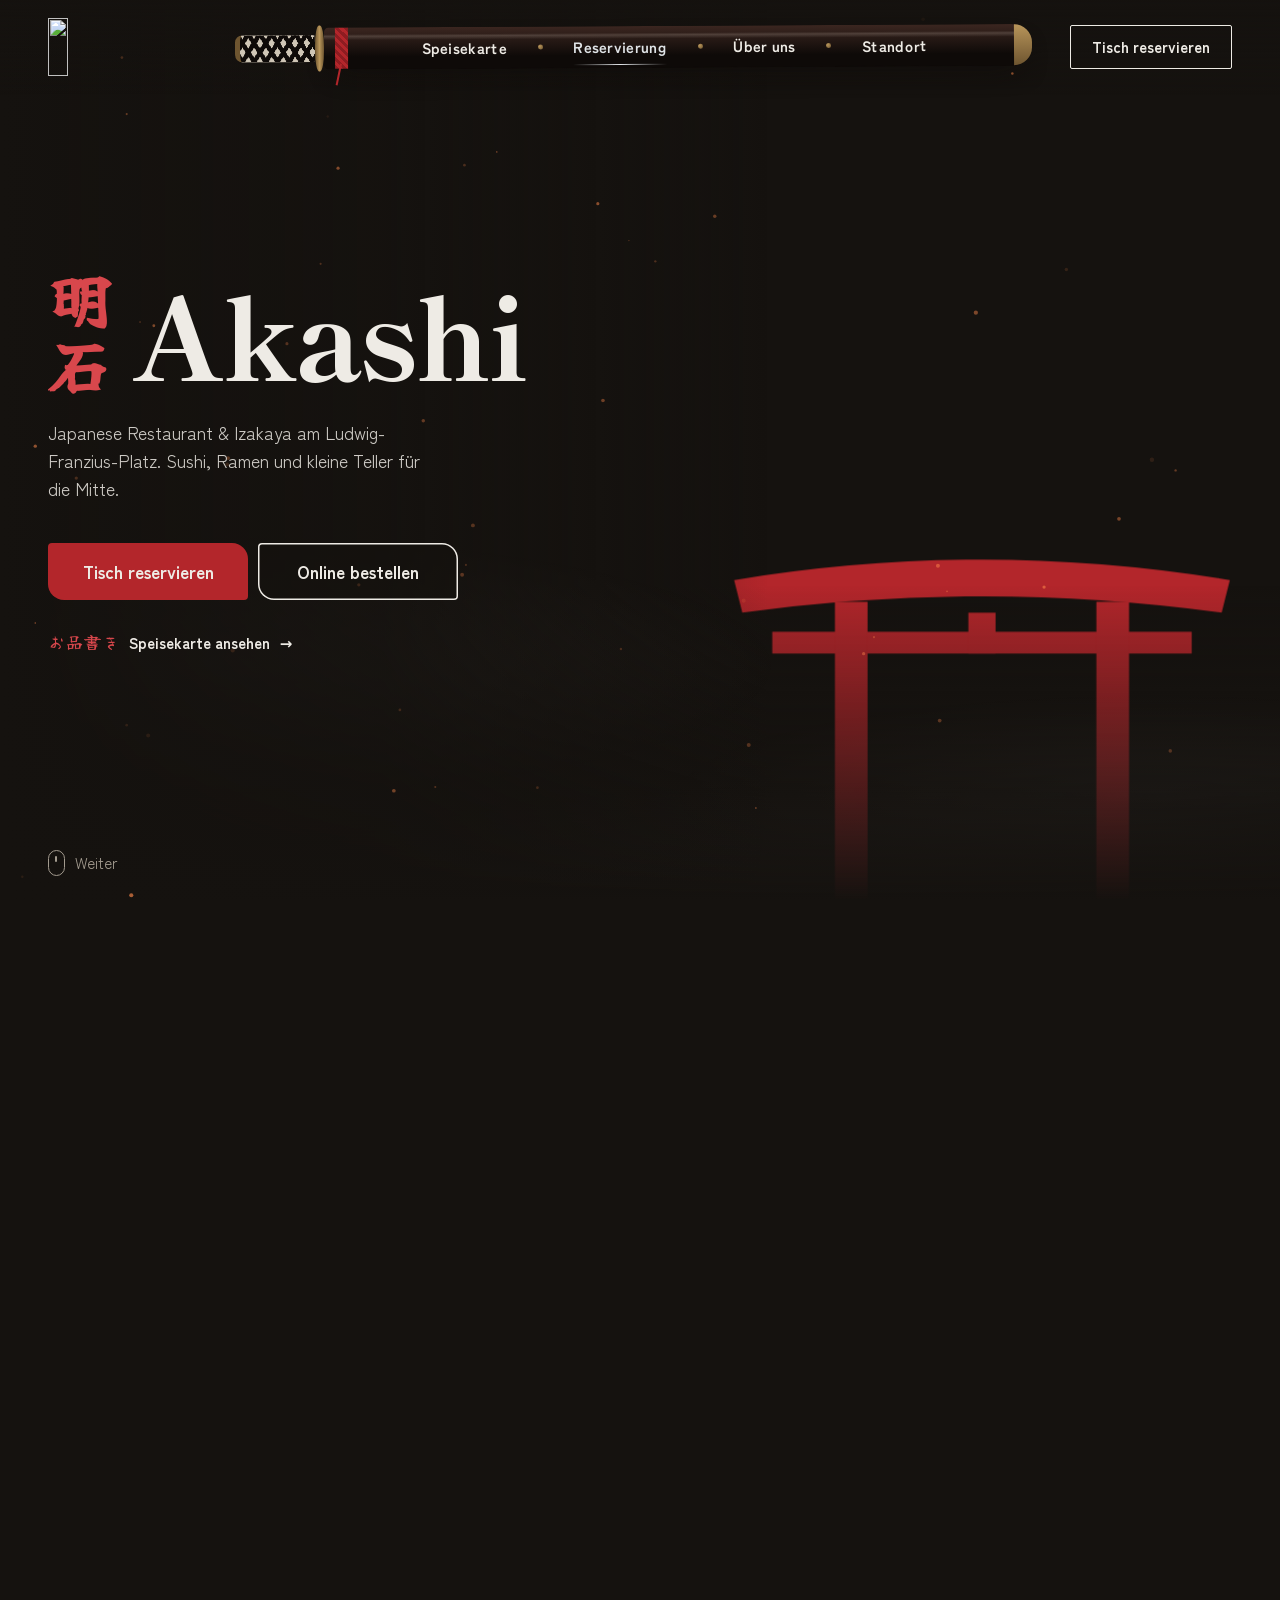
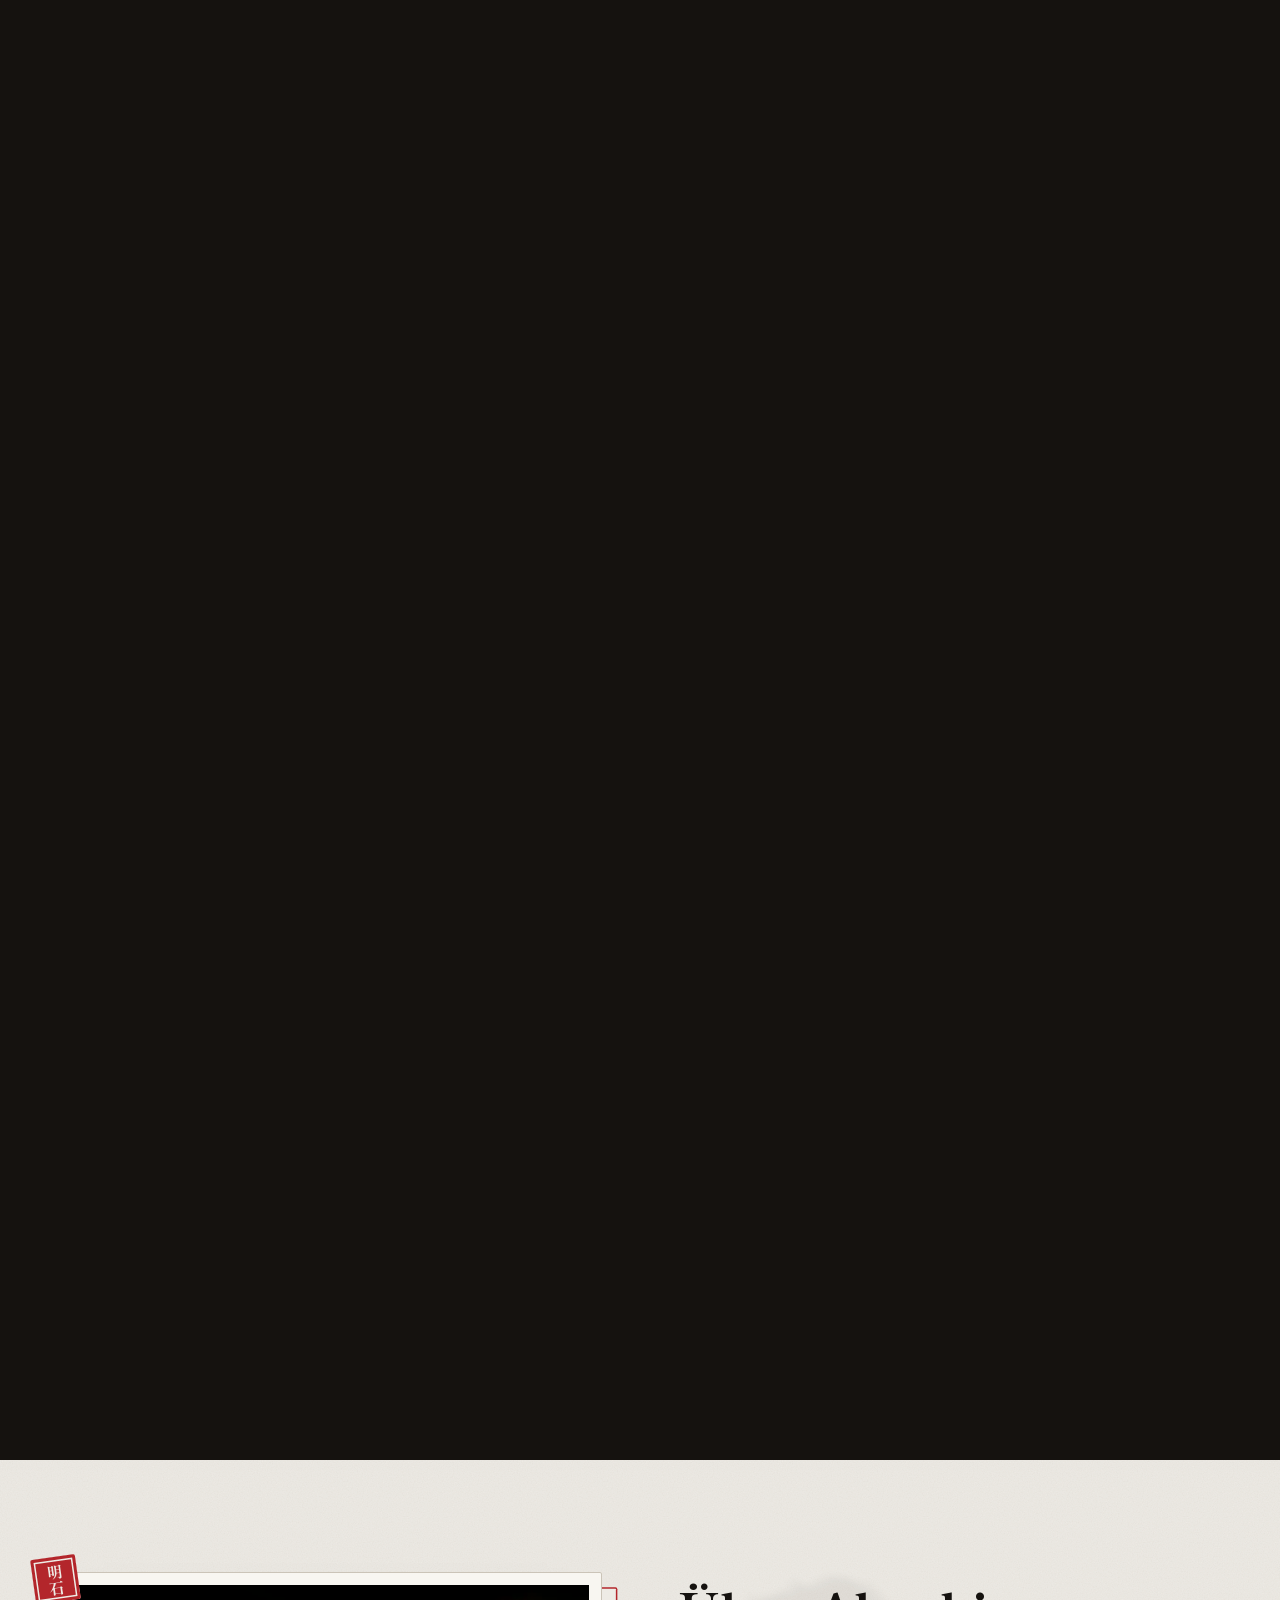
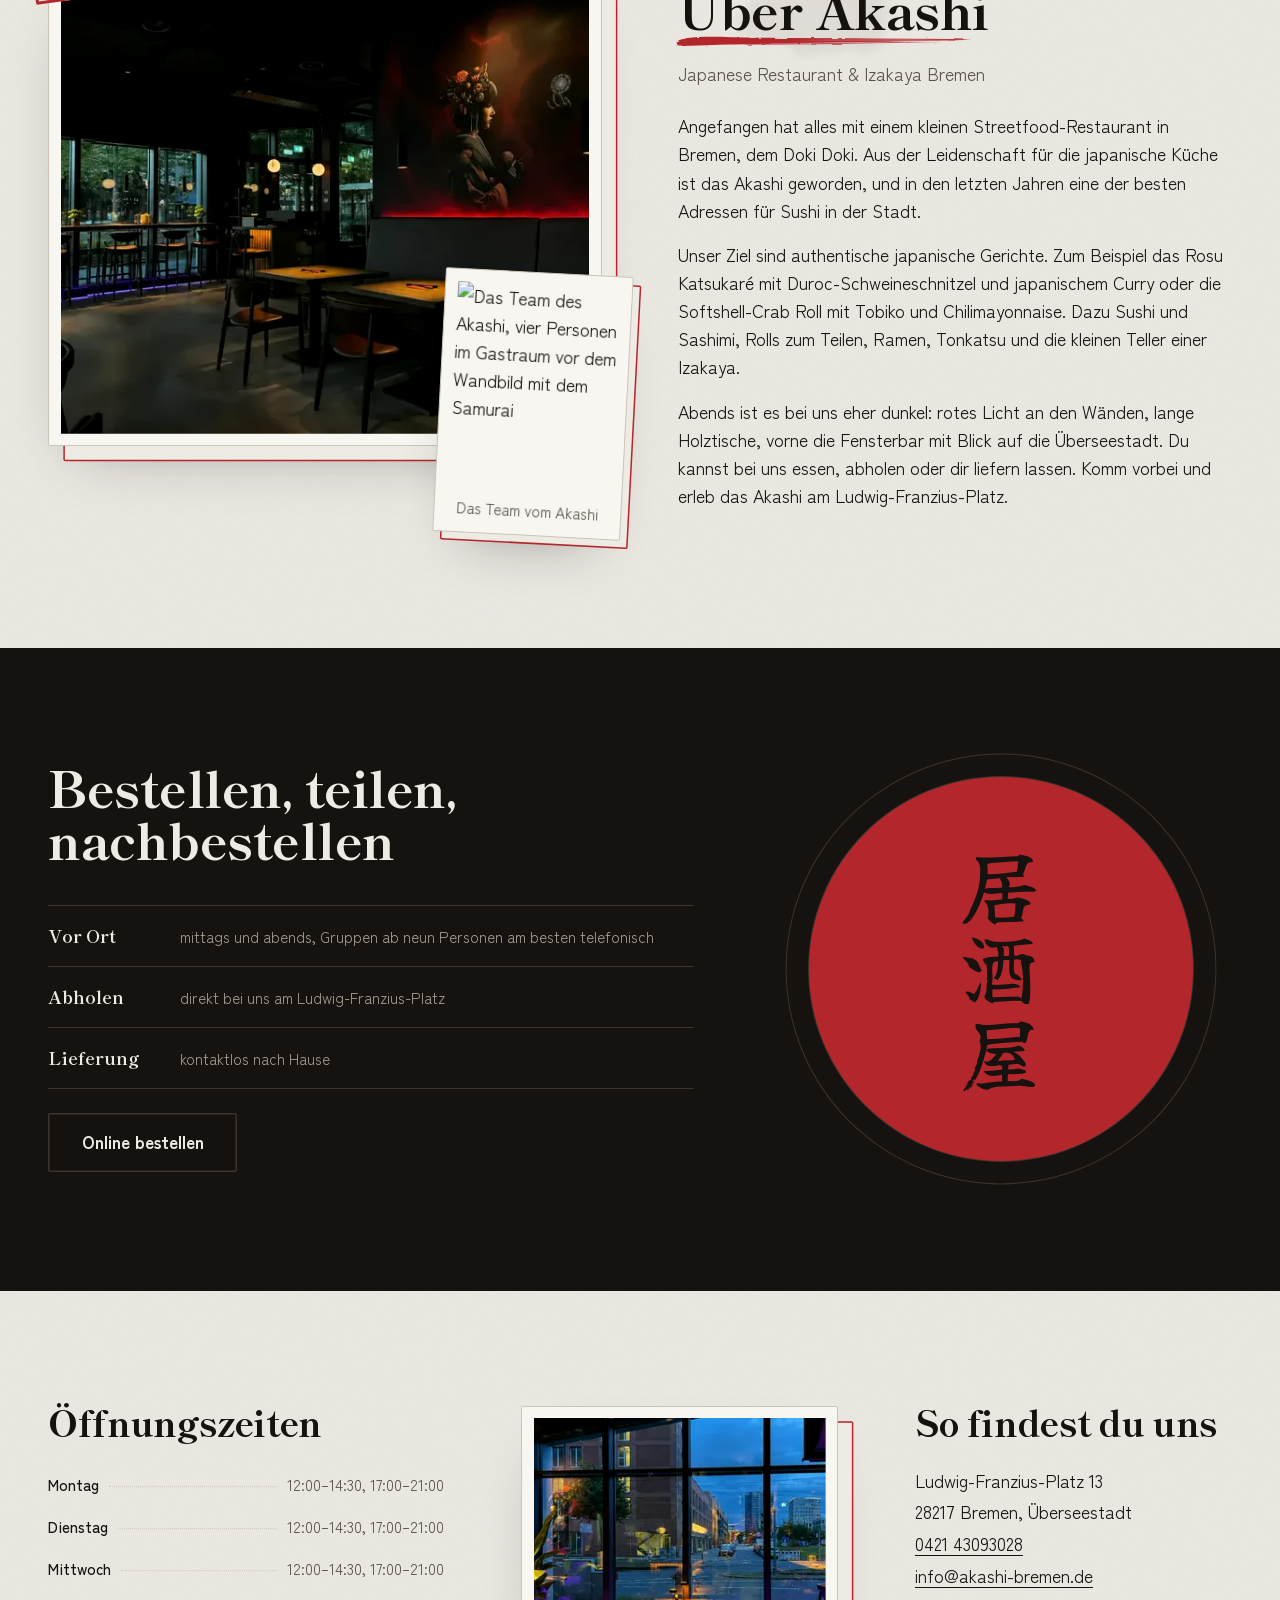
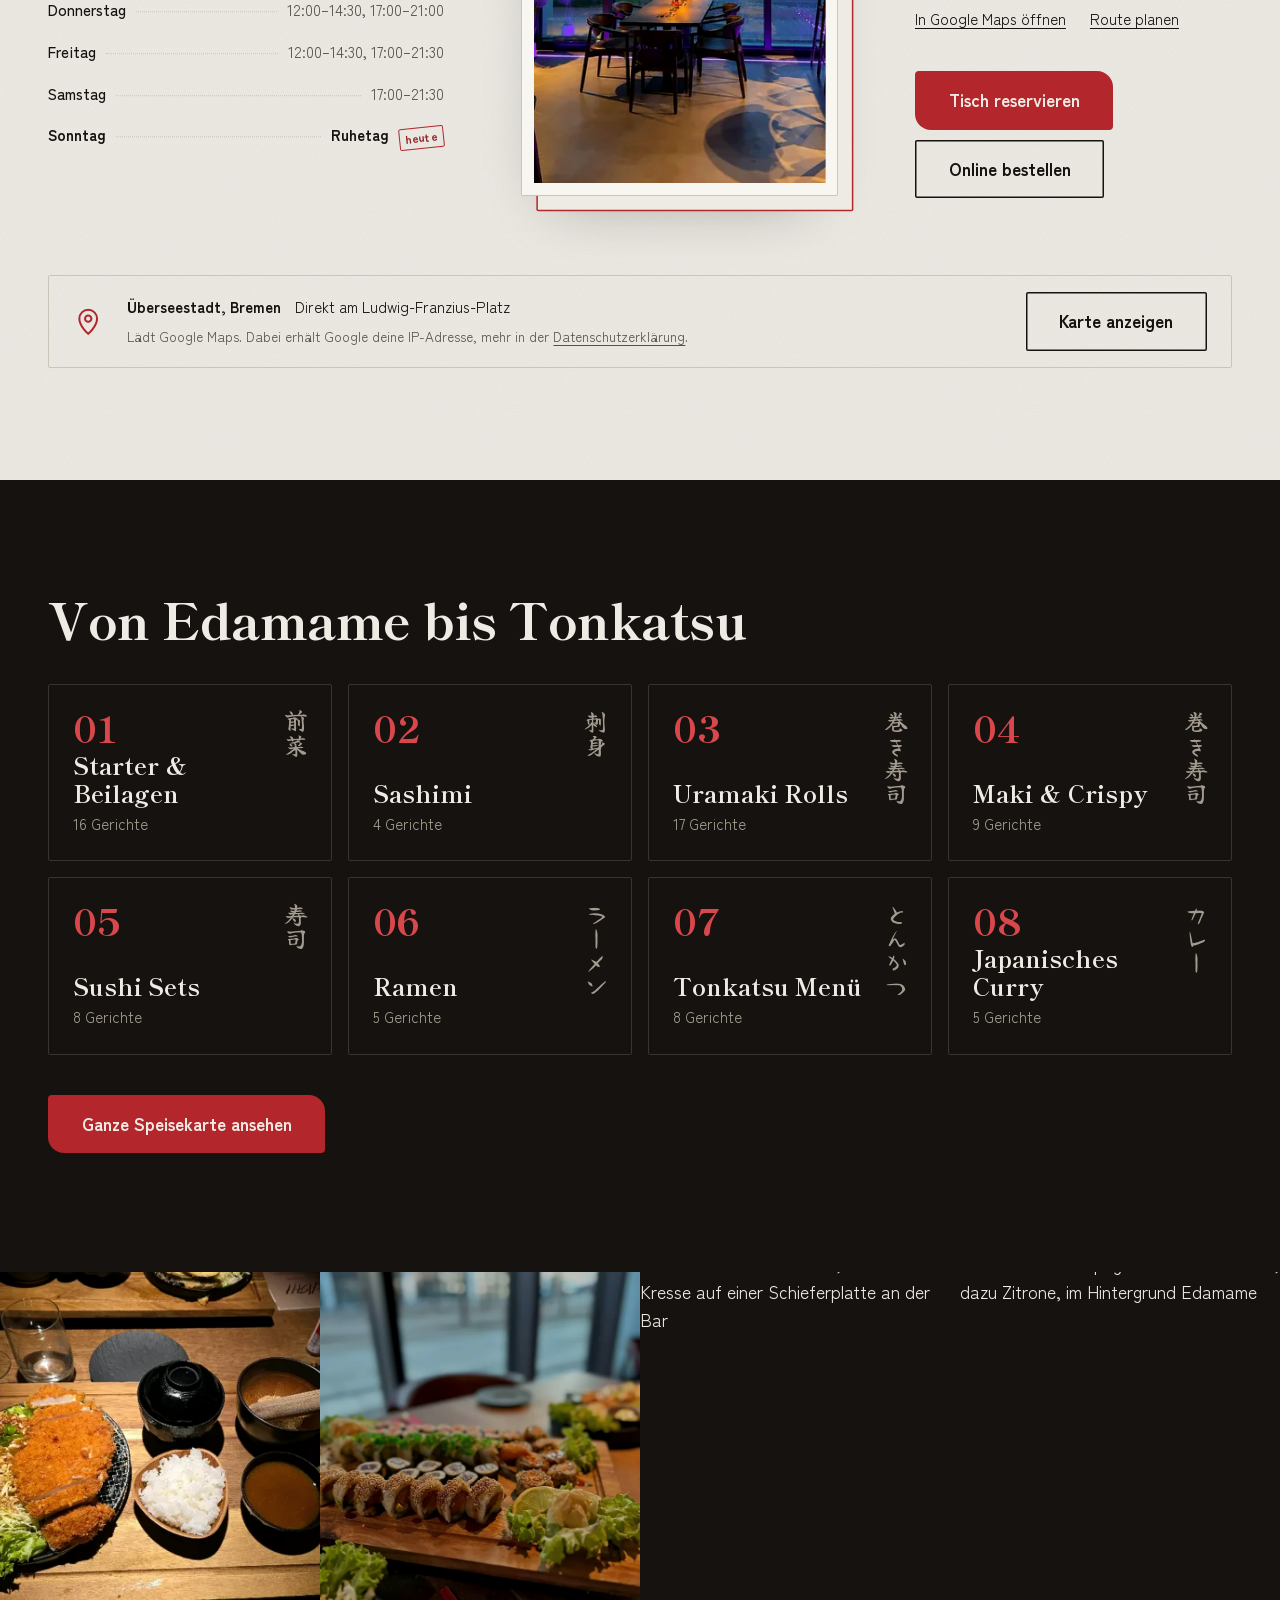
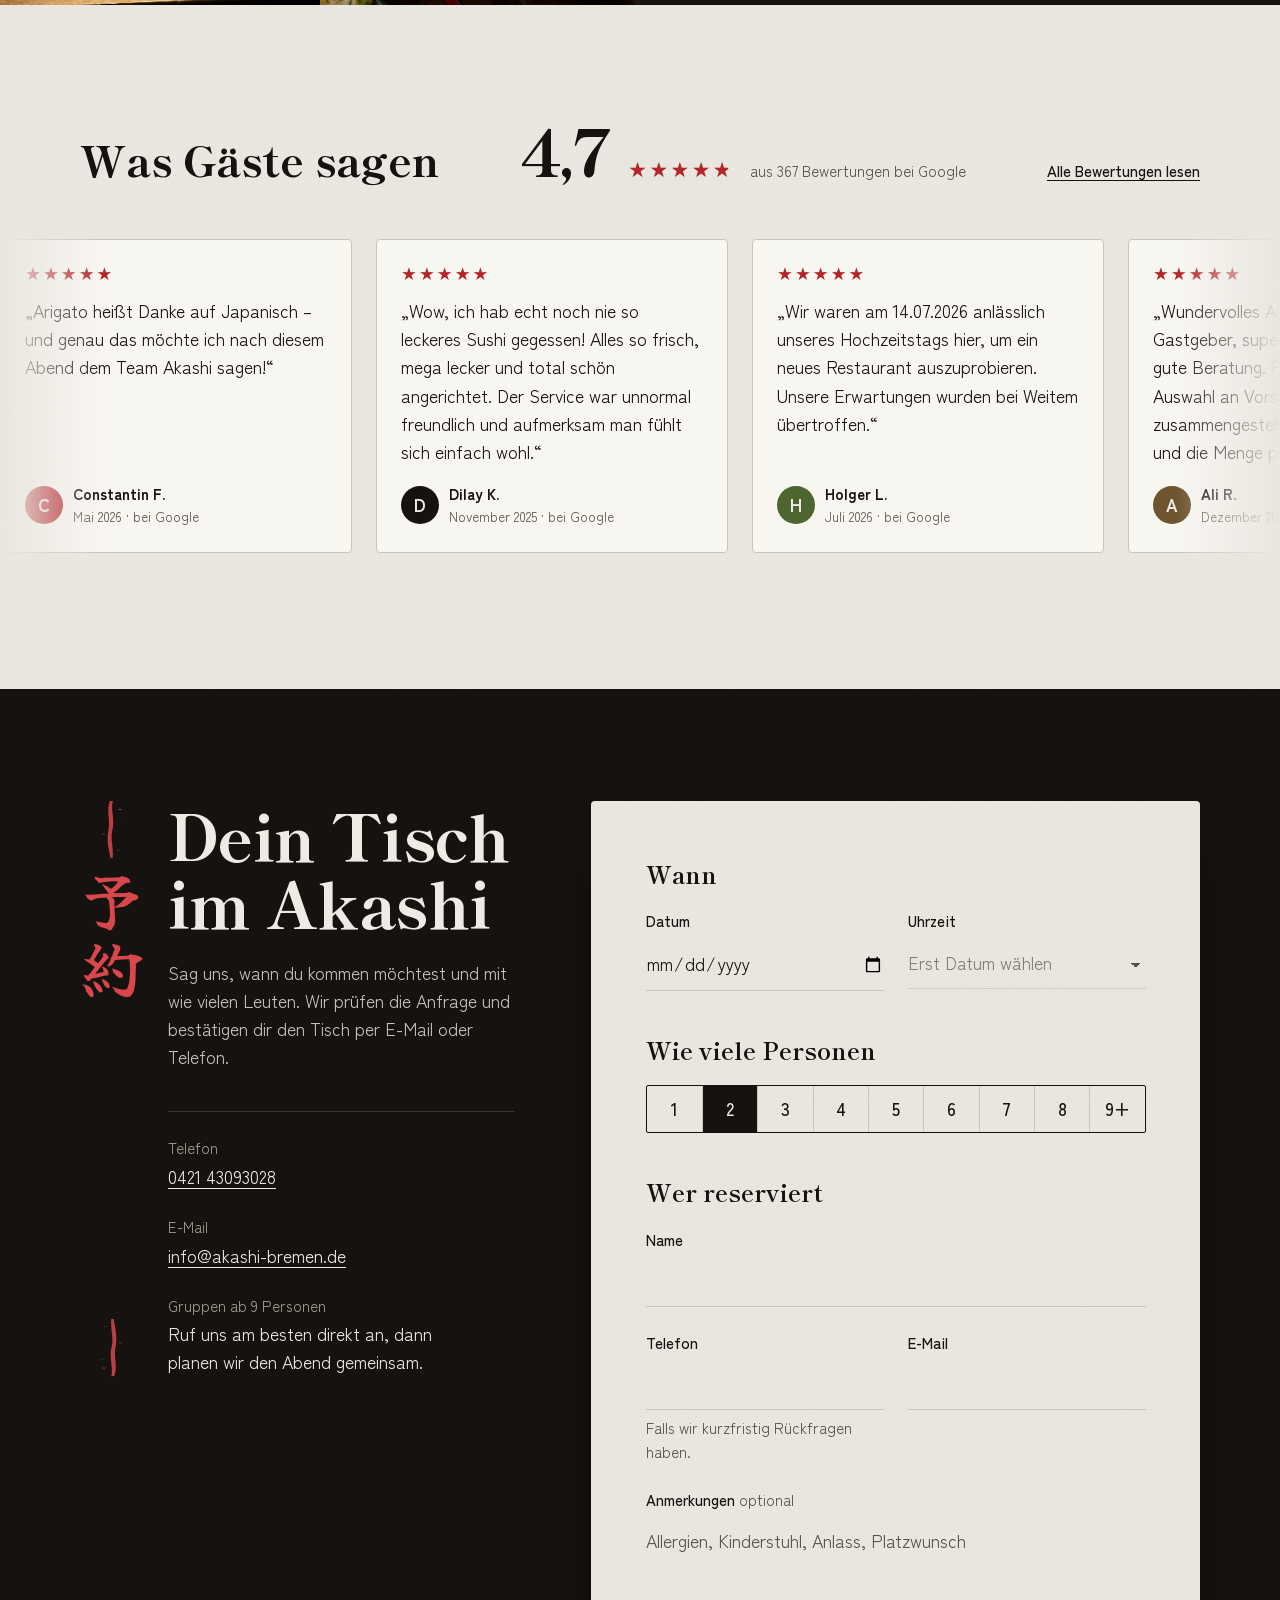
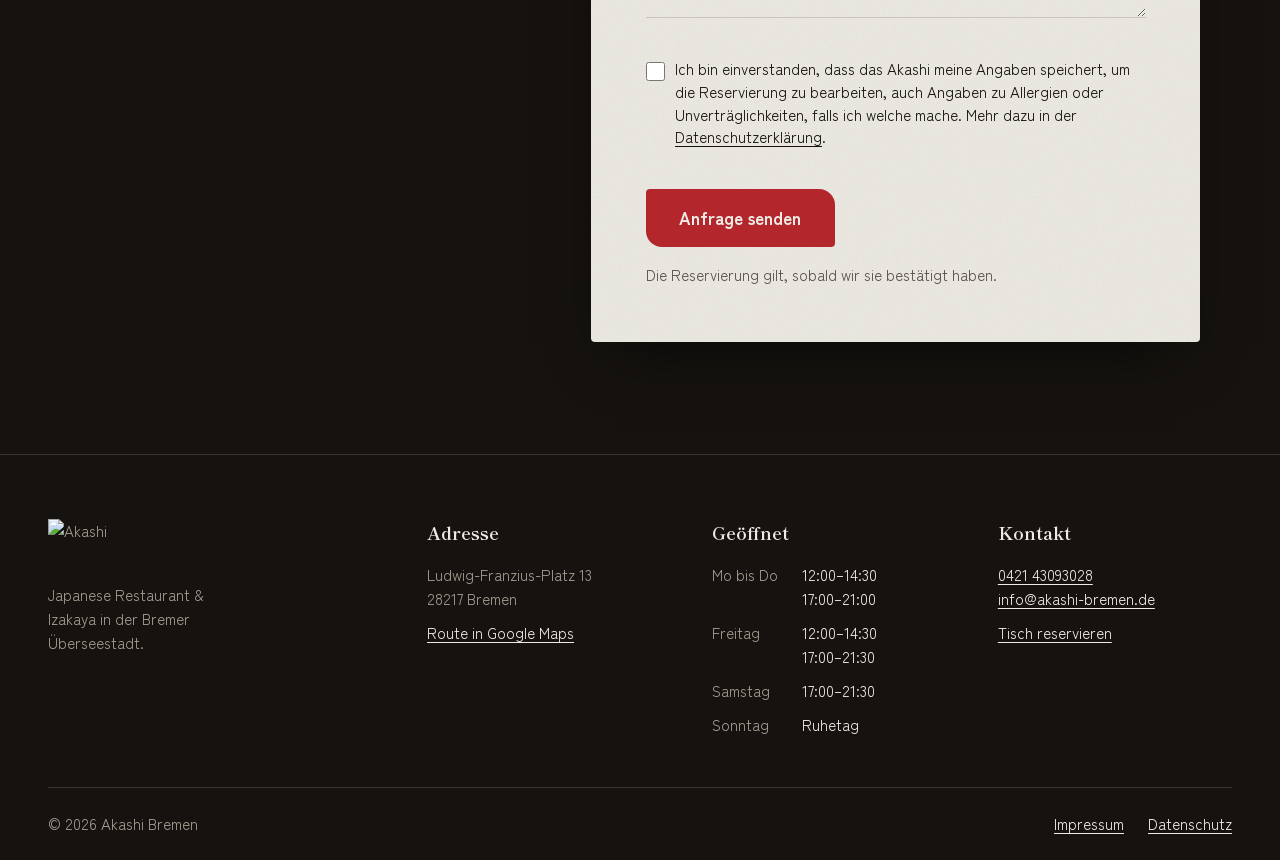
==== commit f14c705a: "Hero: Reservieren und Bestellen als gleich große Knöpfe, Karte mit お品書き Co-Authored-By: Claude Opus " ====
--- a/site/index.html
+++ b/site/index.html
@@ -188,8 +188,8 @@
             </p>
             <div class="hero__handlung">
               <a class="knopf" href="#reservieren">Tisch reservieren</a>
-              <a class="knopf knopf--hell" href="speisekarte.html#bestellen">Online bestellen</a>
-              <a class="hero__karte" href="speisekarte.html">Speisekarte ansehen</a>
+              <a class="knopf knopf--bestellen" href="speisekarte.html#bestellen">Online bestellen</a>
+              <a class="hero__karte" href="speisekarte.html"><span class="hero__karte-zeichen" lang="ja" aria-hidden="true">お品書き</span>Speisekarte ansehen</a>
             </div>
           </div>
 
--- a/site/css/site.css
+++ b/site/css/site.css
@@ -2682,3 +2682,69 @@
 /* Summen: durchgehende Linie über „Gesamt“ */
 .korb__summen { column-gap: 0; }
 .korb__summen dd { padding-left: var(--space-s); }
+
+/* ── Hero: Reservieren und Bestellen gleichrangig (01.10.2026) ─────────────
+   Zwei gleich große Knöpfe in Klingenform, darunter leise der Weg zur Karte
+   mit お品書き. Bestellen ist ein heller Rahmen auf Lack, beim Überfahren
+   wischt Papier herein. */
+.hero .hero__handlung {
+  display: grid;
+  grid-template-columns: repeat(2, minmax(0, max-content));
+  gap: var(--space-s) var(--space-xs);
+  align-items: stretch;
+}
+.hero .hero__handlung .knopf {
+  display: inline-grid;
+  place-items: center;
+  min-width: 12.5rem;
+  min-height: 3.4rem;
+  padding-block: 0.9rem;
+  text-align: center;
+}
+.hero .knopf.knopf--bestellen {
+  background: rgb(21 18 15 / 0.45);
+  box-shadow: inset 0 0 0 1.5px var(--washi);
+  -webkit-backdrop-filter: blur(6px);
+  backdrop-filter: blur(6px);
+}
+.hero .knopf.knopf--bestellen:hover,
+.hero .knopf.knopf--bestellen:focus-visible { background: rgb(21 18 15 / 0.45); color: var(--sumi); }
+
+.hero .hero__karte {
+  grid-column: 1 / -1;
+  display: inline-flex;
+  align-items: baseline;
+  gap: 0.6rem;
+  justify-self: start;
+  margin-top: var(--space-2xs);
+  padding: 0.35rem 0;
+  color: var(--washi);
+  font-size: var(--step--1);
+  font-weight: 600;
+  text-decoration: none;
+  flex-basis: auto;
+}
+.hero__karte-zeichen {
+  font-family: var(--font-pinsel);
+  font-size: 1.15em;
+  font-weight: 400;
+  color: var(--shu-on-dark);
+  letter-spacing: 0.05em;
+}
+.hero .hero__karte::after {
+  content: "→";
+  transition: transform 200ms var(--ease-out);
+}
+.hero .hero__karte:hover::after { transform: translateX(4px); }
+.hero .hero__karte:hover { text-decoration: underline; text-underline-offset: 0.3em; text-decoration-thickness: 1px; }
+.hero .hero__karte:focus-visible { outline: 2px solid var(--washi); outline-offset: 4px; }
+@media (prefers-reduced-motion: reduce) {
+  .hero .hero__karte::after { transition: none; }
+}
+
+/* Handy: beide Knöpfe nebeneinander über die volle Breite */
+@media (max-width: 34rem) {
+  .hero .hero__handlung { grid-template-columns: 1fr 1fr; gap: var(--space-s) 0.6rem; }
+  .hero .hero__handlung .knopf,
+  .hero .hero__handlung .knopf:not(.knopf--hell) { min-width: 0; padding-inline: 0.6rem; font-size: 0.95rem; flex: none; }
+}
